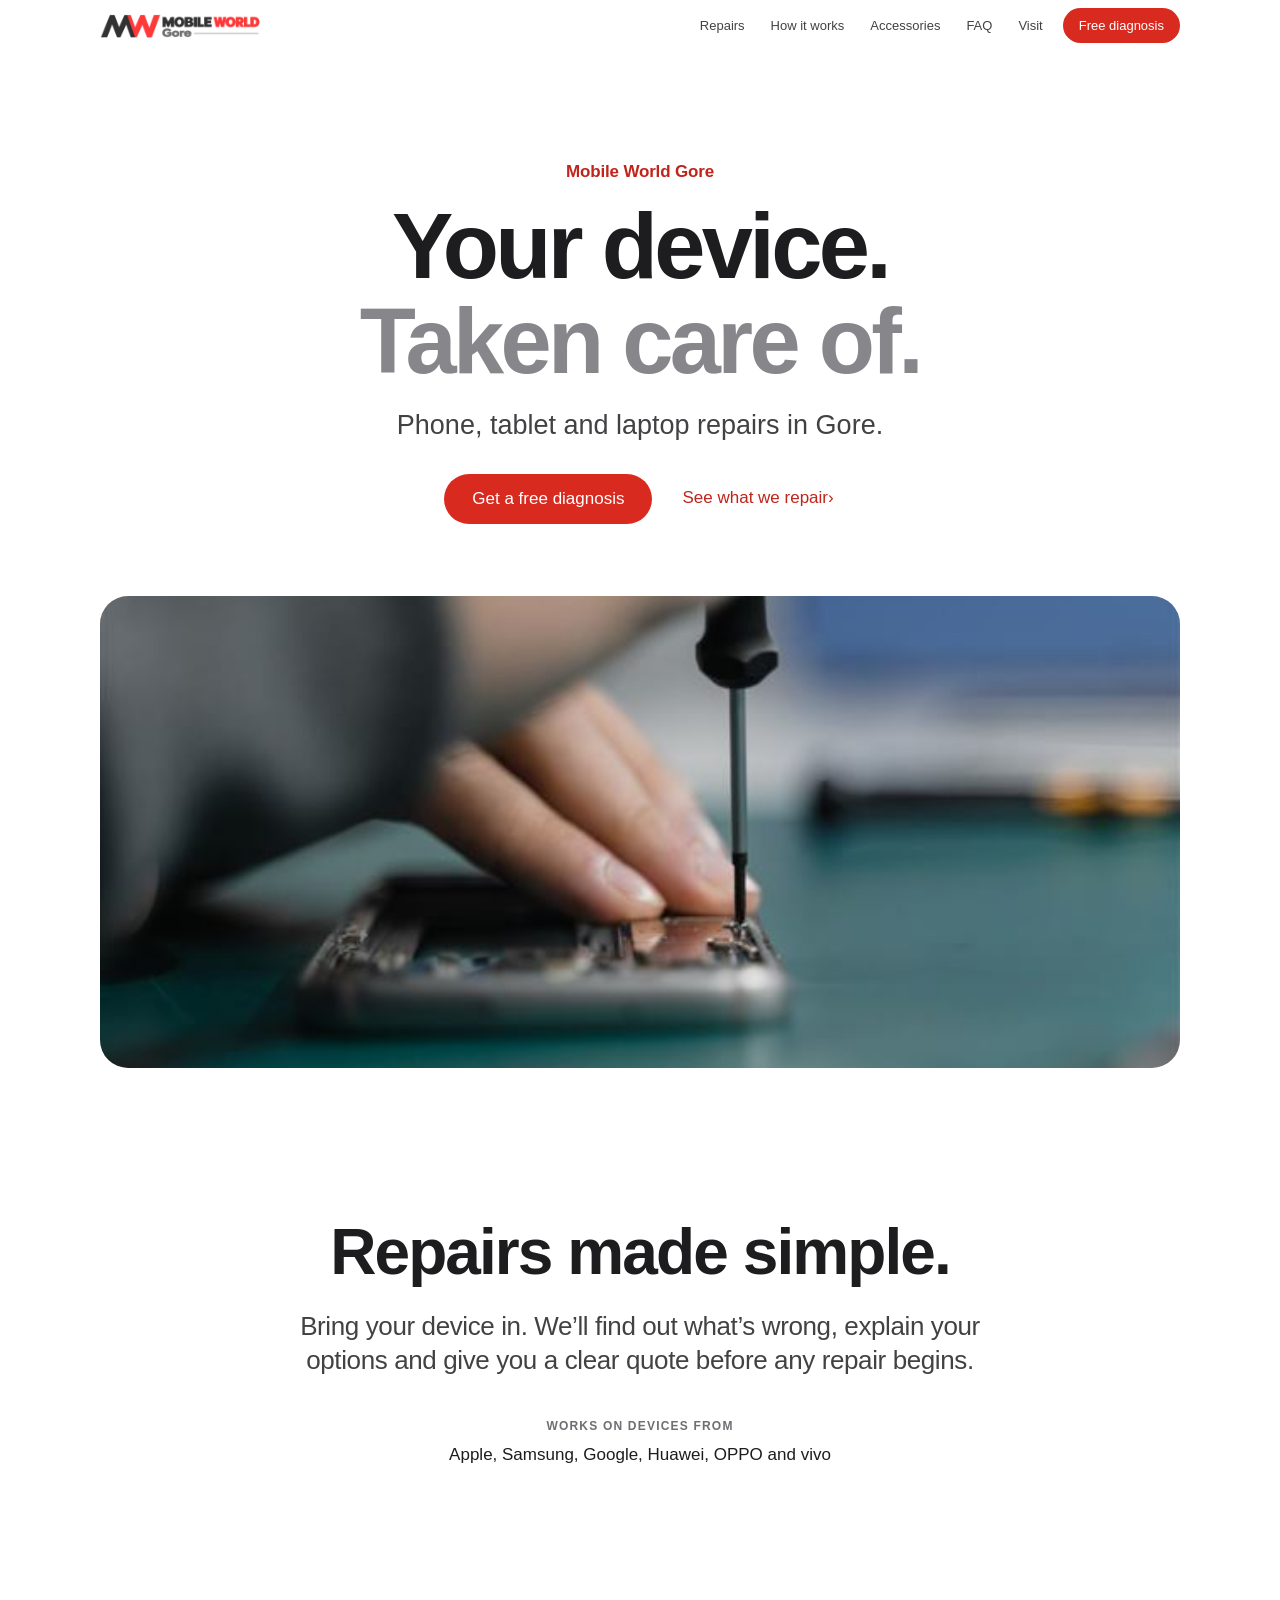
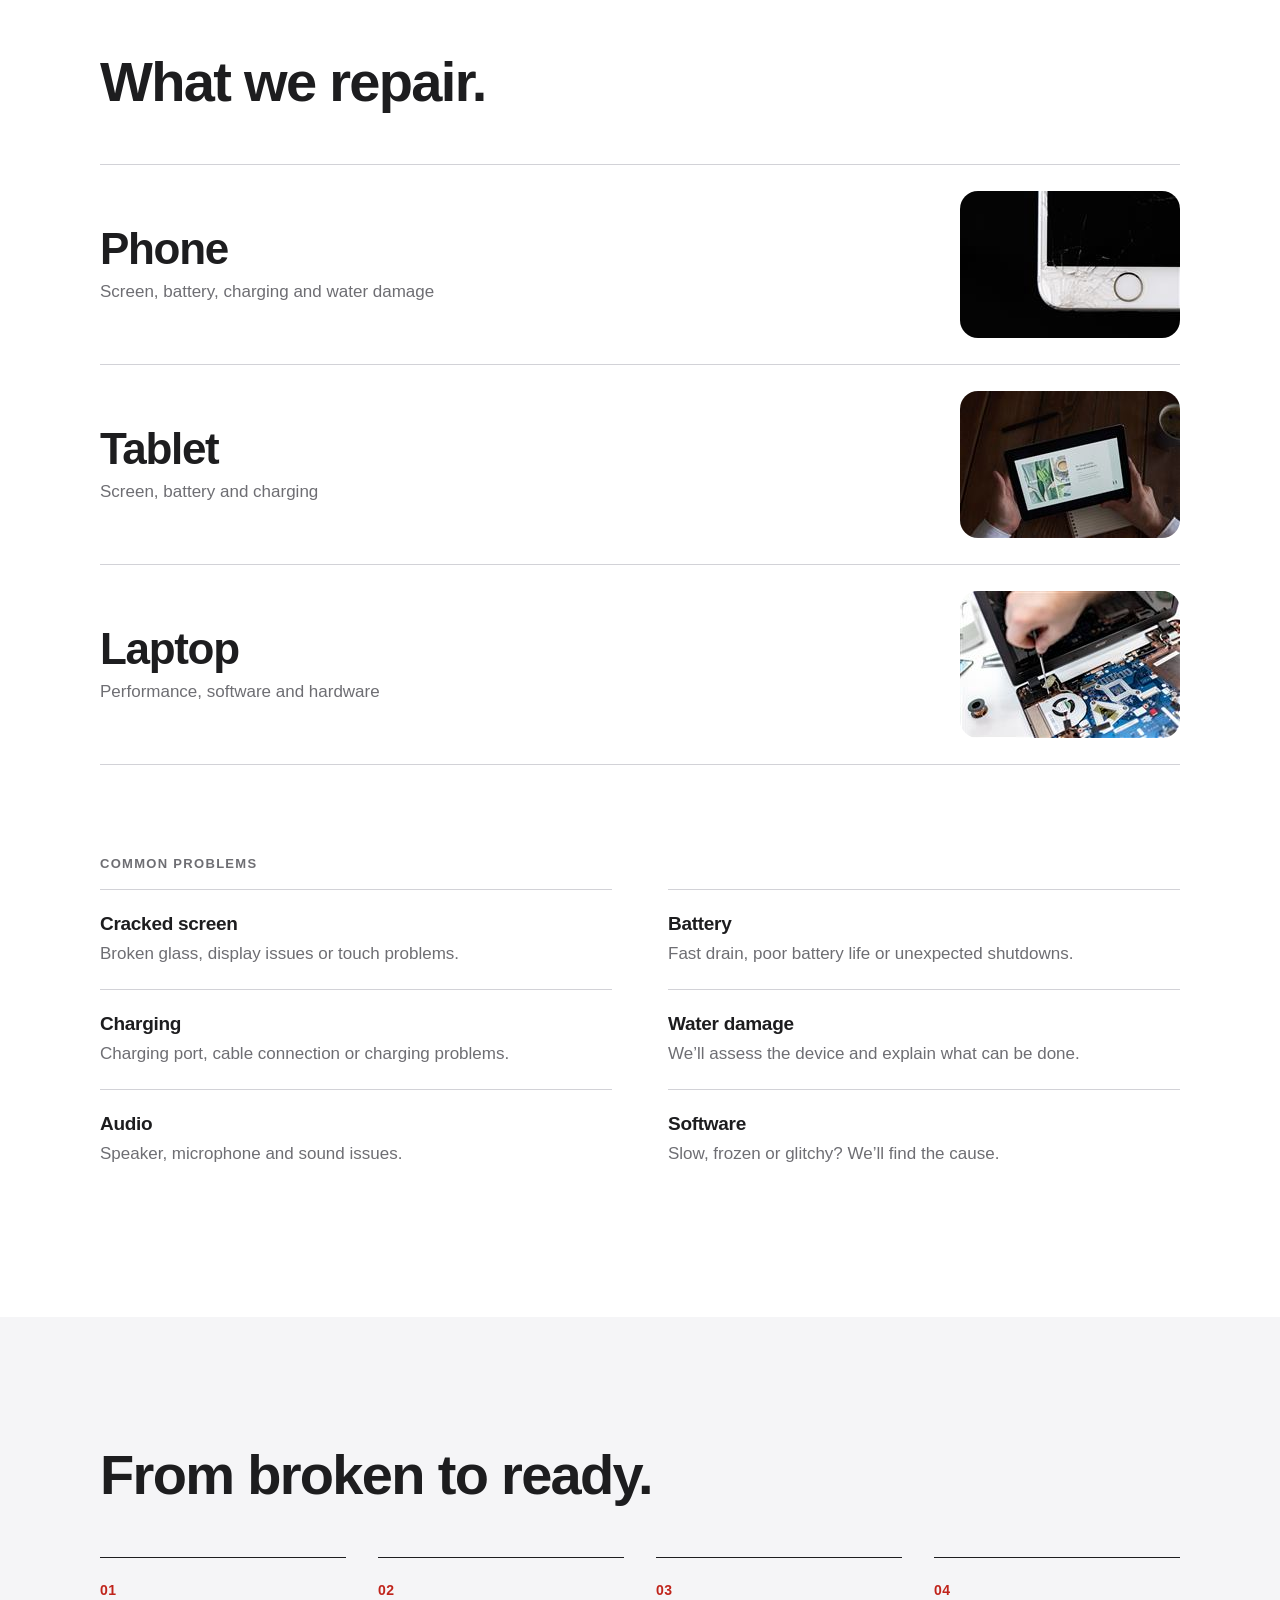
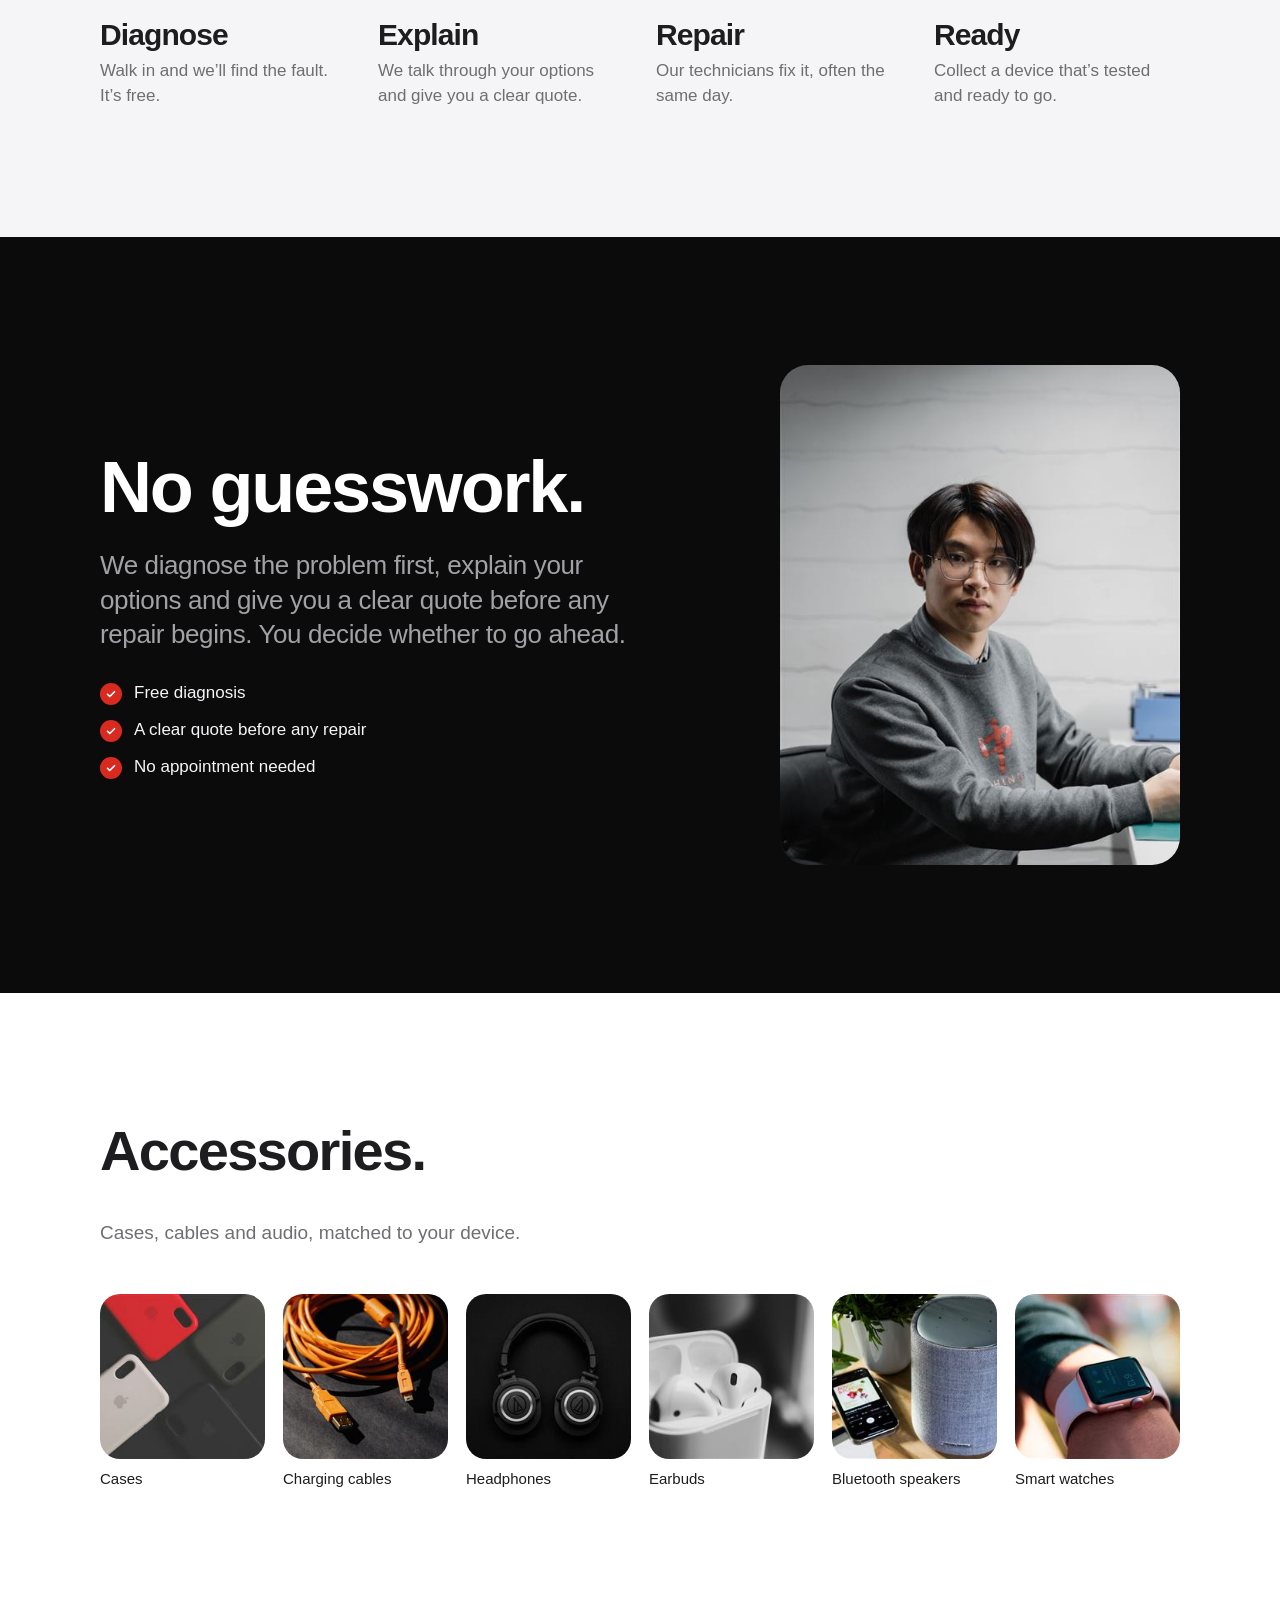
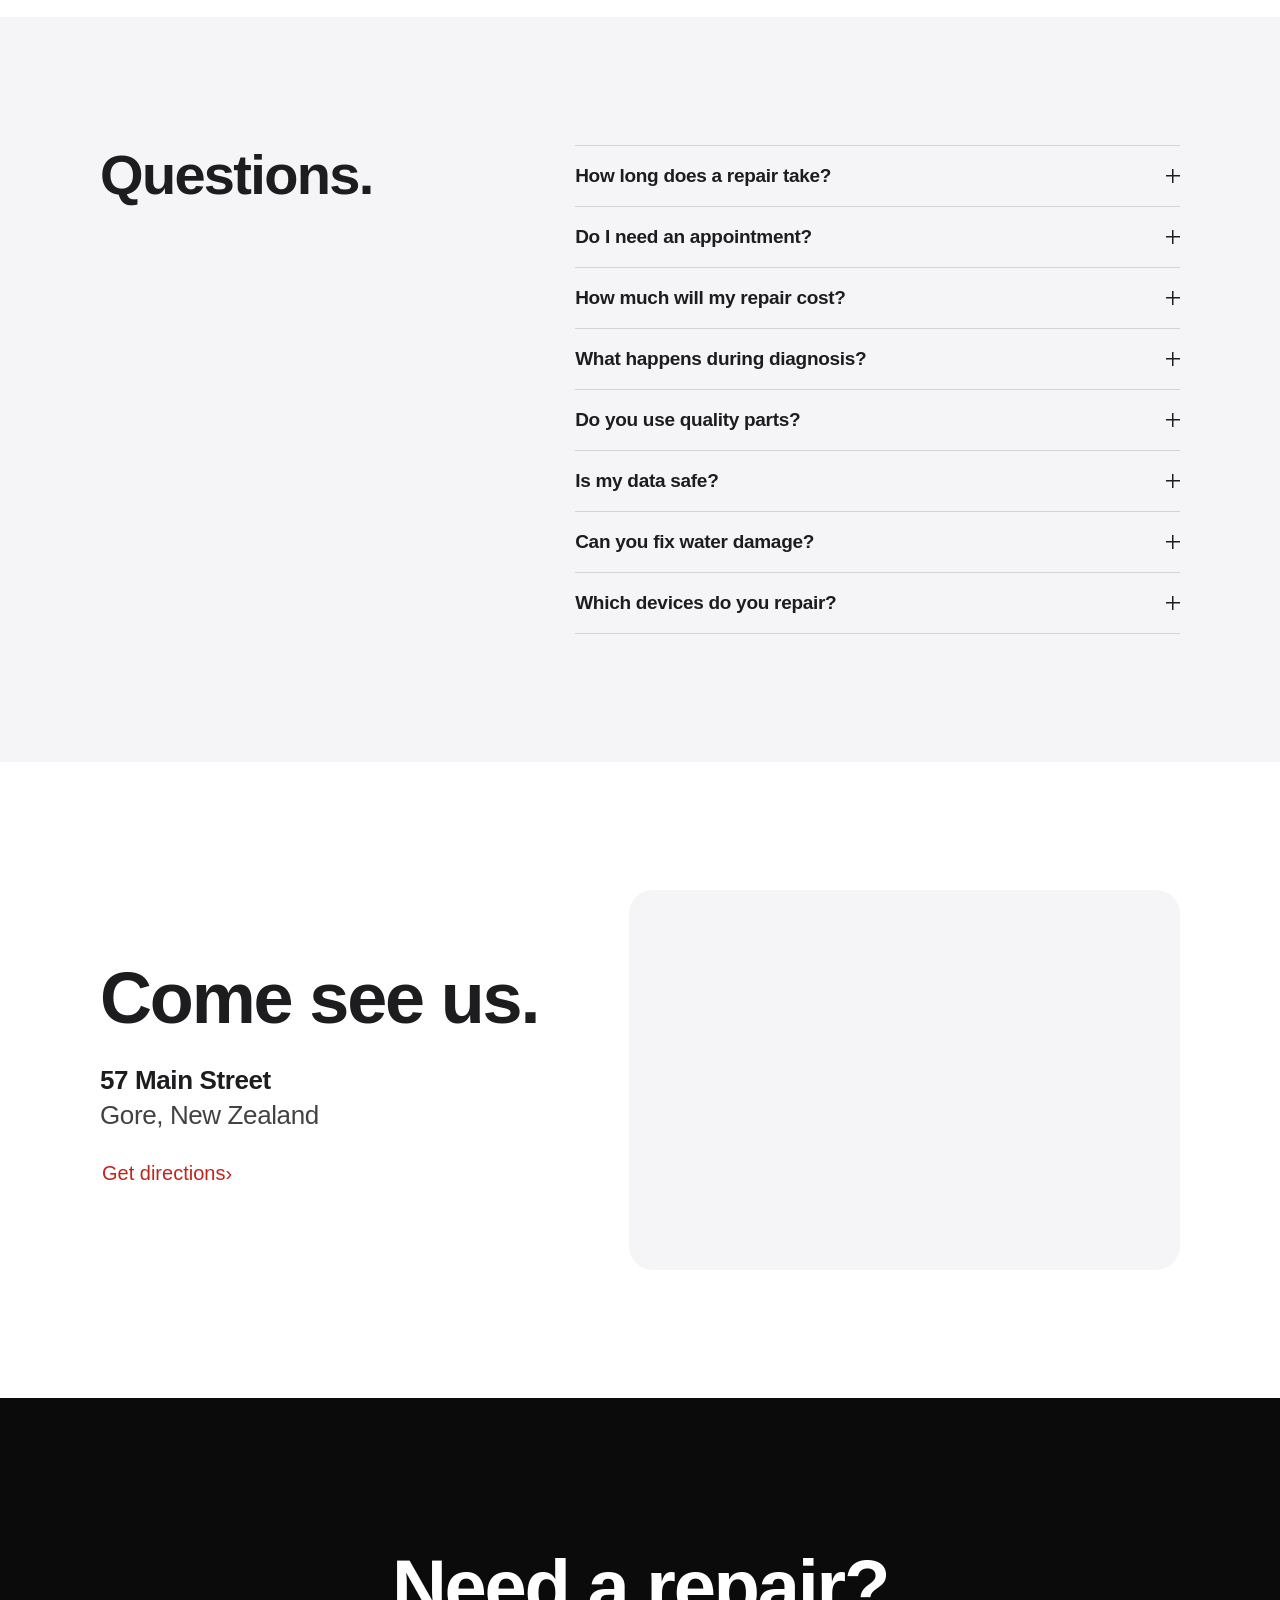
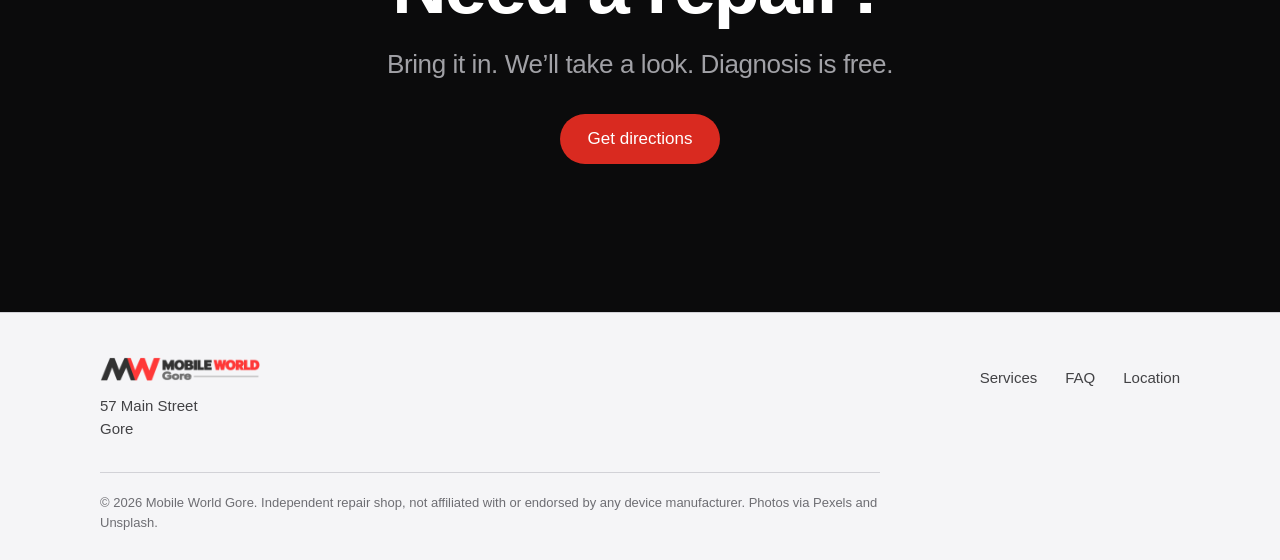
==== index.html @ 646cbafb "New design direction: Apple-inspired editorial layout, system typography, compact imagery, mobile-fi" ====
<!DOCTYPE html>
<html lang="en-NZ">
<head>
<meta charset="utf-8">
<meta name="viewport" content="width=device-width,initial-scale=1,viewport-fit=cover">
<title>Mobile World Gore | Phone, Tablet & Laptop Repairs – 57 Main Street, Gore</title>
<meta name="description" content="Phone, tablet and laptop repairs at 57 Main Street, Gore. Free diagnosis and a clear quote before any repair begins.">
<meta name="theme-color" content="#ffffff">
<meta property="og:title" content="Mobile World Gore – Your device. Taken care of.">
<meta property="og:description" content="Phone, tablet and laptop repairs in Gore. Free diagnosis and a clear quote before any repair begins.">
<link rel="icon" href="assets/icon-512.png" type="image/png">
<link rel="apple-touch-icon" href="assets/icon-512.png">
<link rel="preload" as="image" href="assets/img3/hero-1100.jpg" imagesrcset="assets/img3/hero-640.jpg 640w, assets/img3/hero-1100.jpg 1100w" imagesizes="(min-width: 1120px) 1080px, calc(100vw - 40px)" fetchpriority="high">
<link rel="stylesheet" href="style.css">
<script>document.documentElement.classList.add('js');setTimeout(function(){if(!window.__mw)document.documentElement.classList.remove('js')},3500)</script>
</head>
<body>
<a class="skip" href="#main">Skip to content</a>

<header class="bar" id="bar">
 <div class="bar-in">
  <a class="logo" href="#top" aria-label="Mobile World Gore – home"><img src="assets/logo-dark-s.png" alt="Mobile World Gore" width="360" height="54"></a>
  <nav id="nav" aria-label="Main">
   <a href="#repairs">Repairs</a>
   <a href="#process">How it works</a>
   <a href="#accessories">Accessories</a>
   <a href="#faq">FAQ</a>
   <a href="#visit">Visit</a>
  </nav>
  <a class="bar-cta" href="#visit">Free diagnosis</a>
  <button class="burger" id="burger" type="button" aria-label="Menu" aria-expanded="false" aria-controls="nav"><i></i><i></i></button>
 </div>
</header>

<main id="main">
<span id="top"></span>

<!-- HERO -->
<section class="hero">
 <div class="wrap">
  <p class="eyebrow rv">Mobile World Gore</p>
  <h1 class="rv d1">Your device.<br><span>Taken care of.</span></h1>
  <p class="lede rv d2">Phone, tablet and laptop repairs in Gore.</p>
  <p class="actions rv d3">
   <a class="btn" href="#visit">Get a free diagnosis</a>
   <a class="more" href="#repairs">See what we repair</a>
  </p>
 </div>
 <div class="wrap hero-media rv d4">
  <img src="assets/img3/hero-1100.jpg" srcset="assets/img3/hero-640.jpg 640w, assets/img3/hero-1100.jpg 1100w" sizes="(min-width: 1120px) 1080px, calc(100vw - 40px)" width="1100" height="733" alt="A technician repairing a phone with a precision screwdriver" fetchpriority="high">
 </div>
</section>

<!-- STATEMENT -->
<section class="statement">
 <div class="wrap narrow">
  <h2 class="rv">Repairs made simple.</h2>
  <p class="big rv d1">Bring your device in. We’ll find out what’s wrong, explain your options and give you a clear quote before any repair begins.</p>
  <p class="works rv d2"><span>Works on devices from</span> Apple, Samsung, Google, Huawei, OPPO and vivo</p>
 </div>
</section>

<!-- WHAT WE REPAIR -->
<section class="sec" id="repairs">
 <div class="wrap">
  <h2 class="sec-title rv">What we repair.</h2>

  <div class="rows">
   <article class="row rv">
    <div class="row-text"><h3>Phone</h3><p>Screen, battery, charging and water damage</p></div>
    <img src="assets/img3/phone-220.jpg" srcset="assets/img3/phone-220.jpg 220w, assets/img3/phone-440.jpg 440w" sizes="(min-width: 700px) 220px, 96px" width="220" height="147" alt="A phone with a cracked screen" loading="lazy">
   </article>
   <article class="row rv">
    <div class="row-text"><h3>Tablet</h3><p>Screen, battery and charging</p></div>
    <img src="assets/img3/tablet-220.jpg" srcset="assets/img3/tablet-220.jpg 220w, assets/img3/tablet-440.jpg 440w" sizes="(min-width: 700px) 220px, 96px" width="220" height="147" alt="Hands holding a tablet" loading="lazy">
   </article>
   <article class="row rv">
    <div class="row-text"><h3>Laptop</h3><p>Performance, software and hardware</p></div>
    <img src="assets/img3/laptop-220.jpg" srcset="assets/img3/laptop-220.jpg 220w, assets/img3/laptop-440.jpg 440w" sizes="(min-width: 700px) 220px, 96px" width="220" height="147" alt="A laptop opened up for repair" loading="lazy">
   </article>
  </div>

  <h3 class="sub-title rv">Common problems</h3>
  <dl class="problems">
   <div class="rv"><dt>Cracked screen</dt><dd>Broken glass, display issues or touch problems.</dd></div>
   <div class="rv d1"><dt>Battery</dt><dd>Fast drain, poor battery life or unexpected shutdowns.</dd></div>
   <div class="rv"><dt>Charging</dt><dd>Charging port, cable connection or charging problems.</dd></div>
   <div class="rv d1"><dt>Water damage</dt><dd>We’ll assess the device and explain what can be done.</dd></div>
   <div class="rv"><dt>Audio</dt><dd>Speaker, microphone and sound issues.</dd></div>
   <div class="rv d1"><dt>Software</dt><dd>Slow, frozen or glitchy? We’ll find the cause.</dd></div>
  </dl>
 </div>
</section>

<!-- PROCESS -->
<section class="sec sec-grey" id="process">
 <div class="wrap">
  <h2 class="sec-title rv">From broken to ready.</h2>
  <ol class="steps">
   <li class="rv"><span>01</span><h3>Diagnose</h3><p>Walk in and we’ll find the fault. It’s free.</p></li>
   <li class="rv d1"><span>02</span><h3>Explain</h3><p>We talk through your options and give you a clear quote.</p></li>
   <li class="rv d2"><span>03</span><h3>Repair</h3><p>Our technicians fix it, often the same day.</p></li>
   <li class="rv d3"><span>04</span><h3>Ready</h3><p>Collect a device that’s tested and ready to go.</p></li>
  </ol>
 </div>
</section>

<!-- TRUST -->
<section class="sec sec-dark" id="why">
 <div class="wrap trust">
  <div class="trust-text">
   <h2 class="rv">No guesswork.</h2>
   <p class="big rv d1">We diagnose the problem first, explain your options and give you a clear quote before any repair begins. You decide whether to go ahead.</p>
   <ul class="ticks rv d2">
    <li>Free diagnosis</li>
    <li>A clear quote before any repair</li>
    <li>No appointment needed</li>
   </ul>
  </div>
  <img class="trust-img rv d2" src="assets/img3/tech-480.jpg" srcset="assets/img3/tech-480.jpg 480w, assets/img3/tech-840.jpg 840w" sizes="(min-width: 860px) 400px, calc(100vw - 40px)" width="480" height="720" alt="A repair technician at his workbench" loading="lazy">
 </div>
</section>

<!-- ACCESSORIES -->
<section class="sec" id="accessories">
 <div class="wrap">
  <h2 class="sec-title rv">Accessories.</h2>
  <p class="sec-lede rv d1">Cases, cables and audio, matched to your device.</p>
 </div>
 <ul class="gear" id="gear">
  <li><img src="assets/img3/cases-320.jpg" width="320" height="213" alt="" loading="lazy"><span>Cases</span></li>
  <li><img src="assets/img3/cable-320.jpg" width="320" height="213" alt="" loading="lazy"><span>Charging cables</span></li>
  <li><img src="assets/img3/headphones-320.jpg" width="320" height="213" alt="" loading="lazy"><span>Headphones</span></li>
  <li><img src="assets/img3/earbuds-320.jpg" width="320" height="213" alt="" loading="lazy"><span>Earbuds</span></li>
  <li><img src="assets/img3/speaker-320.jpg" width="320" height="213" alt="" loading="lazy"><span>Bluetooth speakers</span></li>
  <li><img src="assets/img3/watch-320.jpg" width="320" height="213" alt="" loading="lazy"><span>Smart watches</span></li>
 </ul>
</section>

<!-- FAQ -->
<section class="sec sec-grey" id="faq">
 <div class="wrap faq-grid">
  <h2 class="sec-title rv">Questions.</h2>
  <div class="faq rv d1">
   <details><summary>How long does a repair take?</summary><div><p>Many repairs, like screens and batteries, can be done the same day. We’ll give you an estimate once we’ve looked at your device.</p></div></details>
   <details><summary>Do I need an appointment?</summary><div><p>No. Just walk in during opening hours and we’ll take a look.</p></div></details>
   <details><summary>How much will my repair cost?</summary><div><p>We’ll diagnose the issue and give you a clear quote before starting the repair. You decide whether you’d like us to go ahead. Diagnosis is free.</p></div></details>
   <details><summary>What happens during diagnosis?</summary><div><p>We check your device, find the fault and explain your options. You get a clear quote before we start.</p></div></details>
   <details><summary>Do you use quality parts?</summary><div><p>Yes. We use quality replacement parts for reliable, lasting repairs.</p></div></details>
   <details><summary>Is my data safe?</summary><div><p>We take care with your device and your data. Backing up before a repair is always a good idea.</p></div></details>
   <details><summary>Can you fix water damage?</summary><div><p>Often, yes, but it depends on the damage. Bring it in as soon as you can and don’t try to charge it. We’ll assess it for free.</p></div></details>
   <details><summary>Which devices do you repair?</summary><div><p>Smartphones, tablets, iPads, laptops and ultrabooks from all major brands.</p></div></details>
  </div>
 </div>
</section>

<!-- LOCATION -->
<section class="sec" id="visit">
 <div class="wrap visit">
  <div class="visit-text">
   <h2 class="rv">Come see us.</h2>
   <address class="rv d1">
    <strong>57 Main Street</strong><br>Gore, New Zealand
   </address>
   <p class="rv d2"><a class="more big-link" href="https://www.google.com/maps/dir/?api=1&destination=57+Main+Street,+Gore,+New+Zealand" target="_blank" rel="noopener">Get directions</a></p>
   <!-- CLIENT TO CONFIRM — add the real details here when supplied (styled and ready):
   <dl class="contact">
     <div><dt>Opening hours</dt><dd>Mon–Fri 0:00am–0:00pm<br>Sat 0:00am–0:00pm</dd></div>
     <div><dt>Phone</dt><dd><a href="tel:+64XXXXXXXXX">03 XXX XXXX</a></dd></div>
     <div><dt>Email</dt><dd><a href="mailto:name@example.co.nz">name@example.co.nz</a></dd></div>
   </dl>
   -->
  </div>
  <div class="map rv d2"><iframe title="Map showing Mobile World Gore at 57 Main Street, Gore" loading="lazy" referrerpolicy="no-referrer-when-downgrade" src="https://www.google.com/maps?q=57+Main+Street,+Gore,+New+Zealand&output=embed"></iframe></div>
 </div>
</section>

<!-- FINAL CTA -->
<section class="cta">
 <div class="wrap narrow">
  <h2 class="rv">Need a repair?</h2>
  <p class="big rv d1">Bring it in. We’ll take a look. Diagnosis is free.</p>
  <p class="rv d2"><a class="btn" href="https://www.google.com/maps/dir/?api=1&destination=57+Main+Street,+Gore,+New+Zealand" target="_blank" rel="noopener">Get directions</a></p>
 </div>
</section>
</main>

<footer class="foot">
 <div class="wrap">
  <div class="foot-top">
   <div>
    <img src="assets/logo-dark-s.png" alt="Mobile World Gore" width="360" height="54" loading="lazy">
    <address>57 Main Street<br>Gore</address>
   </div>
   <nav aria-label="Footer"><a href="#repairs">Services</a><a href="#faq">FAQ</a><a href="#visit">Location</a></nav>
  </div>
  <p class="legal">© <span id="year">2026</span> Mobile World Gore. Independent repair shop, not affiliated with or endorsed by any device manufacturer. Photos via Pexels and Unsplash.</p>
 </div>
</footer>

<script src="script.js"></script>
</body>
</html>
---- style.css ----
/* Mobile World Gore — Apple-inspired editorial design.
   System fonts only. One accent (Mobile World red). Mobile first. */
:root{
 --bg:#fff;--grey:#f5f5f7;--dark:#0b0b0c;
 --ink:#1d1d1f;--ink2:#424245;--mut:#6e6e73;--line:#d2d2d7;
 --red:#d92a20;--red-d:#b81f17;--red-ink:#c0241b;
 --wrap:1080px;--gut:20px;--ease:cubic-bezier(.22,.8,.3,1);
 --font:-apple-system,BlinkMacSystemFont,"SF Pro Display","SF Pro Text","Helvetica Neue","Segoe UI",Roboto,Arial,sans-serif;
}
*{box-sizing:border-box;margin:0;padding:0}
html{scroll-behavior:smooth;scroll-padding-top:72px;-webkit-text-size-adjust:100%;text-size-adjust:100%;overflow-x:clip}
body{font-family:var(--font);font-size:1.0625rem;line-height:1.47;color:var(--ink);background:var(--bg);-webkit-font-smoothing:antialiased;-moz-osx-font-smoothing:grayscale;overflow-x:clip}
img{display:block;max-width:100%;height:auto}
a{color:inherit;text-decoration:none}
ul,ol{list-style:none}
address{font-style:normal}
h1,h2,h3{font-weight:600;letter-spacing:-.03em;line-height:1.07}
.wrap{width:100%;max-width:calc(var(--wrap) + var(--gut)*2);margin-inline:auto;padding-inline:var(--gut)}
.wrap.narrow{max-width:calc(820px + var(--gut)*2)}
::selection{background:var(--red);color:#fff}

/* skip + focus */
.skip{position:fixed;left:12px;top:-64px;z-index:300;background:var(--ink);color:#fff;padding:12px 18px;border-radius:12px;font-weight:600;transition:top .2s}
.skip:focus{top:12px}
:focus-visible{outline:3px solid var(--red-ink);outline-offset:3px;border-radius:6px}
.sec-dark :focus-visible{outline-color:#ff9a92}

/* navigation bar */
.bar{position:fixed;inset:0 0 auto 0;z-index:100;height:52px;background:rgba(255,255,255,.82);-webkit-backdrop-filter:saturate(180%) blur(20px);backdrop-filter:saturate(180%) blur(20px);border-bottom:1px solid transparent;transition:border-color .3s}
.bar.line{border-bottom-color:rgba(0,0,0,.1)}
.bar-in{max-width:calc(var(--wrap) + var(--gut)*2);height:100%;margin-inline:auto;padding-inline:var(--gut);display:flex;align-items:center;gap:20px}
.logo{display:flex;align-items:center;min-height:44px;margin-right:auto}
.logo img{height:24px;width:auto}
.bar nav{display:flex;gap:26px}
.bar nav a{font-size:.8125rem;color:var(--ink2);transition:color .2s;padding:12px 0}
.bar nav a:hover,.bar nav a[aria-current]{color:var(--ink)}
.bar-cta{background:var(--red);color:#fff;font-size:.8125rem;font-weight:500;padding:8px 16px;border-radius:999px;transition:background .2s}
.bar-cta:hover{background:var(--red-d)}
.burger{display:none;width:44px;height:44px;margin-right:-10px;background:none;border:0;cursor:pointer;position:relative}
.burger i{position:absolute;left:12px;right:12px;height:1.5px;background:var(--ink);transition:transform .35s var(--ease),top .35s var(--ease)}
.burger i:nth-child(1){top:19px}.burger i:nth-child(2){top:25px}
.burger.open i:nth-child(1){top:22px;transform:rotate(45deg)}
.burger.open i:nth-child(2){top:22px;transform:rotate(-45deg)}

/* buttons + links */
.btn{display:inline-block;background:var(--red);color:#fff;font-size:1.0625rem;font-weight:500;line-height:1.2;padding:15px 28px;border-radius:999px;transition:background .25s,transform .25s var(--ease)}
.btn:hover{background:var(--red-d);transform:translateY(-1px)}
.more{display:inline-block;color:var(--red-ink);font-size:1.0625rem;padding:12px 2px}
.more::after{content:" ›";display:inline-block;transition:transform .25s var(--ease)}
.more:hover::after{transform:translateX(4px)}
.more:hover{text-decoration:underline;text-underline-offset:3px}

/* hero */
.hero{padding-top:calc(52px + clamp(52px,10vw,108px));text-align:center}
.eyebrow{font-size:1.0625rem;font-weight:600;color:var(--red-ink);letter-spacing:-.01em;margin-bottom:14px}
.hero h1{font-size:clamp(2.4rem,11.4vw,5.75rem);letter-spacing:-.04em;line-height:1.03}
.hero h1 span{color:#86868b}
.lede{font-size:clamp(1.1875rem,2.6vw,1.6875rem);line-height:1.3;color:var(--ink2);margin-top:20px}
.actions{display:flex;justify-content:center;align-items:center;flex-wrap:wrap;gap:6px 28px;margin-top:30px}
.hero-media{margin-top:clamp(36px,7vw,72px)}
.hero-media img{width:100%;aspect-ratio:16/7;object-fit:cover;object-position:50% 45%;border-radius:28px;background:var(--grey)}

/* statement */
.statement{padding:clamp(80px,13vw,150px) 0 clamp(24px,5vw,56px)}
.statement h2{font-size:clamp(2rem,8.6vw,4rem);margin-bottom:22px}
.big{font-size:clamp(1.1875rem,2.6vw,1.625rem);line-height:1.32;font-weight:500;color:var(--ink2);letter-spacing:-.015em;max-width:34em}
.works{margin-top:40px;font-size:1.0625rem;font-weight:500;color:var(--ink)}
.works span{display:block;margin-bottom:8px;font-size:.75rem;font-weight:600;letter-spacing:.1em;text-transform:uppercase;color:var(--mut)}
.works i,.row p i{font-style:normal;color:#b6b6bb;margin:0 .4em}

/* generic section */
.sec{padding:clamp(72px,11vw,128px) 0}
.sec-grey{background:var(--grey)}
.sec-dark{background:var(--dark);color:#f5f5f7}
.sec-title{font-size:clamp(2rem,6vw,3.5rem);margin-bottom:clamp(28px,5vw,52px)}
.sec-lede{margin-top:-14px;color:var(--mut);font-size:1.1875rem}
.sub-title{font-size:.8125rem;font-weight:600;letter-spacing:.1em;text-transform:uppercase;color:var(--mut);margin:clamp(52px,8vw,92px) 0 18px}

/* what we repair — rows, not cards */
.rows{border-top:1px solid var(--line)}
.row{display:grid;grid-template-columns:1fr auto;align-items:center;gap:20px 28px;padding:26px 0;border-bottom:1px solid var(--line)}
.row h3{font-size:clamp(1.75rem,5vw,2.75rem);letter-spacing:-.03em}
.row p{margin-top:8px;color:var(--mut);font-size:1.0625rem}
.row img{width:220px;height:147px;object-fit:cover;border-radius:18px;background:var(--grey);transition:transform .6s var(--ease)}
.row:hover img{transform:scale(1.03)}
.problems{display:grid;grid-template-columns:1fr 1fr;column-gap:56px}
.problems>div{border-top:1px solid var(--line);padding:20px 0 22px}
.problems dt{font-size:1.1875rem;font-weight:600;letter-spacing:-.015em}
.problems dd{margin-top:4px;color:var(--mut)}

/* process */
.steps{display:grid;grid-template-columns:repeat(4,1fr);gap:0 32px}
.steps li{border-top:1px solid var(--ink);padding-top:20px}
.steps span{font-size:.875rem;font-weight:600;color:var(--red-ink);letter-spacing:.04em}
.steps h3{font-size:clamp(1.5rem,3vw,1.875rem);margin:16px 0 8px}
.steps p{color:var(--mut);max-width:22em}

/* trust */
.trust{display:grid;grid-template-columns:1fr minmax(0,400px);gap:clamp(40px,8vw,96px);align-items:center}
.trust h2{font-size:clamp(2.4rem,8vw,4.5rem);color:#fff;margin-bottom:22px}
.sec-dark .big{color:#a1a1a6}
.ticks{margin-top:30px;display:grid;gap:12px}
.ticks li{position:relative;padding-left:34px;font-size:1.0625rem;color:#f5f5f7}
.ticks li::before{content:"";position:absolute;left:0;top:2px;width:22px;height:22px;border-radius:50%;background:var(--red) url("data:image/svg+xml,%3Csvg xmlns='http://www.w3.org/2000/svg' viewBox='0 0 24 24' fill='none' stroke='white' stroke-width='3.4' stroke-linecap='round' stroke-linejoin='round'%3E%3Cpath d='M5 12.5l4.5 4.5L19 7.5'/%3E%3C/svg%3E") center/12px no-repeat}
.trust-img{width:100%;aspect-ratio:4/5;object-fit:cover;object-position:50% 30%;border-radius:28px;background:#1c1c1e}

/* accessories */
.gear{max-width:calc(var(--wrap) + var(--gut)*2);margin:clamp(28px,5vw,48px) auto 0;padding-inline:var(--gut);display:grid;grid-template-columns:repeat(6,1fr);gap:18px}
.gear li{min-width:0}
.gear img{width:100%;aspect-ratio:1;object-fit:cover;border-radius:20px;background:var(--grey)}
.gear span{display:block;margin-top:10px;font-size:.9375rem;font-weight:500;color:var(--ink);line-height:1.3}

/* faq */
.faq-grid{display:grid;grid-template-columns:1fr 1.5fr;gap:clamp(28px,6vw,72px);align-items:start}
.faq-grid .sec-title{margin-bottom:0}
.faq details{border-top:1px solid var(--line)}
.faq details:last-child{border-bottom:1px solid var(--line)}
.faq summary{list-style:none;cursor:pointer;display:flex;justify-content:space-between;align-items:center;gap:20px;min-height:60px;padding:16px 0;font-size:1.1875rem;font-weight:600;letter-spacing:-.015em}
.faq summary::-webkit-details-marker{display:none}
.faq summary::after{content:"";flex:none;width:14px;height:14px;background:linear-gradient(var(--ink),var(--ink)) center/100% 1.5px no-repeat,linear-gradient(var(--ink),var(--ink)) center/1.5px 100% no-repeat;transition:transform .35s var(--ease)}
.faq details[open] summary::after{transform:rotate(45deg)}
.faq details>div{display:grid;grid-template-rows:0fr;transition:grid-template-rows .4s var(--ease)}
.faq details[open]>div{grid-template-rows:1fr}
.faq details p{overflow:hidden;color:var(--mut);max-width:34em}
.faq details[open] p{padding-bottom:22px}

/* location */
.visit{display:grid;grid-template-columns:1fr 1.25fr;gap:clamp(32px,7vw,88px);align-items:center}
.visit h2{font-size:clamp(2.4rem,8vw,4.5rem);margin-bottom:26px}
.visit address{font-size:clamp(1.25rem,3vw,1.625rem);line-height:1.35;letter-spacing:-.015em;color:var(--ink2)}
.visit address strong{font-weight:600;color:var(--ink)}
.big-link{margin-top:14px;font-size:1.25rem}
.map{border-radius:24px;overflow:hidden;background:var(--grey);height:380px}
.map iframe{width:100%;height:100%;border:0;display:block}
.contact{display:grid;gap:18px;margin-top:34px}
.contact dt{font-size:.75rem;font-weight:600;letter-spacing:.1em;text-transform:uppercase;color:var(--mut)}
.contact dd{margin-top:2px;font-size:1.0625rem}
.contact a{color:var(--red-ink)}

/* final CTA */
.cta{padding:clamp(80px,12vw,148px) 0;text-align:center;background:var(--grey)}
.cta h2{font-size:clamp(2.4rem,9vw,4.75rem);margin-bottom:20px}
.cta .big{margin:0 auto 32px;max-width:24em}

/* footer */
.foot{background:var(--grey);color:var(--mut);font-size:.8125rem;line-height:1.5;padding:0 0 28px;border-top:1px solid var(--line)}
.foot-top{display:flex;justify-content:space-between;align-items:flex-start;gap:28px;flex-wrap:wrap;padding:44px 0 32px}
.foot img{height:24px;width:auto;margin-bottom:14px}
.foot address{font-size:.9375rem;color:var(--ink2)}
.foot nav{display:flex;gap:6px 28px;flex-wrap:wrap}
.foot nav a{color:var(--ink2);font-size:.9375rem;padding:10px 0}
.foot nav a:hover{color:var(--ink);text-decoration:underline}
.legal{border-top:1px solid var(--line);padding-top:20px;max-width:60em}

/* reveal */
.js .rv{opacity:0;transform:translateY(22px);transition:opacity .9s var(--ease),transform .9s var(--ease)}
.js .rv.in{opacity:1;transform:none}
.js .hero-media.rv img{transform:scale(1.05);transition:transform 1.6s var(--ease)}
.js .hero-media.rv.in img{transform:none}
.d1{transition-delay:.08s!important}.d2{transition-delay:.16s!important}.d3{transition-delay:.24s!important}.d4{transition-delay:.32s!important}

/* tablet */
@media(max-width:900px){
 .burger{display:block}
 .bar nav{position:fixed;top:52px;left:0;right:0;flex-direction:column;gap:0;padding:6px var(--gut) 22px;background:#fff;border-bottom:1px solid var(--line);opacity:0;visibility:hidden;transform:translateY(-8px);transition:opacity .3s,transform .3s var(--ease),visibility .3s}
 .bar nav.open{opacity:1;visibility:visible;transform:none}
 .bar nav a{font-size:1.375rem;font-weight:600;letter-spacing:-.02em;color:var(--ink);padding:0;min-height:56px;display:flex;align-items:center;border-bottom:1px solid var(--line)}
 .bar nav a:last-child{border-bottom:0}
 .steps{grid-template-columns:1fr 1fr;row-gap:40px}
 .trust,.visit,.faq-grid{grid-template-columns:1fr}
 .trust-img{aspect-ratio:4/3;max-width:none;object-position:50% 22%}
 .gear{display:flex;overflow-x:auto;scroll-snap-type:x mandatory;scroll-padding-inline:var(--gut);gap:14px;padding-bottom:6px;-webkit-overflow-scrolling:touch;scrollbar-width:none}
 .gear::-webkit-scrollbar{display:none}
 .gear li{flex:0 0 138px;scroll-snap-align:start}
 .map{height:320px}
}
/* phone */
@media(max-width:700px){
 :root{--gut:20px}
 .hero-media img{aspect-ratio:3/2;border-radius:20px}
 .row{grid-template-columns:1fr 96px;gap:16px;padding:22px 0}
 .row img{width:96px;height:96px;border-radius:14px}
 .problems{grid-template-columns:1fr}
 .steps{grid-template-columns:1fr;row-gap:0}
 .steps li{padding:20px 0 24px}
 .btn{padding:16px 26px}
 .actions{flex-direction:column;gap:4px}
 .map{height:260px;border-radius:20px}
 .trust-img{border-radius:20px}
 .foot-top{padding-top:36px}
}
@media(max-width:480px){
 .bar-cta{display:none}
}
@media(prefers-reduced-motion:reduce){
 *,*::before,*::after{animation:none!important;transition-duration:.01ms!important;transition-delay:0s!important}
 html{scroll-behavior:auto}
 .js .rv{opacity:1;transform:none}
 .js .hero-media.rv img{transform:none}
}

/* refinements */
.statement{text-align:center}
.statement .big{margin-inline:auto}
.cta{background:var(--dark);color:#f5f5f7}
.cta h2{color:#fff}
.cta .big{color:#a1a1a6}
.cta :focus-visible{outline-color:#ff9a92}

h1,h2,h3,.lede,.big,.sec-lede{text-wrap:balance}
.row p,.problems dd,.steps p,.faq details p{text-wrap:pretty}
@media(max-width:900px){.bar-cta{padding:11px 18px}}
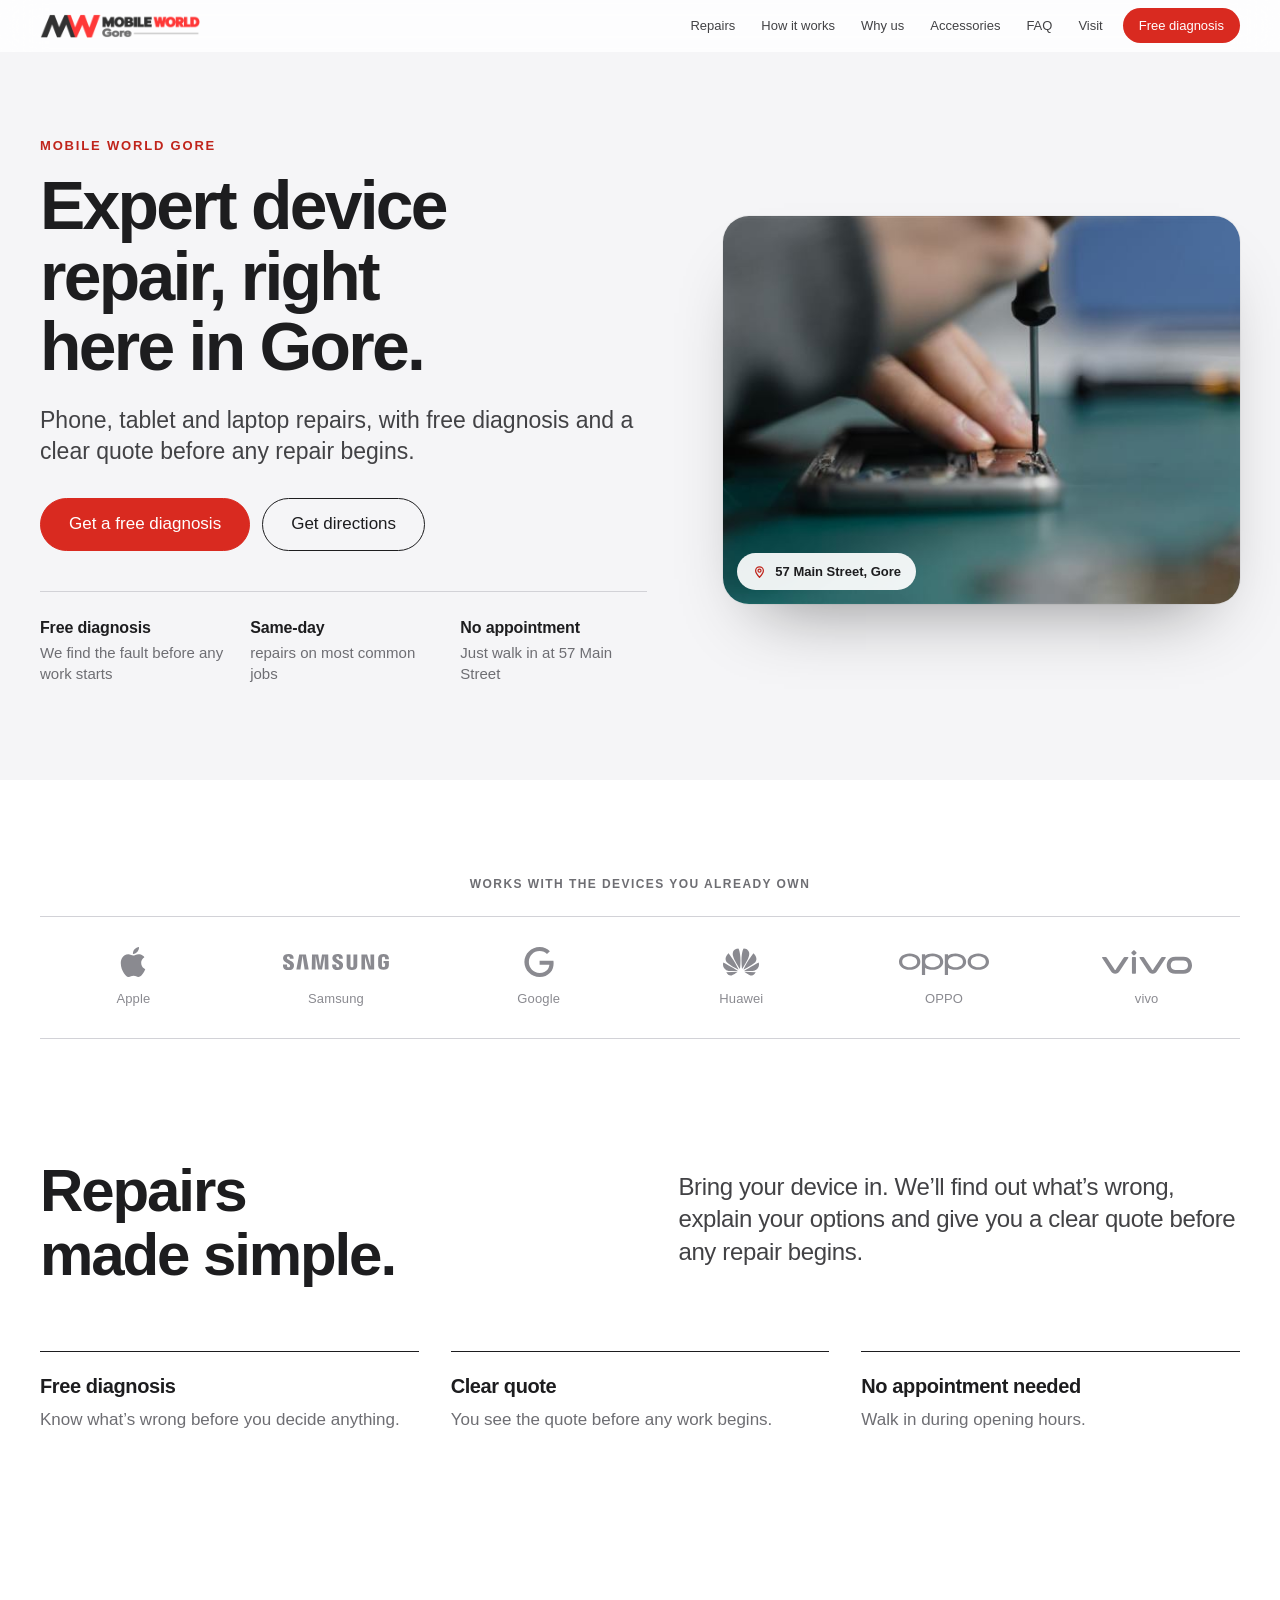
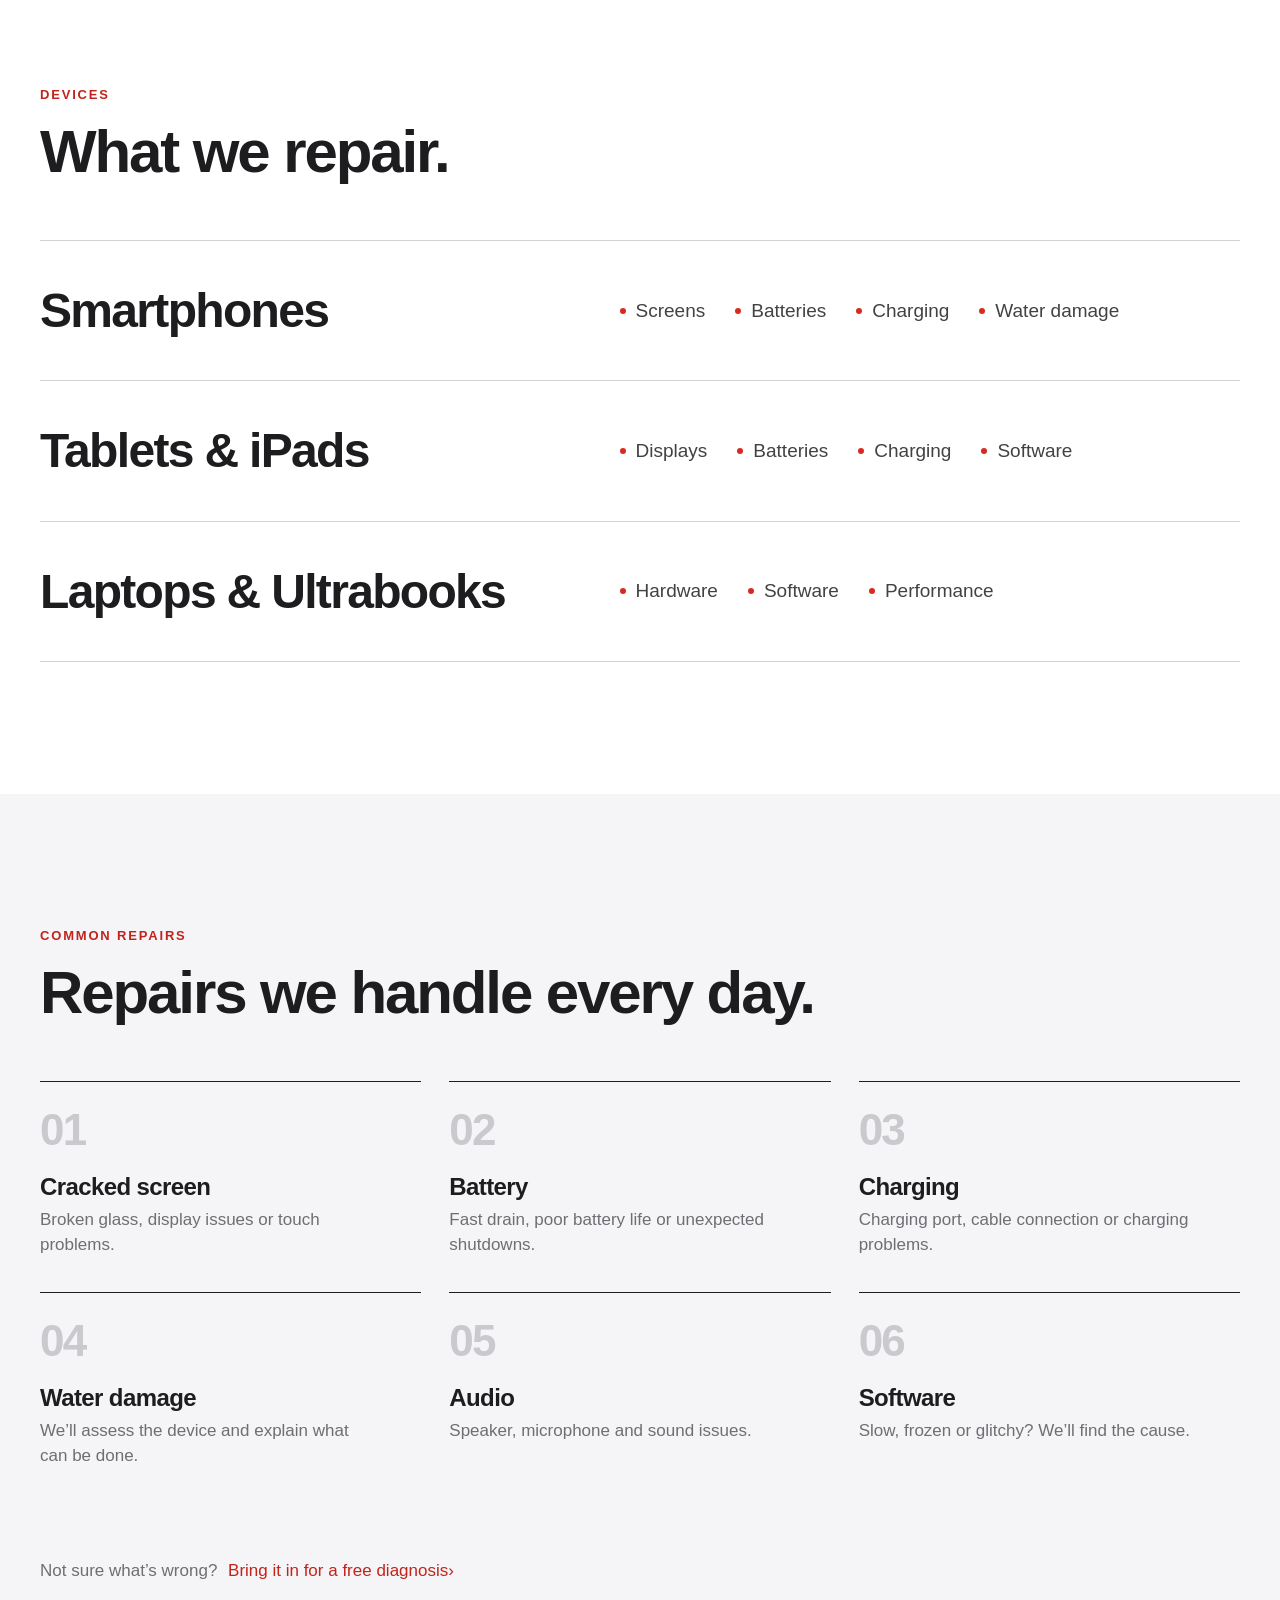
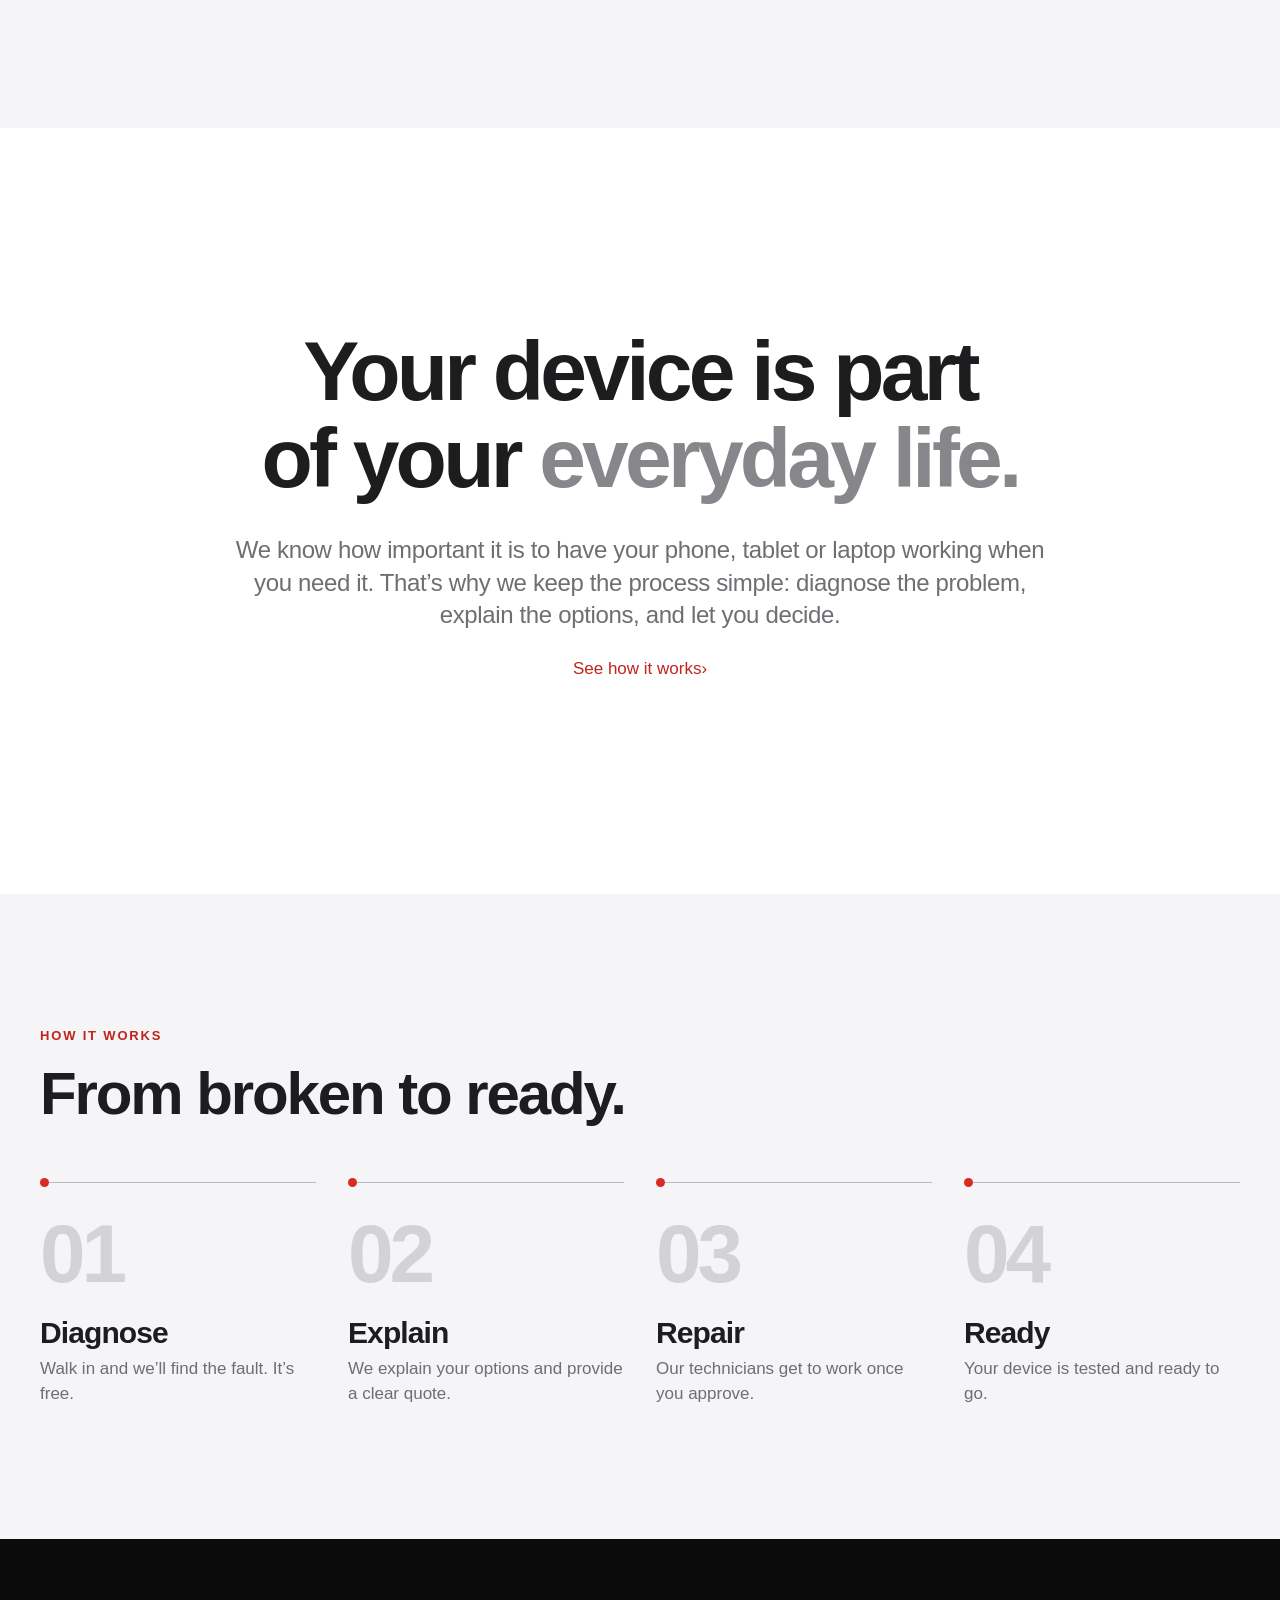
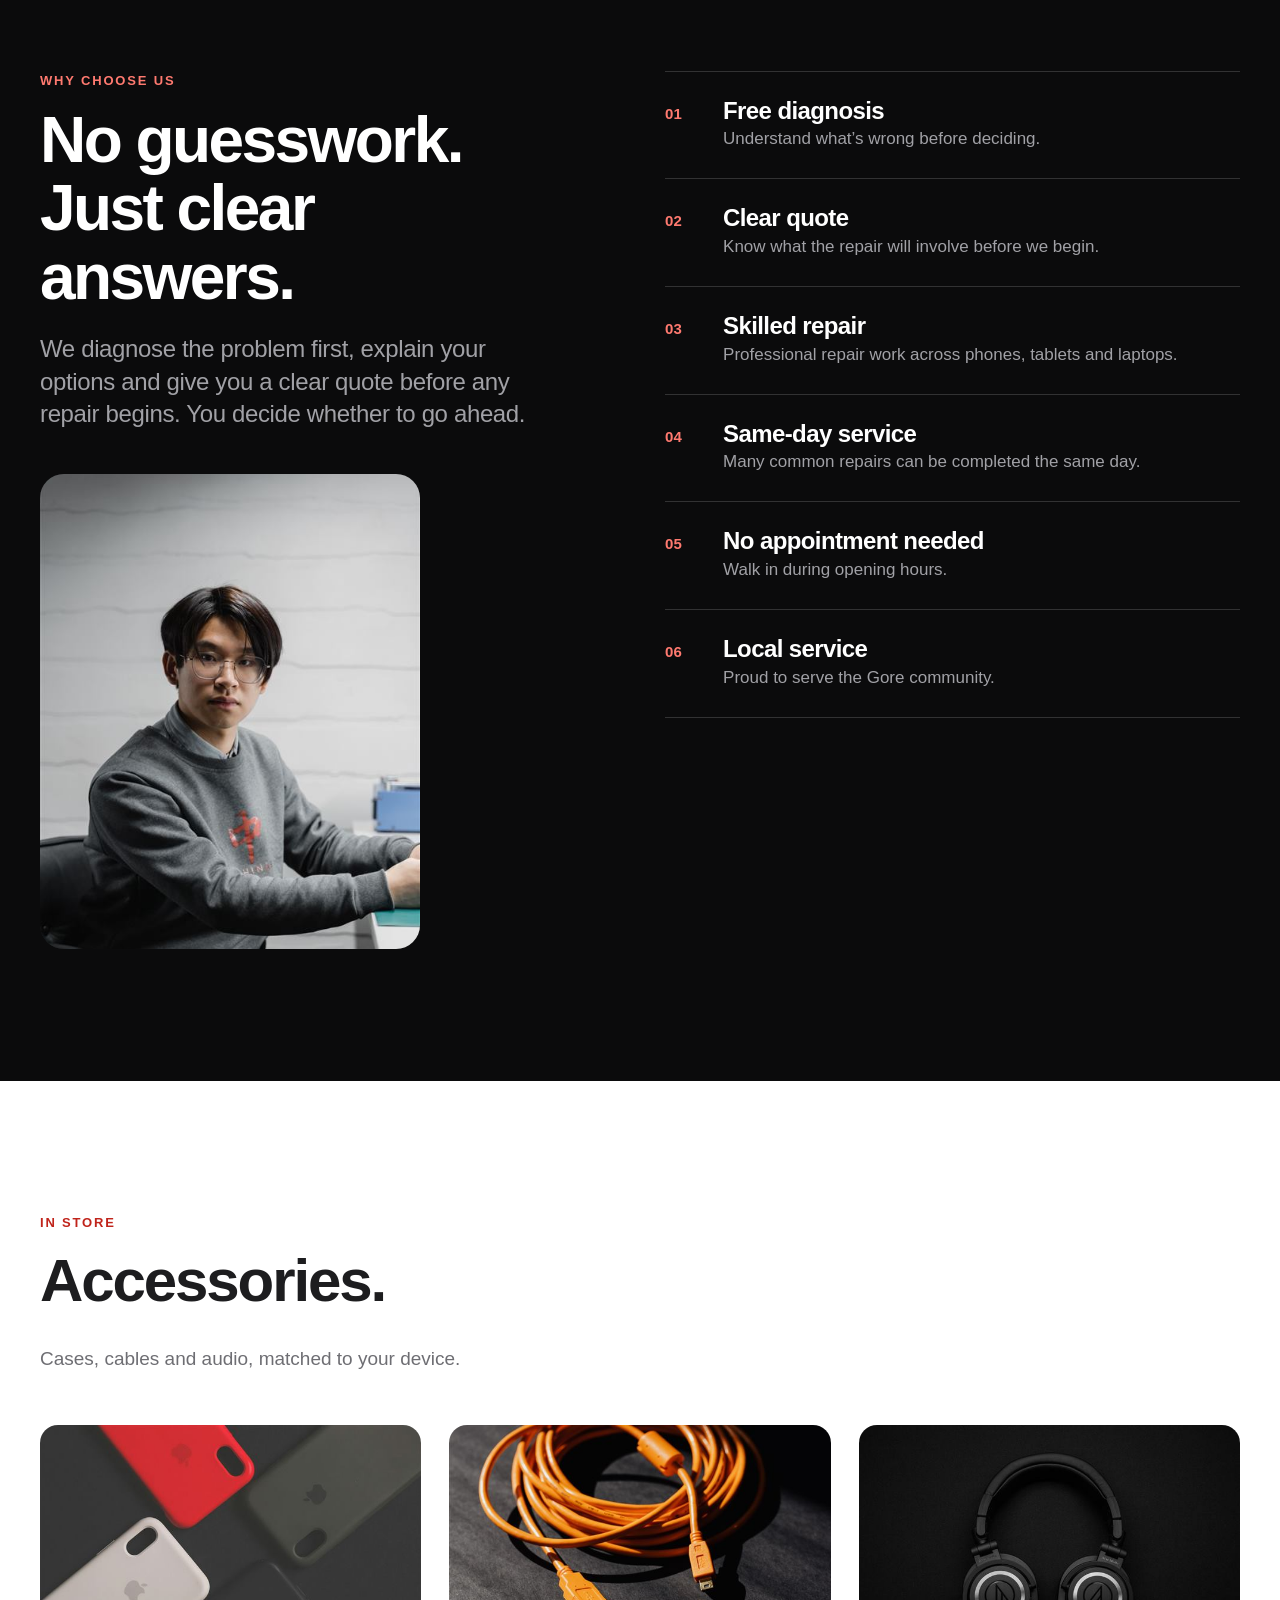
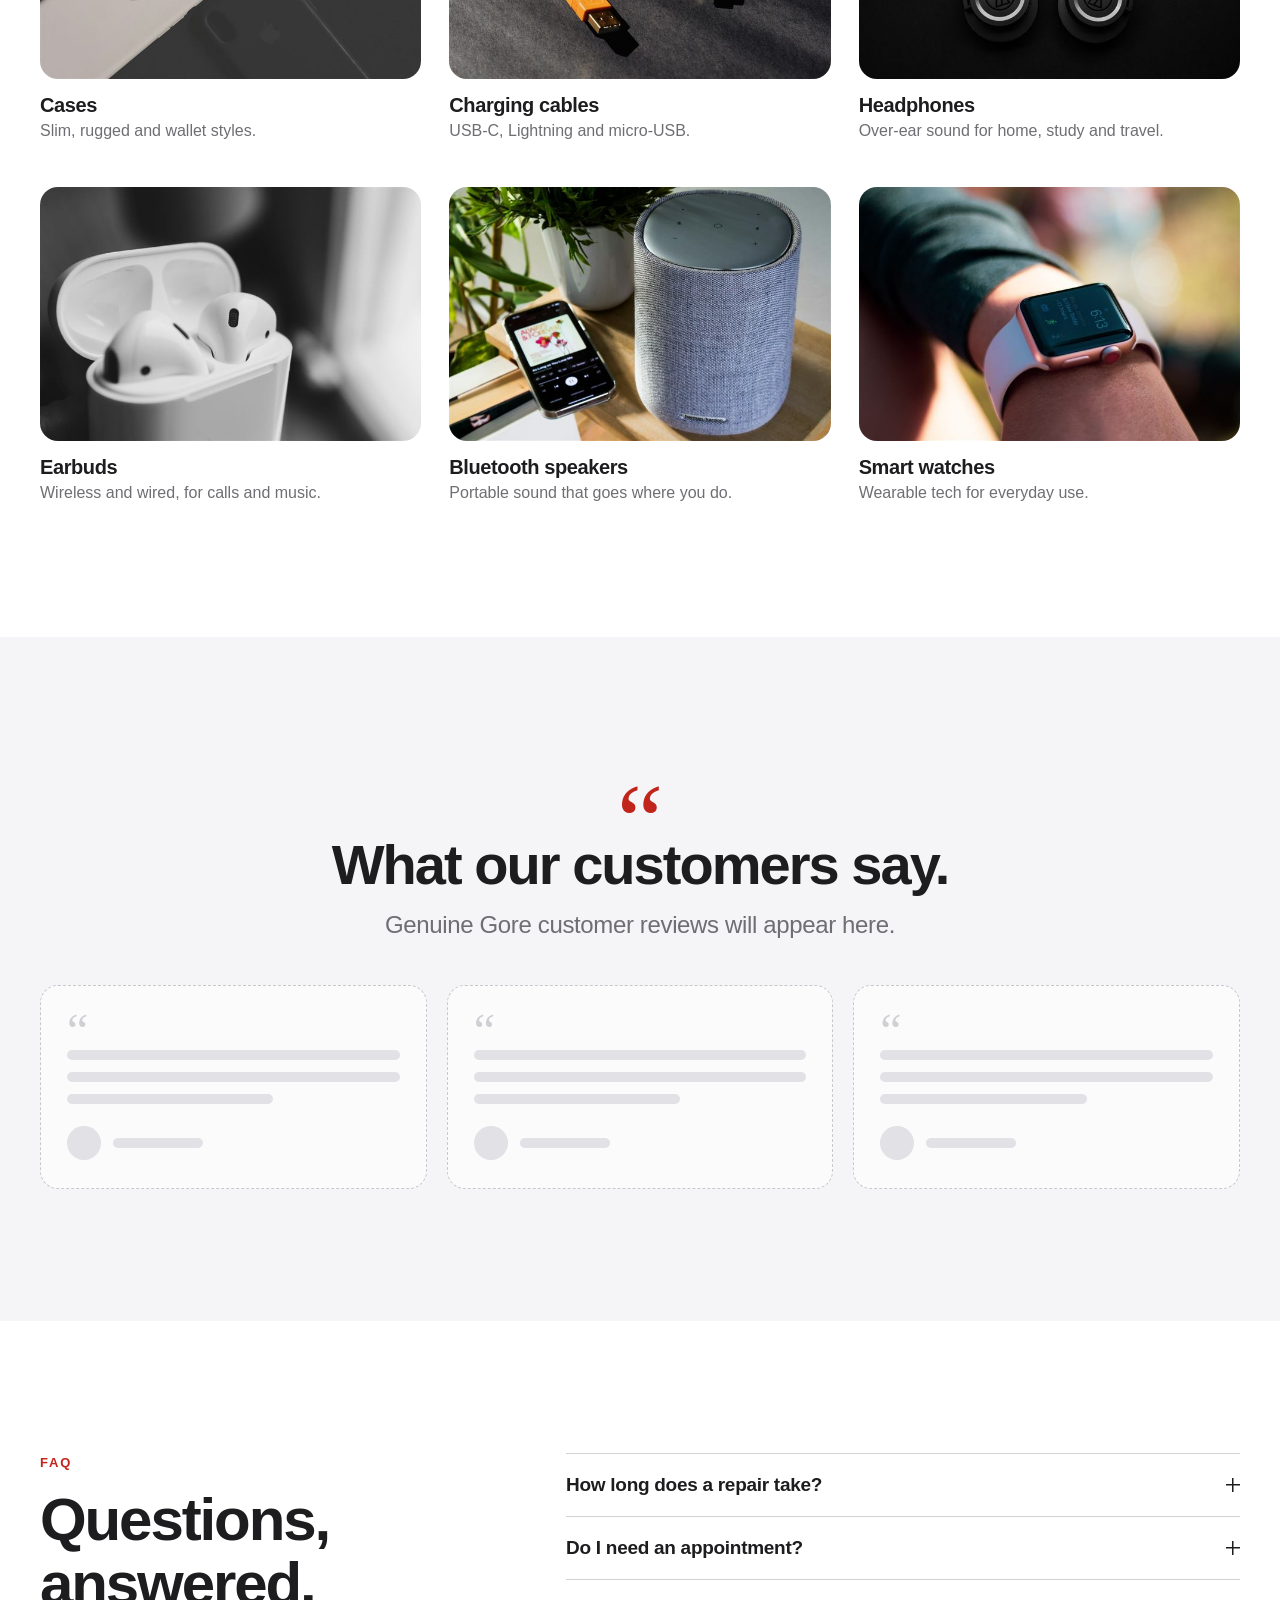
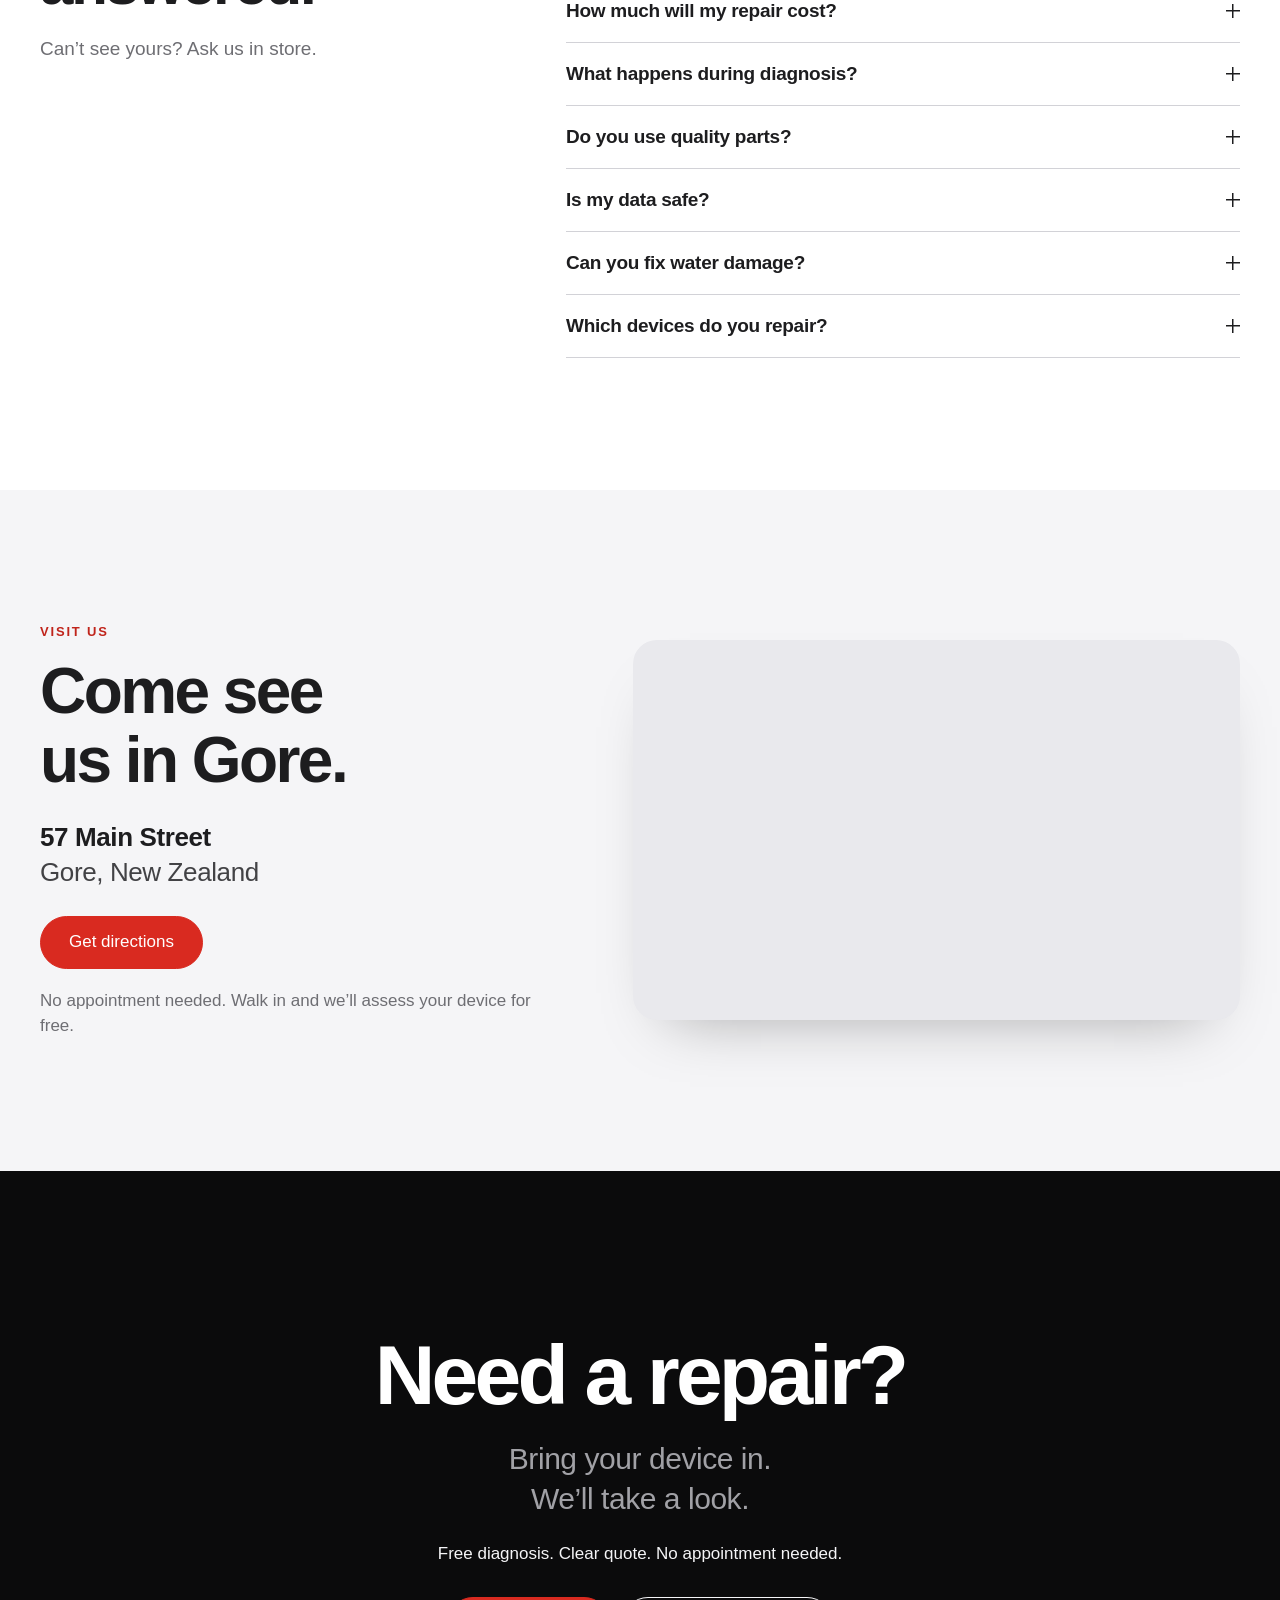
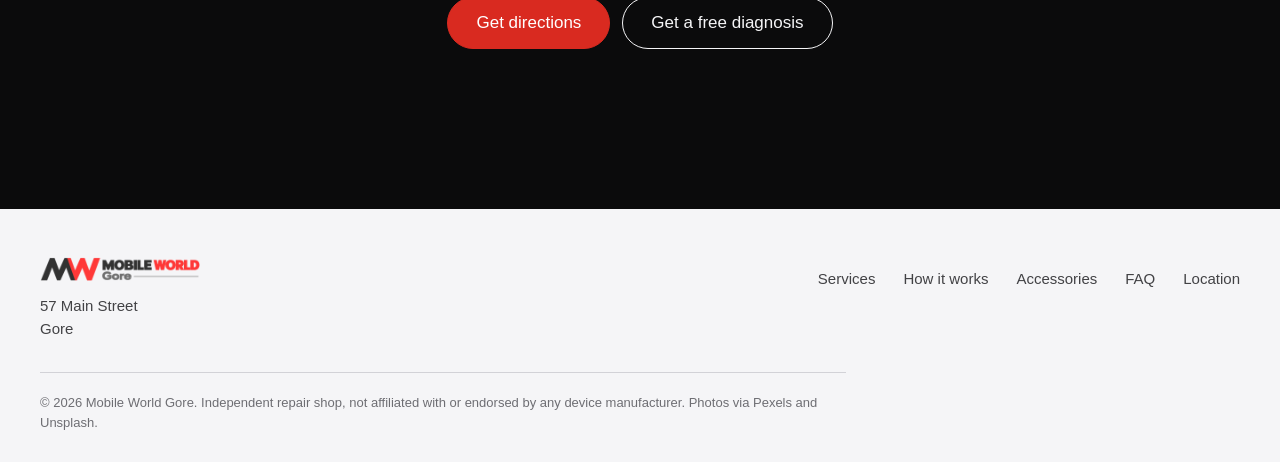
==== commit 3885315a: "Long-form premium redesign: new two-column hero, typography-led repair sections, process timeline, r" ====
--- a/index.html
+++ b/index.html
@@ -4,13 +4,13 @@
 <meta charset="utf-8">
 <meta name="viewport" content="width=device-width,initial-scale=1,viewport-fit=cover">
 <title>Mobile World Gore | Phone, Tablet & Laptop Repairs – 57 Main Street, Gore</title>
-<meta name="description" content="Phone, tablet and laptop repairs at 57 Main Street, Gore. Free diagnosis and a clear quote before any repair begins.">
+<meta name="description" content="Expert phone, tablet and laptop repairs at 57 Main Street, Gore. Free diagnosis and a clear quote before any repair begins.">
 <meta name="theme-color" content="#ffffff">
-<meta property="og:title" content="Mobile World Gore – Your device. Taken care of.">
+<meta property="og:title" content="Mobile World Gore – Expert device repair, right here in Gore">
 <meta property="og:description" content="Phone, tablet and laptop repairs in Gore. Free diagnosis and a clear quote before any repair begins.">
 <link rel="icon" href="assets/icon-512.png" type="image/png">
 <link rel="apple-touch-icon" href="assets/icon-512.png">
-<link rel="preload" as="image" href="assets/img3/hero-1100.jpg" imagesrcset="assets/img3/hero-640.jpg 640w, assets/img3/hero-1100.jpg 1100w" imagesizes="(min-width: 1120px) 1080px, calc(100vw - 40px)" fetchpriority="high">
+<link rel="preload" as="image" href="assets/img3/hero-640.jpg" imagesrcset="assets/img3/hero-640.jpg 640w, assets/img3/hero-1100.jpg 1100w" imagesizes="(min-width: 900px) 540px, calc(100vw - 40px)" fetchpriority="high">
 <link rel="stylesheet" href="style.css">
 <script>document.documentElement.classList.add('js');setTimeout(function(){if(!window.__mw)document.documentElement.classList.remove('js')},3500)</script>
 </head>
@@ -23,6 +23,7 @@
   <nav id="nav" aria-label="Main">
    <a href="#repairs">Repairs</a>
    <a href="#process">How it works</a>
+   <a href="#why">Why us</a>
    <a href="#accessories">Accessories</a>
    <a href="#faq">FAQ</a>
    <a href="#visit">Visit</a>
@@ -35,112 +36,184 @@
 <main id="main">
 <span id="top"></span>
 
-<!-- HERO -->
+<!-- 1. HERO -->
 <section class="hero">
- <div class="wrap">
-  <p class="eyebrow rv">Mobile World Gore</p>
-  <h1 class="rv d1">Your device.<br><span>Taken care of.</span></h1>
-  <p class="lede rv d2">Phone, tablet and laptop repairs in Gore.</p>
-  <p class="actions rv d3">
-   <a class="btn" href="#visit">Get a free diagnosis</a>
-   <a class="more" href="#repairs">See what we repair</a>
-  </p>
- </div>
- <div class="wrap hero-media rv d4">
-  <img src="assets/img3/hero-1100.jpg" srcset="assets/img3/hero-640.jpg 640w, assets/img3/hero-1100.jpg 1100w" sizes="(min-width: 1120px) 1080px, calc(100vw - 40px)" width="1100" height="733" alt="A technician repairing a phone with a precision screwdriver" fetchpriority="high">
- </div>
-</section>
-
-<!-- STATEMENT -->
+ <div class="wrap hero-grid">
+  <div class="hero-text">
+   <p class="eyebrow rv">Mobile World Gore</p>
+   <h1 class="rv d1">Expert device repair, right here in&nbsp;Gore.</h1>
+   <p class="lede rv d2">Phone, tablet and laptop repairs, with free diagnosis and a clear quote before any repair begins.</p>
+   <p class="actions rv d3">
+    <a class="btn" href="#visit">Get a free diagnosis</a>
+    <a class="btn btn-line" href="https://www.google.com/maps/dir/?api=1&destination=57+Main+Street,+Gore,+New+Zealand" target="_blank" rel="noopener">Get directions</a>
+   </p>
+   <ul class="facts rv d4">
+    <li><strong>Free diagnosis</strong><span>We find the fault before any work starts</span></li>
+    <li><strong>Same-day</strong><span>repairs on most common jobs</span></li>
+    <li><strong>No appointment</strong><span>Just walk in at 57 Main Street</span></li>
+   </ul>
+  </div>
+  <figure class="hero-fig rv d2">
+   <img src="assets/img3/hero-1100.jpg" srcset="assets/img3/hero-640.jpg 640w, assets/img3/hero-1100.jpg 1100w" sizes="(min-width: 900px) 540px, calc(100vw - 40px)" width="1100" height="733" alt="A technician repairing a phone with a precision screwdriver" fetchpriority="high">
+   <figcaption><svg viewBox="0 0 24 24" aria-hidden="true"><path d="M12 21.2c3.7-3.9 6.2-7.3 6.2-10.4a6.2 6.2 0 0 0-12.4 0c0 3.1 2.5 6.5 6.2 10.4Z"/><circle cx="12" cy="10.6" r="2.4"/></svg>57 Main Street, Gore</figcaption>
+  </figure>
+ </div>
+</section>
+
+<!-- 2. BRANDS + REPAIRS MADE SIMPLE -->
+<section class="intro">
+ <div class="wrap">
+  <p class="label rv">Works with the devices you already own</p>
+  <ul class="brands rv d1" aria-label="Brands we repair">
+   <li><svg class="lg lg-g" viewBox="0 0 24 24" fill="currentColor" aria-hidden="true" focusable="false"><path d="M12.152 6.896c-.948 0-2.415-1.078-3.96-1.04-2.04.027-3.91 1.183-4.961 3.014-2.117 3.675-.546 9.103 1.519 12.09 1.013 1.454 2.208 3.09 3.792 3.039 1.52-.065 2.09-.987 3.935-.987 1.831 0 2.35.987 3.96.948 1.637-.026 2.676-1.48 3.676-2.948 1.156-1.688 1.636-3.325 1.662-3.415-.039-.013-3.182-1.221-3.22-4.857-.026-3.04 2.48-4.494 2.597-4.559-1.429-2.09-3.623-2.324-4.39-2.376-2-.156-3.675 1.09-4.61 1.09zM15.53 3.83c.843-1.012 1.4-2.427 1.245-3.83-1.207.052-2.662.805-3.532 1.818-.78.896-1.454 2.338-1.273 3.714 1.338.104 2.715-.688 3.559-1.701"/></svg><span>Apple</span></li>
+   <li><svg class="lg lg-w" viewBox="0 8.6 24 6.8" fill="currentColor" aria-hidden="true" focusable="false"><path d="M19.8166 10.2808l.0459 2.6934h-.023l-.7793-2.6934h-1.2837v3.3925h.8481l-.0458-2.785h.023l.8366 2.785h1.2264v-3.3925zm-16.149 0l-.6418 3.427h.9284l.4699-3.1175h.0229l.4585 3.1174h.9169l-.6304-3.4269zm5.1805 0l-.424 2.6132h-.023l-.424-2.6132H6.5788l-.0688 3.427h.8596l.023-3.0832h.0114l.573 3.0831h.8711l.5731-3.083h.023l.0228 3.083h.8596l-.0802-3.4269zm-7.2664 2.4527c.0343.0802.0229.1949.0114.2522-.0229.1146-.1031.2292-.3324.2292-.2177 0-.3438-.126-.3438-.3095v-.3323H0v.2636c0 .7679.6074.9971 1.2493.9971.6189 0 1.1346-.2178 1.2149-.7794.0458-.298.0114-.4928 0-.5616-.1605-.722-1.467-.9283-1.5588-1.3295-.0114-.0688-.0114-.1375 0-.1834.023-.1146.1032-.2292.3095-.2292.2063 0 .321.126.321.3095v.2063h.8595v-.2407c0-.745-.6762-.8596-1.1576-.8596-.6074 0-1.1117.2063-1.2034.7564-.023.149-.0344.2866.0114.4585.1376.7106 1.364.9169 1.5358 1.3524m11.152 0c.0343.0803.0228.1834.0114.2522-.023.1146-.1032.2292-.3324.2292-.2178 0-.3438-.126-.3438-.3095v-.3323h-.917v.2636c0 .7564.596.9857 1.2379.9857.6189 0 1.1232-.2063 1.2034-.7794.0459-.298.0115-.4814 0-.5616-.1375-.7106-1.4327-.9284-1.5243-1.318-.0115-.0688-.0115-.1376 0-.1835.0229-.1146.1031-.2292.3094-.2292.1948 0 .321.126.321.3095v.2063h.848v-.2407c0-.745-.6647-.8596-1.146-.8596-.6075 0-1.1004.1948-1.192.7564-.023.149-.023.2866.0114.4585.1376.7106 1.341.9054 1.513 1.3524m2.8882.4585c.2407 0 .3094-.1605.3323-.2522.0115-.0343.0115-.0917.0115-.126v-2.533h.871v2.4642c0 .0688 0 .1948-.0114.2292-.0573.6419-.5616.8482-1.192.8482-.6303 0-1.1346-.2063-1.192-.8482 0-.0344-.0114-.1604-.0114-.2292v-2.4642h.871v2.533c0 .0458 0 .0916.0115.126 0 .0917.0688.2522.3095.2522m7.1518-.0344c.2522 0 .3324-.1605.3553-.2522.0115-.0343.0115-.0917.0115-.126v-.4929h-.3553v-.5043H24v.917c0 .0687 0 .1145-.0115.2292-.0573.6303-.596.8481-1.2034.8481-.6075 0-1.1461-.2178-1.2034-.8481-.0115-.1147-.0115-.1605-.0115-.2293v-1.444c0-.0574.0115-.172.0115-.2293.0802-.6419.596-.8482 1.2034-.8482s1.1347.2063 1.2034.8482c.0115.1031.0115.2292.0115.2292v.1146h-.8596v-.1948s0-.0803-.0115-.1261c-.0114-.0802-.0802-.2521-.3438-.2521-.2521 0-.321.1604-.3438.2521-.0115.0458-.0115.1032-.0115.1605v1.5702c0 .0458 0 .0916.0115.126 0 .0917.0917.2522.3323.2522"/></svg><span>Samsung</span></li>
+   <li><svg class="lg lg-g" viewBox="0 0 24 24" fill="currentColor" aria-hidden="true" focusable="false"><path d="M12.48 10.92v3.28h7.84c-.24 1.84-.853 3.187-1.787 4.133-1.147 1.147-2.933 2.4-6.053 2.4-4.827 0-8.6-3.893-8.6-8.72s3.773-8.72 8.6-8.72c2.6 0 4.507 1.027 5.907 2.347l2.307-2.307C18.747 1.44 16.133 0 12.48 0 5.867 0 .307 5.387.307 12s5.56 12 12.173 12c3.573 0 6.267-1.173 8.373-3.36 2.16-2.16 2.84-5.213 2.84-7.667 0-.76-.053-1.467-.173-2.053H12.48z"/></svg><span>Google</span></li>
+   <li><svg class="lg lg-g" viewBox="0 2 24 20" fill="currentColor" aria-hidden="true" focusable="false"><path d="M3.67 6.14S1.82 7.91 1.72 9.78v.35c.08 1.51 1.22 2.4 1.22 2.4 1.83 1.79 6.26 4.04 7.3 4.55 0 0 .06.03.1-.01l.02-.04v-.04C7.52 10.8 3.67 6.14 3.67 6.14zM9.65 18.6c-.02-.08-.1-.08-.1-.08l-7.38.26c.8 1.43 2.15 2.53 3.56 2.2.96-.25 3.16-1.78 3.88-2.3.06-.05.04-.09.04-.09zm.08-.78C6.49 15.63.21 12.28.21 12.28c-.15.46-.2.9-.21 1.3v.07c0 1.07.4 1.82.4 1.82.8 1.69 2.34 2.2 2.34 2.2.7.3 1.4.31 1.4.31.12.02 4.4 0 5.54 0 .05 0 .08-.05.08-.05v-.06c0-.03-.03-.05-.03-.05zM9.06 3.19a3.42 3.42 0 00-2.57 3.15v.41c.03.6.16 1.05.16 1.05.66 2.9 3.86 7.65 4.55 8.65.05.05.1.03.1.03a.1.1 0 00.06-.1c1.06-10.6-1.11-13.42-1.11-13.42-.32.02-1.19.23-1.19.23zm8.299 2.27s-.49-1.8-2.44-2.28c0 0-.57-.14-1.17-.22 0 0-2.18 2.81-1.12 13.43.01.07.06.08.06.08.07.03.1-.03.1-.03.72-1.03 3.9-5.76 4.55-8.64 0 0 .36-1.4.02-2.34zm-2.92 13.07s-.07 0-.09.05c0 0-.01.07.03.1.7.51 2.85 2 3.88 2.3 0 0 .16.05.43.06h.14c.69-.02 1.9-.37 3-2.26l-7.4-.25zm7.83-8.41c.14-2.06-1.94-3.97-1.94-3.98 0 0-3.85 4.66-6.67 10.8 0 0-.03.08.02.13l.04.01h.06c1.06-.53 5.46-2.77 7.28-4.54 0 0 1.15-.93 1.21-2.42zm1.52 2.14s-6.28 3.37-9.52 5.55c0 0-.05.04-.03.11 0 0 .03.06.07.06 1.16 0 5.56 0 5.67-.02 0 0 .57-.02 1.27-.29 0 0 1.56-.5 2.37-2.27 0 0 .73-1.45.17-3.14z"/></svg><span>Huawei</span></li>
+   <li><svg class="lg lg-w" viewBox="0 7.4 24 8" fill="currentColor" aria-hidden="true" focusable="false"><path d="M2.85 12.786h-.001C1.639 12.774.858 12.2.858 11.321s.781-1.452 1.99-1.465c1.21.013 1.992.588 1.992 1.465s-.782 1.453-1.99 1.465zm.034-3.638h-.073C1.156 9.175 0 10.068 0 11.32s1.156 2.147 2.811 2.174h.073c1.655-.027 2.811-.921 2.811-2.174S4.54 9.175 2.885 9.148zm18.27 3.638c-1.21-.012-1.992-.587-1.992-1.465s.782-1.452 1.991-1.465c1.21.013 1.991.588 1.991 1.465s-.781 1.453-1.99 1.465zm.035-3.638h-.073c-1.655.027-2.811.92-2.811 2.173s1.156 2.147 2.81 2.174h.074C22.844 13.468 24 12.574 24 11.32s-1.156-2.146-2.811-2.173zm-6.126 3.638c-1.21-.012-1.99-.587-1.99-1.465s.78-1.452 1.99-1.465c1.21.013 1.991.588 1.991 1.465s-.781 1.453-1.99 1.465zm.036-3.638h-.073c-.789.013-1.464.222-1.955.574v-.37h-.857v5.5h.857v-1.931c.49.351 1.166.56 1.954.574h.074c1.655-.027 2.81-.921 2.81-2.174s-1.155-2.146-2.81-2.173zm-6.144 3.638c-1.21-.012-1.99-.587-1.99-1.465s.78-1.452 1.99-1.465c1.21.013 1.991.588 1.991 1.465s-.781 1.453-1.99 1.465zm.037-3.638H8.92c-.789.013-1.464.222-1.955.574v-.37h-.856v5.5h.856v-1.931c.491.351 1.166.56 1.955.574a3.728 3.728 0 0 0 .073 0c1.655-.027 2.811-.921 2.811-2.174s-1.156-2.146-2.81-2.173z"/></svg><span>OPPO</span></li>
+   <li><svg class="lg lg-w" viewBox="0 8 24 8" fill="currentColor" aria-hidden="true" focusable="false"><path d="M19.604 14.101c-1.159 0-1.262-.95-1.262-1.24 0-.29.103-1.242 1.262-1.242h2.062c1.16 0 1.263.951 1.263 1.242 0 .29-.104 1.24-1.263 1.24m-2.062-3.527c-2.142 0-2.333 1.752-2.333 2.287 0 .535.19 2.286 2.333 2.286h2.062c2.143 0 2.334-1.751 2.334-2.286 0-.535-.19-2.287-2.334-2.287m-5.477.107c-.286 0-.345.05-.456.213-.11.164-2.022 3.082-2.022 3.082-.06.09-.126.126-.206.126-.08 0-.145-.036-.206-.126 0 0-1.912-2.918-2.022-3.082-.11-.164-.17-.213-.456-.213h-.668c-.154 0-.224.12-.127.267l2.283 3.467c.354.521.614.732 1.196.732s.842-.21 1.196-.732l2.284-3.467c.096-.146.026-.267-.128-.267m-8.876.284c0-.203.08-.284.283-.284h.505c.203 0 .283.08.283.283v3.9c0 .202-.08.283-.283.283h-.505c-.203 0-.283-.08-.283-.283zm-1.769-.285c-.287 0-.346.05-.456.213-.11.164-2.022 3.082-2.022 3.082-.061.09-.126.126-.206.126-.08 0-.145-.036-.206-.126 0 0-1.912-2.918-2.023-3.082-.11-.164-.169-.213-.455-.213H.175c-.171 0-.224.12-.127.267l2.283 3.467c.355.521.615.732 1.197.732.582 0 .842-.21 1.196-.732l2.283-3.467c.097-.146.044-.267-.127-.267m1.055-.893c-.165-.164-.165-.295 0-.46l.351-.351c.165-.165.296-.165.46 0l.352.351c.165.165.165.296 0 .46l-.352.352c-.164.165-.295.165-.46 0z"/></svg><span>vivo</span></li>
+  </ul>
+
+  <div class="simple">
+   <div class="simple-head">
+    <h2 class="rv">Repairs made simple.</h2>
+    <p class="big rv d1">Bring your device in. We’ll find out what’s wrong, explain your options and give you a clear quote before any repair begins.</p>
+   </div>
+   <ul class="simple-points">
+    <li class="rv"><strong>Free diagnosis</strong><span>Know what’s wrong before you decide anything.</span></li>
+    <li class="rv d1"><strong>Clear quote</strong><span>You see the quote before any work begins.</span></li>
+    <li class="rv d2"><strong>No appointment needed</strong><span>Walk in during opening hours.</span></li>
+   </ul>
+  </div>
+ </div>
+</section>
+
+<!-- 3. WHAT WE REPAIR (typography only) -->
+<section class="sec" id="repairs">
+ <div class="wrap">
+  <p class="eyebrow rv">Devices</p>
+  <h2 class="sec-title rv d1">What we repair.</h2>
+  <div class="devices">
+   <article class="device rv">
+    <h3>Smartphones</h3>
+    <ul><li>Screens</li><li>Batteries</li><li>Charging</li><li>Water damage</li></ul>
+   </article>
+   <article class="device rv">
+    <h3>Tablets &amp; iPads</h3>
+    <ul><li>Displays</li><li>Batteries</li><li>Charging</li><li>Software</li></ul>
+   </article>
+   <article class="device rv">
+    <h3>Laptops &amp; Ultrabooks</h3>
+    <ul><li>Hardware</li><li>Software</li><li>Performance</li></ul>
+   </article>
+  </div>
+ </div>
+</section>
+
+<!-- 4. REPAIRS WE HANDLE EVERY DAY (typography only) -->
+<section class="sec sec-grey" id="problems">
+ <div class="wrap">
+  <p class="eyebrow rv">Common repairs</p>
+  <h2 class="sec-title rv d1">Repairs we handle every day.</h2>
+  <ol class="problems">
+   <li class="rv"><span class="no">01</span><h3>Cracked screen</h3><p>Broken glass, display issues or touch problems.</p></li>
+   <li class="rv d1"><span class="no">02</span><h3>Battery</h3><p>Fast drain, poor battery life or unexpected shutdowns.</p></li>
+   <li class="rv d2"><span class="no">03</span><h3>Charging</h3><p>Charging port, cable connection or charging problems.</p></li>
+   <li class="rv"><span class="no">04</span><h3>Water damage</h3><p>We’ll assess the device and explain what can be done.</p></li>
+   <li class="rv d1"><span class="no">05</span><h3>Audio</h3><p>Speaker, microphone and sound issues.</p></li>
+   <li class="rv d2"><span class="no">06</span><h3>Software</h3><p>Slow, frozen or glitchy? We’ll find the cause.</p></li>
+  </ol>
+  <p class="note rv">Not sure what’s wrong? <a class="more" href="#visit">Bring it in for a free diagnosis</a></p>
+ </div>
+</section>
+
+<!-- 5. BRAND STATEMENT -->
 <section class="statement">
  <div class="wrap narrow">
-  <h2 class="rv">Repairs made simple.</h2>
-  <p class="big rv d1">Bring your device in. We’ll find out what’s wrong, explain your options and give you a clear quote before any repair begins.</p>
-  <p class="works rv d2"><span>Works on devices from</span> Apple, Samsung, Google, Huawei, OPPO and vivo</p>
- </div>
-</section>
-
-<!-- WHAT WE REPAIR -->
-<section class="sec" id="repairs">
- <div class="wrap">
-  <h2 class="sec-title rv">What we repair.</h2>
-
-  <div class="rows">
-   <article class="row rv">
-    <div class="row-text"><h3>Phone</h3><p>Screen, battery, charging and water damage</p></div>
-    <img src="assets/img3/phone-220.jpg" srcset="assets/img3/phone-220.jpg 220w, assets/img3/phone-440.jpg 440w" sizes="(min-width: 700px) 220px, 96px" width="220" height="147" alt="A phone with a cracked screen" loading="lazy">
-   </article>
-   <article class="row rv">
-    <div class="row-text"><h3>Tablet</h3><p>Screen, battery and charging</p></div>
-    <img src="assets/img3/tablet-220.jpg" srcset="assets/img3/tablet-220.jpg 220w, assets/img3/tablet-440.jpg 440w" sizes="(min-width: 700px) 220px, 96px" width="220" height="147" alt="Hands holding a tablet" loading="lazy">
-   </article>
-   <article class="row rv">
-    <div class="row-text"><h3>Laptop</h3><p>Performance, software and hardware</p></div>
-    <img src="assets/img3/laptop-220.jpg" srcset="assets/img3/laptop-220.jpg 220w, assets/img3/laptop-440.jpg 440w" sizes="(min-width: 700px) 220px, 96px" width="220" height="147" alt="A laptop opened up for repair" loading="lazy">
-   </article>
-  </div>
-
-  <h3 class="sub-title rv">Common problems</h3>
-  <dl class="problems">
-   <div class="rv"><dt>Cracked screen</dt><dd>Broken glass, display issues or touch problems.</dd></div>
-   <div class="rv d1"><dt>Battery</dt><dd>Fast drain, poor battery life or unexpected shutdowns.</dd></div>
-   <div class="rv"><dt>Charging</dt><dd>Charging port, cable connection or charging problems.</dd></div>
-   <div class="rv d1"><dt>Water damage</dt><dd>We’ll assess the device and explain what can be done.</dd></div>
-   <div class="rv"><dt>Audio</dt><dd>Speaker, microphone and sound issues.</dd></div>
-   <div class="rv d1"><dt>Software</dt><dd>Slow, frozen or glitchy? We’ll find the cause.</dd></div>
-  </dl>
- </div>
-</section>
-
-<!-- PROCESS -->
+  <h2 class="rv">Your device is part of your <span>everyday life.</span></h2>
+  <p class="big rv d1">We know how important it is to have your phone, tablet or laptop working when you need it. That’s why we keep the process simple: diagnose the problem, explain the options, and let you decide.</p>
+  <p class="rv d2"><a class="more" href="#process">See how it works</a></p>
+ </div>
+</section>
+
+<!-- 6. HOW IT WORKS -->
 <section class="sec sec-grey" id="process">
  <div class="wrap">
-  <h2 class="sec-title rv">From broken to ready.</h2>
+  <p class="eyebrow rv">How it works</p>
+  <h2 class="sec-title rv d1">From broken to ready.</h2>
   <ol class="steps">
-   <li class="rv"><span>01</span><h3>Diagnose</h3><p>Walk in and we’ll find the fault. It’s free.</p></li>
-   <li class="rv d1"><span>02</span><h3>Explain</h3><p>We talk through your options and give you a clear quote.</p></li>
-   <li class="rv d2"><span>03</span><h3>Repair</h3><p>Our technicians fix it, often the same day.</p></li>
-   <li class="rv d3"><span>04</span><h3>Ready</h3><p>Collect a device that’s tested and ready to go.</p></li>
+   <li class="rv"><span class="n">01</span><h3>Diagnose</h3><p>Walk in and we’ll find the fault. It’s free.</p></li>
+   <li class="rv d1"><span class="n">02</span><h3>Explain</h3><p>We explain your options and provide a clear quote.</p></li>
+   <li class="rv d2"><span class="n">03</span><h3>Repair</h3><p>Our technicians get to work once you approve.</p></li>
+   <li class="rv d3"><span class="n">04</span><h3>Ready</h3><p>Your device is tested and ready to go.</p></li>
   </ol>
  </div>
 </section>
 
-<!-- TRUST -->
+<!-- 7. WHY CHOOSE US -->
 <section class="sec sec-dark" id="why">
- <div class="wrap trust">
-  <div class="trust-text">
-   <h2 class="rv">No guesswork.</h2>
-   <p class="big rv d1">We diagnose the problem first, explain your options and give you a clear quote before any repair begins. You decide whether to go ahead.</p>
-   <ul class="ticks rv d2">
-    <li>Free diagnosis</li>
-    <li>A clear quote before any repair</li>
-    <li>No appointment needed</li>
-   </ul>
-  </div>
-  <img class="trust-img rv d2" src="assets/img3/tech-480.jpg" srcset="assets/img3/tech-480.jpg 480w, assets/img3/tech-840.jpg 840w" sizes="(min-width: 860px) 400px, calc(100vw - 40px)" width="480" height="720" alt="A repair technician at his workbench" loading="lazy">
- </div>
-</section>
-
-<!-- ACCESSORIES -->
+ <div class="wrap why">
+  <div class="why-lead">
+   <p class="eyebrow rv">Why choose us</p>
+   <h2 class="rv d1">No guesswork. Just clear answers.</h2>
+   <p class="big rv d2">We diagnose the problem first, explain your options and give you a clear quote before any repair begins. You decide whether to go ahead.</p>
+   <img class="why-img rv d2" src="assets/img3/tech-480.jpg" srcset="assets/img3/tech-480.jpg 480w, assets/img3/tech-840.jpg 840w" sizes="(min-width: 900px) 380px, calc(100vw - 40px)" width="480" height="720" alt="A repair technician at his workbench" loading="lazy">
+  </div>
+  <ul class="why-list">
+   <li class="rv"><span class="no">01</span><div><h3>Free diagnosis</h3><p>Understand what’s wrong before deciding.</p></div></li>
+   <li class="rv"><span class="no">02</span><div><h3>Clear quote</h3><p>Know what the repair will involve before we begin.</p></div></li>
+   <li class="rv"><span class="no">03</span><div><h3>Skilled repair</h3><p>Professional repair work across phones, tablets and laptops.</p></div></li>
+   <li class="rv"><span class="no">04</span><div><h3>Same-day service</h3><p>Many common repairs can be completed the same day.</p></div></li>
+   <li class="rv"><span class="no">05</span><div><h3>No appointment needed</h3><p>Walk in during opening hours.</p></div></li>
+   <li class="rv"><span class="no">06</span><div><h3>Local service</h3><p>Proud to serve the Gore community.</p></div></li>
+  </ul>
+ </div>
+</section>
+
+<!-- 8. ACCESSORIES -->
 <section class="sec" id="accessories">
  <div class="wrap">
-  <h2 class="sec-title rv">Accessories.</h2>
+  <p class="eyebrow rv">In store</p>
+  <h2 class="sec-title rv d1">Accessories.</h2>
   <p class="sec-lede rv d1">Cases, cables and audio, matched to your device.</p>
- </div>
- <ul class="gear" id="gear">
-  <li><img src="assets/img3/cases-320.jpg" width="320" height="213" alt="" loading="lazy"><span>Cases</span></li>
-  <li><img src="assets/img3/cable-320.jpg" width="320" height="213" alt="" loading="lazy"><span>Charging cables</span></li>
-  <li><img src="assets/img3/headphones-320.jpg" width="320" height="213" alt="" loading="lazy"><span>Headphones</span></li>
-  <li><img src="assets/img3/earbuds-320.jpg" width="320" height="213" alt="" loading="lazy"><span>Earbuds</span></li>
-  <li><img src="assets/img3/speaker-320.jpg" width="320" height="213" alt="" loading="lazy"><span>Bluetooth speakers</span></li>
-  <li><img src="assets/img3/watch-320.jpg" width="320" height="213" alt="" loading="lazy"><span>Smart watches</span></li>
- </ul>
-</section>
-
-<!-- FAQ -->
-<section class="sec sec-grey" id="faq">
+  <ul class="gear">
+   <li class="rv"><img src="assets/img3/cases-320.jpg" srcset="assets/img3/cases-320.jpg 320w, assets/img3/cases-640.jpg 640w" sizes="(min-width: 900px) 360px, 45vw" width="640" height="427" alt="Phone cases" loading="lazy"><h3>Cases</h3><p>Slim, rugged and wallet styles.</p></li>
+   <li class="rv d1"><img src="assets/img3/cable-320.jpg" srcset="assets/img3/cable-320.jpg 320w, assets/img3/cable-640.jpg 640w" sizes="(min-width: 900px) 360px, 45vw" width="640" height="427" alt="Charging cable" loading="lazy"><h3>Charging cables</h3><p>USB-C, Lightning and micro-USB.</p></li>
+   <li class="rv d2"><img src="assets/img3/headphones-320.jpg" srcset="assets/img3/headphones-320.jpg 320w, assets/img3/headphones-640.jpg 640w" sizes="(min-width: 900px) 360px, 45vw" width="640" height="427" alt="Over-ear headphones" loading="lazy"><h3>Headphones</h3><p>Over-ear sound for home, study and travel.</p></li>
+   <li class="rv"><img src="assets/img3/earbuds-320.jpg" srcset="assets/img3/earbuds-320.jpg 320w, assets/img3/earbuds-640.jpg 640w" sizes="(min-width: 900px) 360px, 45vw" width="640" height="427" alt="Wireless earbuds in a case" loading="lazy"><h3>Earbuds</h3><p>Wireless and wired, for calls and music.</p></li>
+   <li class="rv d1"><img src="assets/img3/speaker-320.jpg" srcset="assets/img3/speaker-320.jpg 320w, assets/img3/speaker-640.jpg 640w" sizes="(min-width: 900px) 360px, 45vw" width="640" height="427" alt="Bluetooth speaker" loading="lazy"><h3>Bluetooth speakers</h3><p>Portable sound that goes where you do.</p></li>
+   <li class="rv d2"><img src="assets/img3/watch-320.jpg" srcset="assets/img3/watch-320.jpg 320w, assets/img3/watch-640.jpg 640w" sizes="(min-width: 900px) 360px, 45vw" width="640" height="427" alt="Smart watch on a wrist" loading="lazy"><h3>Smart watches</h3><p>Wearable tech for everyday use.</p></li>
+  </ul>
+ </div>
+</section>
+
+<!-- 9. REVIEWS (ready for genuine Gore reviews) -->
+<section class="sec sec-grey reviews-sec" id="reviews">
+ <div class="wrap reviews-empty">
+  <span class="quote-mark" aria-hidden="true">“</span>
+  <h2 class="rv">What our customers say.</h2>
+  <p class="big rv d1">Genuine Gore customer reviews will appear here.</p>
+  <div class="skel" aria-hidden="true">
+   <div><span class="q">“</span><i></i><i></i><i class="s"></i><b><u></u><em></em></b></div>
+   <div><span class="q">“</span><i></i><i></i><i class="s"></i><b><u></u><em></em></b></div>
+   <div><span class="q">“</span><i></i><i></i><i class="s"></i><b><u></u><em></em></b></div>
+  </div>
+  <!-- REVIEWS: when real Gore reviews are available, replace the line above with markup like this
+       (use only genuine Gore reviews; never reuse another branch's):
+  <div class="reviews">
+    <figure><blockquote>“Review text.”</blockquote><figcaption>Customer name</figcaption></figure>
+  </div>
+  -->
+ </div>
+</section>
+
+<!-- 10. FAQ -->
+<section class="sec" id="faq">
  <div class="wrap faq-grid">
-  <h2 class="sec-title rv">Questions.</h2>
+  <div class="faq-lead">
+   <p class="eyebrow rv">FAQ</p>
+   <h2 class="sec-title rv d1">Questions, answered.</h2>
+   <p class="sec-lede rv d1">Can’t see yours? Ask us in store.</p>
+  </div>
   <div class="faq rv d1">
    <details><summary>How long does a repair take?</summary><div><p>Many repairs, like screens and batteries, can be done the same day. We’ll give you an estimate once we’ve looked at your device.</p></div></details>
    <details><summary>Do I need an appointment?</summary><div><p>No. Just walk in during opening hours and we’ll take a look.</p></div></details>
@@ -154,15 +227,15 @@
  </div>
 </section>
 
-<!-- LOCATION -->
-<section class="sec" id="visit">
+<!-- 11. LOCATION -->
+<section class="sec sec-grey" id="visit">
  <div class="wrap visit">
   <div class="visit-text">
-   <h2 class="rv">Come see us.</h2>
-   <address class="rv d1">
-    <strong>57 Main Street</strong><br>Gore, New Zealand
-   </address>
-   <p class="rv d2"><a class="more big-link" href="https://www.google.com/maps/dir/?api=1&destination=57+Main+Street,+Gore,+New+Zealand" target="_blank" rel="noopener">Get directions</a></p>
+   <p class="eyebrow rv">Visit us</p>
+   <h2 class="rv d1">Come see us in Gore.</h2>
+   <address class="rv d2"><strong>57 Main Street</strong><br>Gore, New Zealand</address>
+   <p class="rv d2"><a class="btn" href="https://www.google.com/maps/dir/?api=1&destination=57+Main+Street,+Gore,+New+Zealand" target="_blank" rel="noopener">Get directions</a></p>
+   <p class="visit-note rv d3">No appointment needed. Walk in and we’ll assess your device for free.</p>
    <!-- CLIENT TO CONFIRM — add the real details here when supplied (styled and ready):
    <dl class="contact">
      <div><dt>Opening hours</dt><dd>Mon–Fri 0:00am–0:00pm<br>Sat 0:00am–0:00pm</dd></div>
@@ -175,12 +248,16 @@
  </div>
 </section>
 
-<!-- FINAL CTA -->
+<!-- 12. FINAL CTA -->
 <section class="cta">
  <div class="wrap narrow">
   <h2 class="rv">Need a repair?</h2>
-  <p class="big rv d1">Bring it in. We’ll take a look. Diagnosis is free.</p>
-  <p class="rv d2"><a class="btn" href="https://www.google.com/maps/dir/?api=1&destination=57+Main+Street,+Gore,+New+Zealand" target="_blank" rel="noopener">Get directions</a></p>
+  <p class="big rv d1">Bring your device in.<br>We’ll take a look.</p>
+  <p class="cta-points rv d2">Free diagnosis. Clear quote. No appointment needed.</p>
+  <p class="actions rv d3">
+   <a class="btn" href="https://www.google.com/maps/dir/?api=1&destination=57+Main+Street,+Gore,+New+Zealand" target="_blank" rel="noopener">Get directions</a>
+   <a class="btn btn-line btn-line-light" href="#visit">Get a free diagnosis</a>
+  </p>
  </div>
 </section>
 </main>
@@ -192,7 +269,7 @@
     <img src="assets/logo-dark-s.png" alt="Mobile World Gore" width="360" height="54" loading="lazy">
     <address>57 Main Street<br>Gore</address>
    </div>
-   <nav aria-label="Footer"><a href="#repairs">Services</a><a href="#faq">FAQ</a><a href="#visit">Location</a></nav>
+   <nav aria-label="Footer"><a href="#repairs">Services</a><a href="#process">How it works</a><a href="#accessories">Accessories</a><a href="#faq">FAQ</a><a href="#visit">Location</a></nav>
   </div>
   <p class="legal">© <span id="year">2026</span> Mobile World Gore. Independent repair shop, not affiliated with or endorsed by any device manufacturer. Photos via Pexels and Unsplash.</p>
  </div>
--- a/style.css
+++ b/style.css
@@ -1,10 +1,10 @@
-/* Mobile World Gore — Apple-inspired editorial design.
-   System fonts only. One accent (Mobile World red). Mobile first. */
+/* Mobile World Gore — premium long-form design.
+   System fonts only, one accent (Mobile World red), mobile first. */
 :root{
  --bg:#fff;--grey:#f5f5f7;--dark:#0b0b0c;
  --ink:#1d1d1f;--ink2:#424245;--mut:#6e6e73;--line:#d2d2d7;
- --red:#d92a20;--red-d:#b81f17;--red-ink:#c0241b;
- --wrap:1080px;--gut:20px;--ease:cubic-bezier(.22,.8,.3,1);
+ --red:#d92a20;--red-d:#b81f17;--red-ink:#c0241b;--red-soft:#ff7a70;
+ --wrap:1200px;--gut:20px;--ease:cubic-bezier(.22,.8,.3,1);
  --font:-apple-system,BlinkMacSystemFont,"SF Pro Display","SF Pro Text","Helvetica Neue","Segoe UI",Roboto,Arial,sans-serif;
 }
 *{box-sizing:border-box;margin:0;padding:0}
@@ -14,16 +14,16 @@
 a{color:inherit;text-decoration:none}
 ul,ol{list-style:none}
 address{font-style:normal}
-h1,h2,h3{font-weight:600;letter-spacing:-.03em;line-height:1.07}
+h1,h2,h3{font-weight:600;letter-spacing:-.03em;line-height:1.07;text-wrap:balance}
 .wrap{width:100%;max-width:calc(var(--wrap) + var(--gut)*2);margin-inline:auto;padding-inline:var(--gut)}
-.wrap.narrow{max-width:calc(820px + var(--gut)*2)}
+.wrap.narrow{max-width:calc(840px + var(--gut)*2)}
 ::selection{background:var(--red);color:#fff}
 
-/* skip + focus */
+/* skip link + focus */
 .skip{position:fixed;left:12px;top:-64px;z-index:300;background:var(--ink);color:#fff;padding:12px 18px;border-radius:12px;font-weight:600;transition:top .2s}
 .skip:focus{top:12px}
 :focus-visible{outline:3px solid var(--red-ink);outline-offset:3px;border-radius:6px}
-.sec-dark :focus-visible{outline-color:#ff9a92}
+.sec-dark :focus-visible,.cta :focus-visible{outline-color:#ff9a92}
 
 /* navigation bar */
 .bar{position:fixed;inset:0 0 auto 0;z-index:100;height:52px;background:rgba(255,255,255,.82);-webkit-backdrop-filter:saturate(180%) blur(20px);backdrop-filter:saturate(180%) blur(20px);border-bottom:1px solid transparent;transition:border-color .3s}
@@ -43,79 +43,132 @@
 .burger.open i:nth-child(2){top:22px;transform:rotate(-45deg)}
 
 /* buttons + links */
-.btn{display:inline-block;background:var(--red);color:#fff;font-size:1.0625rem;font-weight:500;line-height:1.2;padding:15px 28px;border-radius:999px;transition:background .25s,transform .25s var(--ease)}
-.btn:hover{background:var(--red-d);transform:translateY(-1px)}
+.btn{display:inline-block;background:var(--red);color:#fff;font-size:1.0625rem;font-weight:500;line-height:1.2;text-align:center;padding:15px 28px;border:1.5px solid var(--red);border-radius:999px;transition:background .25s,border-color .25s,color .25s,transform .25s var(--ease)}
+.btn:hover{background:var(--red-d);border-color:var(--red-d);transform:translateY(-1px)}
+.btn-line{background:transparent;color:var(--ink);border-color:var(--ink)}
+.btn-line:hover{background:var(--ink);border-color:var(--ink);color:#fff}
+.btn-line-light{color:#f5f5f7;border-color:#f5f5f7}
+.btn-line-light:hover{background:#fff;border-color:#fff;color:var(--ink)}
 .more{display:inline-block;color:var(--red-ink);font-size:1.0625rem;padding:12px 2px}
 .more::after{content:" ›";display:inline-block;transition:transform .25s var(--ease)}
 .more:hover::after{transform:translateX(4px)}
 .more:hover{text-decoration:underline;text-underline-offset:3px}
-
-/* hero */
-.hero{padding-top:calc(52px + clamp(52px,10vw,108px));text-align:center}
-.eyebrow{font-size:1.0625rem;font-weight:600;color:var(--red-ink);letter-spacing:-.01em;margin-bottom:14px}
-.hero h1{font-size:clamp(2.4rem,11.4vw,5.75rem);letter-spacing:-.04em;line-height:1.03}
-.hero h1 span{color:#86868b}
-.lede{font-size:clamp(1.1875rem,2.6vw,1.6875rem);line-height:1.3;color:var(--ink2);margin-top:20px}
-.actions{display:flex;justify-content:center;align-items:center;flex-wrap:wrap;gap:6px 28px;margin-top:30px}
-.hero-media{margin-top:clamp(36px,7vw,72px)}
-.hero-media img{width:100%;aspect-ratio:16/7;object-fit:cover;object-position:50% 45%;border-radius:28px;background:var(--grey)}
-
-/* statement */
-.statement{padding:clamp(80px,13vw,150px) 0 clamp(24px,5vw,56px)}
-.statement h2{font-size:clamp(2rem,8.6vw,4rem);margin-bottom:22px}
-.big{font-size:clamp(1.1875rem,2.6vw,1.625rem);line-height:1.32;font-weight:500;color:var(--ink2);letter-spacing:-.015em;max-width:34em}
-.works{margin-top:40px;font-size:1.0625rem;font-weight:500;color:var(--ink)}
-.works span{display:block;margin-bottom:8px;font-size:.75rem;font-weight:600;letter-spacing:.1em;text-transform:uppercase;color:var(--mut)}
-.works i,.row p i{font-style:normal;color:#b6b6bb;margin:0 .4em}
-
-/* generic section */
-.sec{padding:clamp(72px,11vw,128px) 0}
+.eyebrow{font-size:.8125rem;font-weight:600;letter-spacing:.14em;text-transform:uppercase;color:var(--red-ink);margin-bottom:16px}
+.sec-dark .eyebrow{color:var(--red-soft)}
+.label{font-size:.75rem;font-weight:600;letter-spacing:.12em;text-transform:uppercase;color:var(--mut);text-align:center;margin-bottom:22px}
+.big{font-size:clamp(1.1875rem,2.4vw,1.5rem);line-height:1.35;font-weight:500;color:var(--ink2);letter-spacing:-.015em;text-wrap:pretty}
+
+/* 1. hero */
+.hero{background:var(--grey);padding:calc(52px + clamp(36px,7vw,84px)) 0 clamp(48px,8vw,96px)}
+.hero-grid{display:grid;grid-template-columns:minmax(0,1.08fr) minmax(0,.92fr);gap:clamp(36px,6vw,80px);align-items:center}
+.hero h1{font-size:clamp(2.4rem,5.3vw,4.5rem);letter-spacing:-.04em;line-height:1.04;margin-bottom:22px}
+.lede{font-size:clamp(1.1875rem,2vw,1.4375rem);line-height:1.38;color:var(--ink2);max-width:30em;text-wrap:pretty}
+.actions{display:flex;flex-wrap:wrap;gap:12px;margin-top:30px}
+.facts{display:grid;grid-template-columns:repeat(3,1fr);gap:24px;margin-top:40px;padding-top:24px;border-top:1px solid var(--line)}
+.facts strong{display:block;font-size:1rem;font-weight:600;letter-spacing:-.01em}
+.facts span{display:block;margin-top:3px;font-size:.9375rem;line-height:1.4;color:var(--mut)}
+.hero-fig{position:relative;border-radius:26px;overflow:hidden;box-shadow:0 36px 70px -36px rgba(0,0,0,.45),0 0 0 1px rgba(0,0,0,.04);background:#fff}
+.hero-fig img{width:100%;aspect-ratio:4/3;object-fit:cover;object-position:50% 45%}
+.hero-fig figcaption{position:absolute;left:14px;bottom:14px;display:flex;align-items:center;gap:8px;padding:9px 15px;border-radius:999px;background:rgba(255,255,255,.92);-webkit-backdrop-filter:blur(10px);backdrop-filter:blur(10px);font-size:.8125rem;font-weight:600;color:var(--ink)}
+.hero-fig svg{width:15px;height:15px;fill:none;stroke:var(--red-ink);stroke-width:2;stroke-linecap:round;stroke-linejoin:round}
+
+/* 2. brands + repairs made simple */
+.intro{padding:clamp(52px,8vw,96px) 0 clamp(64px,10vw,120px)}
+.brands{display:grid;grid-template-columns:repeat(6,1fr);gap:28px 16px;padding:30px 0;border-block:1px solid var(--line)}
+.brands li{display:flex;flex-direction:column;align-items:center;gap:12px;color:#8a8a90;transition:color .25s}
+.brands li:hover{color:var(--ink)}
+.brands span{font-size:.8125rem;font-weight:500;letter-spacing:.01em}
+.lg{display:block;height:30px;width:auto}
+.simple{margin-top:clamp(64px,10vw,120px)}
+.simple-head{display:grid;grid-template-columns:1fr 1fr;gap:20px clamp(32px,6vw,80px);align-items:start}
+.simple h2{font-size:clamp(2.2rem,5vw,3.75rem);letter-spacing:-.035em}
+.simple .big{padding-top:.5em}
+.simple-points{display:grid;grid-template-columns:repeat(3,1fr);gap:0 32px;margin-top:clamp(40px,6vw,64px)}
+.simple-points li{border-top:1px solid var(--ink);padding-top:20px}
+.simple-points strong{display:block;font-size:1.25rem;font-weight:600;letter-spacing:-.02em}
+.simple-points span{display:block;margin-top:6px;color:var(--mut)}
+
+/* sections */
+.sec{padding:clamp(72px,11vw,132px) 0}
 .sec-grey{background:var(--grey)}
 .sec-dark{background:var(--dark);color:#f5f5f7}
-.sec-title{font-size:clamp(2rem,6vw,3.5rem);margin-bottom:clamp(28px,5vw,52px)}
-.sec-lede{margin-top:-14px;color:var(--mut);font-size:1.1875rem}
-.sub-title{font-size:.8125rem;font-weight:600;letter-spacing:.1em;text-transform:uppercase;color:var(--mut);margin:clamp(52px,8vw,92px) 0 18px}
-
-/* what we repair — rows, not cards */
-.rows{border-top:1px solid var(--line)}
-.row{display:grid;grid-template-columns:1fr auto;align-items:center;gap:20px 28px;padding:26px 0;border-bottom:1px solid var(--line)}
-.row h3{font-size:clamp(1.75rem,5vw,2.75rem);letter-spacing:-.03em}
-.row p{margin-top:8px;color:var(--mut);font-size:1.0625rem}
-.row img{width:220px;height:147px;object-fit:cover;border-radius:18px;background:var(--grey);transition:transform .6s var(--ease)}
-.row:hover img{transform:scale(1.03)}
-.problems{display:grid;grid-template-columns:1fr 1fr;column-gap:56px}
-.problems>div{border-top:1px solid var(--line);padding:20px 0 22px}
-.problems dt{font-size:1.1875rem;font-weight:600;letter-spacing:-.015em}
-.problems dd{margin-top:4px;color:var(--mut)}
-
-/* process */
+.sec-title{font-size:clamp(2.1rem,5.4vw,3.75rem);letter-spacing:-.035em;margin-bottom:clamp(30px,5vw,56px)}
+.sec-lede{margin-top:-24px;margin-bottom:clamp(30px,5vw,52px);color:var(--mut);font-size:1.1875rem}
+
+/* 3. what we repair — typography only */
+.devices{border-top:1px solid var(--line)}
+.device{display:grid;grid-template-columns:minmax(0,1fr) minmax(0,1.15fr);gap:14px 40px;align-items:center;padding:clamp(28px,4vw,44px) 0;border-bottom:1px solid var(--line);transition:background .5s var(--ease)}
+.device:hover{background:linear-gradient(90deg,var(--grey),rgba(245,245,247,0))}
+.device h3{font-size:clamp(1.9rem,4.4vw,3rem);letter-spacing:-.035em;transition:transform .5s var(--ease)}
+.device:hover h3{transform:translateX(10px)}
+.device ul{display:flex;flex-wrap:wrap;gap:8px 30px}
+.device li{display:flex;align-items:center;gap:10px;font-size:1.1875rem;color:var(--ink2)}
+.device li::before{content:"";width:6px;height:6px;border-radius:50%;background:var(--red);transition:transform .4s var(--ease)}
+.device:hover li::before{transform:scale(1.5)}
+
+/* 4. repairs we handle every day — typography only */
+.problems{display:grid;grid-template-columns:repeat(3,1fr);gap:0 28px}
+.problems li{border-top:1px solid var(--ink);padding:26px 0 34px;border-radius:0 0 18px 18px;transition:background .35s,box-shadow .35s}
+.problems li:hover{background:#fff;box-shadow:-20px 0 0 #fff,20px 0 0 #fff}
+.problems .no{display:block;font-size:2.75rem;font-weight:600;letter-spacing:-.04em;line-height:1;color:#c9c9ce;margin-bottom:22px;transition:color .35s}
+.problems li:hover .no{color:var(--red)}
+.problems h3{font-size:1.5rem;letter-spacing:-.025em;margin-bottom:8px}
+.problems p{color:var(--mut);max-width:20em}
+.note{margin-top:clamp(28px,4vw,44px);color:var(--mut)}
+.note .more{padding:12px 0 12px 6px}
+
+/* 5. brand statement */
+.statement{padding:clamp(96px,16vw,200px) 0;text-align:center}
+.statement h2{font-size:clamp(2.2rem,7vw,5.25rem);letter-spacing:-.045em;line-height:1.04}
+.statement h2 span{color:#86868b}
+.statement .big{margin:32px auto 14px;max-width:34em;color:var(--mut)}
+
+/* 6. how it works */
 .steps{display:grid;grid-template-columns:repeat(4,1fr);gap:0 32px}
-.steps li{border-top:1px solid var(--ink);padding-top:20px}
-.steps span{font-size:.875rem;font-weight:600;color:var(--red-ink);letter-spacing:.04em}
-.steps h3{font-size:clamp(1.5rem,3vw,1.875rem);margin:16px 0 8px}
-.steps p{color:var(--mut);max-width:22em}
-
-/* trust */
-.trust{display:grid;grid-template-columns:1fr minmax(0,400px);gap:clamp(40px,8vw,96px);align-items:center}
-.trust h2{font-size:clamp(2.4rem,8vw,4.5rem);color:#fff;margin-bottom:22px}
+.steps li{position:relative;border-top:1px solid #b9b9bf;padding-top:30px}
+.steps li::before{content:"";position:absolute;left:0;top:-5px;width:9px;height:9px;border-radius:50%;background:var(--red)}
+.steps .n{display:block;font-size:clamp(3.25rem,6.4vw,5.5rem);font-weight:600;letter-spacing:-.05em;line-height:1;color:#d2d2d7;margin-bottom:22px;transition:color .4s}
+.steps li:hover .n{color:var(--red)}
+.steps h3{font-size:clamp(1.5rem,2.6vw,1.875rem);margin-bottom:8px}
+.steps p{color:var(--mut);max-width:19em}
+
+/* 7. why choose us */
+.why{display:grid;grid-template-columns:1fr 1.1fr;gap:clamp(40px,8vw,112px);align-items:start}
+.why h2{font-size:clamp(2.3rem,5vw,4rem);letter-spacing:-.04em;color:#fff;margin-bottom:22px}
 .sec-dark .big{color:#a1a1a6}
-.ticks{margin-top:30px;display:grid;gap:12px}
-.ticks li{position:relative;padding-left:34px;font-size:1.0625rem;color:#f5f5f7}
-.ticks li::before{content:"";position:absolute;left:0;top:2px;width:22px;height:22px;border-radius:50%;background:var(--red) url("data:image/svg+xml,%3Csvg xmlns='http://www.w3.org/2000/svg' viewBox='0 0 24 24' fill='none' stroke='white' stroke-width='3.4' stroke-linecap='round' stroke-linejoin='round'%3E%3Cpath d='M5 12.5l4.5 4.5L19 7.5'/%3E%3C/svg%3E") center/12px no-repeat}
-.trust-img{width:100%;aspect-ratio:4/5;object-fit:cover;object-position:50% 30%;border-radius:28px;background:#1c1c1e}
-
-/* accessories */
-.gear{max-width:calc(var(--wrap) + var(--gut)*2);margin:clamp(28px,5vw,48px) auto 0;padding-inline:var(--gut);display:grid;grid-template-columns:repeat(6,1fr);gap:18px}
-.gear li{min-width:0}
-.gear img{width:100%;aspect-ratio:1;object-fit:cover;border-radius:20px;background:var(--grey)}
-.gear span{display:block;margin-top:10px;font-size:.9375rem;font-weight:500;color:var(--ink);line-height:1.3}
-
-/* faq */
-.faq-grid{display:grid;grid-template-columns:1fr 1.5fr;gap:clamp(28px,6vw,72px);align-items:start}
-.faq-grid .sec-title{margin-bottom:0}
+.why-img{width:100%;max-width:380px;aspect-ratio:4/5;object-fit:cover;object-position:50% 30%;border-radius:24px;margin-top:44px;background:#1c1c1e}
+.why-list{border-bottom:1px solid rgba(255,255,255,.16)}
+.why-list li{display:grid;grid-template-columns:52px 1fr;gap:6px;align-items:baseline;padding:26px 0;border-top:1px solid rgba(255,255,255,.16)}
+.why-list .no{font-size:.9375rem;font-weight:600;color:var(--red-soft)}
+.why-list h3{font-size:1.5rem;letter-spacing:-.025em;color:#fff;margin-bottom:4px}
+.why-list p{color:#a1a1a6}
+
+/* 8. accessories */
+.gear{display:grid;grid-template-columns:repeat(3,1fr);gap:44px 28px}
+.gear img{width:100%;aspect-ratio:3/2;object-fit:cover;border-radius:18px;background:var(--grey);transition:transform .6s var(--ease)}
+.gear li{overflow:hidden}
+.gear li:hover img{transform:scale(1.025)}
+.gear h3{font-size:1.25rem;letter-spacing:-.02em;margin-top:16px}
+.gear p{color:var(--mut);margin-top:3px;font-size:1rem}
+
+/* 9. reviews (ready for genuine Gore reviews) */
+.reviews-empty{text-align:center}
+.quote-mark{display:block;font-family:Georgia,"Times New Roman",serif;font-size:6.5rem;line-height:1;height:56px;color:var(--red-ink);margin-bottom:10px}
+.reviews-empty h2{font-size:clamp(2.1rem,5.4vw,3.5rem);letter-spacing:-.035em;margin-bottom:14px}
+.reviews-empty .big{color:var(--mut)}
+.reviews{display:grid;grid-template-columns:repeat(3,1fr);gap:20px;margin-top:40px;text-align:left}
+.reviews figure{background:#fff;border-radius:18px;padding:28px}
+.reviews blockquote{font-size:1.1875rem;line-height:1.4;letter-spacing:-.01em}
+.reviews figcaption{margin-top:16px;color:var(--mut);font-size:.9375rem}
+
+/* 10. faq */
+.faq-grid{display:grid;grid-template-columns:1fr 1.5fr;gap:clamp(28px,6vw,80px);align-items:start}
+.faq-lead .sec-title{margin-bottom:0}
+.faq-lead .sec-lede{margin-top:18px;margin-bottom:0}
 .faq details{border-top:1px solid var(--line)}
 .faq details:last-child{border-bottom:1px solid var(--line)}
-.faq summary{list-style:none;cursor:pointer;display:flex;justify-content:space-between;align-items:center;gap:20px;min-height:60px;padding:16px 0;font-size:1.1875rem;font-weight:600;letter-spacing:-.015em}
+.faq summary{list-style:none;cursor:pointer;display:flex;justify-content:space-between;align-items:center;gap:20px;min-height:62px;padding:16px 0;font-size:1.1875rem;font-weight:600;letter-spacing:-.015em;transition:color .2s}
+.faq summary:hover{color:var(--red-ink)}
 .faq summary::-webkit-details-marker{display:none}
 .faq summary::after{content:"";flex:none;width:14px;height:14px;background:linear-gradient(var(--ink),var(--ink)) center/100% 1.5px no-repeat,linear-gradient(var(--ink),var(--ink)) center/1.5px 100% no-repeat;transition:transform .35s var(--ease)}
 .faq details[open] summary::after{transform:rotate(45deg)}
@@ -124,89 +177,123 @@
 .faq details p{overflow:hidden;color:var(--mut);max-width:34em}
 .faq details[open] p{padding-bottom:22px}
 
-/* location */
-.visit{display:grid;grid-template-columns:1fr 1.25fr;gap:clamp(32px,7vw,88px);align-items:center}
-.visit h2{font-size:clamp(2.4rem,8vw,4.5rem);margin-bottom:26px}
-.visit address{font-size:clamp(1.25rem,3vw,1.625rem);line-height:1.35;letter-spacing:-.015em;color:var(--ink2)}
+/* 11. location */
+.visit{display:grid;grid-template-columns:1fr 1.2fr;gap:clamp(32px,7vw,88px);align-items:center}
+.visit h2{font-size:clamp(2.3rem,5.4vw,4rem);letter-spacing:-.04em;margin-bottom:26px}
+.visit address{font-size:clamp(1.25rem,2.6vw,1.625rem);line-height:1.35;letter-spacing:-.015em;color:var(--ink2);margin-bottom:26px}
 .visit address strong{font-weight:600;color:var(--ink)}
-.big-link{margin-top:14px;font-size:1.25rem}
-.map{border-radius:24px;overflow:hidden;background:var(--grey);height:380px}
+.visit-note{margin-top:20px;color:var(--mut)}
+.map{border-radius:24px;overflow:hidden;background:#e9e9ed;height:380px;box-shadow:0 30px 60px -36px rgba(0,0,0,.35)}
 .map iframe{width:100%;height:100%;border:0;display:block}
 .contact{display:grid;gap:18px;margin-top:34px}
 .contact dt{font-size:.75rem;font-weight:600;letter-spacing:.1em;text-transform:uppercase;color:var(--mut)}
 .contact dd{margin-top:2px;font-size:1.0625rem}
 .contact a{color:var(--red-ink)}
 
-/* final CTA */
-.cta{padding:clamp(80px,12vw,148px) 0;text-align:center;background:var(--grey)}
-.cta h2{font-size:clamp(2.4rem,9vw,4.75rem);margin-bottom:20px}
-.cta .big{margin:0 auto 32px;max-width:24em}
+/* 12. final CTA */
+.cta{padding:clamp(88px,13vw,160px) 0;text-align:center;background:var(--dark);color:#f5f5f7}
+.cta h2{font-size:clamp(2.6rem,8.4vw,5.25rem);letter-spacing:-.045em;color:#fff;margin-bottom:18px}
+.cta .big{color:#a1a1a6;font-size:clamp(1.3rem,3vw,1.875rem)}
+.cta-points{margin:22px 0 4px;font-size:1.0625rem;font-weight:500;color:#f5f5f7}
+.cta .actions{justify-content:center;margin-top:30px}
 
 /* footer */
-.foot{background:var(--grey);color:var(--mut);font-size:.8125rem;line-height:1.5;padding:0 0 28px;border-top:1px solid var(--line)}
-.foot-top{display:flex;justify-content:space-between;align-items:flex-start;gap:28px;flex-wrap:wrap;padding:44px 0 32px}
+.foot{background:var(--grey);color:var(--mut);font-size:.8125rem;line-height:1.5}
+.foot-top{display:flex;justify-content:space-between;align-items:flex-start;gap:28px;flex-wrap:wrap;padding:48px 0 32px}
 .foot img{height:24px;width:auto;margin-bottom:14px}
 .foot address{font-size:.9375rem;color:var(--ink2)}
-.foot nav{display:flex;gap:6px 28px;flex-wrap:wrap}
-.foot nav a{color:var(--ink2);font-size:.9375rem;padding:10px 0}
+.foot nav{display:flex;gap:4px 28px;flex-wrap:wrap}
+.foot nav a{color:var(--ink2);font-size:.9375rem;padding:11px 0}
 .foot nav a:hover{color:var(--ink);text-decoration:underline}
-.legal{border-top:1px solid var(--line);padding-top:20px;max-width:60em}
+.legal{border-top:1px solid var(--line);padding:20px 0 30px;max-width:62em}
 
 /* reveal */
 .js .rv{opacity:0;transform:translateY(22px);transition:opacity .9s var(--ease),transform .9s var(--ease)}
 .js .rv.in{opacity:1;transform:none}
-.js .hero-media.rv img{transform:scale(1.05);transition:transform 1.6s var(--ease)}
-.js .hero-media.rv.in img{transform:none}
 .d1{transition-delay:.08s!important}.d2{transition-delay:.16s!important}.d3{transition-delay:.24s!important}.d4{transition-delay:.32s!important}
 
-/* tablet */
+/* tablet and down */
 @media(max-width:900px){
  .burger{display:block}
+ .bar-cta{padding:11px 18px}
  .bar nav{position:fixed;top:52px;left:0;right:0;flex-direction:column;gap:0;padding:6px var(--gut) 22px;background:#fff;border-bottom:1px solid var(--line);opacity:0;visibility:hidden;transform:translateY(-8px);transition:opacity .3s,transform .3s var(--ease),visibility .3s}
  .bar nav.open{opacity:1;visibility:visible;transform:none}
  .bar nav a{font-size:1.375rem;font-weight:600;letter-spacing:-.02em;color:var(--ink);padding:0;min-height:56px;display:flex;align-items:center;border-bottom:1px solid var(--line)}
  .bar nav a:last-child{border-bottom:0}
- .steps{grid-template-columns:1fr 1fr;row-gap:40px}
- .trust,.visit,.faq-grid{grid-template-columns:1fr}
- .trust-img{aspect-ratio:4/3;max-width:none;object-position:50% 22%}
- .gear{display:flex;overflow-x:auto;scroll-snap-type:x mandatory;scroll-padding-inline:var(--gut);gap:14px;padding-bottom:6px;-webkit-overflow-scrolling:touch;scrollbar-width:none}
- .gear::-webkit-scrollbar{display:none}
- .gear li{flex:0 0 138px;scroll-snap-align:start}
+ .hero-grid,.faq-grid,.visit{grid-template-columns:1fr}
+ .hero-fig img{aspect-ratio:16/10}
+ .simple-head{grid-template-columns:1fr}
+ .simple .big{padding-top:0}
+ .brands{grid-template-columns:repeat(3,1fr)}
+ .device{grid-template-columns:1fr}
+ .problems{grid-template-columns:1fr 1fr}
+ .steps{grid-template-columns:1fr 1fr;row-gap:44px}
+ .why{grid-template-columns:1fr;gap:0}
+ .why-lead{display:contents}
+ .why-lead>*{order:1}
+ .why-list{order:2;margin-top:34px}
+ .why-img{order:3;max-width:none;aspect-ratio:4/3;margin-top:36px}
+ .gear{grid-template-columns:1fr 1fr;gap:34px 18px}
+ .reviews{grid-template-columns:1fr}
  .map{height:320px}
 }
 /* phone */
 @media(max-width:700px){
- :root{--gut:20px}
- .hero-media img{aspect-ratio:3/2;border-radius:20px}
- .row{grid-template-columns:1fr 96px;gap:16px;padding:22px 0}
- .row img{width:96px;height:96px;border-radius:14px}
+ .hero{padding-top:calc(52px + 30px)}
+ .hero h1{margin-bottom:16px}
+ .actions{flex-direction:column;gap:10px;margin-top:24px}
+ .actions .btn{width:100%;padding:16px 20px}
+ .facts{grid-template-columns:1fr;gap:14px;margin-top:28px;padding-top:20px}
+ .facts li{position:relative;padding-left:30px}
+ .facts li::before{content:"";position:absolute;left:0;top:3px;width:18px;height:18px;border-radius:50%;background:var(--red) url("data:image/svg+xml,%3Csvg xmlns='http://www.w3.org/2000/svg' viewBox='0 0 24 24' fill='none' stroke='white' stroke-width='3.6' stroke-linecap='round' stroke-linejoin='round'%3E%3Cpath d='M5 12.5l4.5 4.5L19 7.5'/%3E%3C/svg%3E") center/10px no-repeat}
+ .hero-fig{margin-top:6px;border-radius:20px}
+ .hero-fig img{aspect-ratio:16/9}
+ .simple-points{grid-template-columns:1fr;gap:28px}
  .problems{grid-template-columns:1fr}
- .steps{grid-template-columns:1fr;row-gap:0}
- .steps li{padding:20px 0 24px}
- .btn{padding:16px 26px}
- .actions{flex-direction:column;gap:4px}
+ .problems li{display:grid;grid-template-columns:52px 1fr;column-gap:8px;padding:22px 0 24px}
+ .problems .no{grid-row:span 2;font-size:1.75rem;margin:2px 0 0}
+ .problems h3{font-size:1.3125rem;margin-bottom:4px}
+ .device h3{font-size:2rem}
+ .device li{font-size:1.0625rem}
+ .device ul{gap:6px 22px}
+ /* process becomes a vertical timeline */
+ .steps{grid-template-columns:1fr;row-gap:0;padding-left:34px;position:relative}
+ .steps::before{content:"";position:absolute;left:4px;top:6px;bottom:6px;width:1px;background:#b9b9bf}
+ .steps li{border-top:0;padding:0 0 34px}
+ .steps li:last-child{padding-bottom:0}
+ .steps li::before{left:-34px;top:12px}
+ .steps .n{font-size:2.75rem;margin-bottom:10px}
+ .why-list li{grid-template-columns:40px 1fr;padding:22px 0}
+ .why-list h3{font-size:1.3125rem}
+ .gear{gap:28px 14px}
+ .gear h3{font-size:1.0625rem;margin-top:12px}
+ .gear p{font-size:.9375rem}
+ .quote-mark{font-size:5rem}
+ .faq summary{font-size:1.0625rem;min-height:60px}
  .map{height:260px;border-radius:20px}
- .trust-img{border-radius:20px}
- .foot-top{padding-top:36px}
-}
-@media(max-width:480px){
- .bar-cta{display:none}
+ .cta .actions .btn{width:100%}
+ .foot-top{padding-top:38px}
+}
+@media(max-width:380px){
+ .brands{gap:22px 8px}
+ .lg{height:26px}
 }
 @media(prefers-reduced-motion:reduce){
  *,*::before,*::after{animation:none!important;transition-duration:.01ms!important;transition-delay:0s!important}
  html{scroll-behavior:auto}
  .js .rv{opacity:1;transform:none}
- .js .hero-media.rv img{transform:none}
-}
-
-/* refinements */
-.statement{text-align:center}
-.statement .big{margin-inline:auto}
-.cta{background:var(--dark);color:#f5f5f7}
-.cta h2{color:#fff}
-.cta .big{color:#a1a1a6}
-.cta :focus-visible{outline-color:#ff9a92}
-
-h1,h2,h3,.lede,.big,.sec-lede{text-wrap:balance}
-.row p,.problems dd,.steps p,.faq details p{text-wrap:pretty}
-@media(max-width:900px){.bar-cta{padding:11px 18px}}
+}
+
+/* reviews empty state: a quiet, honest placeholder */
+.reviews-empty .big{max-width:none}
+.skel{display:grid;grid-template-columns:repeat(3,1fr);gap:20px;margin-top:44px;text-align:left}
+.skel>div{position:relative;border:1.5px dashed #c7c7cc;border-radius:18px;padding:26px 26px 28px;display:grid;gap:12px;background:rgba(255,255,255,.55)}
+.skel .q{font-family:Georgia,serif;font-size:3rem;line-height:.8;color:#cfcfd4;height:26px}
+.skel i{display:block;height:10px;border-radius:6px;background:#e1e1e6}
+.skel i.s{width:62%}
+.skel b{display:flex;align-items:center;gap:12px;margin-top:10px}
+.skel u{width:34px;height:34px;border-radius:50%;background:#e1e1e6}
+.skel em{width:90px;height:10px;border-radius:6px;background:#e1e1e6}
+@media(max-width:900px){.skel{grid-template-columns:1fr}.skel>div:nth-child(n+2){display:none}}
+.bar-cta{white-space:nowrap}
+@media(max-width:560px){.bar-cta{display:none}}
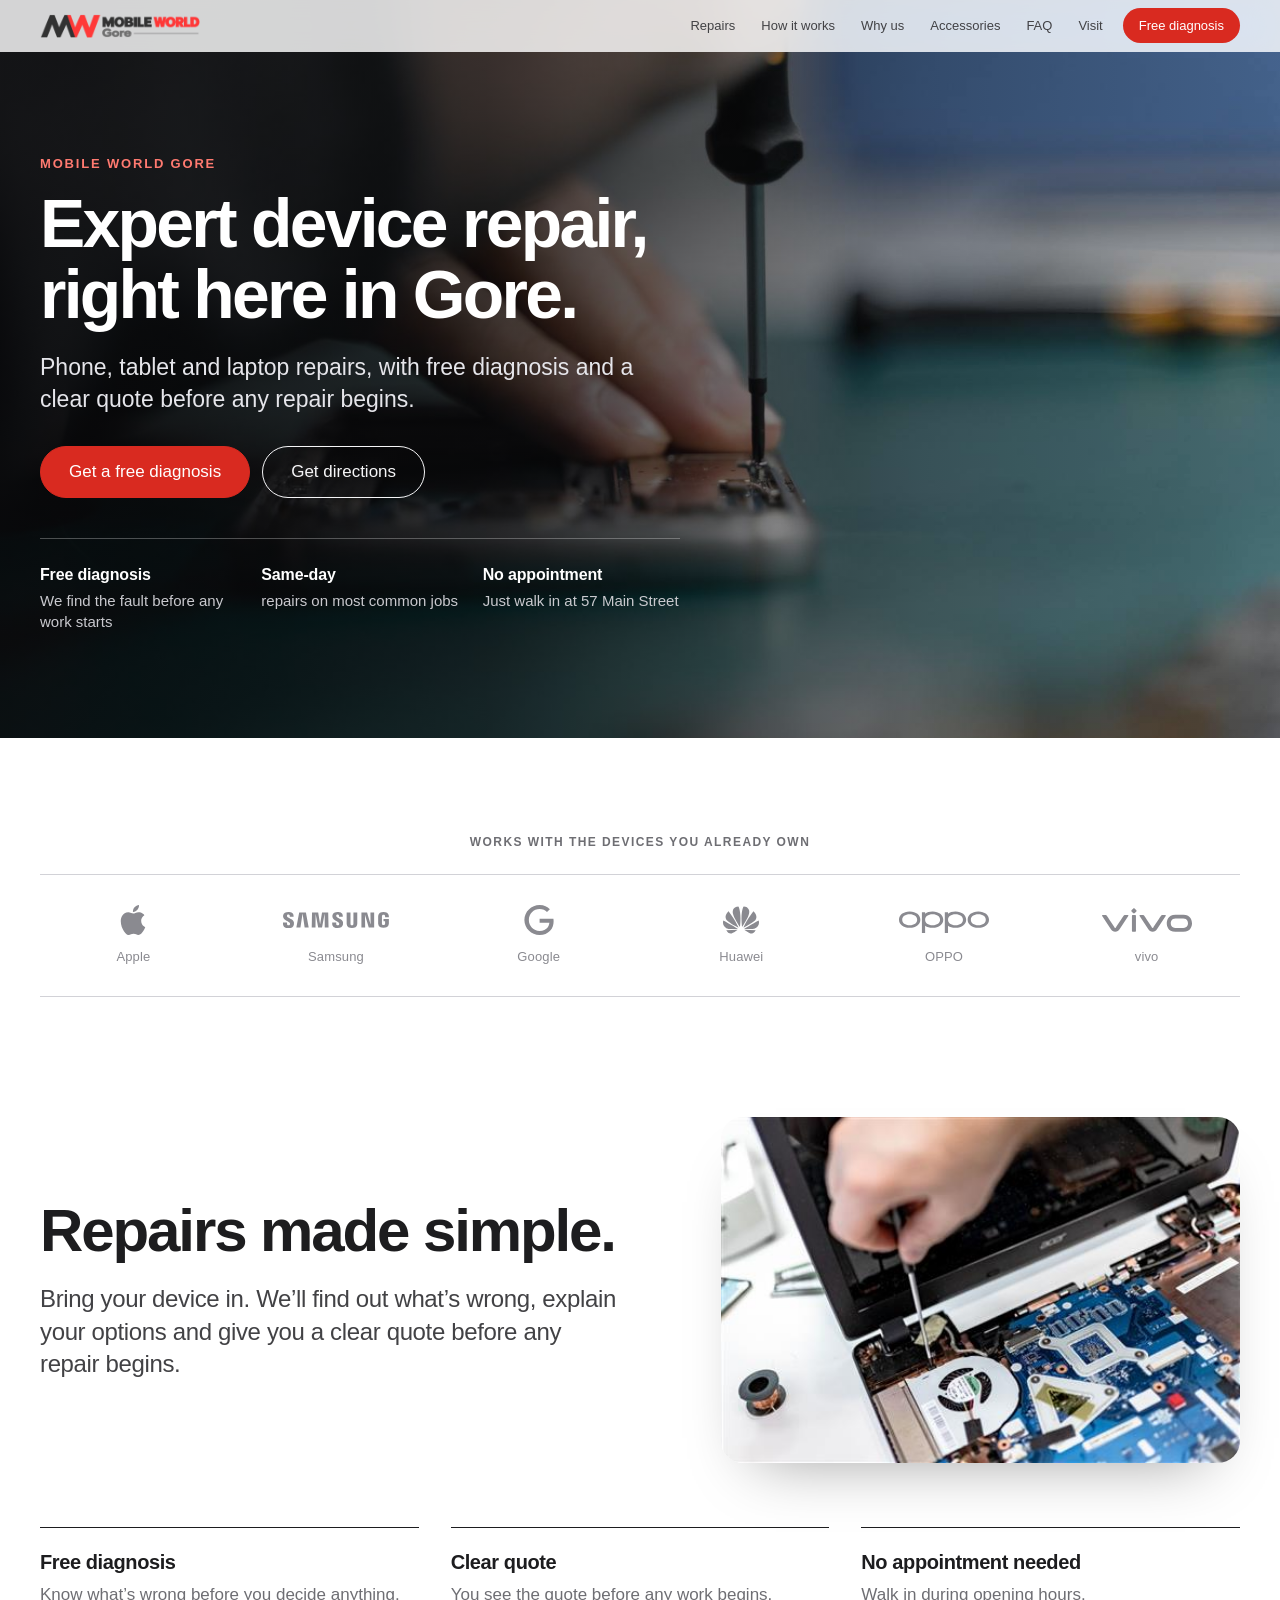
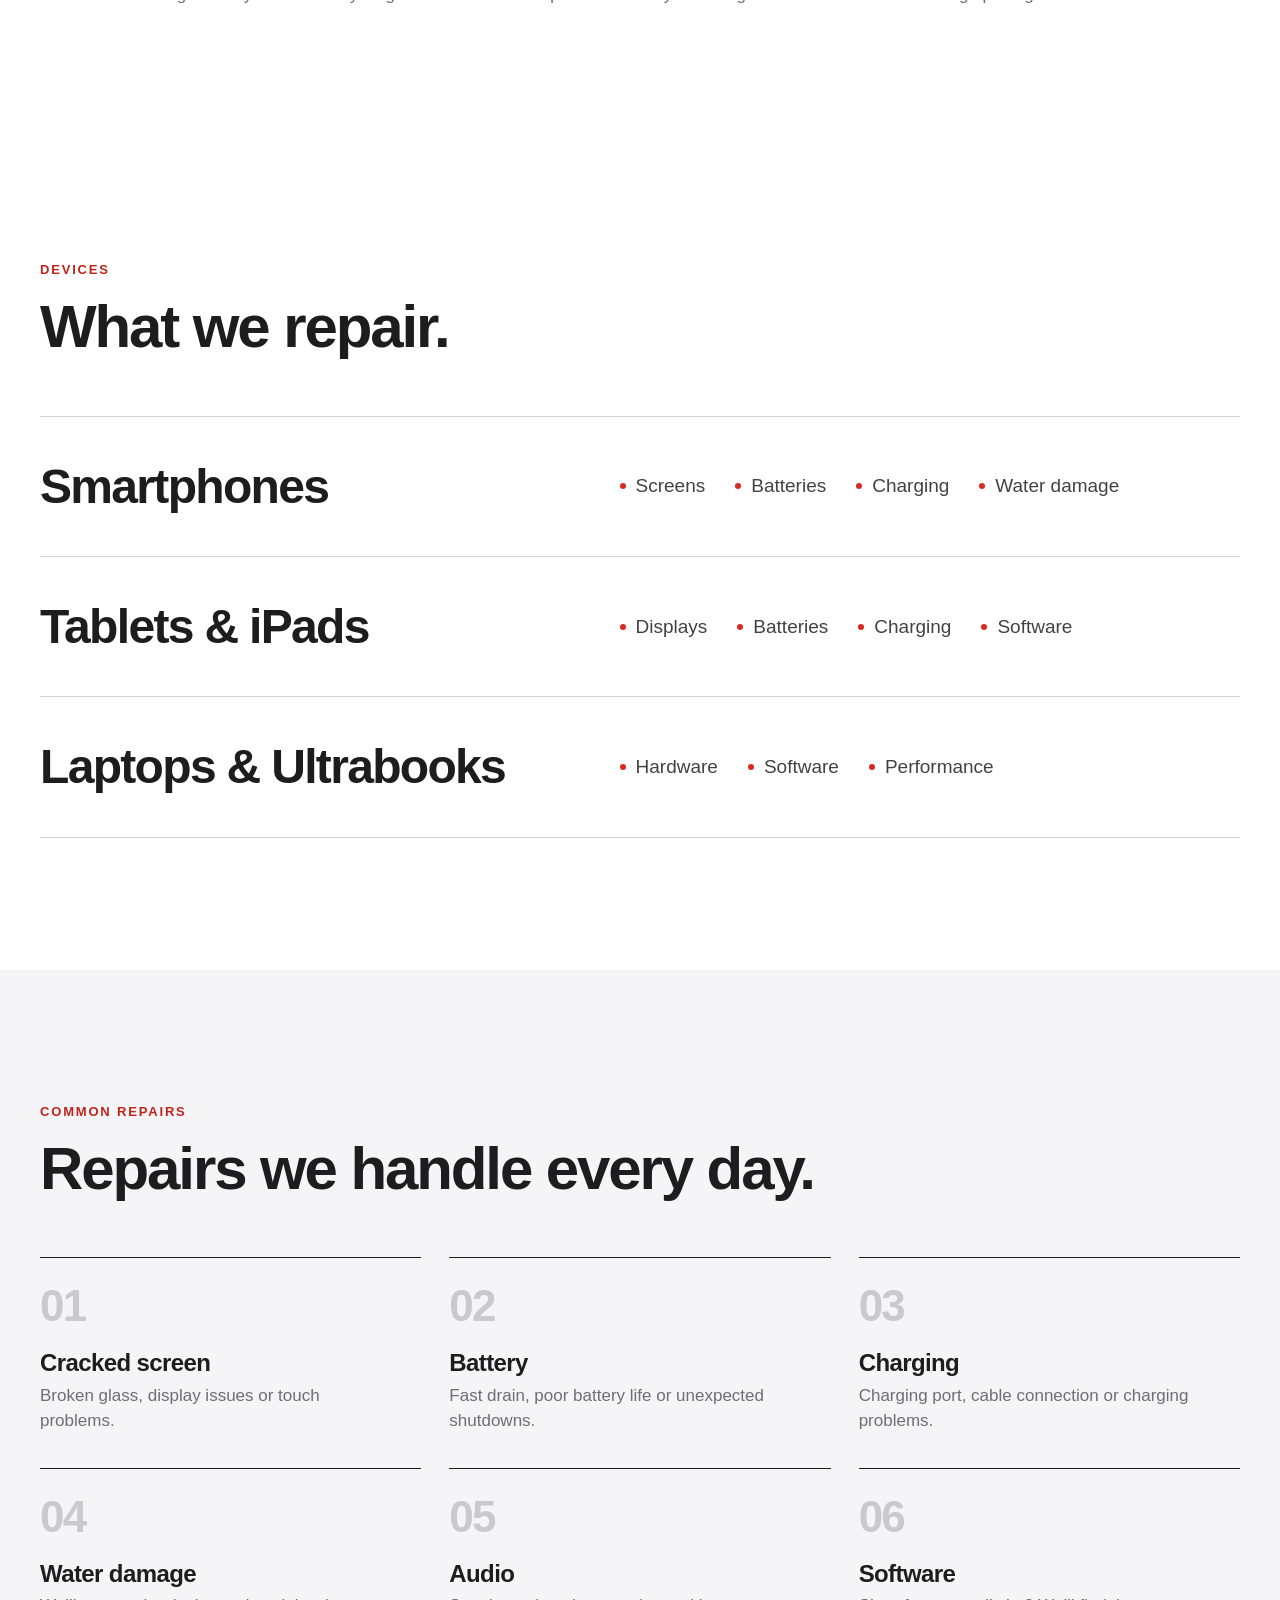
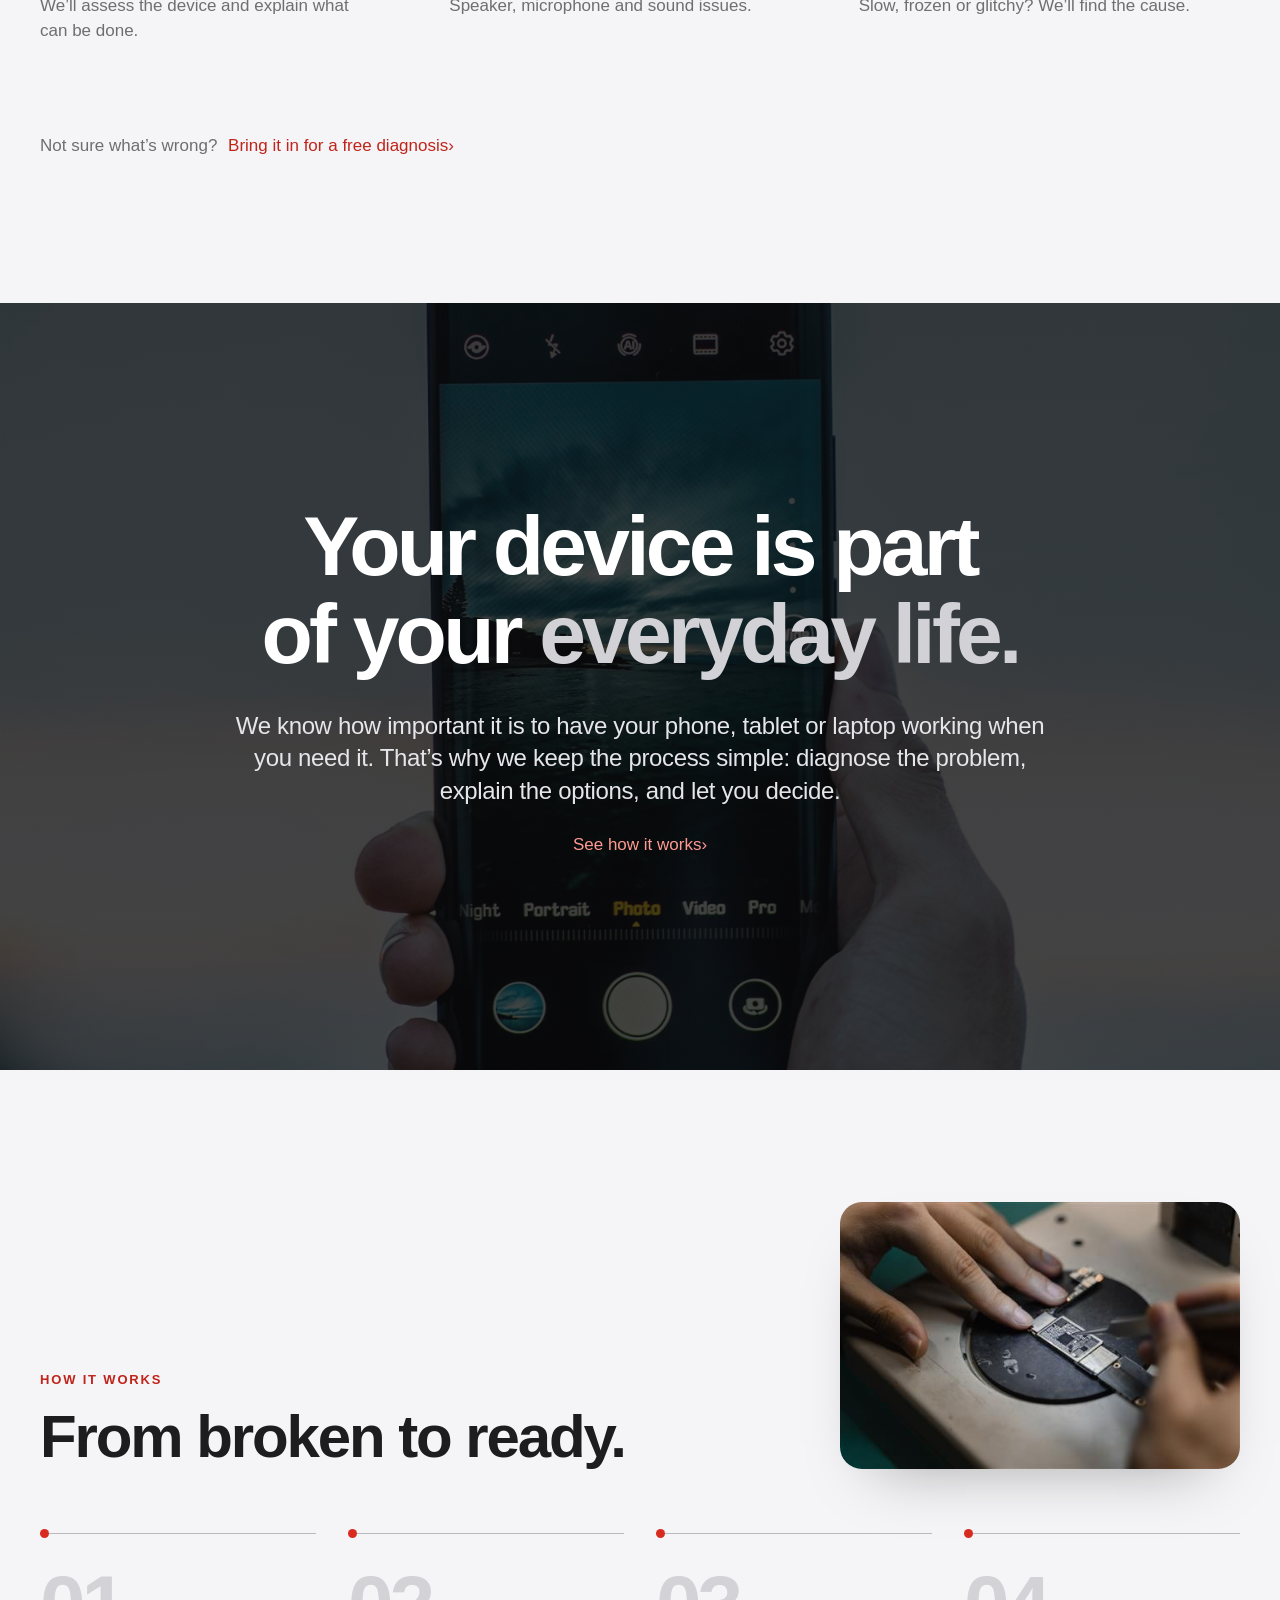
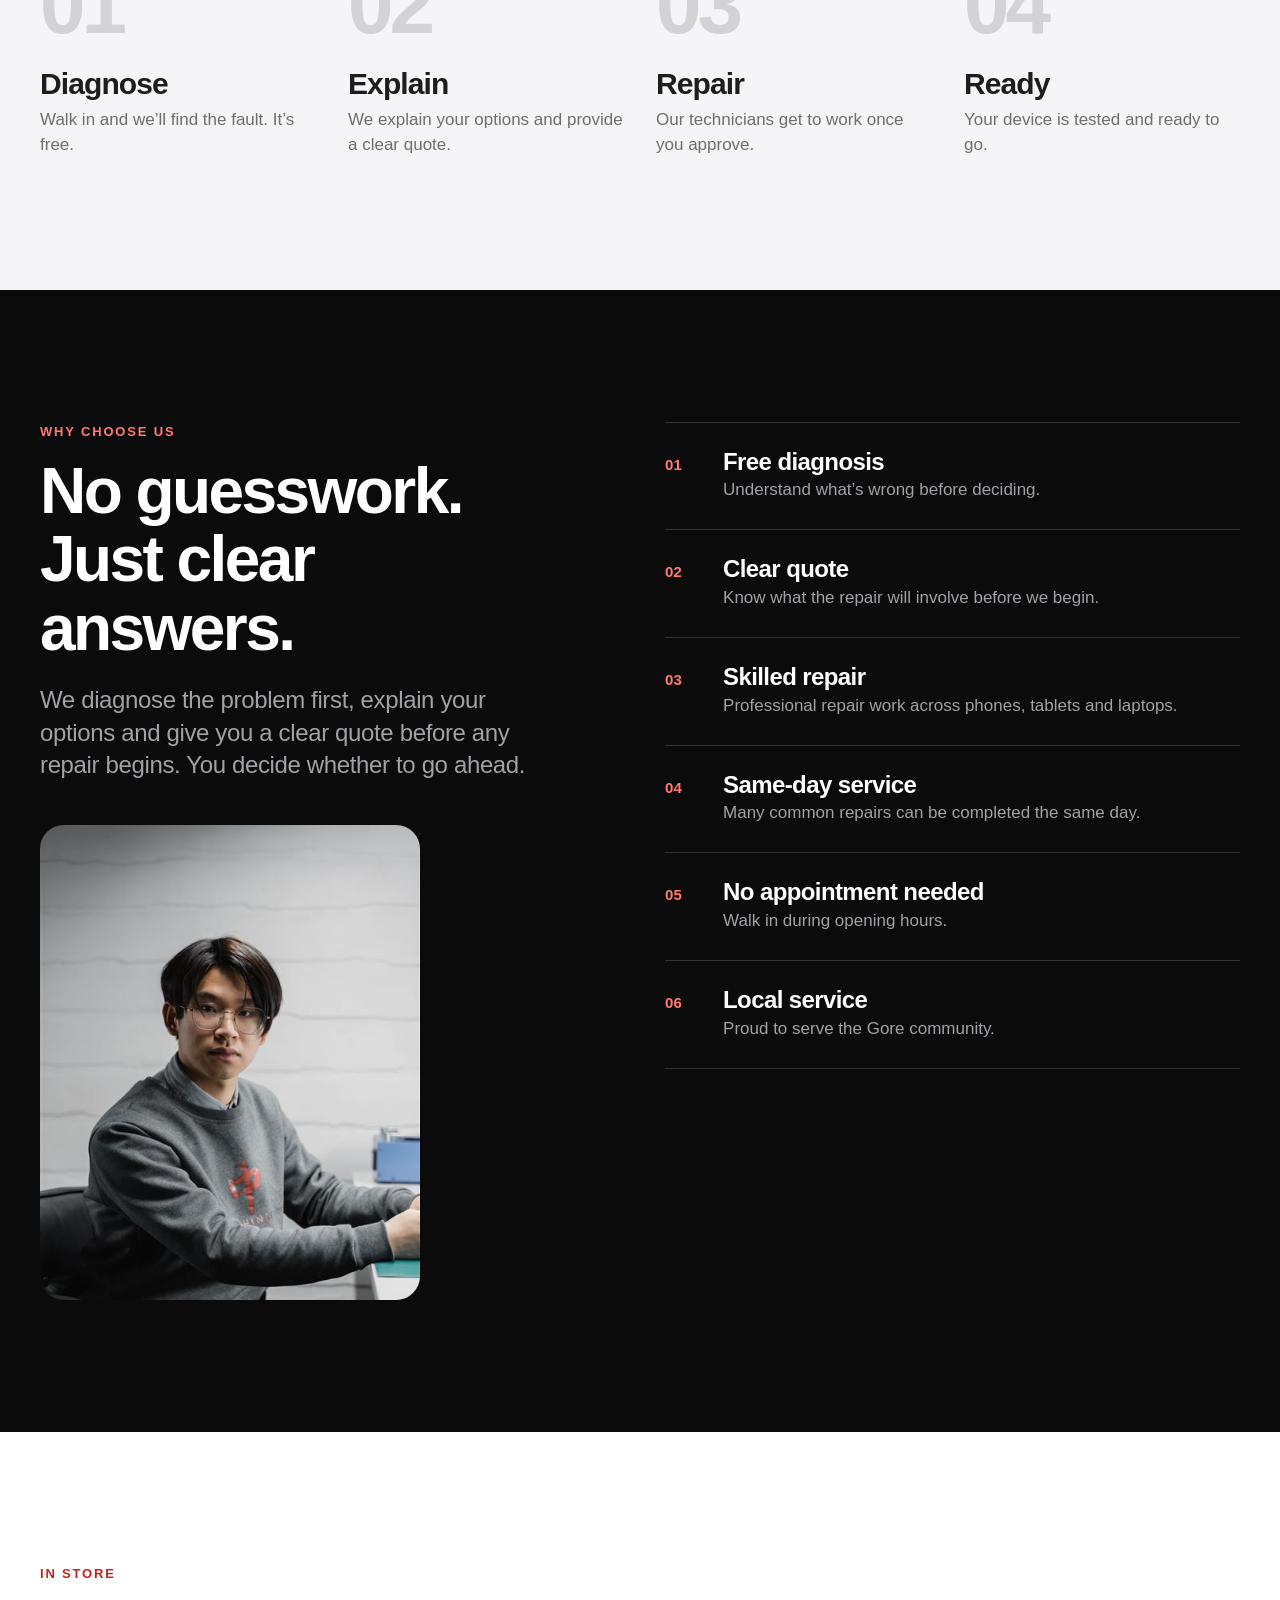
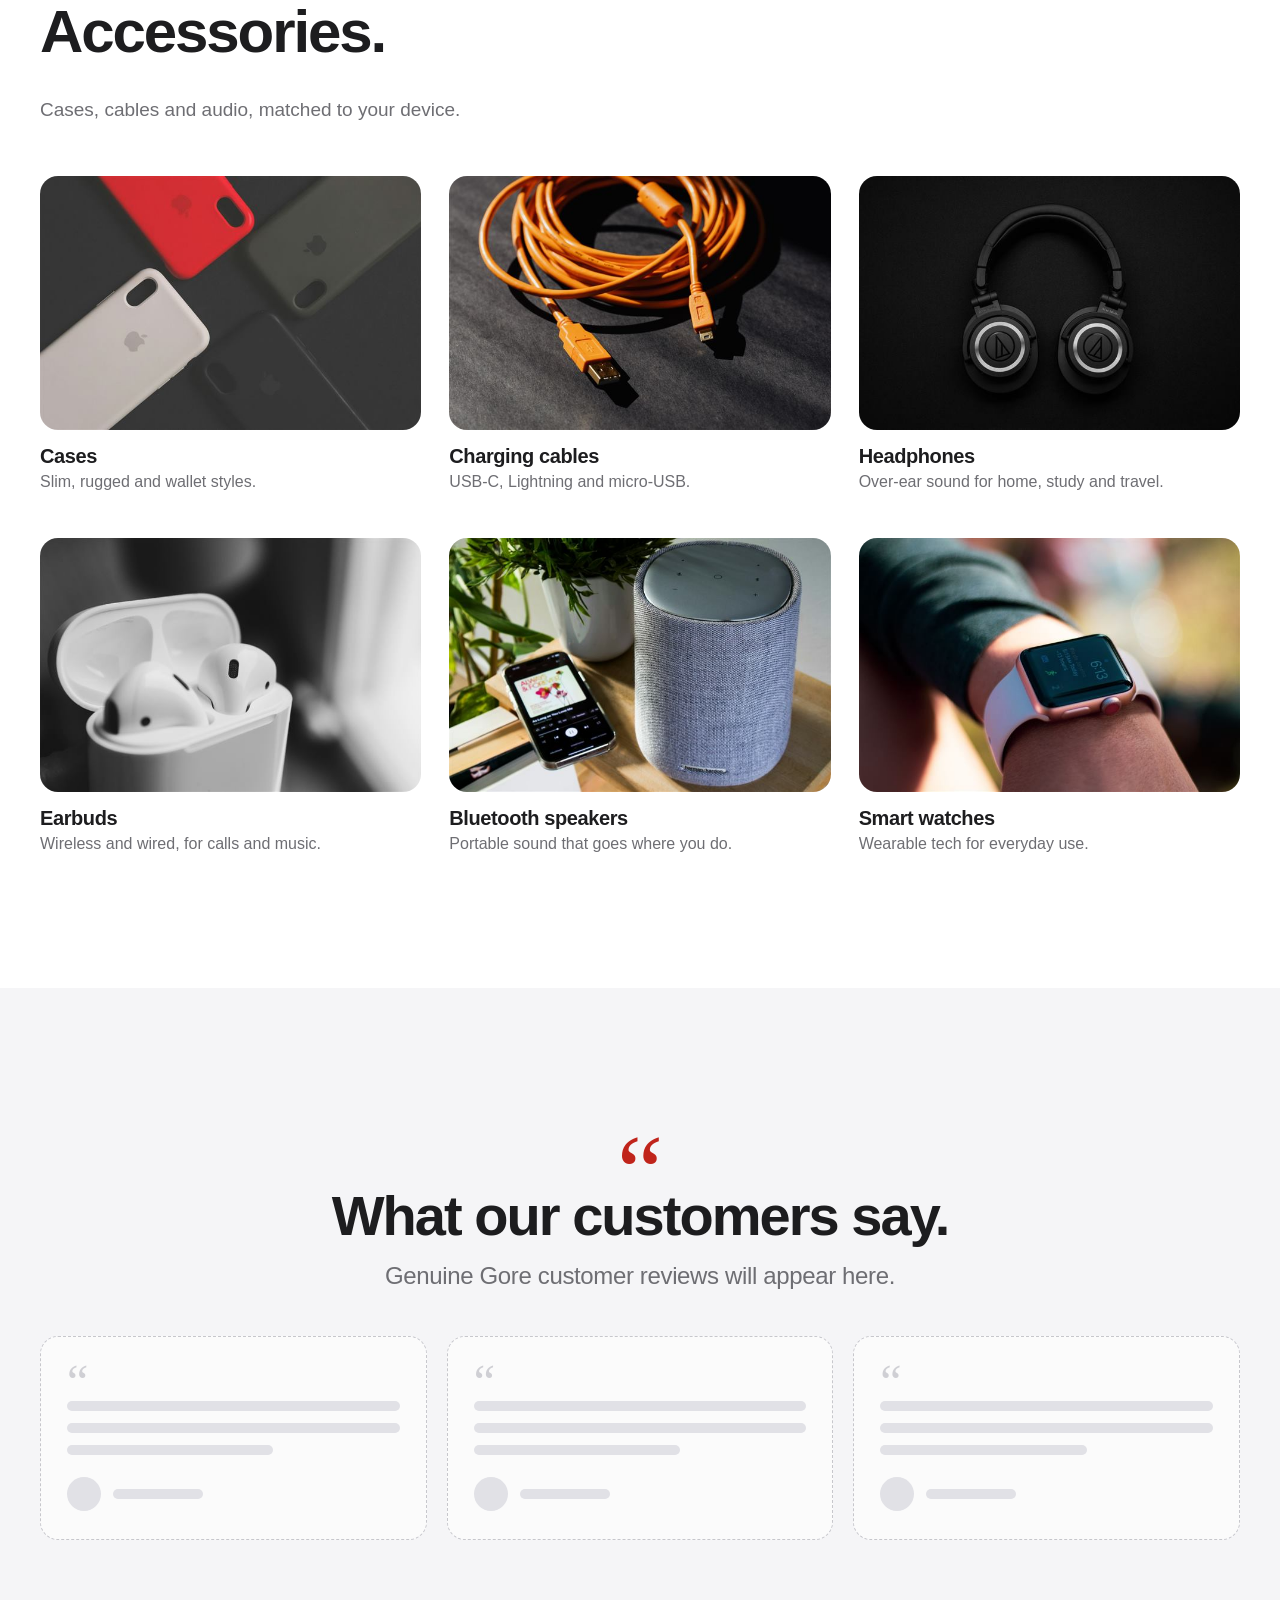
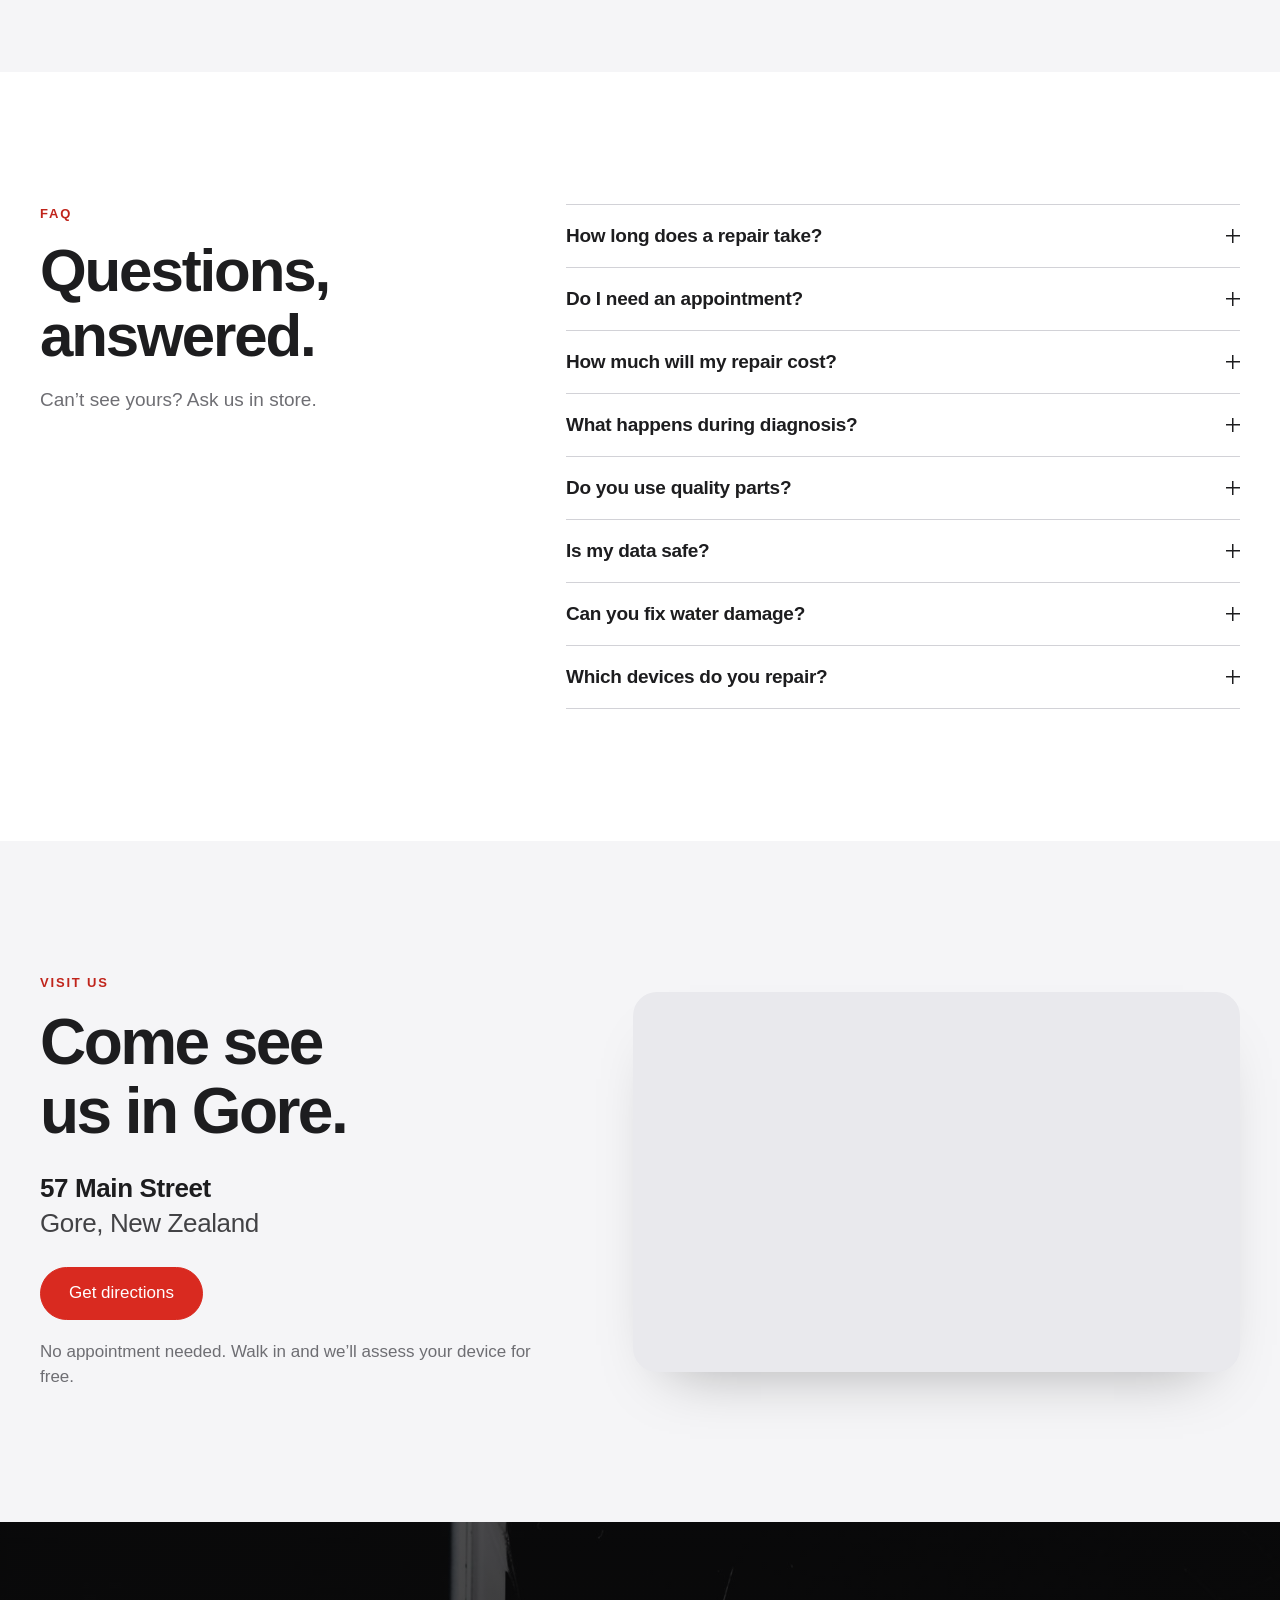
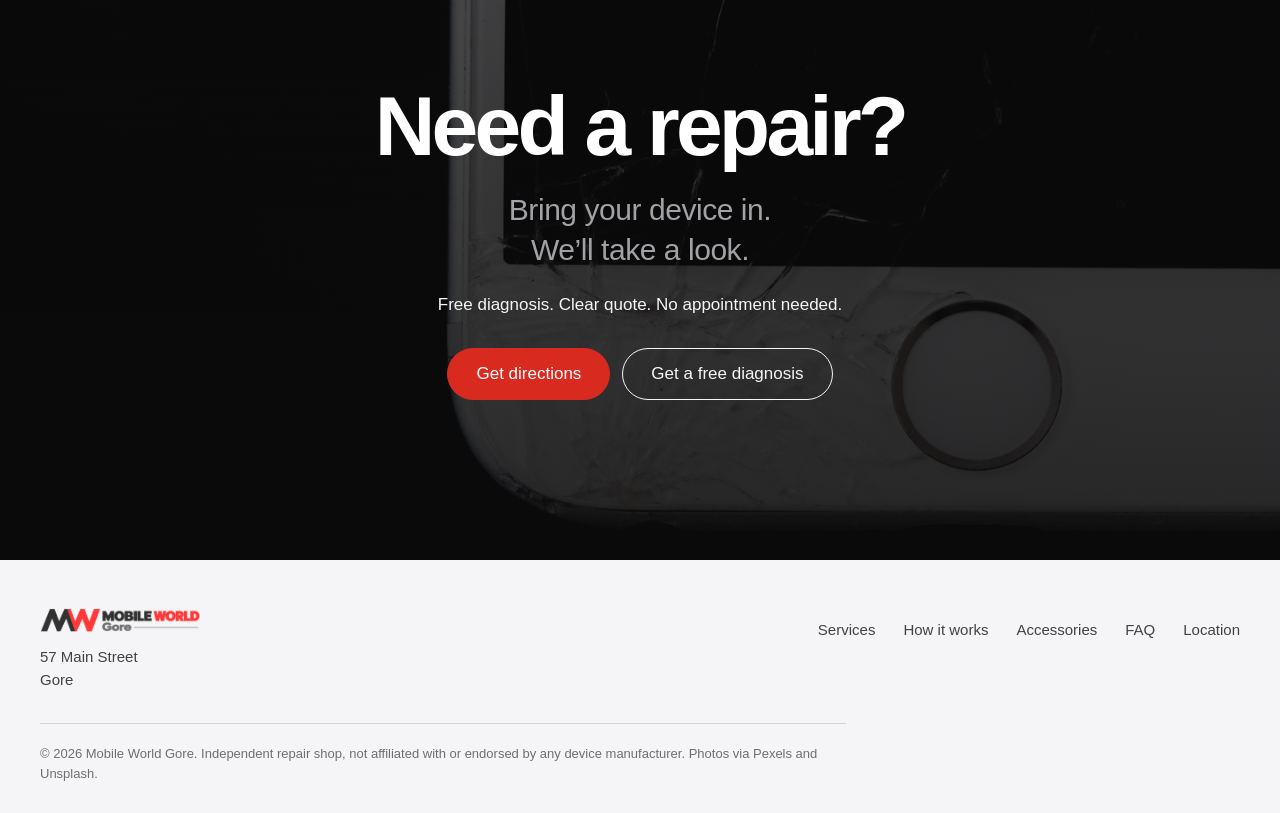
==== commit 3b1a195e: "Photo-led hero with text on image; add supporting photos to intro, statement, process and closing se" ====
--- a/index.html
+++ b/index.html
@@ -10,7 +10,7 @@
 <meta property="og:description" content="Phone, tablet and laptop repairs in Gore. Free diagnosis and a clear quote before any repair begins.">
 <link rel="icon" href="assets/icon-512.png" type="image/png">
 <link rel="apple-touch-icon" href="assets/icon-512.png">
-<link rel="preload" as="image" href="assets/img3/hero-640.jpg" imagesrcset="assets/img3/hero-640.jpg 640w, assets/img3/hero-1100.jpg 1100w" imagesizes="(min-width: 900px) 540px, calc(100vw - 40px)" fetchpriority="high">
+<link rel="preload" as="image" href="assets/img3/herobg-900.jpg" imagesrcset="assets/img3/herobg-900.jpg 900w, assets/img3/herobg-1600.jpg 1600w" imagesizes="100vw" fetchpriority="high">
 <link rel="stylesheet" href="style.css">
 <script>document.documentElement.classList.add('js');setTimeout(function(){if(!window.__mw)document.documentElement.classList.remove('js')},3500)</script>
 </head>
@@ -38,14 +38,15 @@
 
 <!-- 1. HERO -->
 <section class="hero">
- <div class="wrap hero-grid">
+ <img class="hero-bg" src="assets/img3/herobg-1600.jpg" srcset="assets/img3/herobg-900.jpg 900w, assets/img3/herobg-1600.jpg 1600w" sizes="100vw" width="1600" height="1066" alt="A technician repairing a phone with a precision screwdriver" fetchpriority="high">
+ <div class="wrap hero-in">
   <div class="hero-text">
    <p class="eyebrow rv">Mobile World Gore</p>
    <h1 class="rv d1">Expert device repair, right here in&nbsp;Gore.</h1>
    <p class="lede rv d2">Phone, tablet and laptop repairs, with free diagnosis and a clear quote before any repair begins.</p>
    <p class="actions rv d3">
     <a class="btn" href="#visit">Get a free diagnosis</a>
-    <a class="btn btn-line" href="https://www.google.com/maps/dir/?api=1&destination=57+Main+Street,+Gore,+New+Zealand" target="_blank" rel="noopener">Get directions</a>
+    <a class="btn btn-line btn-line-light" href="https://www.google.com/maps/dir/?api=1&destination=57+Main+Street,+Gore,+New+Zealand" target="_blank" rel="noopener">Get directions</a>
    </p>
    <ul class="facts rv d4">
     <li><strong>Free diagnosis</strong><span>We find the fault before any work starts</span></li>
@@ -53,10 +54,6 @@
     <li><strong>No appointment</strong><span>Just walk in at 57 Main Street</span></li>
    </ul>
   </div>
-  <figure class="hero-fig rv d2">
-   <img src="assets/img3/hero-1100.jpg" srcset="assets/img3/hero-640.jpg 640w, assets/img3/hero-1100.jpg 1100w" sizes="(min-width: 900px) 540px, calc(100vw - 40px)" width="1100" height="733" alt="A technician repairing a phone with a precision screwdriver" fetchpriority="high">
-   <figcaption><svg viewBox="0 0 24 24" aria-hidden="true"><path d="M12 21.2c3.7-3.9 6.2-7.3 6.2-10.4a6.2 6.2 0 0 0-12.4 0c0 3.1 2.5 6.5 6.2 10.4Z"/><circle cx="12" cy="10.6" r="2.4"/></svg>57 Main Street, Gore</figcaption>
-  </figure>
  </div>
 </section>
 
@@ -75,8 +72,11 @@
 
   <div class="simple">
    <div class="simple-head">
-    <h2 class="rv">Repairs made simple.</h2>
-    <p class="big rv d1">Bring your device in. We’ll find out what’s wrong, explain your options and give you a clear quote before any repair begins.</p>
+    <div class="simple-copy">
+     <h2 class="rv">Repairs made simple.</h2>
+     <p class="big rv d1">Bring your device in. We’ll find out what’s wrong, explain your options and give you a clear quote before any repair begins.</p>
+    </div>
+    <img class="simple-img rv d2" src="assets/img3/laptop-s-480.jpg" srcset="assets/img3/laptop-s-480.jpg 480w, assets/img3/laptop-s-800.jpg 800w" sizes="(min-width: 900px) 470px, calc(100vw - 40px)" width="800" height="533" alt="A technician repairing a laptop" loading="lazy">
    </div>
    <ul class="simple-points">
     <li class="rv"><strong>Free diagnosis</strong><span>Know what’s wrong before you decide anything.</span></li>
@@ -128,7 +128,8 @@
 
 <!-- 5. BRAND STATEMENT -->
 <section class="statement">
- <div class="wrap narrow">
+ <img class="bg-img" src="assets/img3/moodbg-1600.jpg" srcset="assets/img3/moodbg-900.jpg 900w, assets/img3/moodbg-1600.jpg 1600w" sizes="100vw" width="900" height="1350" alt="" loading="lazy">
+ <div class="wrap narrow st-in">
   <h2 class="rv">Your device is part of your <span>everyday life.</span></h2>
   <p class="big rv d1">We know how important it is to have your phone, tablet or laptop working when you need it. That’s why we keep the process simple: diagnose the problem, explain the options, and let you decide.</p>
   <p class="rv d2"><a class="more" href="#process">See how it works</a></p>
@@ -138,8 +139,13 @@
 <!-- 6. HOW IT WORKS -->
 <section class="sec sec-grey" id="process">
  <div class="wrap">
-  <p class="eyebrow rv">How it works</p>
-  <h2 class="sec-title rv d1">From broken to ready.</h2>
+  <div class="process-head">
+   <div>
+    <p class="eyebrow rv">How it works</p>
+    <h2 class="sec-title rv d1">From broken to ready.</h2>
+   </div>
+   <img class="process-img rv d2" src="assets/img3/battery-480.jpg" srcset="assets/img3/battery-480.jpg 480w, assets/img3/battery-800.jpg 800w" sizes="(min-width: 900px) 420px, calc(100vw - 40px)" width="800" height="533" alt="Hands working on a phone’s internal components" loading="lazy">
+  </div>
   <ol class="steps">
    <li class="rv"><span class="n">01</span><h3>Diagnose</h3><p>Walk in and we’ll find the fault. It’s free.</p></li>
    <li class="rv d1"><span class="n">02</span><h3>Explain</h3><p>We explain your options and provide a clear quote.</p></li>
@@ -250,7 +256,8 @@
 
 <!-- 12. FINAL CTA -->
 <section class="cta">
- <div class="wrap narrow">
+ <img class="bg-img" src="assets/img3/ctabg-1600.jpg" srcset="assets/img3/ctabg-900.jpg 900w, assets/img3/ctabg-1600.jpg 1600w" sizes="100vw" width="1600" height="1200" alt="" loading="lazy">
+ <div class="wrap narrow cta-in">
   <h2 class="rv">Need a repair?</h2>
   <p class="big rv d1">Bring your device in.<br>We’ll take a look.</p>
   <p class="cta-points rv d2">Free diagnosis. Clear quote. No appointment needed.</p>
--- a/style.css
+++ b/style.css
@@ -297,3 +297,53 @@
 @media(max-width:900px){.skel{grid-template-columns:1fr}.skel>div:nth-child(n+2){display:none}}
 .bar-cta{white-space:nowrap}
 @media(max-width:560px){.bar-cta{display:none}}
+
+/* ---- photo-led hero + supporting imagery ---- */
+.hero{position:relative;isolation:isolate;overflow:hidden;background:#111;color:#fff;min-height:clamp(560px,82vh,780px);display:flex;align-items:center;padding:calc(52px + clamp(44px,8vw,100px)) 0 clamp(56px,9vw,104px)}
+.hero-bg{position:absolute;inset:0;width:100%;height:100%;object-fit:cover;object-position:72% 50%;z-index:-2}
+.hero::before{content:"";position:absolute;inset:0;z-index:-1;background:linear-gradient(90deg,rgba(8,8,10,.88) 0%,rgba(8,8,10,.72) 38%,rgba(8,8,10,.3) 72%,rgba(8,8,10,.12) 100%)}
+.hero-in{width:100%}
+.hero-text{max-width:640px}
+.hero h1{color:#fff}
+.hero .eyebrow{color:var(--red-soft)}
+.hero .lede{color:#e5e5ea}
+.hero .facts{border-top-color:rgba(255,255,255,.28)}
+.hero .facts strong{color:#fff}
+.hero .facts span{color:#c9c9ce}
+.hero :focus-visible{outline-color:#ff9a92}
+
+.bg-img{position:absolute;inset:0;width:100%;height:100%;object-fit:cover;z-index:-2}
+.statement,.cta{position:relative;isolation:isolate;overflow:hidden;background:#111}
+.statement::before,.cta::before{content:"";position:absolute;inset:0;z-index:-1}
+.statement{color:#fff}
+.statement::before{background:rgba(10,10,12,.64)}
+.statement .bg-img{object-position:50% 36%}
+.statement h2{color:#fff}
+.statement h2 span{color:#c9c9ce}
+.statement .big{color:#e5e5ea}
+.statement .more{color:#ff9a92}
+.cta::before{background:linear-gradient(180deg,rgba(11,11,12,.74),rgba(11,11,12,.88))}
+.cta .bg-img{object-position:50% 45%}
+.statement :focus-visible{outline-color:#ff9a92}
+
+.simple-head{align-items:center;grid-template-columns:minmax(0,1fr) minmax(0,.86fr)}
+.simple .big{padding-top:0;margin-top:20px}
+.simple-img{width:100%;aspect-ratio:3/2;object-fit:cover;border-radius:22px;box-shadow:0 30px 60px -34px rgba(0,0,0,.4)}
+.process-head{display:grid;grid-template-columns:minmax(0,1fr) minmax(0,400px);gap:24px clamp(32px,6vw,80px);align-items:end;margin-bottom:clamp(36px,5vw,64px)}
+.process-head .sec-title{margin-bottom:0}
+.process-img{width:100%;aspect-ratio:3/2;object-fit:cover;border-radius:22px;box-shadow:0 30px 60px -34px rgba(0,0,0,.35)}
+
+@media(max-width:900px){
+ .simple-head{grid-template-columns:1fr}
+ .process-head{grid-template-columns:1fr}
+ .process-img,.simple-img{aspect-ratio:16/10}
+}
+@media(max-width:700px){
+ .hero{min-height:0;align-items:flex-start;padding:calc(52px + 34px) 0 44px}
+ .hero::before{background:linear-gradient(180deg,rgba(8,8,10,.66) 0%,rgba(8,8,10,.84) 55%,rgba(8,8,10,.93) 100%)}
+ .hero-bg{object-position:68% 30%}
+ .simple-img,.process-img{border-radius:18px}
+ .process-img{margin-top:6px}
+}
+.statement::before{background:linear-gradient(180deg,rgba(10,10,12,.8),rgba(10,10,12,.76))}
+.statement h2 span{color:#d1d1d6}
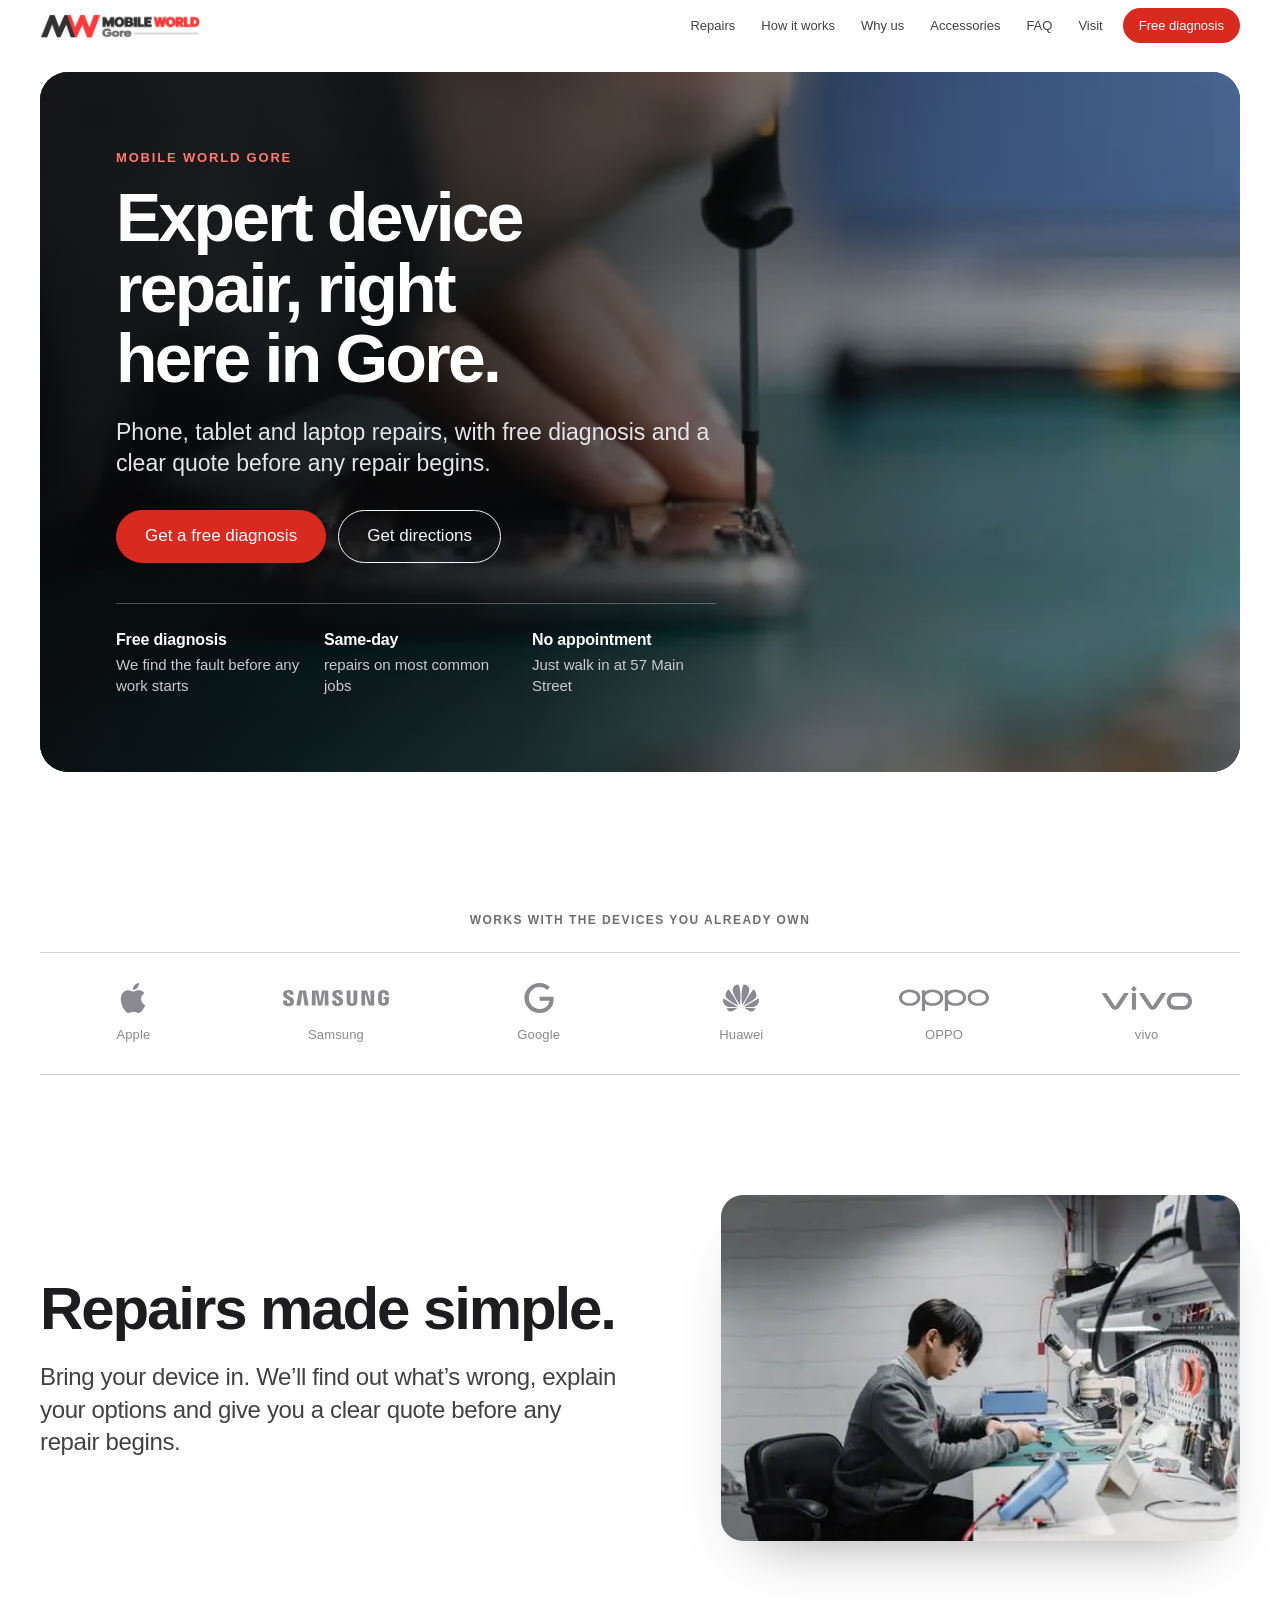
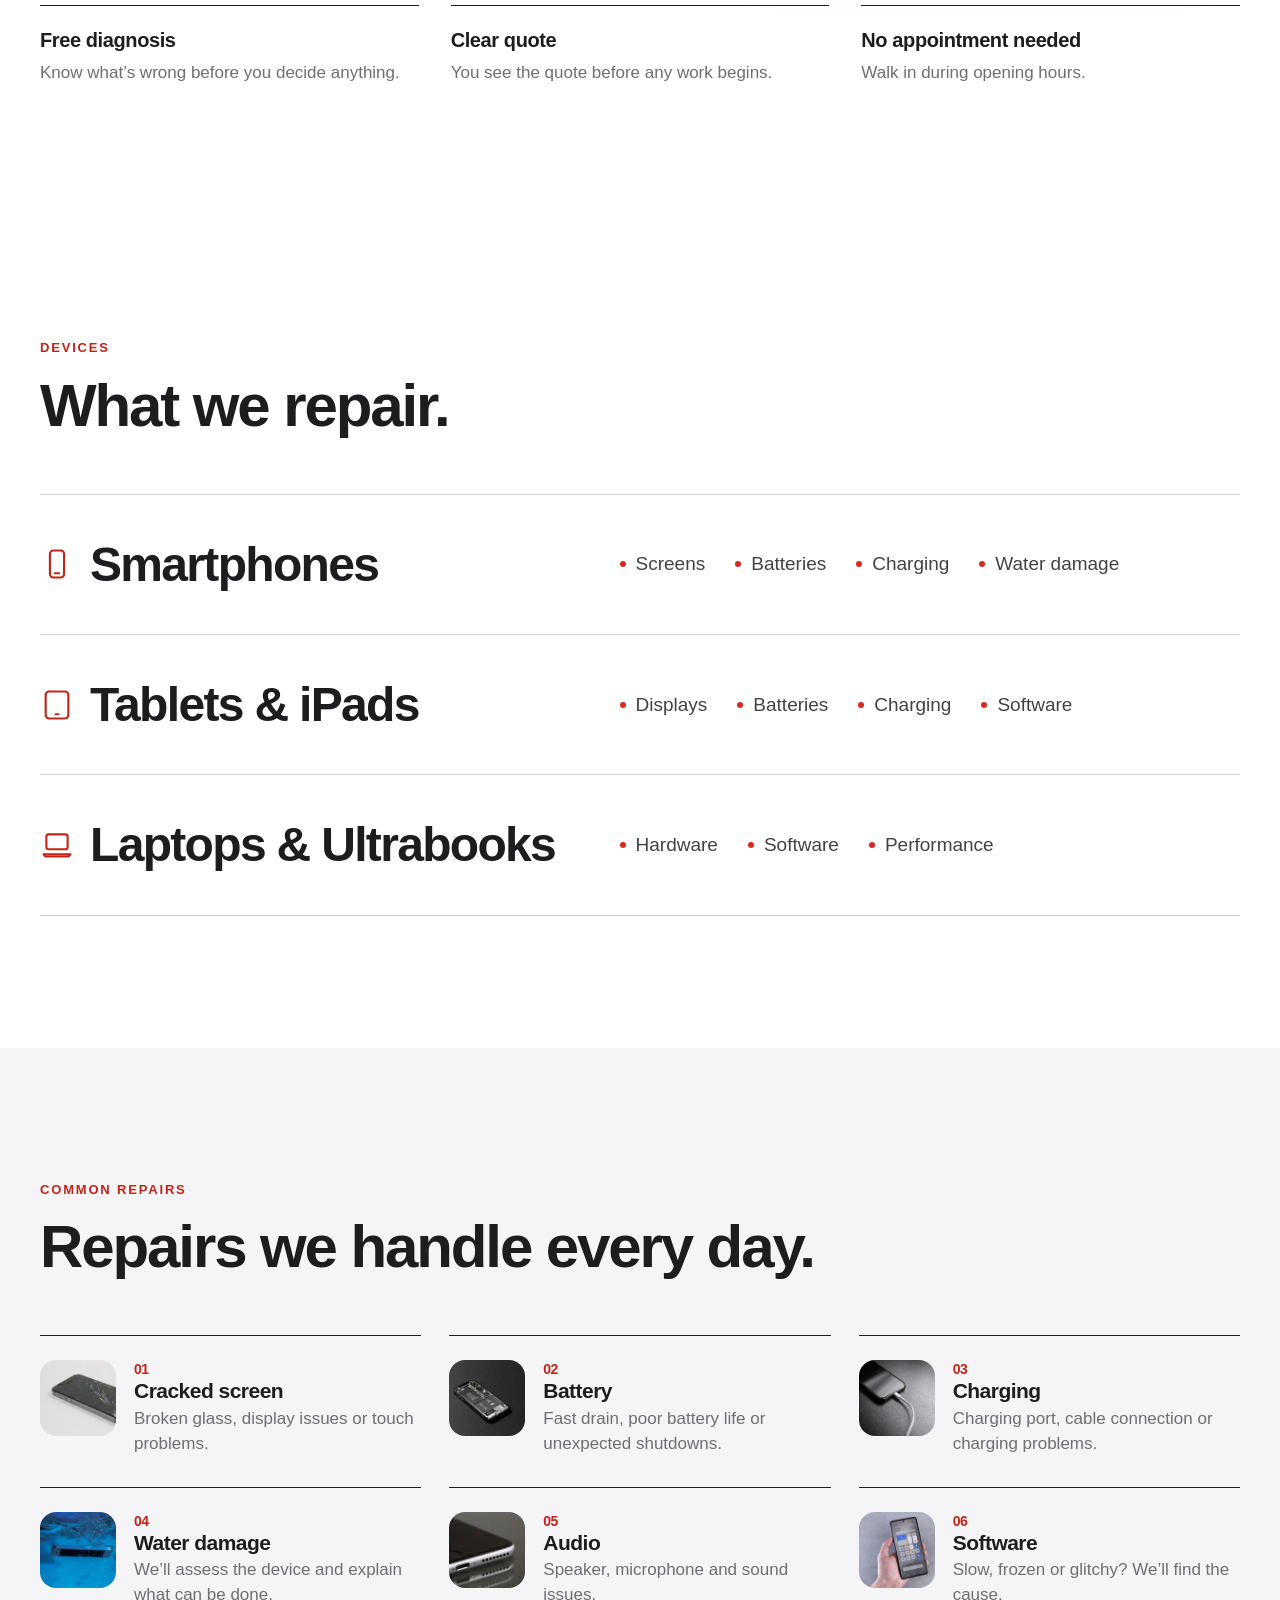
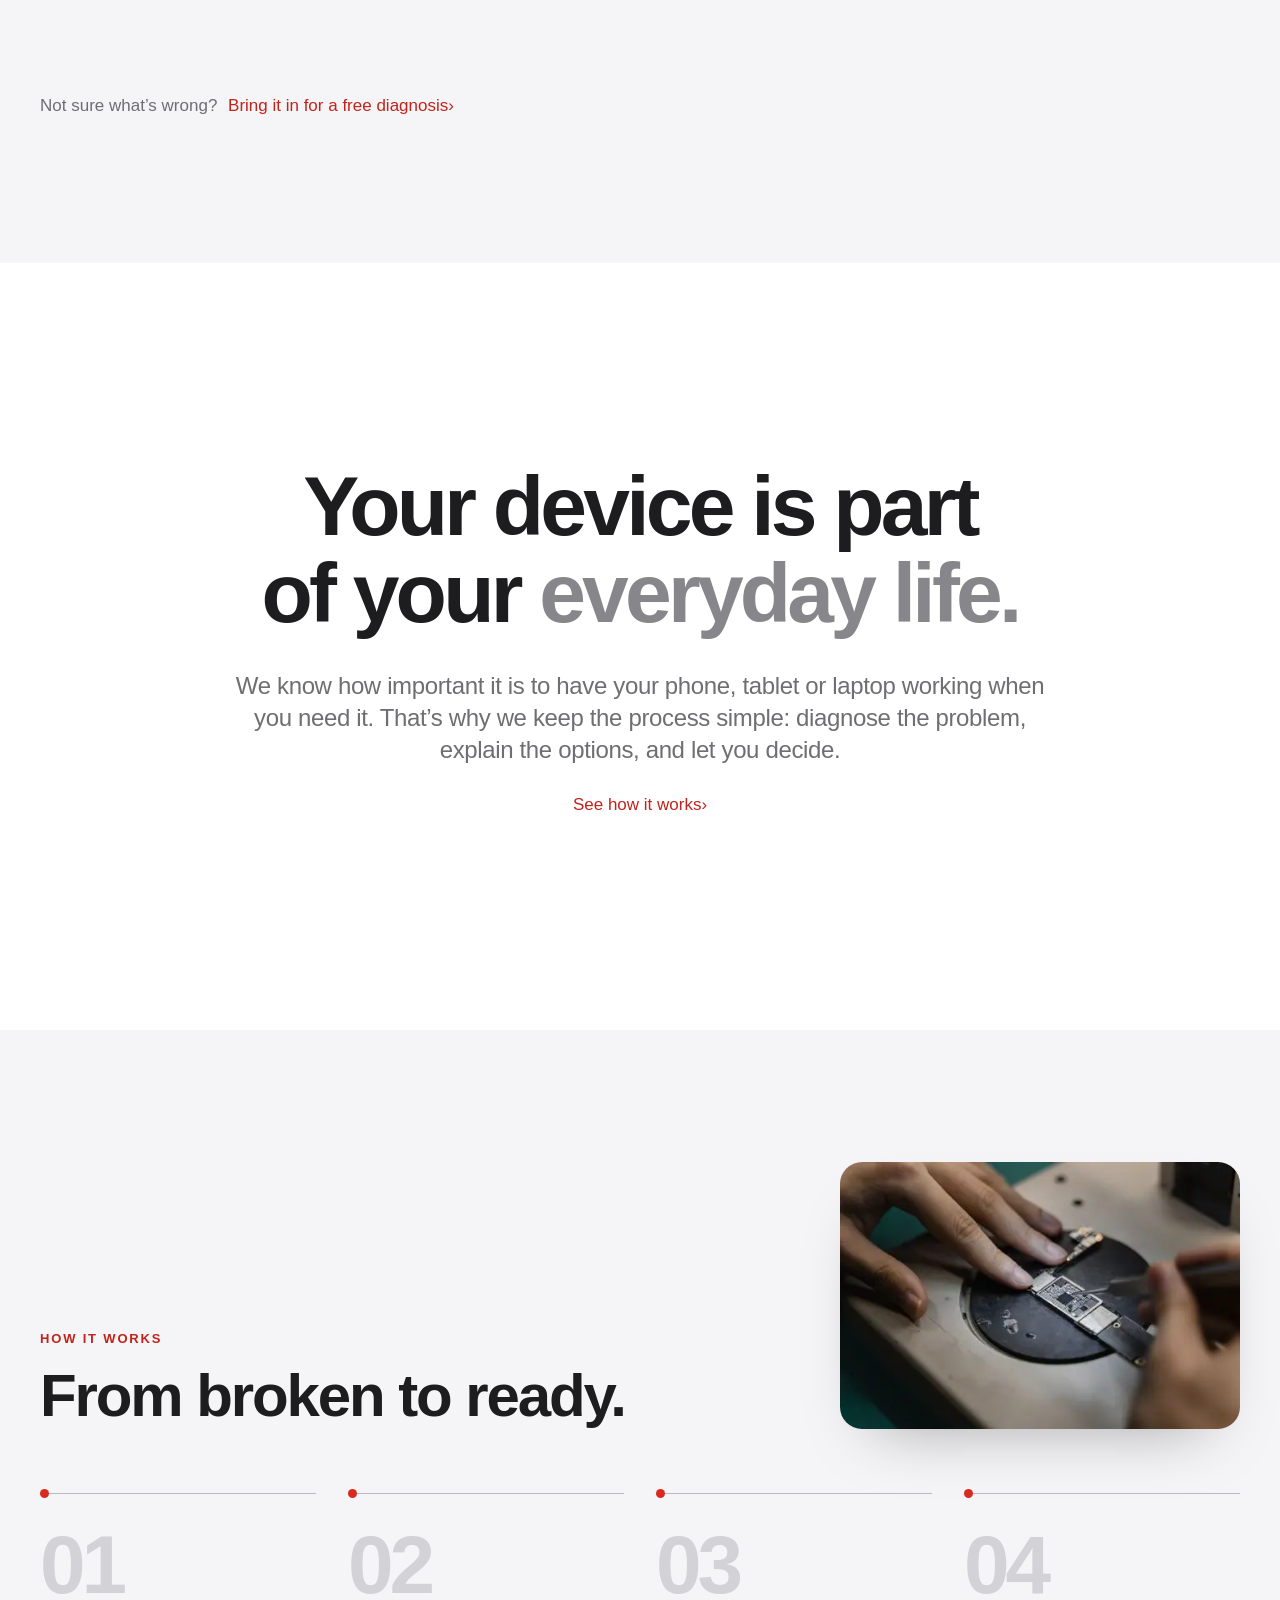
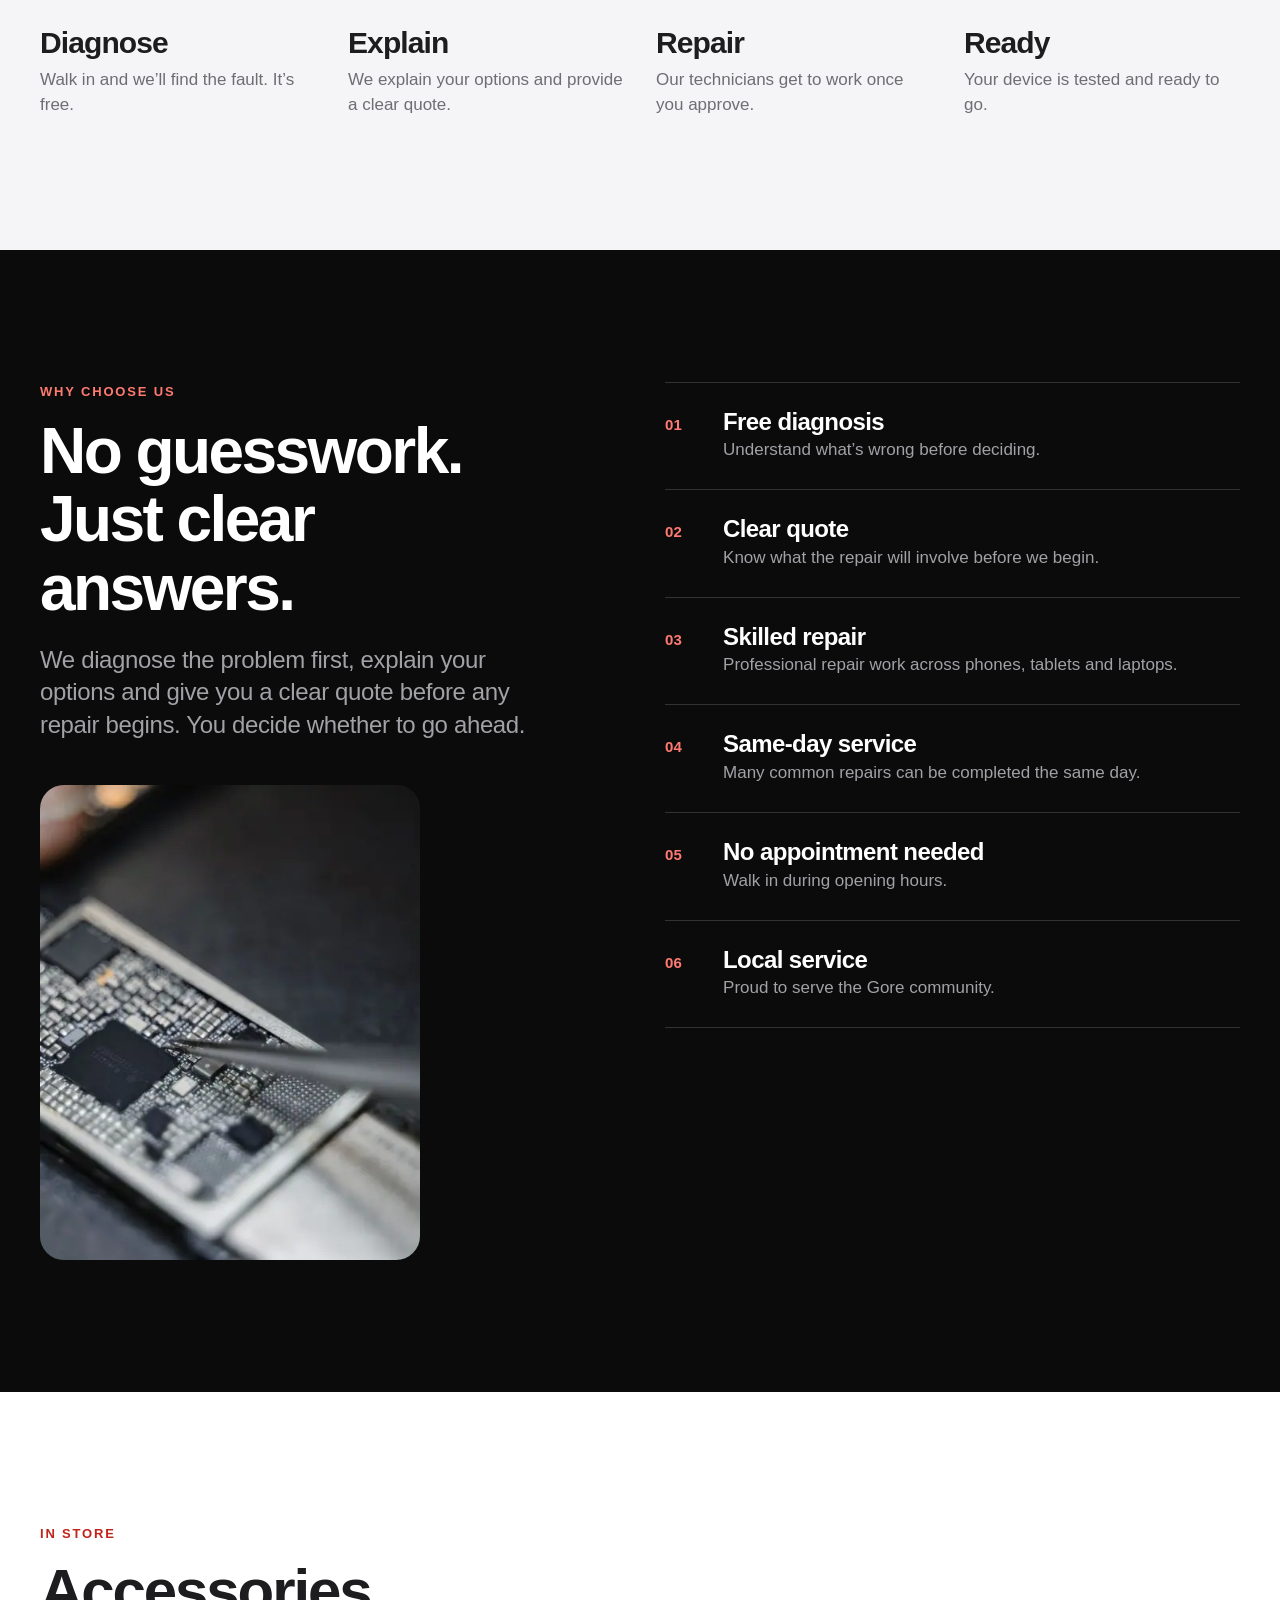
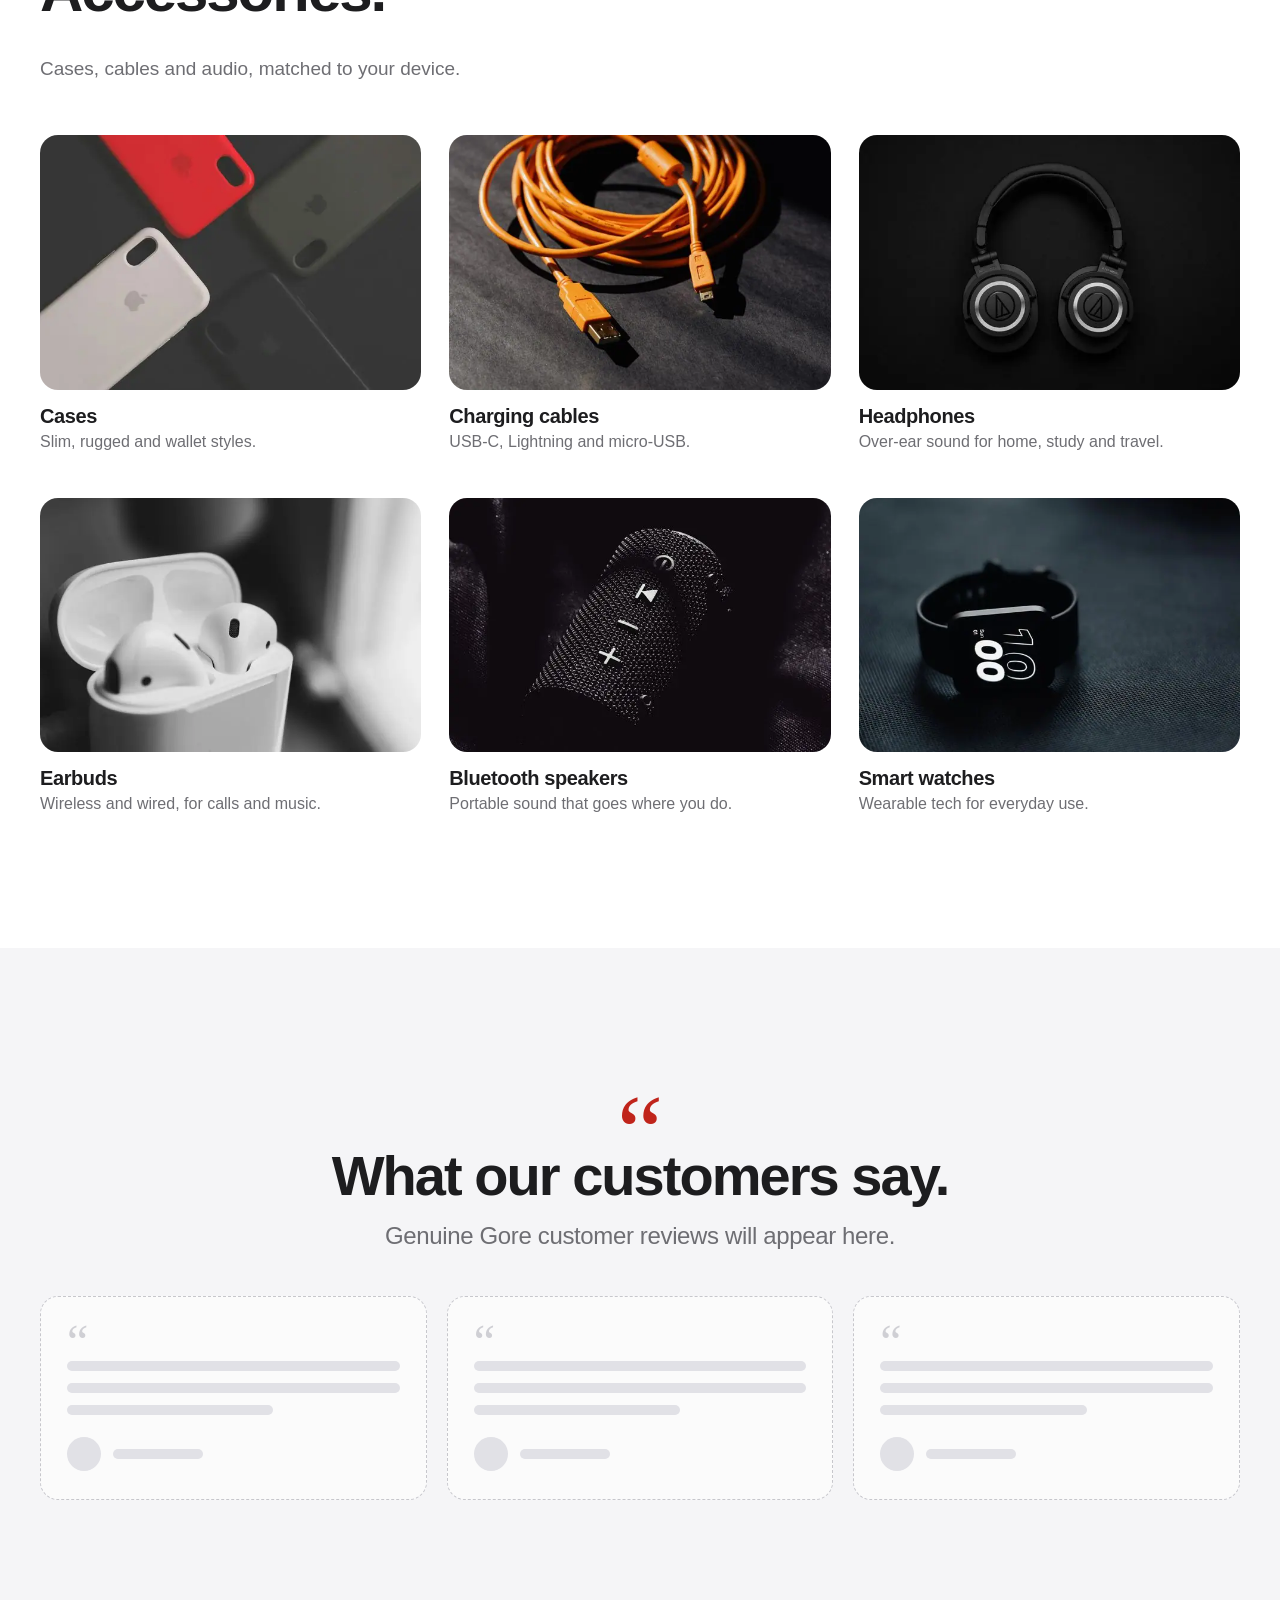
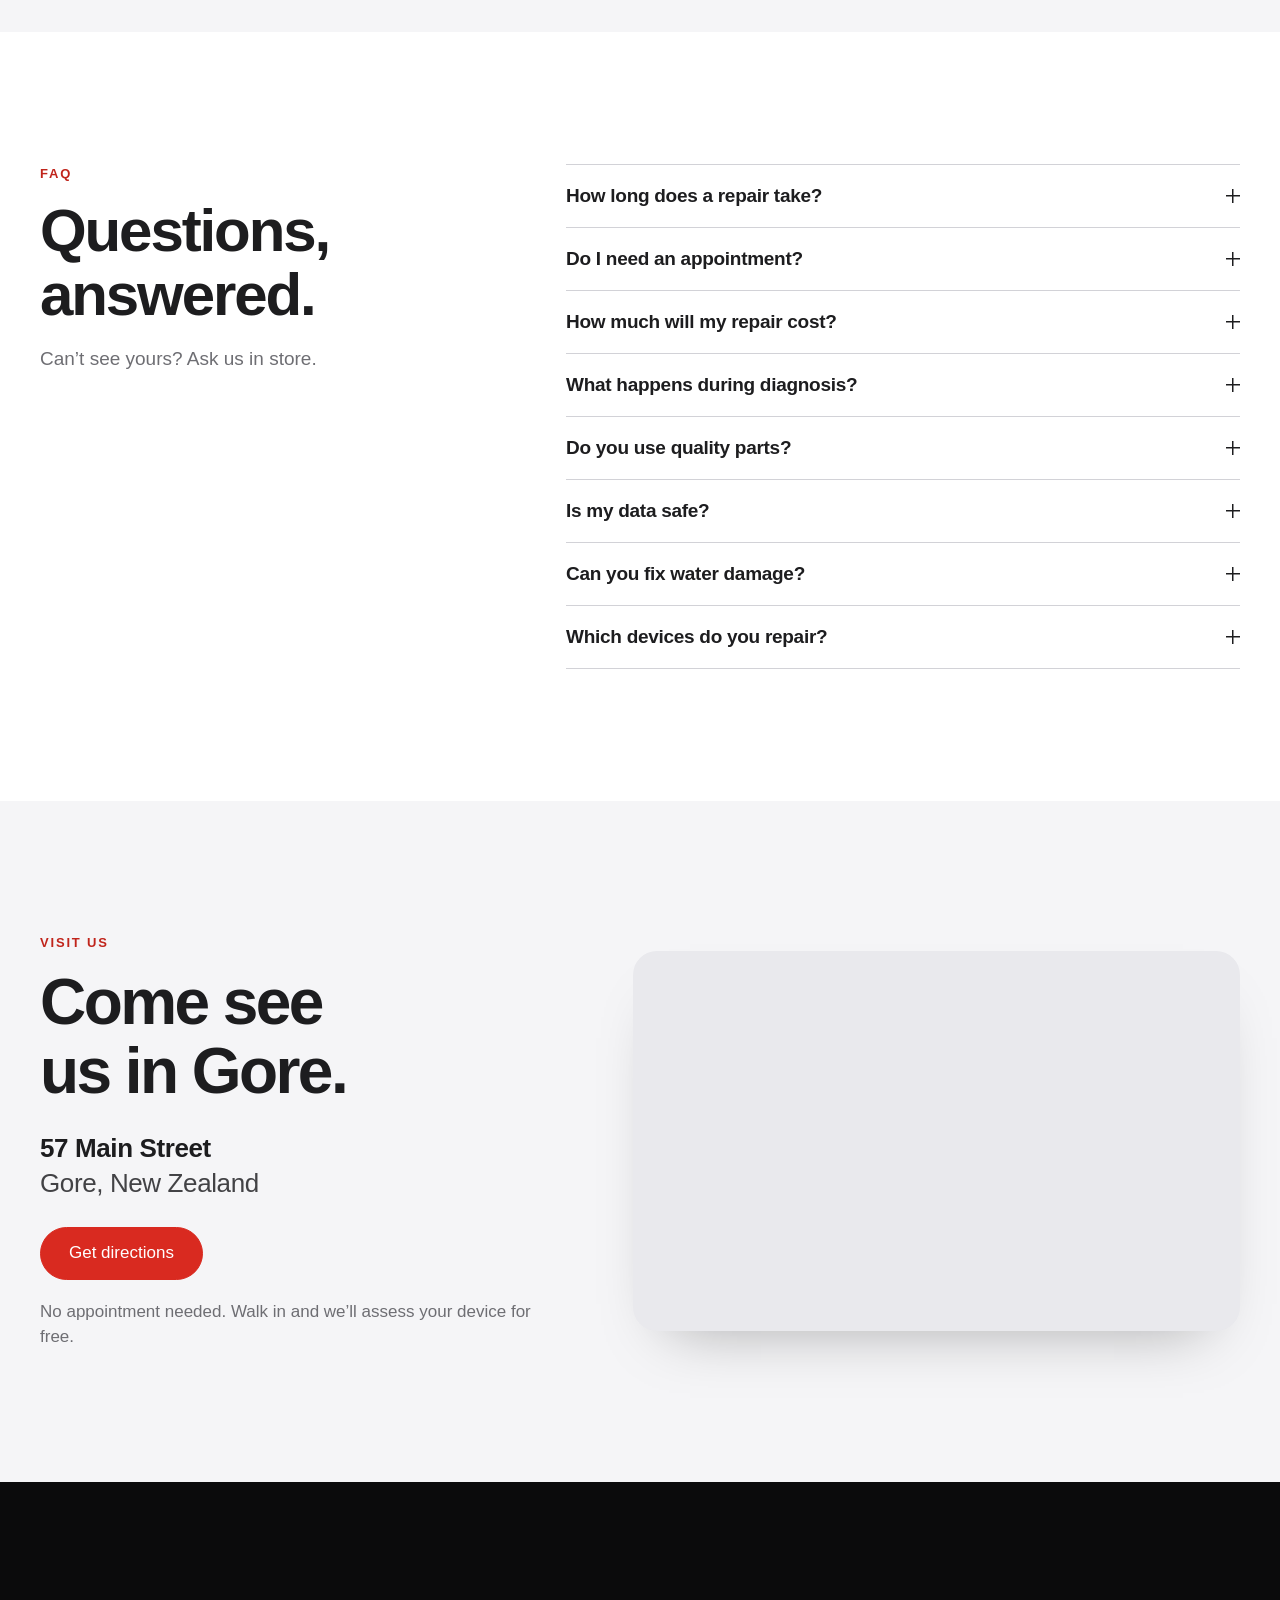
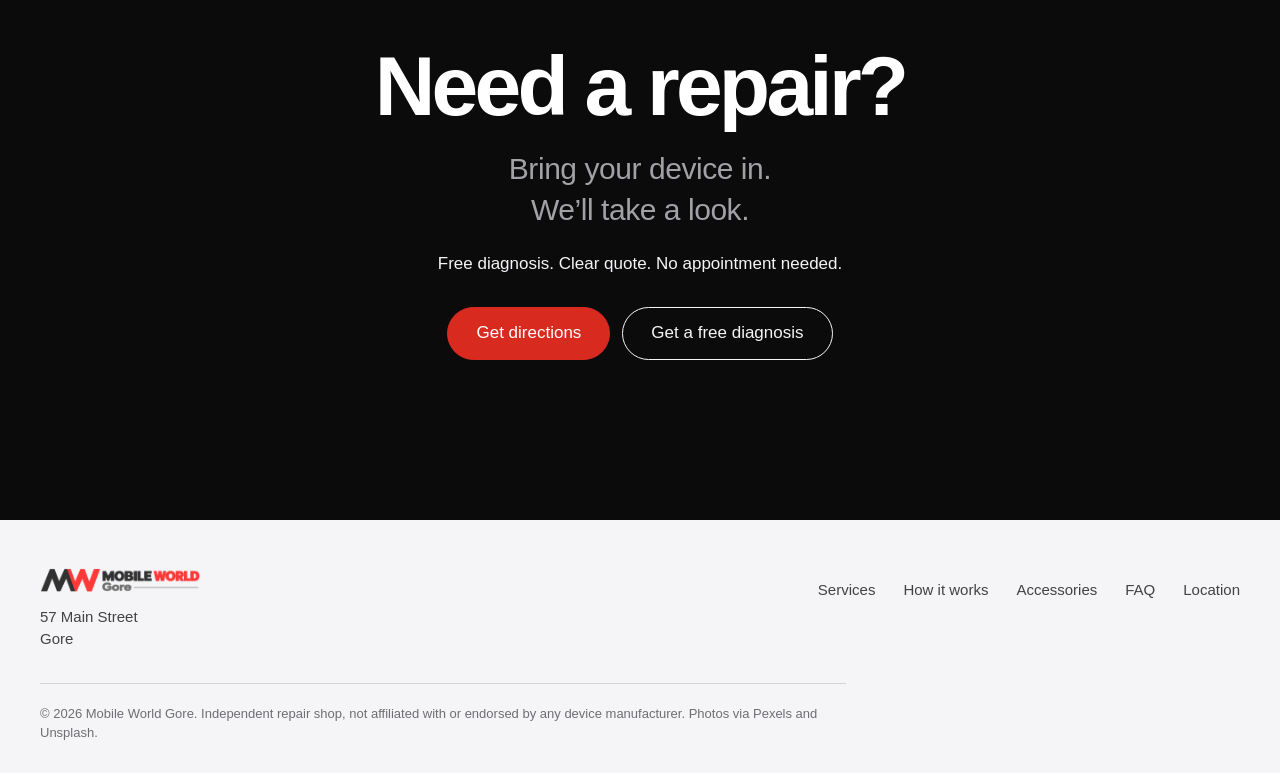
==== commit 9f04d957: "Phone-repair imagery per repair type, workshop photo, precision close-up, consistent product shots; " ====
--- a/index.html
+++ b/index.html
@@ -10,8 +10,8 @@
 <meta property="og:description" content="Phone, tablet and laptop repairs in Gore. Free diagnosis and a clear quote before any repair begins.">
 <link rel="icon" href="assets/icon-512.png" type="image/png">
 <link rel="apple-touch-icon" href="assets/icon-512.png">
-<link rel="preload" as="image" href="assets/img3/herobg-900.jpg" imagesrcset="assets/img3/herobg-900.jpg 900w, assets/img3/herobg-1600.jpg 1600w" imagesizes="100vw" fetchpriority="high">
-<link rel="stylesheet" href="style.css">
+<link rel="preload" as="image" type="image/webp" imagesrcset="assets/img3/hero-900.webp 900w, assets/img3/hero-1600.webp 1600w" imagesizes="(min-width: 1240px) 1200px, calc(100vw - 40px)" fetchpriority="high">
+<link rel="stylesheet" href="style.css?v=muz96r61">
 <script>document.documentElement.classList.add('js');setTimeout(function(){if(!window.__mw)document.documentElement.classList.remove('js')},3500)</script>
 </head>
 <body>
@@ -38,21 +38,23 @@
 
 <!-- 1. HERO -->
 <section class="hero">
- <img class="hero-bg" src="assets/img3/herobg-1600.jpg" srcset="assets/img3/herobg-900.jpg 900w, assets/img3/herobg-1600.jpg 1600w" sizes="100vw" width="1600" height="1066" alt="A technician repairing a phone with a precision screwdriver" fetchpriority="high">
- <div class="wrap hero-in">
-  <div class="hero-text">
-   <p class="eyebrow rv">Mobile World Gore</p>
-   <h1 class="rv d1">Expert device repair, right here in&nbsp;Gore.</h1>
-   <p class="lede rv d2">Phone, tablet and laptop repairs, with free diagnosis and a clear quote before any repair begins.</p>
-   <p class="actions rv d3">
-    <a class="btn" href="#visit">Get a free diagnosis</a>
-    <a class="btn btn-line btn-line-light" href="https://www.google.com/maps/dir/?api=1&destination=57+Main+Street,+Gore,+New+Zealand" target="_blank" rel="noopener">Get directions</a>
-   </p>
-   <ul class="facts rv d4">
-    <li><strong>Free diagnosis</strong><span>We find the fault before any work starts</span></li>
-    <li><strong>Same-day</strong><span>repairs on most common jobs</span></li>
-    <li><strong>No appointment</strong><span>Just walk in at 57 Main Street</span></li>
-   </ul>
+ <div class="wrap">
+  <div class="hero-panel">
+   <picture><source type="image/webp" srcset="assets/img3/hero-900.webp 900w, assets/img3/hero-1600.webp 1600w" sizes="(min-width: 1240px) 1200px, calc(100vw - 40px)"><img class="hero-bg" src="assets/img3/hero-1600.jpg" srcset="assets/img3/hero-900.jpg 900w, assets/img3/hero-1600.jpg 1600w" sizes="(min-width: 1240px) 1200px, calc(100vw - 40px)" width="1600" height="1067" alt="Technician repairing a smartphone with a precision screwdriver" fetchpriority="high"></picture>
+   <div class="hero-text">
+    <p class="eyebrow rv">Mobile World Gore</p>
+    <h1 class="rv d1">Expert device repair, right here in&nbsp;Gore.</h1>
+    <p class="lede rv d2">Phone, tablet and laptop repairs, with free diagnosis and a clear quote before any repair begins.</p>
+    <p class="actions rv d3">
+     <a class="btn" href="#visit">Get a free diagnosis</a>
+     <a class="btn btn-line btn-line-light" href="https://www.google.com/maps/dir/?api=1&destination=57+Main+Street,+Gore,+New+Zealand" target="_blank" rel="noopener">Get directions</a>
+    </p>
+    <ul class="facts rv d4">
+     <li><strong>Free diagnosis</strong><span>We find the fault before any work starts</span></li>
+     <li><strong>Same-day</strong><span>repairs on most common jobs</span></li>
+     <li><strong>No appointment</strong><span>Just walk in at 57 Main Street</span></li>
+    </ul>
+   </div>
   </div>
  </div>
 </section>
@@ -76,7 +78,7 @@
      <h2 class="rv">Repairs made simple.</h2>
      <p class="big rv d1">Bring your device in. We’ll find out what’s wrong, explain your options and give you a clear quote before any repair begins.</p>
     </div>
-    <img class="simple-img rv d2" src="assets/img3/laptop-s-480.jpg" srcset="assets/img3/laptop-s-480.jpg 480w, assets/img3/laptop-s-800.jpg 800w" sizes="(min-width: 900px) 470px, calc(100vw - 40px)" width="800" height="533" alt="A technician repairing a laptop" loading="lazy">
+    <picture><source type="image/webp" srcset="assets/img3/workshop-480.webp 480w, assets/img3/workshop-800.webp 800w" sizes="(min-width: 900px) 470px, calc(100vw - 40px)"><img class="simple-img rv d2" src="assets/img3/workshop-480.jpg" srcset="assets/img3/workshop-480.jpg 480w, assets/img3/workshop-800.jpg 800w" sizes="(min-width: 900px) 470px, calc(100vw - 40px)" width="800" height="533" alt="A technician repairing a smartphone at a workbench" loading="lazy"></picture>
    </div>
    <ul class="simple-points">
     <li class="rv"><strong>Free diagnosis</strong><span>Know what’s wrong before you decide anything.</span></li>
@@ -94,15 +96,15 @@
   <h2 class="sec-title rv d1">What we repair.</h2>
   <div class="devices">
    <article class="device rv">
-    <h3>Smartphones</h3>
+    <h3><svg class="dev-ic" viewBox="0 0 24 24" aria-hidden="true"><rect x="7" y="2.5" width="10" height="19" rx="2.4"/><path d="M10.5 18.5h3"/></svg><span>Smartphones</span></h3>
     <ul><li>Screens</li><li>Batteries</li><li>Charging</li><li>Water damage</li></ul>
    </article>
    <article class="device rv">
-    <h3>Tablets &amp; iPads</h3>
+    <h3><svg class="dev-ic" viewBox="0 0 24 24" aria-hidden="true"><rect x="4" y="2.5" width="16" height="19" rx="2.4"/><path d="M11 18.5h2"/></svg><span>Tablets &amp; iPads</span></h3>
     <ul><li>Displays</li><li>Batteries</li><li>Charging</li><li>Software</li></ul>
    </article>
    <article class="device rv">
-    <h3>Laptops &amp; Ultrabooks</h3>
+    <h3><svg class="dev-ic" viewBox="0 0 24 24" aria-hidden="true"><rect x="4.5" y="4.5" width="15" height="10.5" rx="1.6"/><path d="M2.5 18.5h19l-1.4 1.6H3.9z"/></svg><span>Laptops &amp; Ultrabooks</span></h3>
     <ul><li>Hardware</li><li>Software</li><li>Performance</li></ul>
    </article>
   </div>
@@ -114,13 +116,13 @@
  <div class="wrap">
   <p class="eyebrow rv">Common repairs</p>
   <h2 class="sec-title rv d1">Repairs we handle every day.</h2>
-  <ol class="problems">
-   <li class="rv"><span class="no">01</span><h3>Cracked screen</h3><p>Broken glass, display issues or touch problems.</p></li>
-   <li class="rv d1"><span class="no">02</span><h3>Battery</h3><p>Fast drain, poor battery life or unexpected shutdowns.</p></li>
-   <li class="rv d2"><span class="no">03</span><h3>Charging</h3><p>Charging port, cable connection or charging problems.</p></li>
-   <li class="rv"><span class="no">04</span><h3>Water damage</h3><p>We’ll assess the device and explain what can be done.</p></li>
-   <li class="rv d1"><span class="no">05</span><h3>Audio</h3><p>Speaker, microphone and sound issues.</p></li>
-   <li class="rv d2"><span class="no">06</span><h3>Software</h3><p>Slow, frozen or glitchy? We’ll find the cause.</p></li>
+  <ol class="problems problems-img">
+   <li class="rv "><picture><source type="image/webp" srcset="assets/img3/rep-screen-160.webp 160w, assets/img3/rep-screen-320.webp 320w" sizes="(min-width: 701px) 76px, 64px"><img src="assets/img3/rep-screen-160.jpg" srcset="assets/img3/rep-screen-160.jpg 160w, assets/img3/rep-screen-320.jpg 320w" sizes="(min-width: 701px) 76px, 64px" width="320" height="320" alt="A phone with a cracked screen" loading="lazy"></picture><div class="pb"><span class="no">01</span><h3>Cracked screen</h3><p>Broken glass, display issues or touch problems.</p></div></li>
+   <li class="rv d1"><picture><source type="image/webp" srcset="assets/img3/rep-battery-160.webp 160w, assets/img3/rep-battery-320.webp 320w" sizes="(min-width: 701px) 76px, 64px"><img src="assets/img3/rep-battery-160.jpg" srcset="assets/img3/rep-battery-160.jpg 160w, assets/img3/rep-battery-320.jpg 320w" sizes="(min-width: 701px) 76px, 64px" width="320" height="320" alt="A phone battery replacement" loading="lazy"></picture><div class="pb"><span class="no">02</span><h3>Battery</h3><p>Fast drain, poor battery life or unexpected shutdowns.</p></div></li>
+   <li class="rv d2"><picture><source type="image/webp" srcset="assets/img3/rep-charging-160.webp 160w, assets/img3/rep-charging-320.webp 320w" sizes="(min-width: 701px) 76px, 64px"><img src="assets/img3/rep-charging-160.jpg" srcset="assets/img3/rep-charging-160.jpg 160w, assets/img3/rep-charging-320.jpg 320w" sizes="(min-width: 701px) 76px, 64px" width="320" height="320" alt="A phone charging port and cable" loading="lazy"></picture><div class="pb"><span class="no">03</span><h3>Charging</h3><p>Charging port, cable connection or charging problems.</p></div></li>
+   <li class="rv "><picture><source type="image/webp" srcset="assets/img3/rep-water-160.webp 160w, assets/img3/rep-water-320.webp 320w" sizes="(min-width: 701px) 76px, 64px"><img src="assets/img3/rep-water-160.jpg" srcset="assets/img3/rep-water-160.jpg 160w, assets/img3/rep-water-320.jpg 320w" sizes="(min-width: 701px) 76px, 64px" width="320" height="320" alt="A wet, water-damaged phone" loading="lazy"></picture><div class="pb"><span class="no">04</span><h3>Water damage</h3><p>We’ll assess the device and explain what can be done.</p></div></li>
+   <li class="rv d1"><picture><source type="image/webp" srcset="assets/img3/rep-audio-160.webp 160w, assets/img3/rep-audio-320.webp 320w" sizes="(min-width: 701px) 76px, 64px"><img src="assets/img3/rep-audio-160.jpg" srcset="assets/img3/rep-audio-160.jpg 160w, assets/img3/rep-audio-320.jpg 320w" sizes="(min-width: 701px) 76px, 64px" width="320" height="320" alt="A phone speaker and microphone" loading="lazy"></picture><div class="pb"><span class="no">05</span><h3>Audio</h3><p>Speaker, microphone and sound issues.</p></div></li>
+   <li class="rv d2"><picture><source type="image/webp" srcset="assets/img3/rep-software-160.webp 160w, assets/img3/rep-software-320.webp 320w" sizes="(min-width: 701px) 76px, 64px"><img src="assets/img3/rep-software-160.jpg" srcset="assets/img3/rep-software-160.jpg 160w, assets/img3/rep-software-320.jpg 320w" sizes="(min-width: 701px) 76px, 64px" width="320" height="320" alt="A phone software update screen" loading="lazy"></picture><div class="pb"><span class="no">06</span><h3>Software</h3><p>Slow, frozen or glitchy? We’ll find the cause.</p></div></li>
   </ol>
   <p class="note rv">Not sure what’s wrong? <a class="more" href="#visit">Bring it in for a free diagnosis</a></p>
  </div>
@@ -128,7 +130,6 @@
 
 <!-- 5. BRAND STATEMENT -->
 <section class="statement">
- <img class="bg-img" src="assets/img3/moodbg-1600.jpg" srcset="assets/img3/moodbg-900.jpg 900w, assets/img3/moodbg-1600.jpg 1600w" sizes="100vw" width="900" height="1350" alt="" loading="lazy">
  <div class="wrap narrow st-in">
   <h2 class="rv">Your device is part of your <span>everyday life.</span></h2>
   <p class="big rv d1">We know how important it is to have your phone, tablet or laptop working when you need it. That’s why we keep the process simple: diagnose the problem, explain the options, and let you decide.</p>
@@ -144,7 +145,7 @@
     <p class="eyebrow rv">How it works</p>
     <h2 class="sec-title rv d1">From broken to ready.</h2>
    </div>
-   <img class="process-img rv d2" src="assets/img3/battery-480.jpg" srcset="assets/img3/battery-480.jpg 480w, assets/img3/battery-800.jpg 800w" sizes="(min-width: 900px) 420px, calc(100vw - 40px)" width="800" height="533" alt="Hands working on a phone’s internal components" loading="lazy">
+   <picture><source type="image/webp" srcset="assets/img3/process-480.webp 480w, assets/img3/process-800.webp 800w" sizes="(min-width: 900px) 420px, calc(100vw - 40px)"><img class="process-img rv d2" src="assets/img3/process-480.jpg" srcset="assets/img3/process-480.jpg 480w, assets/img3/process-800.jpg 800w" sizes="(min-width: 900px) 420px, calc(100vw - 40px)" width="800" height="533" alt="Hands repairing a smartphone logic board" loading="lazy"></picture>
   </div>
   <ol class="steps">
    <li class="rv"><span class="n">01</span><h3>Diagnose</h3><p>Walk in and we’ll find the fault. It’s free.</p></li>
@@ -162,7 +163,7 @@
    <p class="eyebrow rv">Why choose us</p>
    <h2 class="rv d1">No guesswork. Just clear answers.</h2>
    <p class="big rv d2">We diagnose the problem first, explain your options and give you a clear quote before any repair begins. You decide whether to go ahead.</p>
-   <img class="why-img rv d2" src="assets/img3/tech-480.jpg" srcset="assets/img3/tech-480.jpg 480w, assets/img3/tech-840.jpg 840w" sizes="(min-width: 900px) 380px, calc(100vw - 40px)" width="480" height="720" alt="A repair technician at his workbench" loading="lazy">
+   <picture><source type="image/webp" srcset="assets/img3/why-480.webp 480w, assets/img3/why-800.webp 800w" sizes="(min-width: 900px) 380px, calc(100vw - 40px)"><img class="why-img rv d2" src="assets/img3/why-480.jpg" srcset="assets/img3/why-480.jpg 480w, assets/img3/why-800.jpg 800w" sizes="(min-width: 900px) 380px, calc(100vw - 40px)" width="800" height="1000" alt="Tweezers placing a tiny component on a smartphone logic board" loading="lazy"></picture>
   </div>
   <ul class="why-list">
    <li class="rv"><span class="no">01</span><div><h3>Free diagnosis</h3><p>Understand what’s wrong before deciding.</p></div></li>
@@ -182,12 +183,12 @@
   <h2 class="sec-title rv d1">Accessories.</h2>
   <p class="sec-lede rv d1">Cases, cables and audio, matched to your device.</p>
   <ul class="gear">
-   <li class="rv"><img src="assets/img3/cases-320.jpg" srcset="assets/img3/cases-320.jpg 320w, assets/img3/cases-640.jpg 640w" sizes="(min-width: 900px) 360px, 45vw" width="640" height="427" alt="Phone cases" loading="lazy"><h3>Cases</h3><p>Slim, rugged and wallet styles.</p></li>
-   <li class="rv d1"><img src="assets/img3/cable-320.jpg" srcset="assets/img3/cable-320.jpg 320w, assets/img3/cable-640.jpg 640w" sizes="(min-width: 900px) 360px, 45vw" width="640" height="427" alt="Charging cable" loading="lazy"><h3>Charging cables</h3><p>USB-C, Lightning and micro-USB.</p></li>
-   <li class="rv d2"><img src="assets/img3/headphones-320.jpg" srcset="assets/img3/headphones-320.jpg 320w, assets/img3/headphones-640.jpg 640w" sizes="(min-width: 900px) 360px, 45vw" width="640" height="427" alt="Over-ear headphones" loading="lazy"><h3>Headphones</h3><p>Over-ear sound for home, study and travel.</p></li>
-   <li class="rv"><img src="assets/img3/earbuds-320.jpg" srcset="assets/img3/earbuds-320.jpg 320w, assets/img3/earbuds-640.jpg 640w" sizes="(min-width: 900px) 360px, 45vw" width="640" height="427" alt="Wireless earbuds in a case" loading="lazy"><h3>Earbuds</h3><p>Wireless and wired, for calls and music.</p></li>
-   <li class="rv d1"><img src="assets/img3/speaker-320.jpg" srcset="assets/img3/speaker-320.jpg 320w, assets/img3/speaker-640.jpg 640w" sizes="(min-width: 900px) 360px, 45vw" width="640" height="427" alt="Bluetooth speaker" loading="lazy"><h3>Bluetooth speakers</h3><p>Portable sound that goes where you do.</p></li>
-   <li class="rv d2"><img src="assets/img3/watch-320.jpg" srcset="assets/img3/watch-320.jpg 320w, assets/img3/watch-640.jpg 640w" sizes="(min-width: 900px) 360px, 45vw" width="640" height="427" alt="Smart watch on a wrist" loading="lazy"><h3>Smart watches</h3><p>Wearable tech for everyday use.</p></li>
+   <li class="rv"><picture><source type="image/webp" srcset="assets/img3/cases-320.webp 320w, assets/img3/cases-640.webp 640w" sizes="(min-width: 900px) 360px, 45vw"><img src="assets/img3/cases-320.jpg" srcset="assets/img3/cases-320.jpg 320w, assets/img3/cases-640.jpg 640w" sizes="(min-width: 900px) 360px, 45vw" width="640" height="427" alt="Phone cases" loading="lazy"></picture><h3>Cases</h3><p>Slim, rugged and wallet styles.</p></li>
+   <li class="rv d1"><picture><source type="image/webp" srcset="assets/img3/cable-320.webp 320w, assets/img3/cable-640.webp 640w" sizes="(min-width: 900px) 360px, 45vw"><img src="assets/img3/cable-320.jpg" srcset="assets/img3/cable-320.jpg 320w, assets/img3/cable-640.jpg 640w" sizes="(min-width: 900px) 360px, 45vw" width="640" height="427" alt="Charging cable" loading="lazy"></picture><h3>Charging cables</h3><p>USB-C, Lightning and micro-USB.</p></li>
+   <li class="rv d2"><picture><source type="image/webp" srcset="assets/img3/headphones-320.webp 320w, assets/img3/headphones-640.webp 640w" sizes="(min-width: 900px) 360px, 45vw"><img src="assets/img3/headphones-320.jpg" srcset="assets/img3/headphones-320.jpg 320w, assets/img3/headphones-640.jpg 640w" sizes="(min-width: 900px) 360px, 45vw" width="640" height="427" alt="Over-ear headphones" loading="lazy"></picture><h3>Headphones</h3><p>Over-ear sound for home, study and travel.</p></li>
+   <li class="rv"><picture><source type="image/webp" srcset="assets/img3/earbuds-320.webp 320w, assets/img3/earbuds-640.webp 640w" sizes="(min-width: 900px) 360px, 45vw"><img src="assets/img3/earbuds-320.jpg" srcset="assets/img3/earbuds-320.jpg 320w, assets/img3/earbuds-640.jpg 640w" sizes="(min-width: 900px) 360px, 45vw" width="640" height="427" alt="Wireless earbuds in a case" loading="lazy"></picture><h3>Earbuds</h3><p>Wireless and wired, for calls and music.</p></li>
+   <li class="rv d1"><picture><source type="image/webp" srcset="assets/img3/speaker-320.webp 320w, assets/img3/speaker-640.webp 640w" sizes="(min-width: 900px) 360px, 45vw"><img src="assets/img3/speaker-320.jpg" srcset="assets/img3/speaker-320.jpg 320w, assets/img3/speaker-640.jpg 640w" sizes="(min-width: 900px) 360px, 45vw" width="640" height="427" alt="A black portable Bluetooth speaker" loading="lazy"></picture><h3>Bluetooth speakers</h3><p>Portable sound that goes where you do.</p></li>
+   <li class="rv d2"><picture><source type="image/webp" srcset="assets/img3/watch-320.webp 320w, assets/img3/watch-640.webp 640w" sizes="(min-width: 900px) 360px, 45vw"><img src="assets/img3/watch-320.jpg" srcset="assets/img3/watch-320.jpg 320w, assets/img3/watch-640.jpg 640w" sizes="(min-width: 900px) 360px, 45vw" width="640" height="427" alt="A black smartwatch" loading="lazy"></picture><h3>Smart watches</h3><p>Wearable tech for everyday use.</p></li>
   </ul>
  </div>
 </section>
@@ -256,7 +257,6 @@
 
 <!-- 12. FINAL CTA -->
 <section class="cta">
- <img class="bg-img" src="assets/img3/ctabg-1600.jpg" srcset="assets/img3/ctabg-900.jpg 900w, assets/img3/ctabg-1600.jpg 1600w" sizes="100vw" width="1600" height="1200" alt="" loading="lazy">
  <div class="wrap narrow cta-in">
   <h2 class="rv">Need a repair?</h2>
   <p class="big rv d1">Bring your device in.<br>We’ll take a look.</p>
@@ -282,6 +282,6 @@
  </div>
 </footer>
 
-<script src="script.js"></script>
+<script src="script.js?v=muz96r61"></script>
 </body>
 </html>
--- a/style.css
+++ b/style.css
@@ -347,3 +347,76 @@
 }
 .statement::before{background:linear-gradient(180deg,rgba(10,10,12,.8),rgba(10,10,12,.76))}
 .statement h2 span{color:#d1d1d6}
+
+/* repairs we handle every day — with controlled photos */
+.problems-img li{padding:0 0 30px;border-top:0;border-radius:0}
+.problems-img li:hover{background:transparent;box-shadow:none}
+.problems-img{row-gap:44px}
+.problems-img img{width:100%;aspect-ratio:3/2;object-fit:cover;border-radius:18px;background:#e8e8ed;transition:transform .6s var(--ease)}
+.problems-img li{overflow:visible}
+.problems-img li:hover img{transform:scale(1.02)}
+.problems-img .pb{border-top:1px solid var(--ink);margin-top:22px;padding-top:18px;display:grid;grid-template-columns:auto 1fr;column-gap:16px;align-items:baseline}
+.problems-img .no{font-size:1rem;margin:0;color:var(--red-ink);grid-row:span 2}
+.problems-img li:hover .no{color:var(--red)}
+.problems-img h3{font-size:1.4375rem;margin-bottom:6px}
+@media(max-width:700px){
+ .problems-img{row-gap:0}
+ .problems-img li{display:grid;grid-template-columns:96px 1fr;column-gap:16px;align-items:center;padding:18px 0;border-top:1px solid var(--line)}
+ .problems-img li:last-child{border-bottom:1px solid var(--line)}
+ .problems-img img{width:96px;height:96px;aspect-ratio:1;border-radius:14px}
+ .problems-img .pb{border-top:0;margin:0;padding:0;grid-template-columns:1fr}
+ .problems-img .no{grid-row:auto;font-size:.8125rem;margin-bottom:2px}
+ .problems-img h3{font-size:1.1875rem;margin-bottom:2px}
+ .problems-img p{font-size:.9375rem}
+}
+
+/* ===== imagery pass ===== */
+picture{display:contents}
+
+/* hero: contained rounded panel, photo inside, text on the photo */
+.hero{background:#fff;color:#fff;min-height:0;display:block;overflow:visible;isolation:auto;padding:calc(52px + 20px) 0 clamp(24px,4vw,44px)}
+.hero::before{display:none}
+.hero-panel{position:relative;isolation:isolate;overflow:hidden;border-radius:28px;background:#111;min-height:clamp(520px,64vh,640px);display:flex;align-items:center;padding:clamp(40px,6vw,76px)}
+.hero-panel::before{content:"";position:absolute;inset:0;z-index:-1;background:linear-gradient(90deg,rgba(8,8,10,.86) 0%,rgba(8,8,10,.68) 40%,rgba(8,8,10,.24) 76%,rgba(8,8,10,.1) 100%)}
+.hero-bg{z-index:-2}
+.hero-text{max-width:600px}
+
+/* statement + closing CTA: typography only (no full-bleed photos) */
+.statement{background:#fff;color:var(--ink)}
+.statement::before{display:none}
+.statement h2{color:var(--ink)}
+.statement h2 span{color:#86868b}
+.statement .big{color:var(--mut)}
+.statement .more{color:var(--red-ink)}
+.statement :focus-visible{outline-color:var(--red-ink)}
+.cta{background:var(--dark)}
+.cta::before{display:none}
+
+/* what we repair: subtle device icons */
+.device h3{display:flex;align-items:center;gap:16px}
+.dev-ic{width:34px;height:34px;flex:none;fill:none;stroke:var(--red-ink);stroke-width:1.5;stroke-linecap:round;stroke-linejoin:round}
+
+/* common repairs: small square thumbnails, typography stays the focus */
+.problems-img{row-gap:0}
+.problems-img li{display:grid;grid-template-columns:76px 1fr;column-gap:18px;align-items:start;padding:24px 0 30px;border-top:1px solid var(--ink)}
+.problems-img li:last-child{border-bottom:0}
+.problems-img img{width:76px;height:76px;aspect-ratio:1;border-radius:16px;object-fit:cover}
+.problems-img li:hover img{transform:scale(1.04)}
+.problems-img .pb{border:0;margin:0;padding:0;display:block}
+.problems-img .no{display:block;font-size:.875rem;font-weight:600;margin:2px 0 4px;color:var(--red-ink)}
+.problems-img h3{font-size:1.3125rem;margin-bottom:4px}
+
+@media(max-width:700px){
+ .hero{padding:calc(52px + 12px) 0 20px}
+ .hero-panel{border-radius:22px;padding:30px 22px 26px;min-height:0;align-items:flex-start}
+ .hero-panel::before{background:linear-gradient(180deg,rgba(8,8,10,.66) 0%,rgba(8,8,10,.84) 55%,rgba(8,8,10,.93) 100%)}
+ .dev-ic{width:28px;height:28px}
+ .device h3{gap:12px}
+ .problems-img li{grid-template-columns:64px 1fr;column-gap:16px;align-items:center;padding:18px 0;border-top:1px solid var(--line)}
+ .problems-img li:first-child{border-top-color:var(--ink)}
+ .problems-img li:last-child{border-bottom:1px solid var(--line)}
+ .problems-img img{width:64px;height:64px;border-radius:14px}
+ .problems-img .no{font-size:.8125rem;margin:0 0 2px}
+ .problems-img h3{font-size:1.1875rem}
+}
+picture>source{display:none}
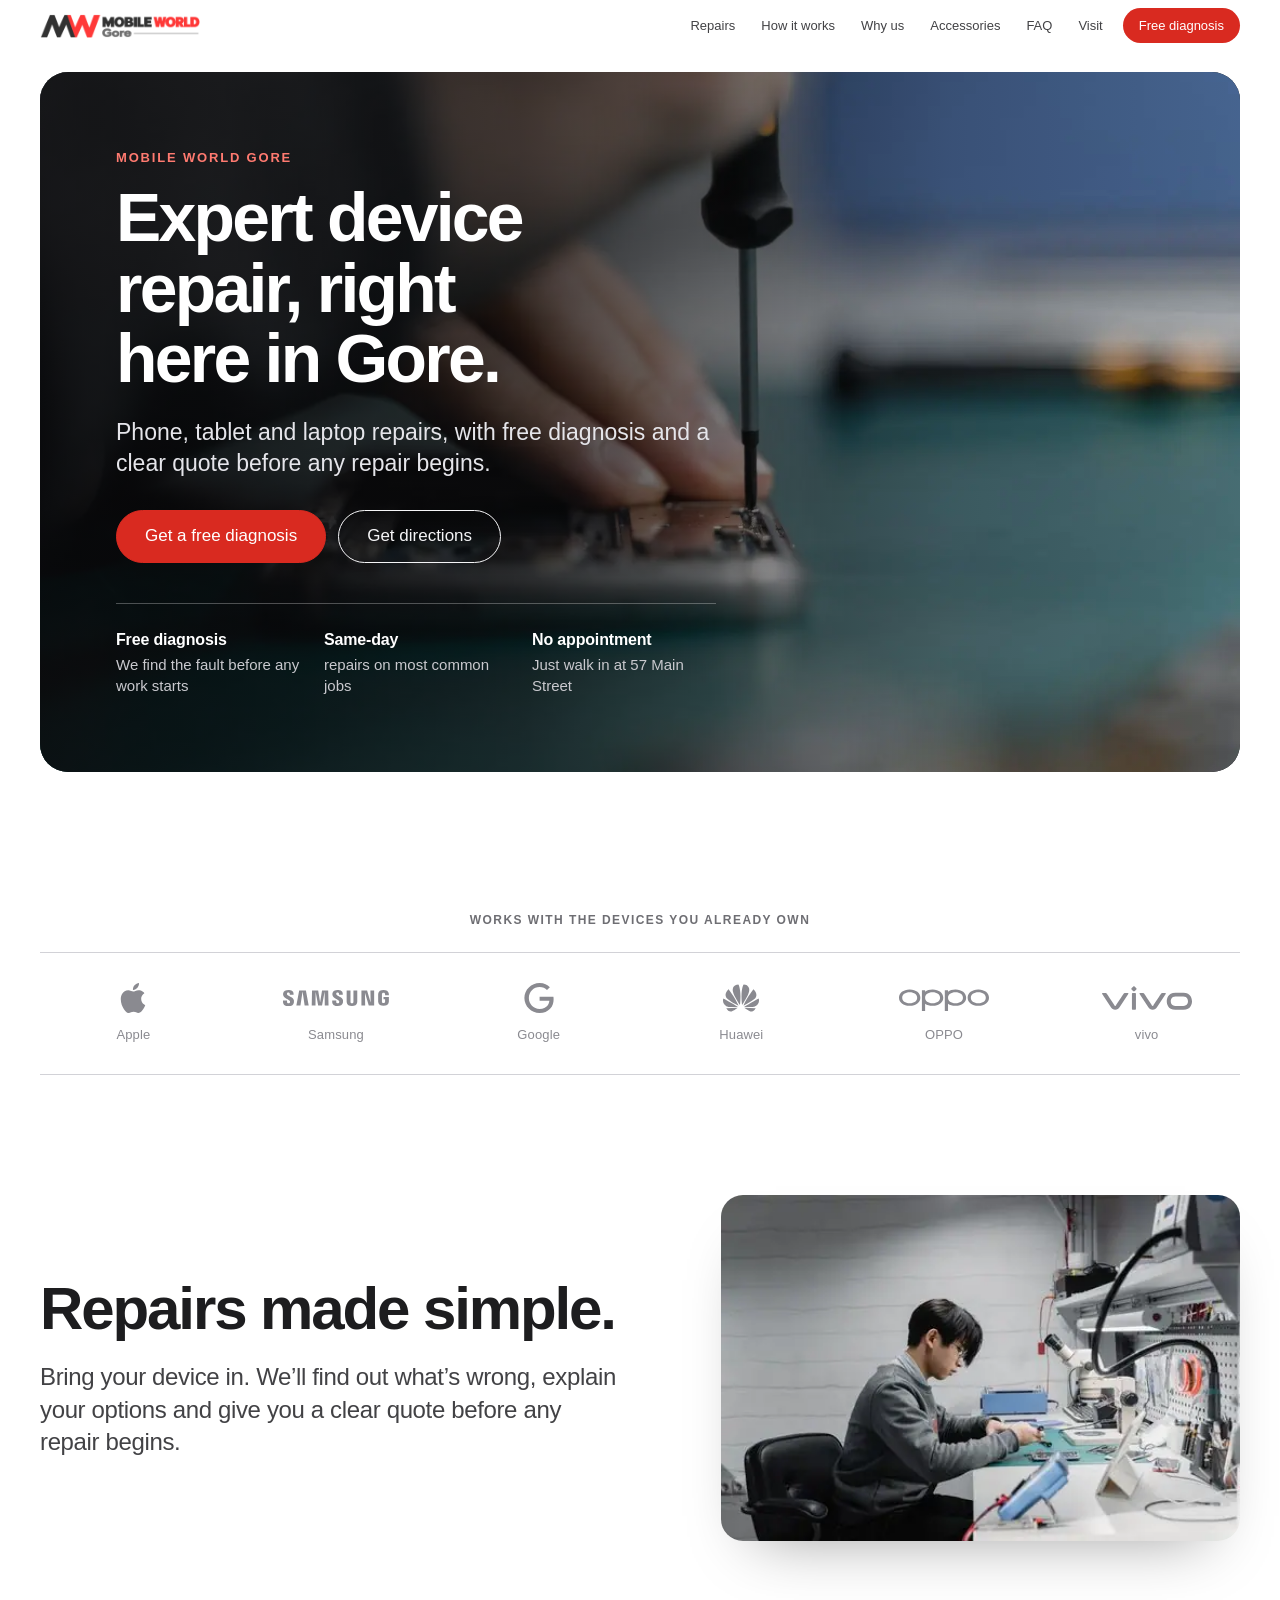
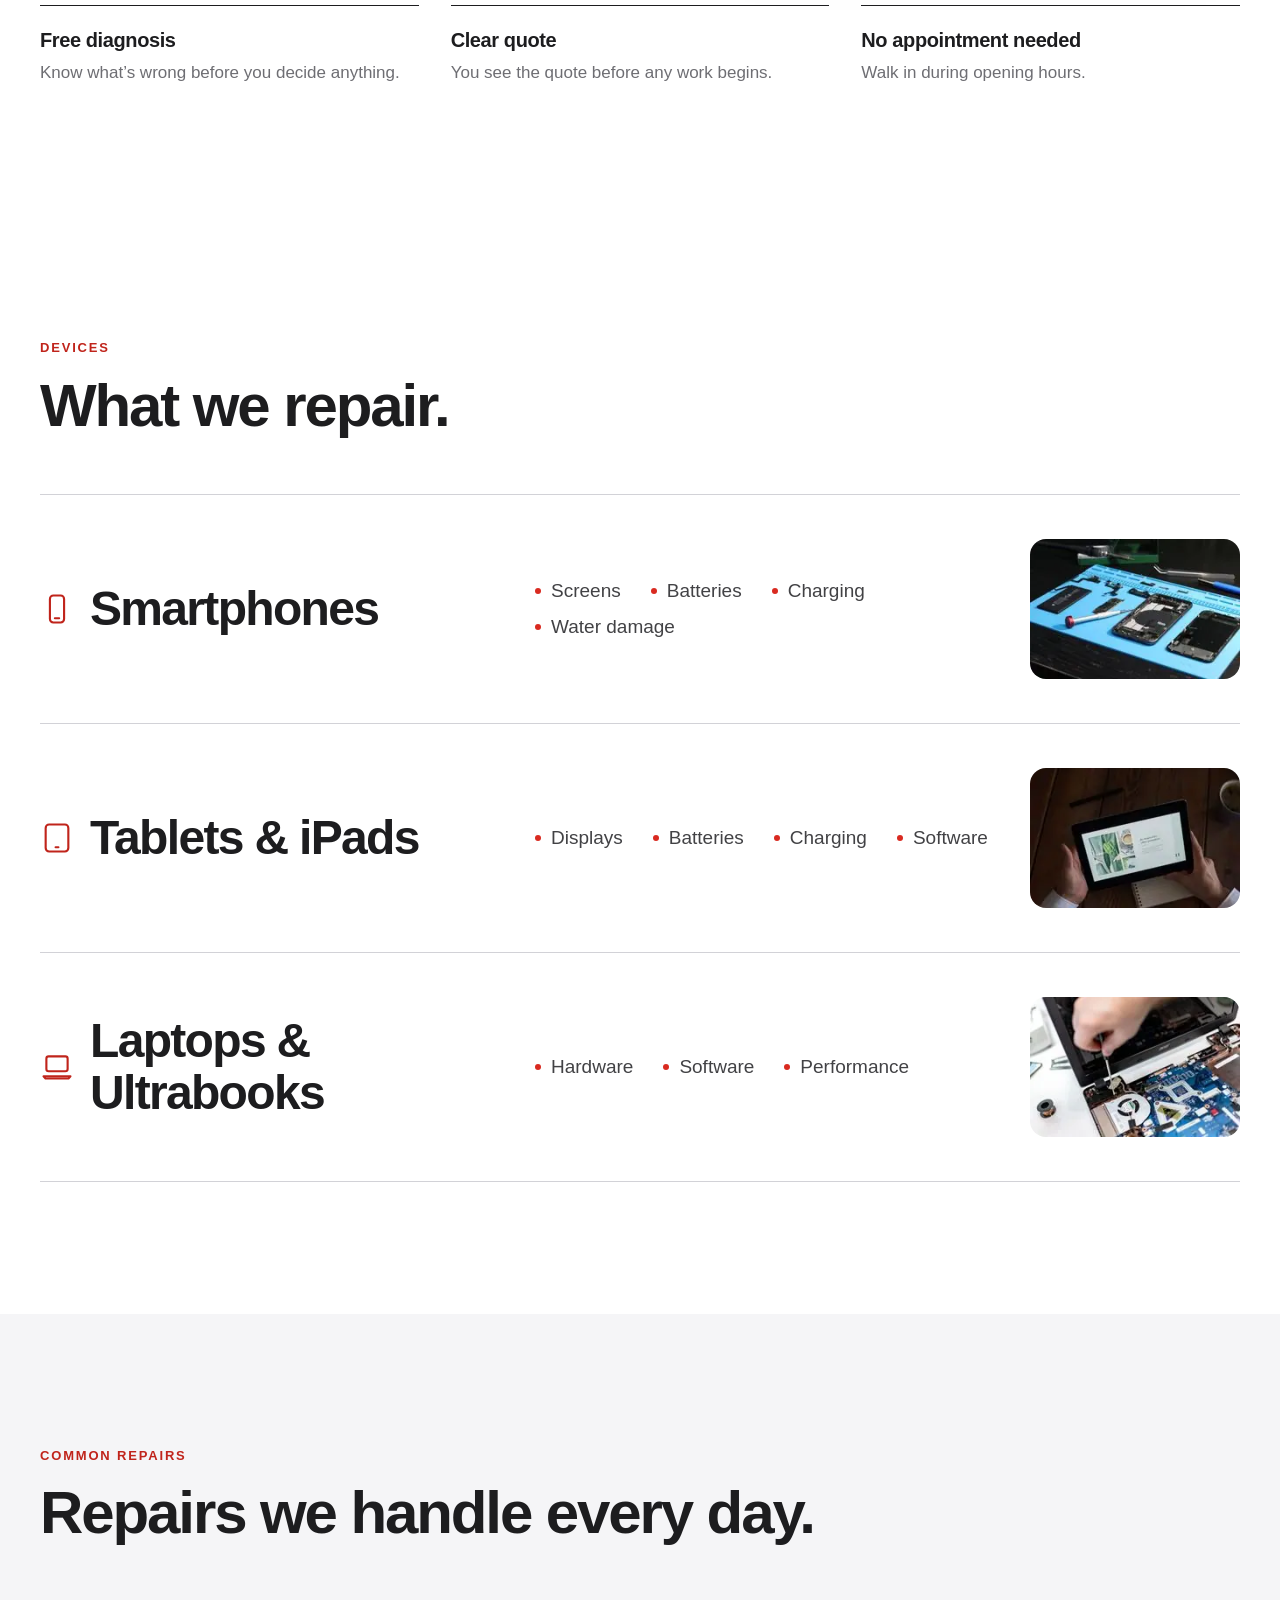
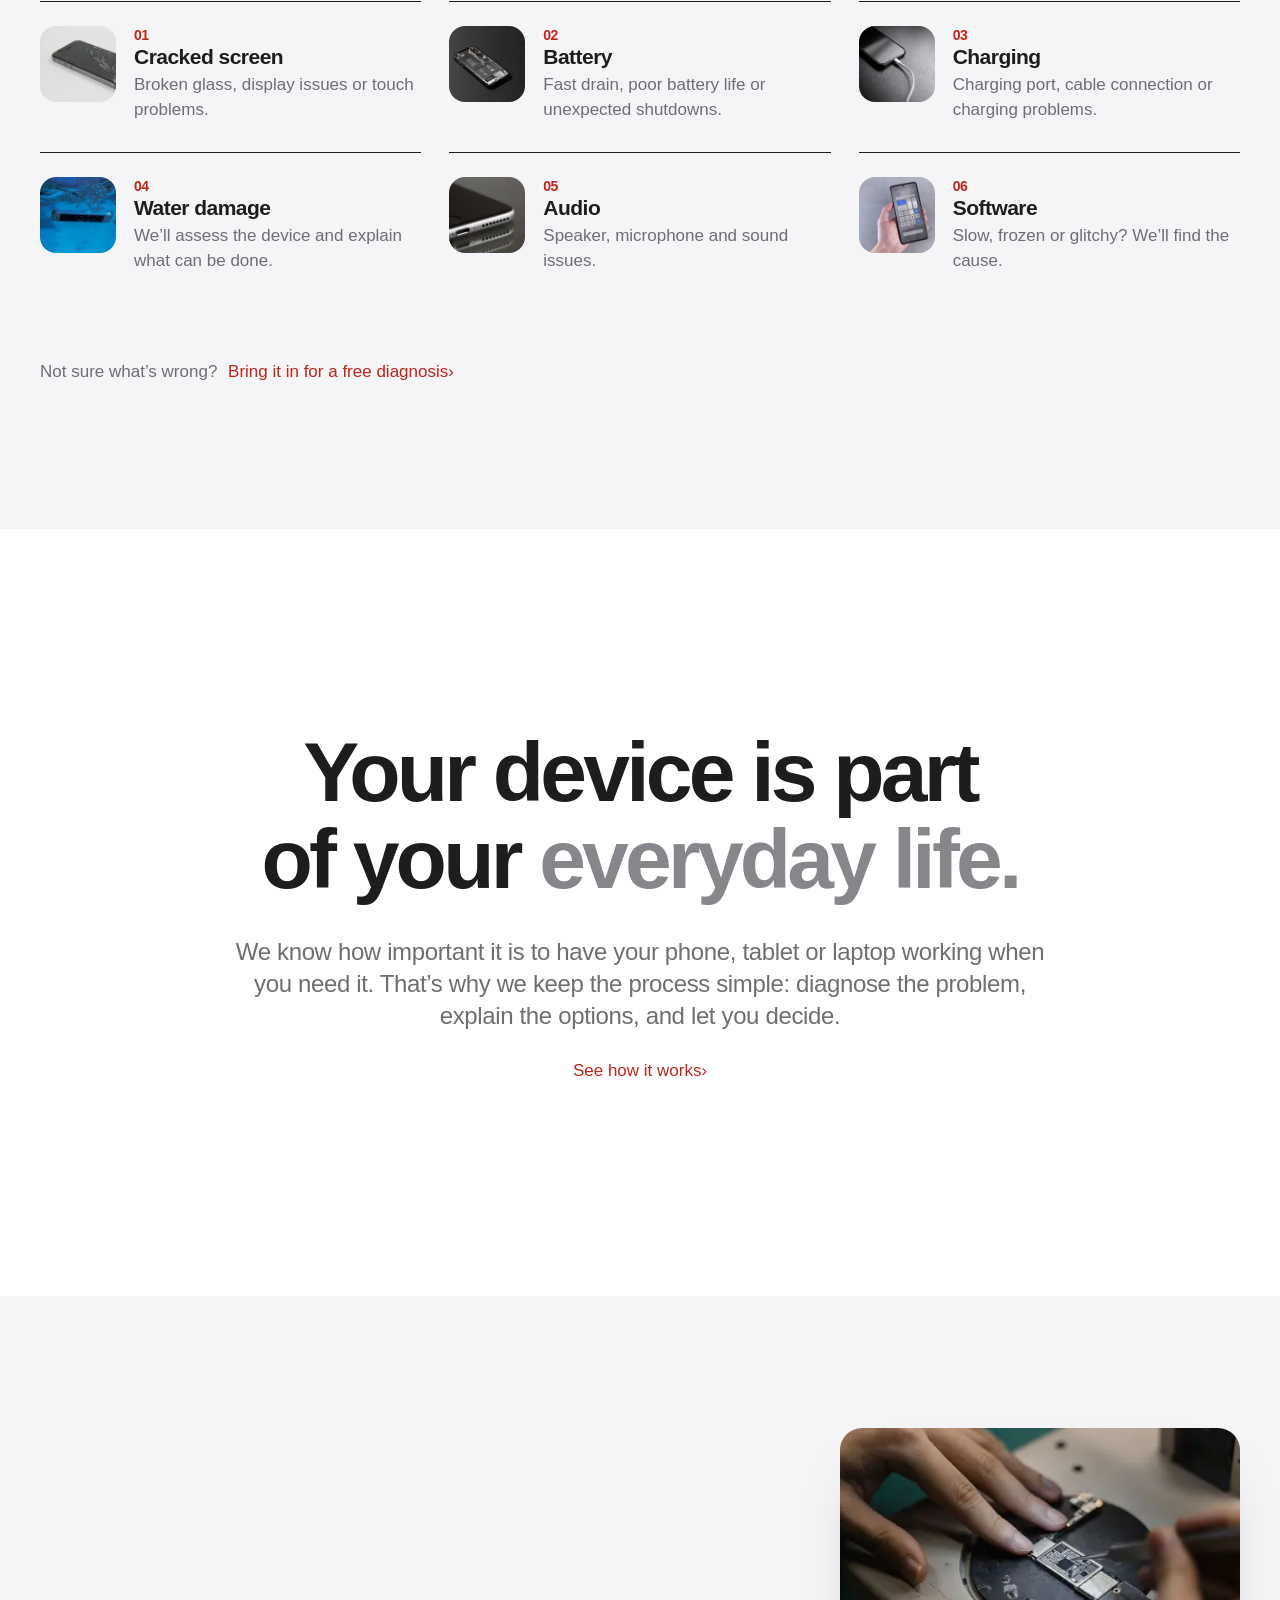
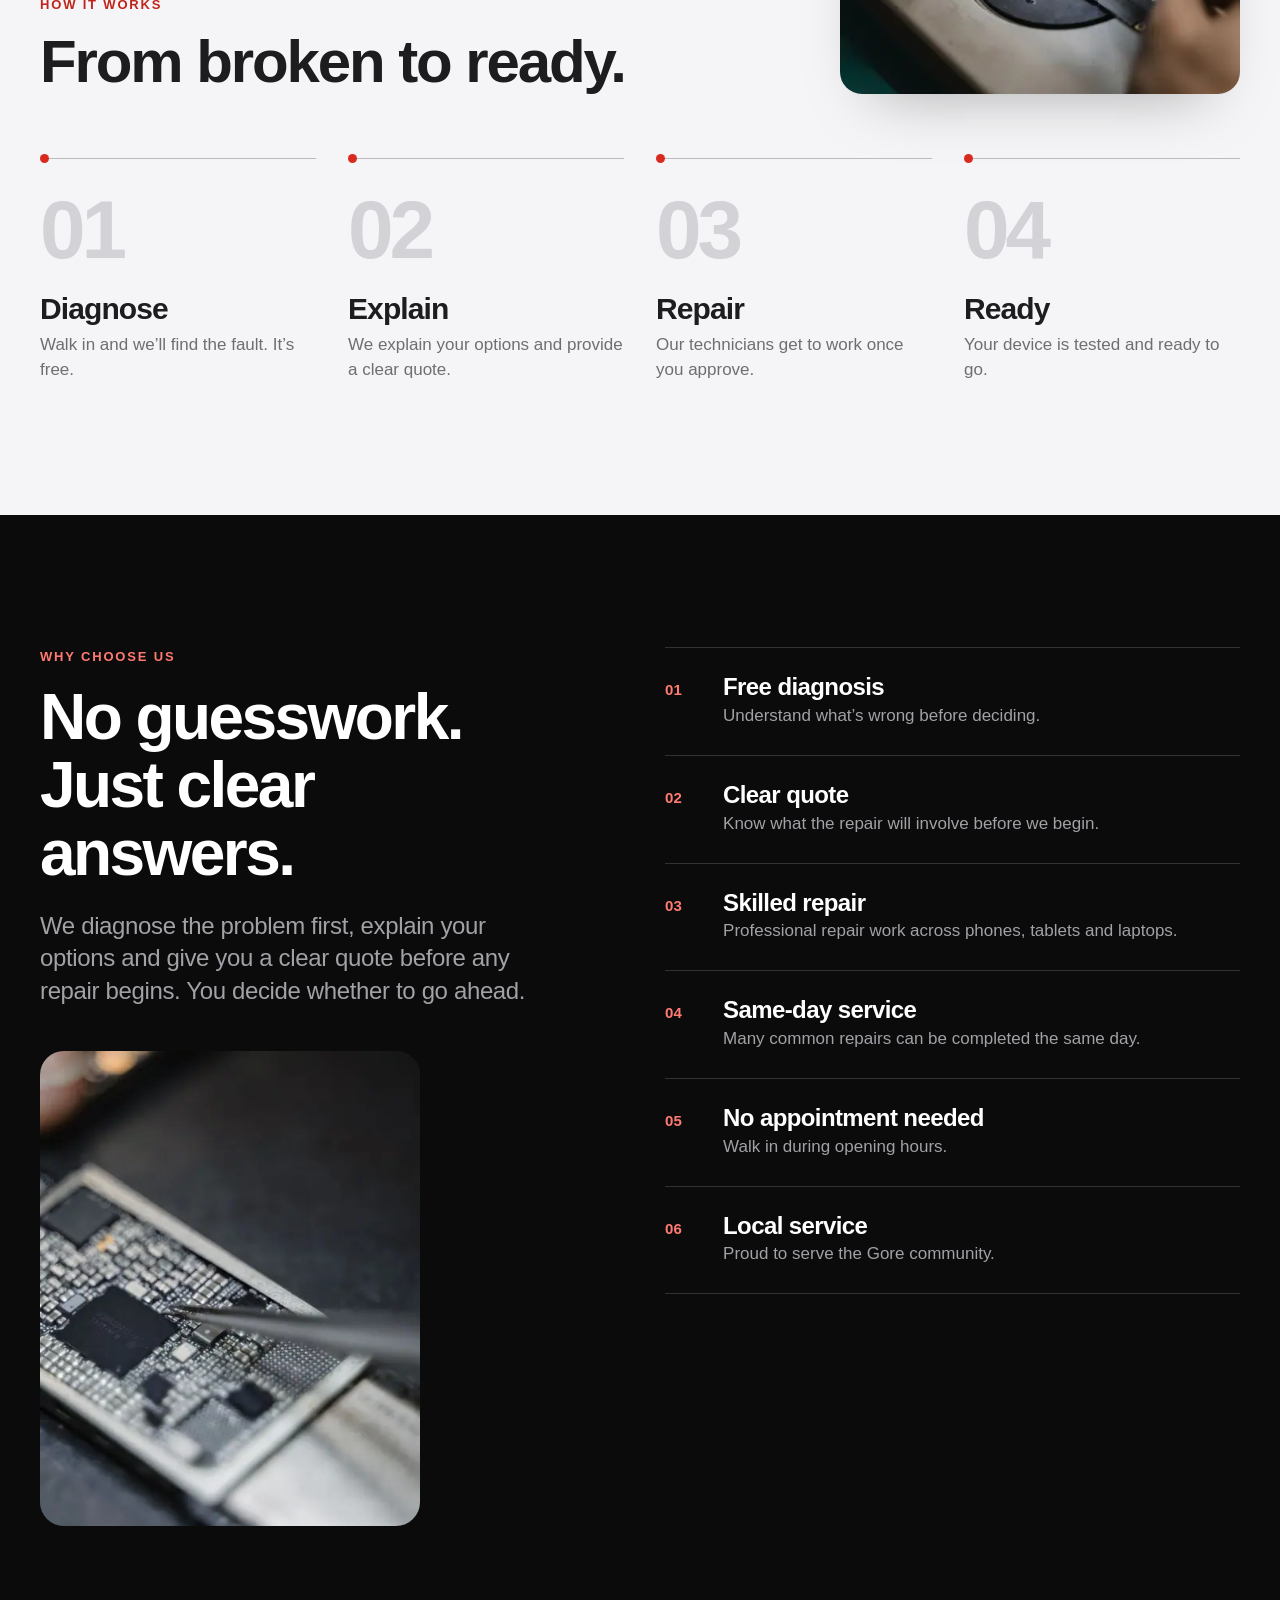
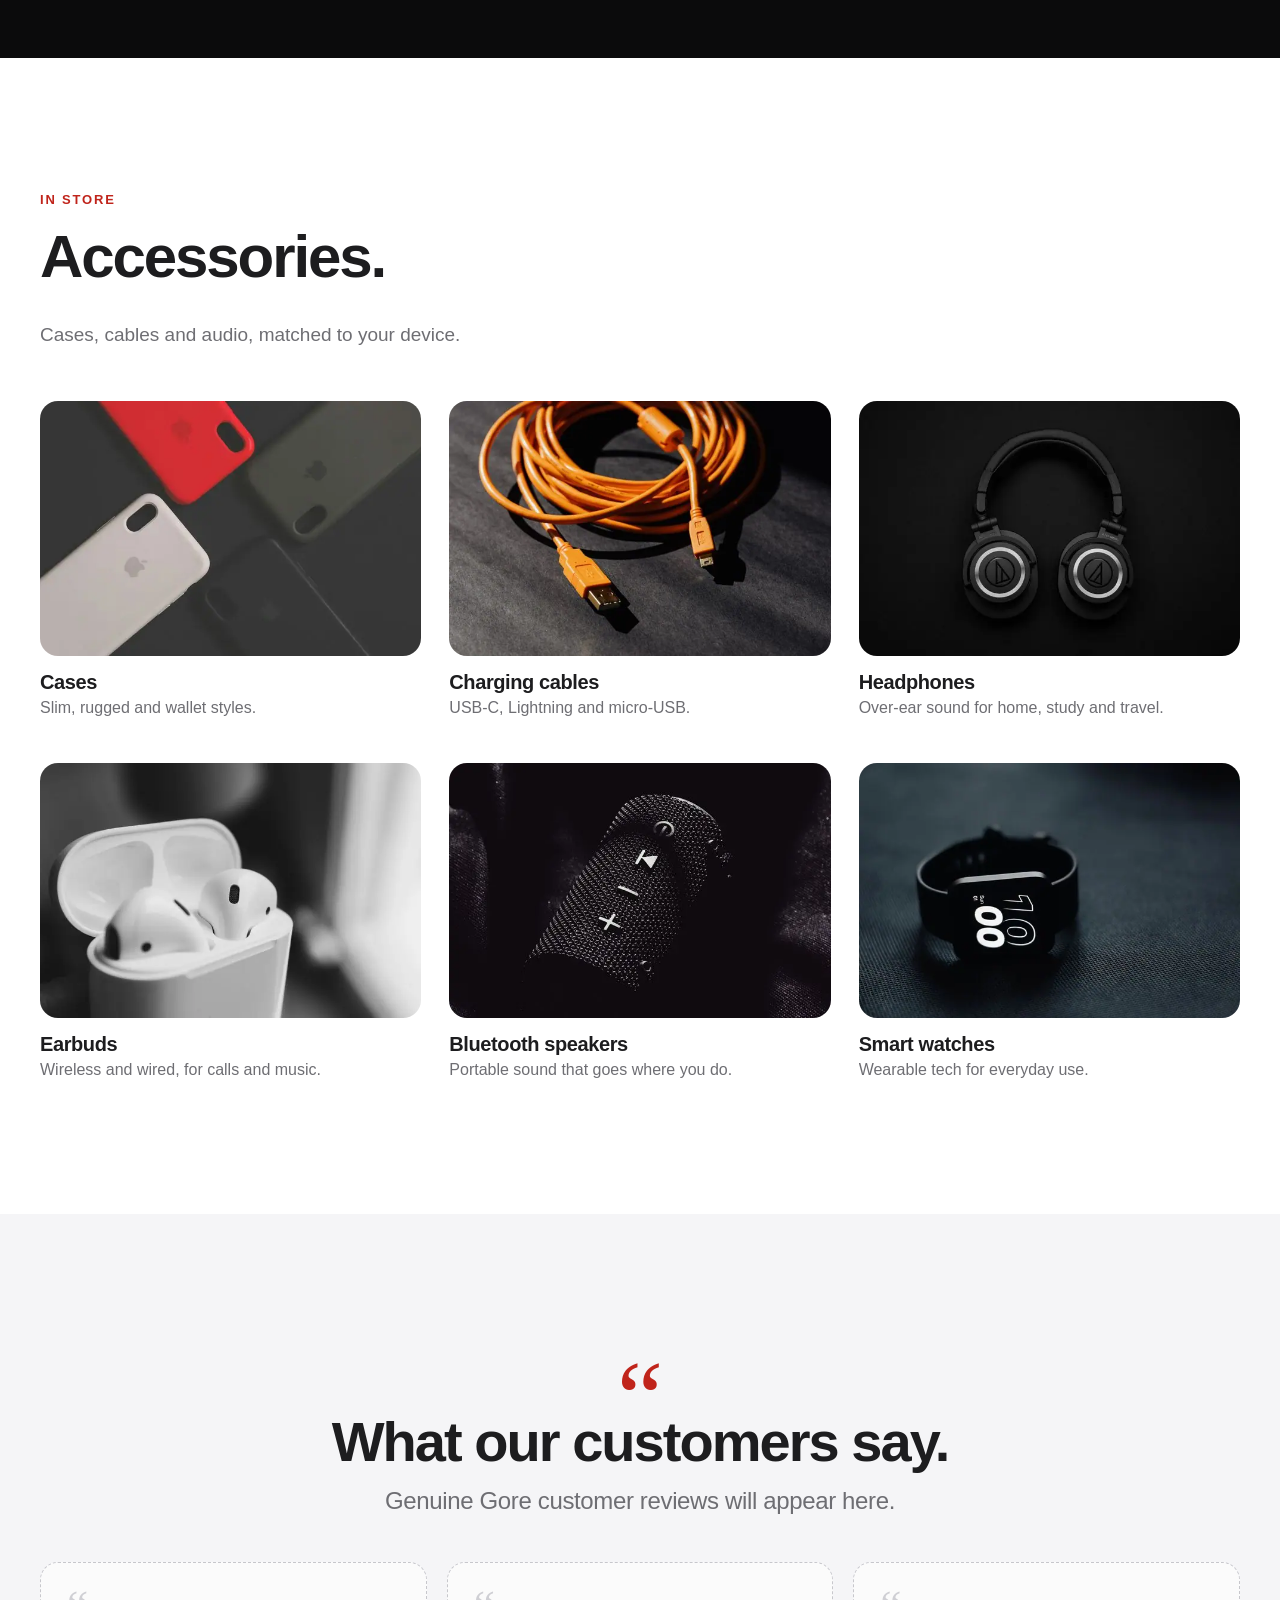
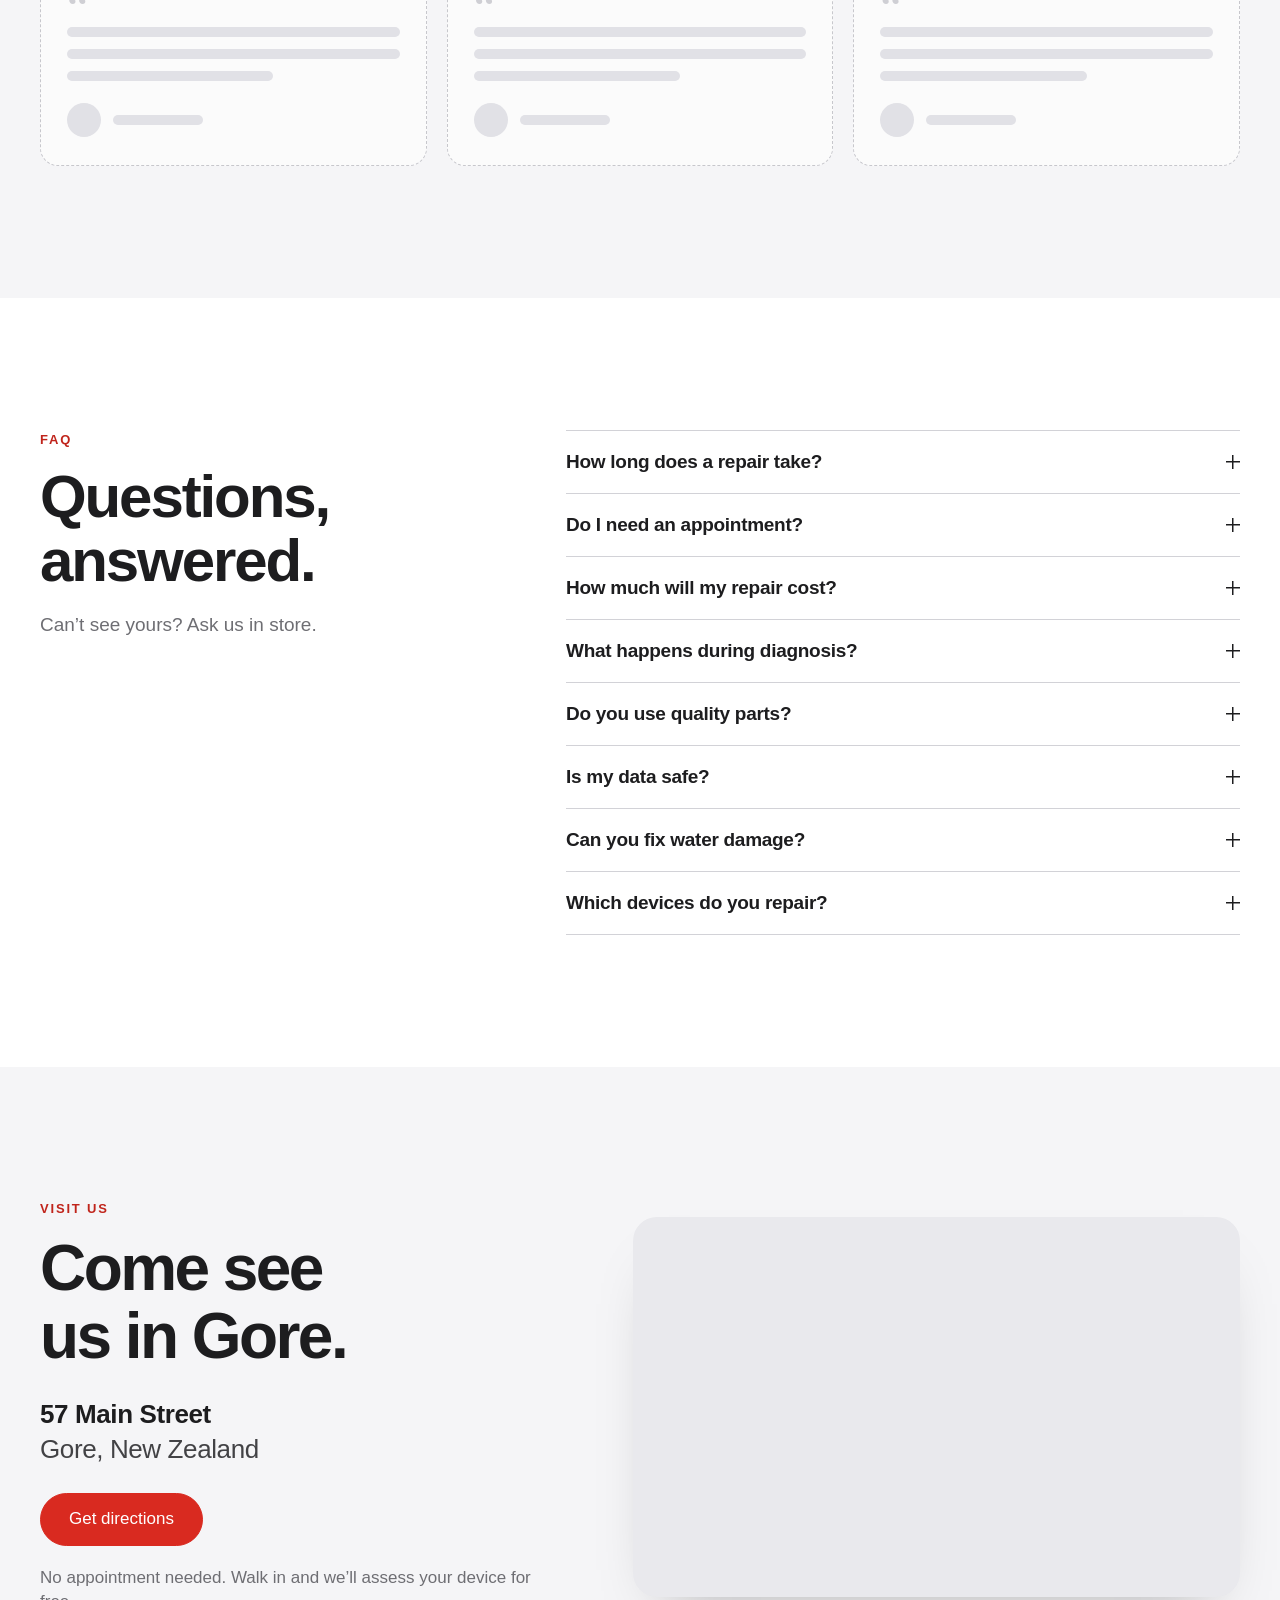
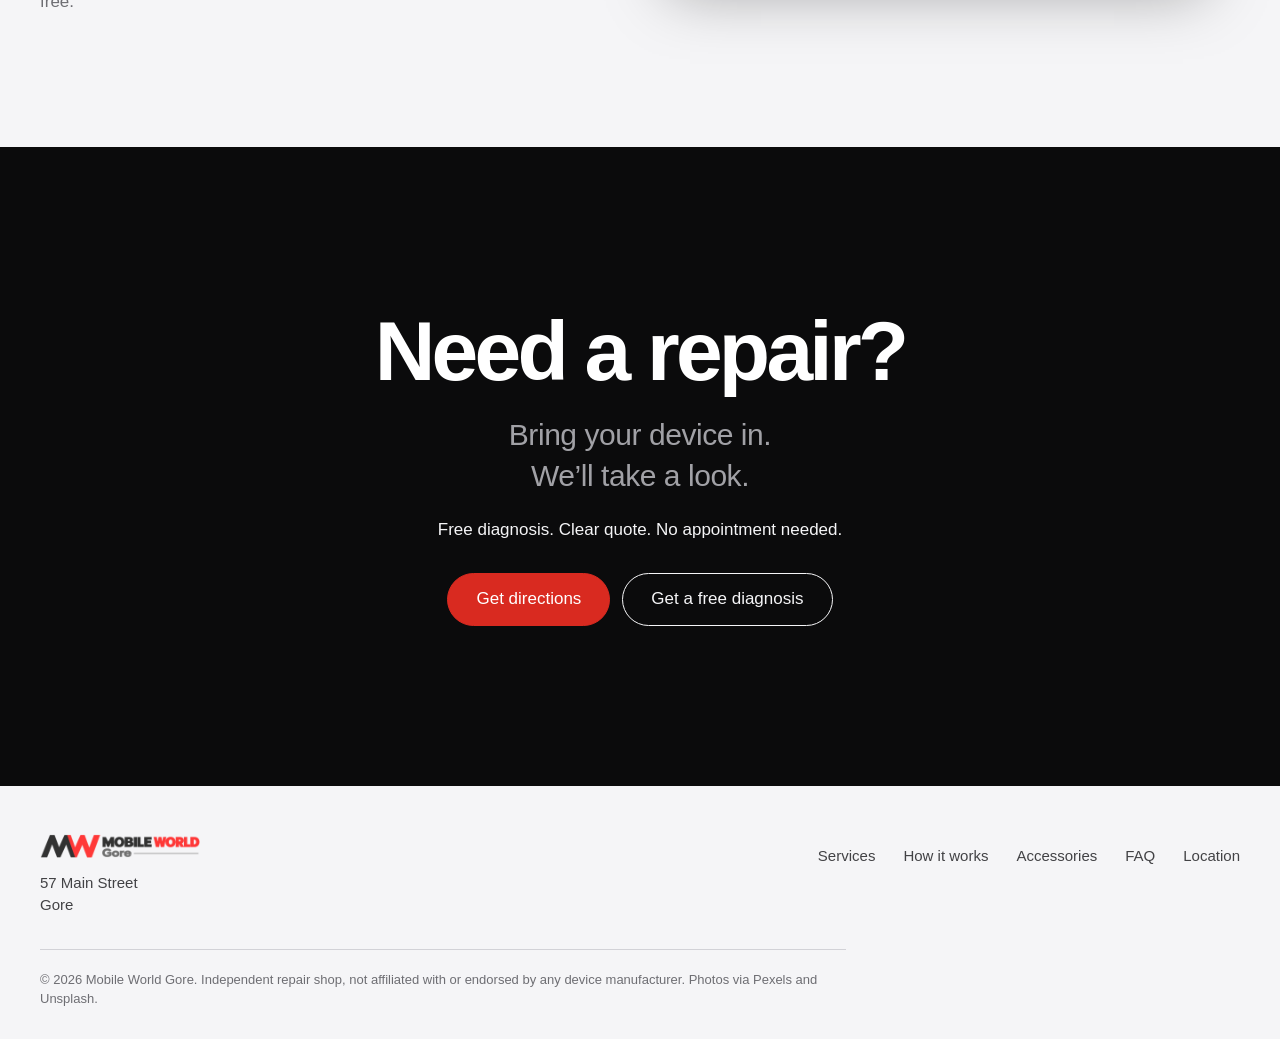
==== commit 71760f8a: "Add device photos to What we repair Co-Authored-By: Claude Opus 5.5 <noreply@anthropic.com>" ====
--- a/index.html
+++ b/index.html
@@ -11,7 +11,7 @@
 <link rel="icon" href="assets/icon-512.png" type="image/png">
 <link rel="apple-touch-icon" href="assets/icon-512.png">
 <link rel="preload" as="image" type="image/webp" imagesrcset="assets/img3/hero-900.webp 900w, assets/img3/hero-1600.webp 1600w" imagesizes="(min-width: 1240px) 1200px, calc(100vw - 40px)" fetchpriority="high">
-<link rel="stylesheet" href="style.css?v=muz96r61">
+<link rel="stylesheet" href="style.css?v=muz9fx9x">
 <script>document.documentElement.classList.add('js');setTimeout(function(){if(!window.__mw)document.documentElement.classList.remove('js')},3500)</script>
 </head>
 <body>
@@ -98,14 +98,17 @@
    <article class="device rv">
     <h3><svg class="dev-ic" viewBox="0 0 24 24" aria-hidden="true"><rect x="7" y="2.5" width="10" height="19" rx="2.4"/><path d="M10.5 18.5h3"/></svg><span>Smartphones</span></h3>
     <ul><li>Screens</li><li>Batteries</li><li>Charging</li><li>Water damage</li></ul>
+    <picture><source type="image/webp" srcset="assets/img3/dev-phone-240.webp 240w, assets/img3/dev-phone-480.webp 480w" sizes="(min-width: 701px) 210px, 88px"><img class="dev-img" src="assets/img3/dev-phone-240.jpg" srcset="assets/img3/dev-phone-240.jpg 240w, assets/img3/dev-phone-480.jpg 480w" sizes="(min-width: 701px) 210px, 88px" width="480" height="320" alt="A smartphone taken apart on a repair mat" loading="lazy"></picture>
    </article>
    <article class="device rv">
     <h3><svg class="dev-ic" viewBox="0 0 24 24" aria-hidden="true"><rect x="4" y="2.5" width="16" height="19" rx="2.4"/><path d="M11 18.5h2"/></svg><span>Tablets &amp; iPads</span></h3>
     <ul><li>Displays</li><li>Batteries</li><li>Charging</li><li>Software</li></ul>
+    <picture><source type="image/webp" srcset="assets/img3/dev-tablet-240.webp 240w, assets/img3/dev-tablet-480.webp 480w" sizes="(min-width: 701px) 210px, 88px"><img class="dev-img" src="assets/img3/dev-tablet-240.jpg" srcset="assets/img3/dev-tablet-240.jpg 240w, assets/img3/dev-tablet-480.jpg 480w" sizes="(min-width: 701px) 210px, 88px" width="480" height="320" alt="Hands holding a tablet" loading="lazy"></picture>
    </article>
    <article class="device rv">
     <h3><svg class="dev-ic" viewBox="0 0 24 24" aria-hidden="true"><rect x="4.5" y="4.5" width="15" height="10.5" rx="1.6"/><path d="M2.5 18.5h19l-1.4 1.6H3.9z"/></svg><span>Laptops &amp; Ultrabooks</span></h3>
     <ul><li>Hardware</li><li>Software</li><li>Performance</li></ul>
+    <picture><source type="image/webp" srcset="assets/img3/dev-laptop-240.webp 240w, assets/img3/dev-laptop-480.webp 480w" sizes="(min-width: 701px) 210px, 88px"><img class="dev-img" src="assets/img3/dev-laptop-240.jpg" srcset="assets/img3/dev-laptop-240.jpg 240w, assets/img3/dev-laptop-480.jpg 480w" sizes="(min-width: 701px) 210px, 88px" width="480" height="320" alt="A laptop opened up for repair" loading="lazy"></picture>
    </article>
   </div>
  </div>
@@ -282,6 +285,6 @@
  </div>
 </footer>
 
-<script src="script.js?v=muz96r61"></script>
+<script src="script.js?v=muz9fx9x"></script>
 </body>
 </html>
--- a/style.css
+++ b/style.css
@@ -420,3 +420,16 @@
  .problems-img h3{font-size:1.1875rem}
 }
 picture>source{display:none}
+
+/* what we repair: controlled device photos */
+.device{grid-template-columns:minmax(0,1fr) minmax(0,1fr) 210px;gap:14px 40px}
+.dev-img{width:210px;aspect-ratio:3/2;object-fit:cover;border-radius:16px;background:var(--grey);transition:transform .6s var(--ease)}
+.device:hover .dev-img{transform:scale(1.03)}
+@media(max-width:900px){
+ .device{grid-template-columns:minmax(0,1fr) 170px;grid-template-areas:"h img" "l img";align-items:center}
+ .device h3{grid-area:h}.device ul{grid-area:l}.dev-img{grid-area:img;width:170px}
+}
+@media(max-width:700px){
+ .device{grid-template-columns:minmax(0,1fr) 88px;column-gap:16px}
+ .dev-img{width:88px;height:88px;aspect-ratio:1;border-radius:14px}
+}
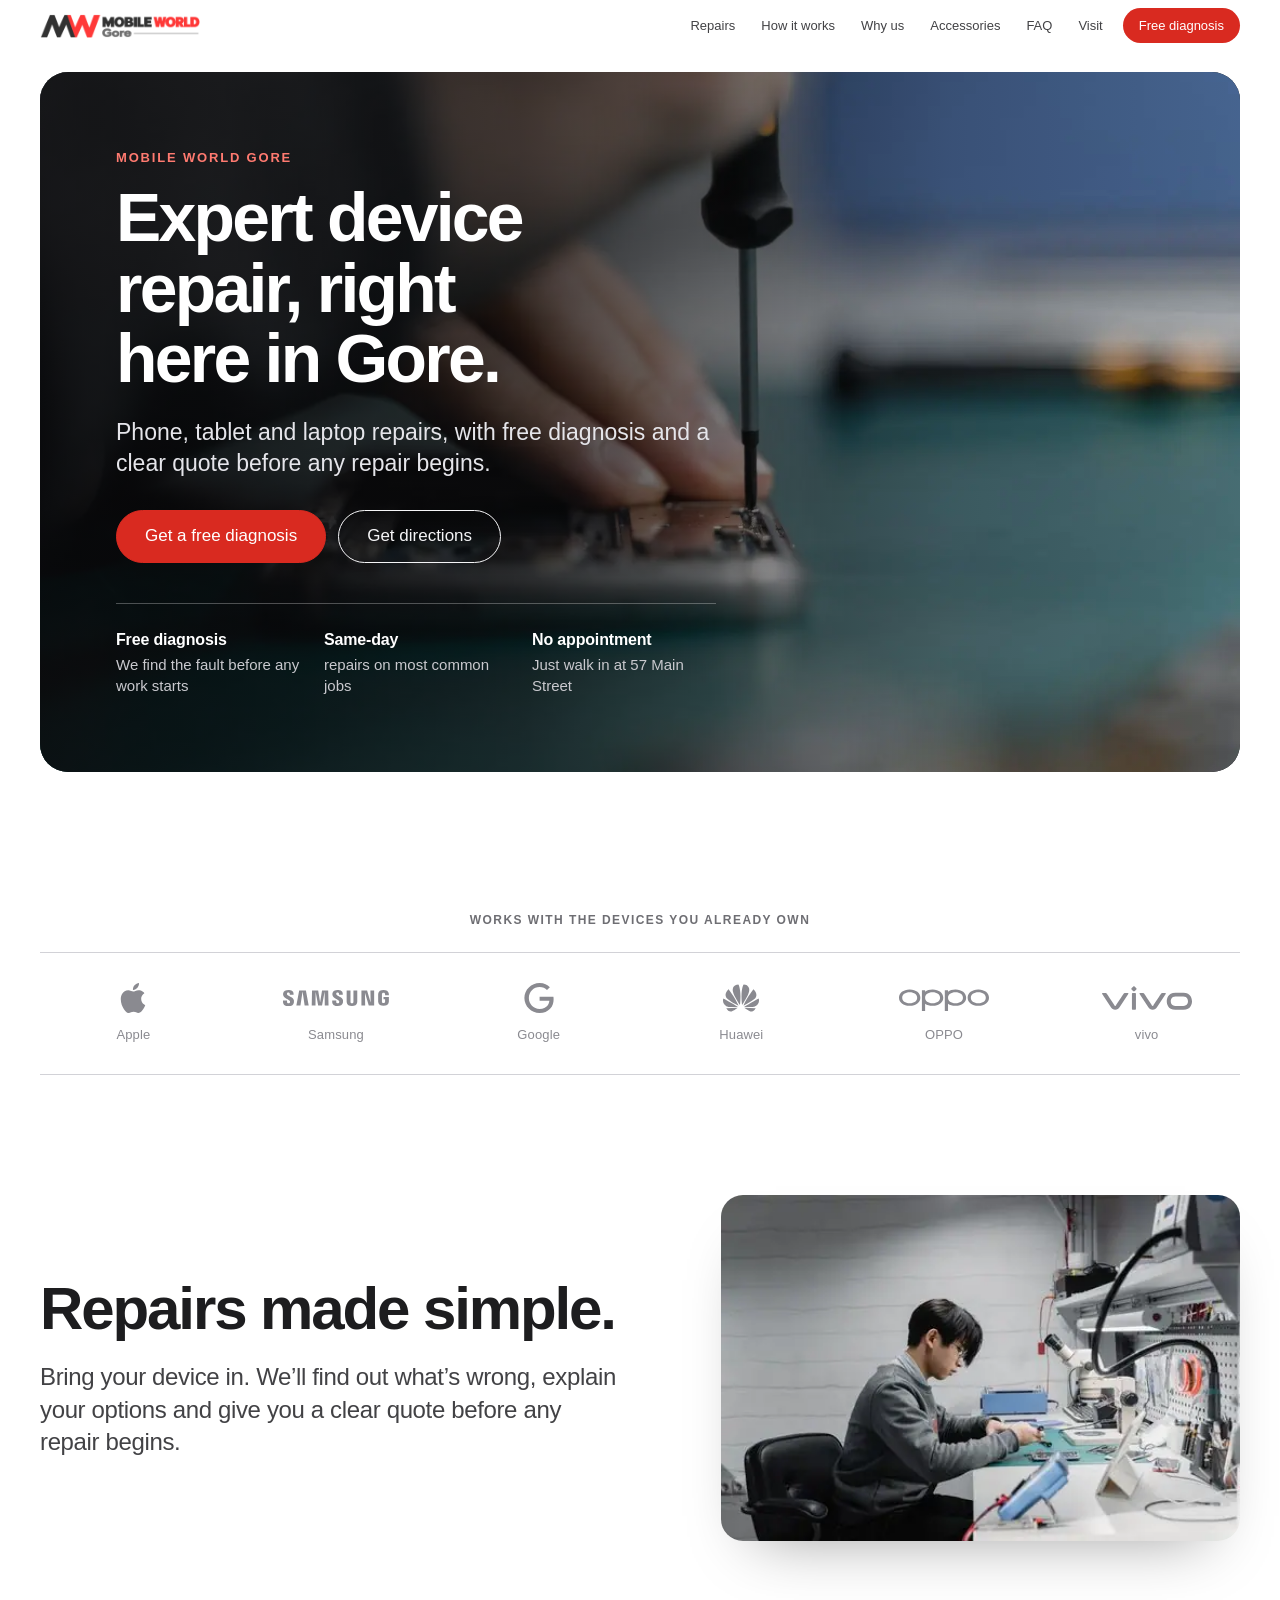
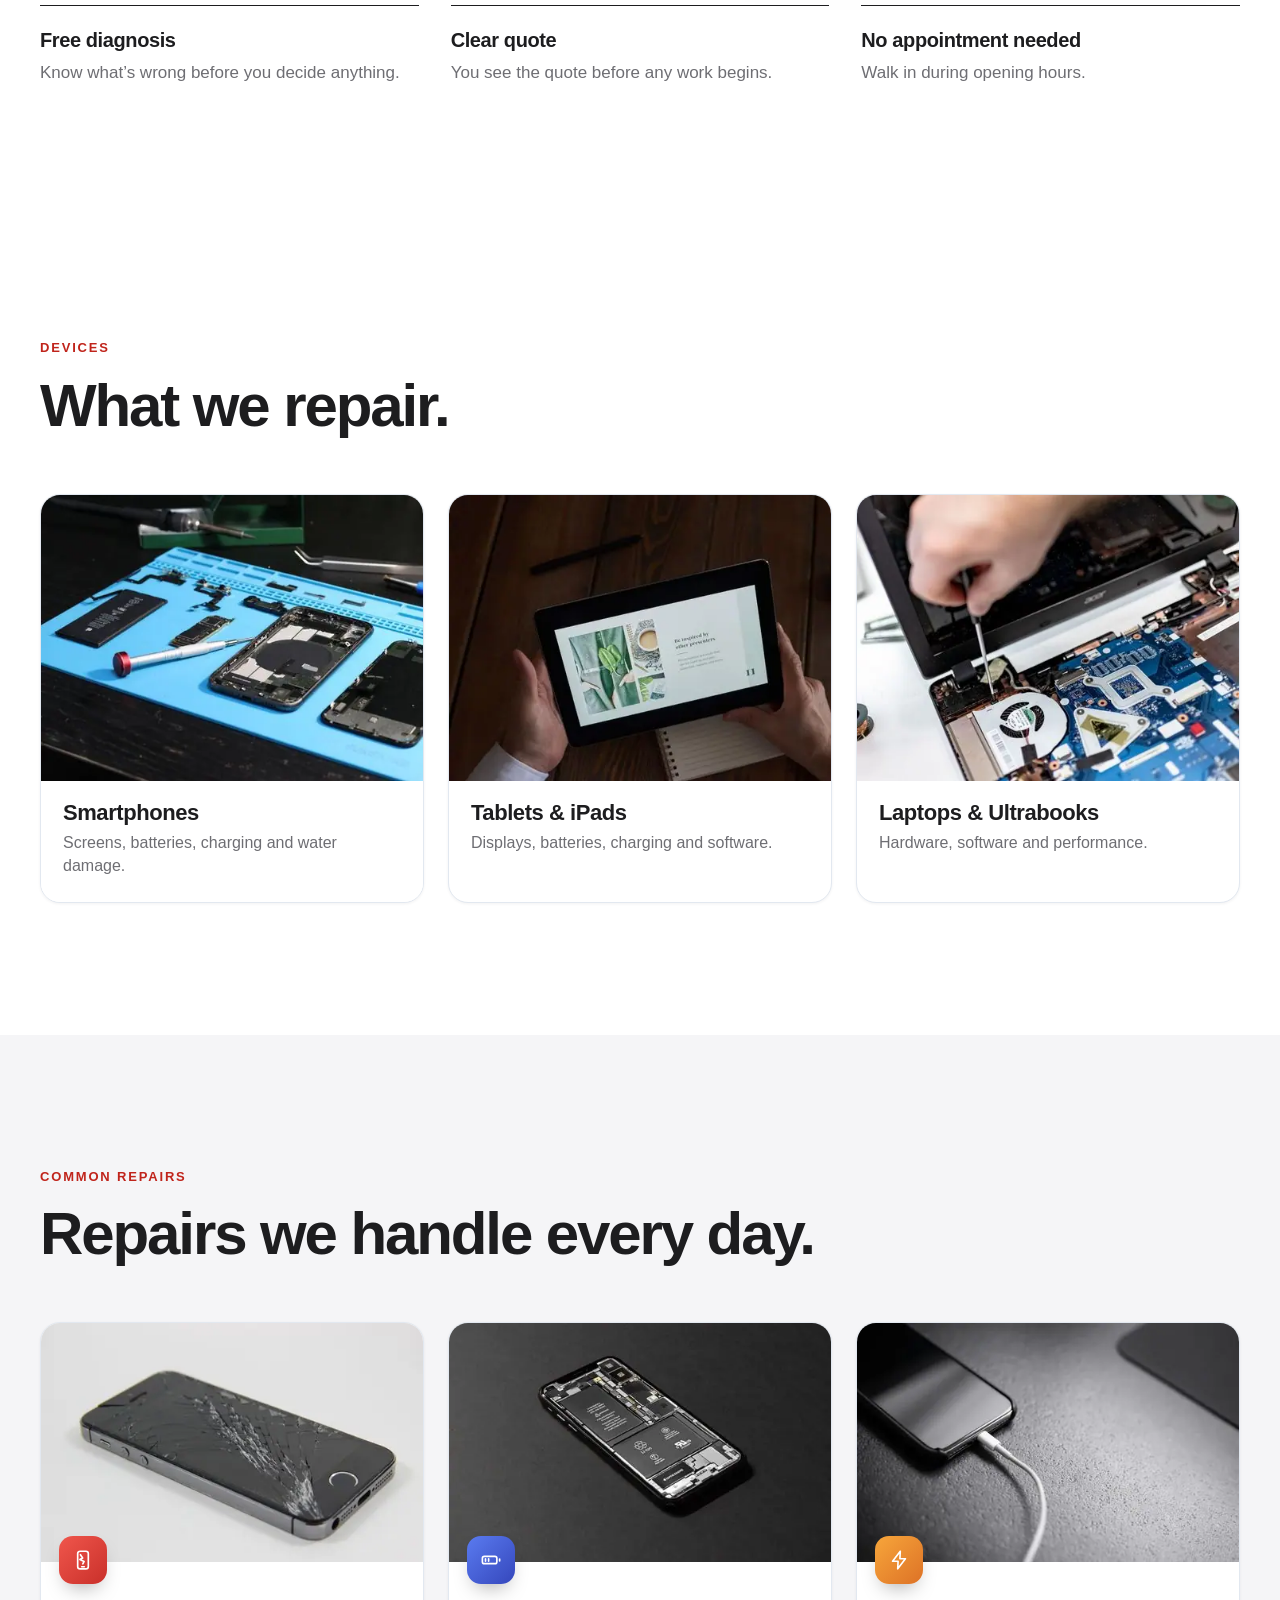
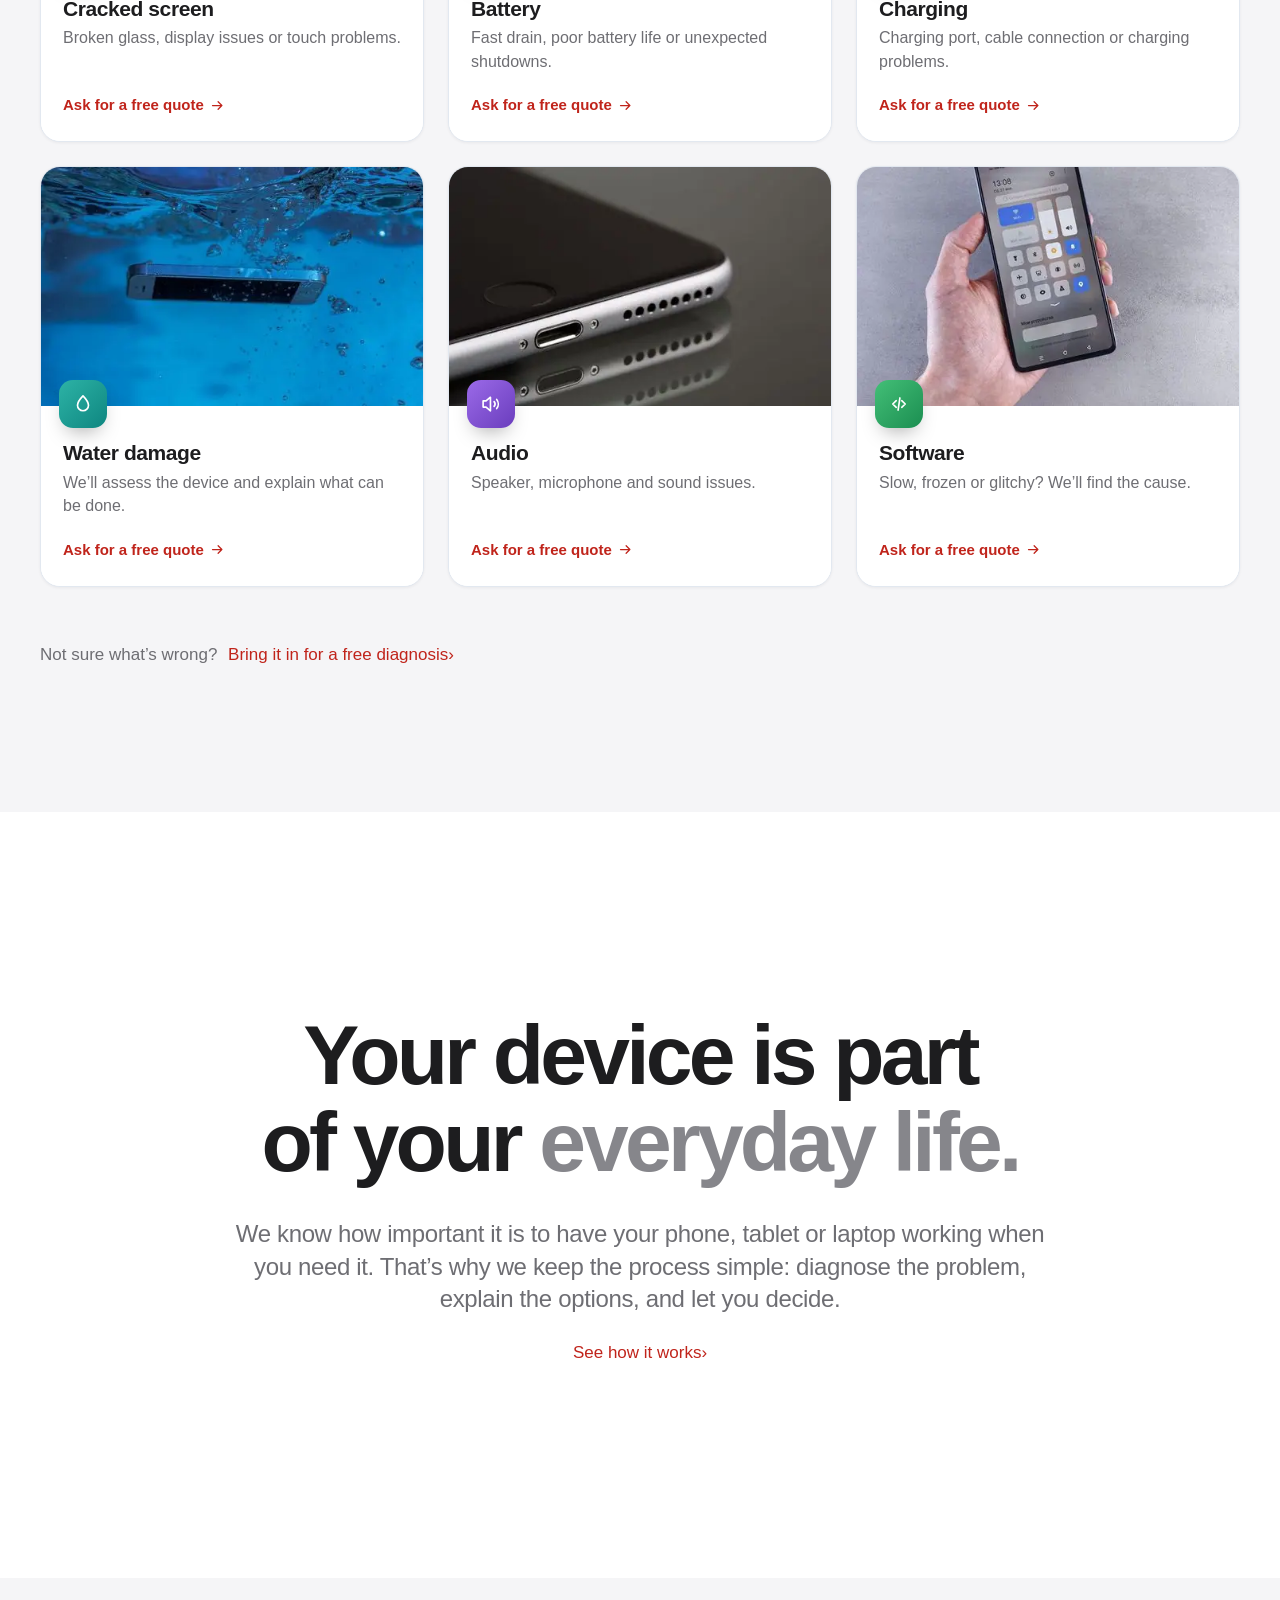
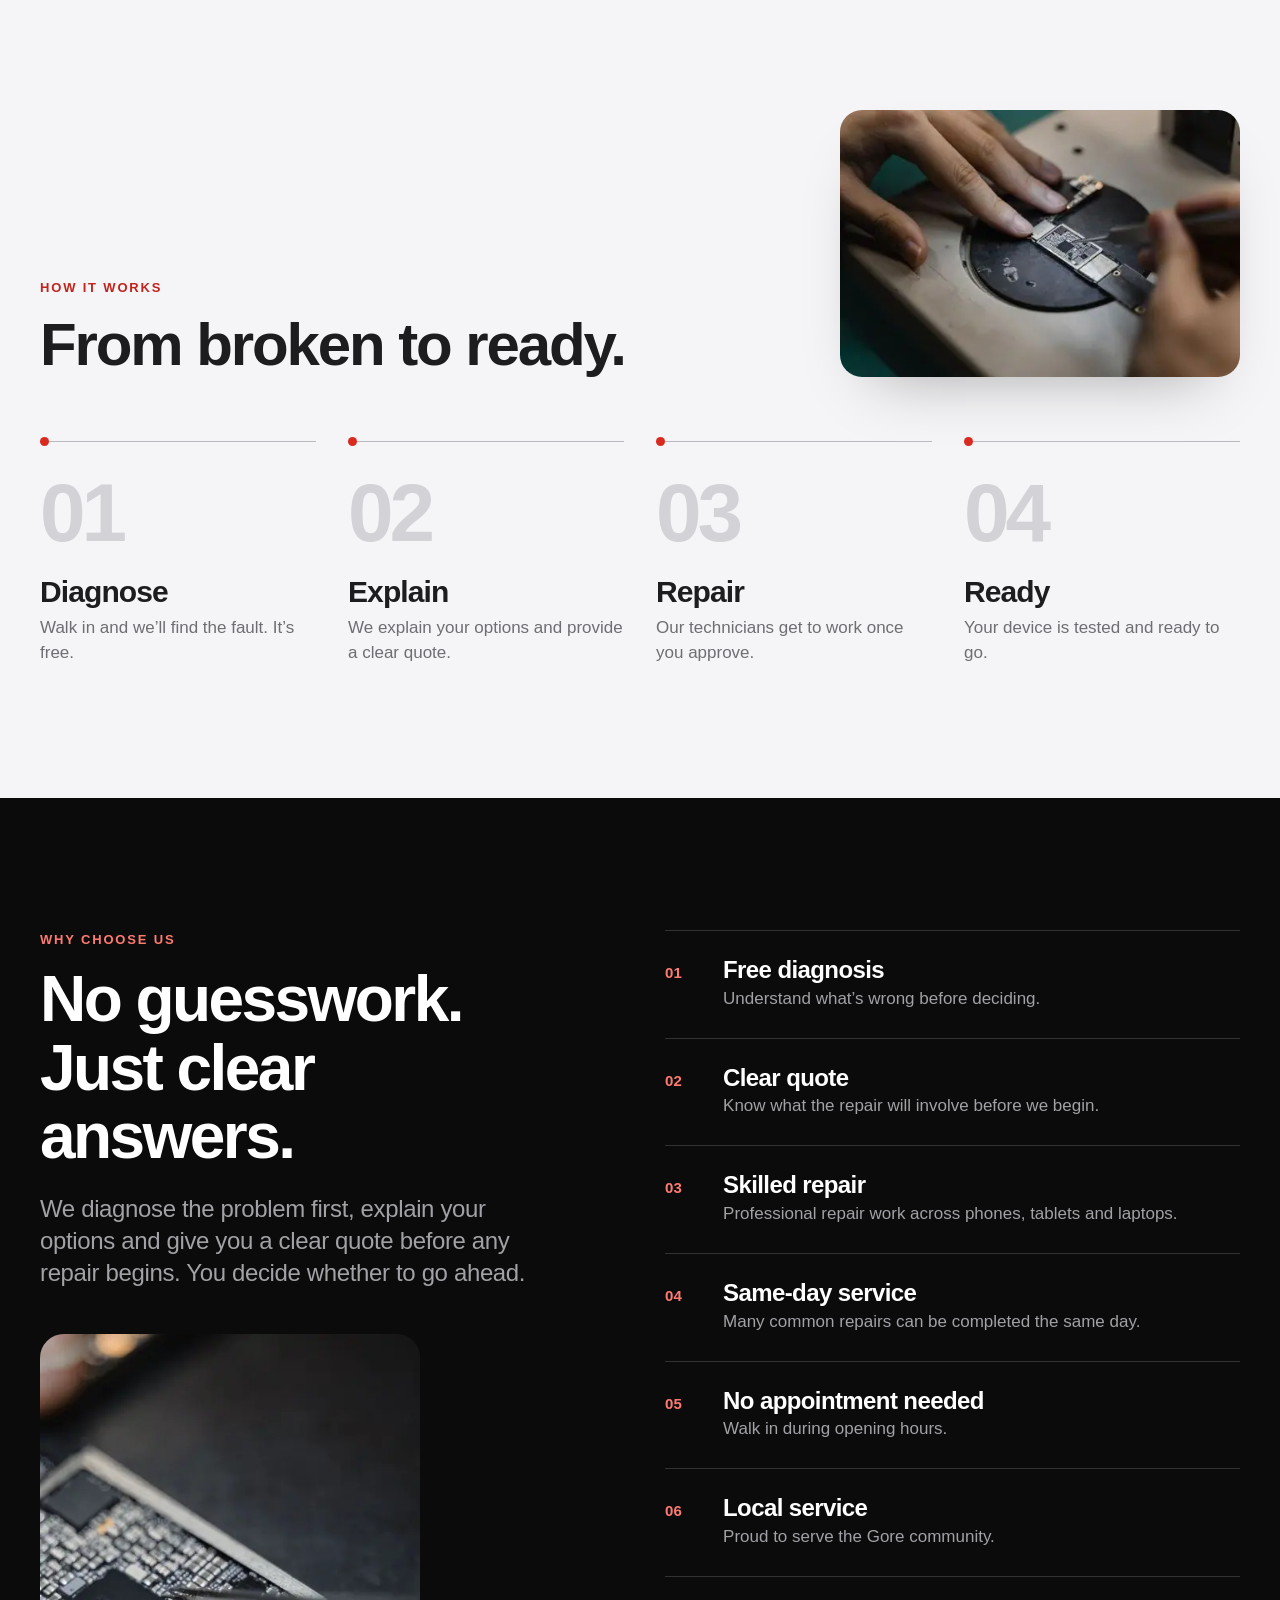
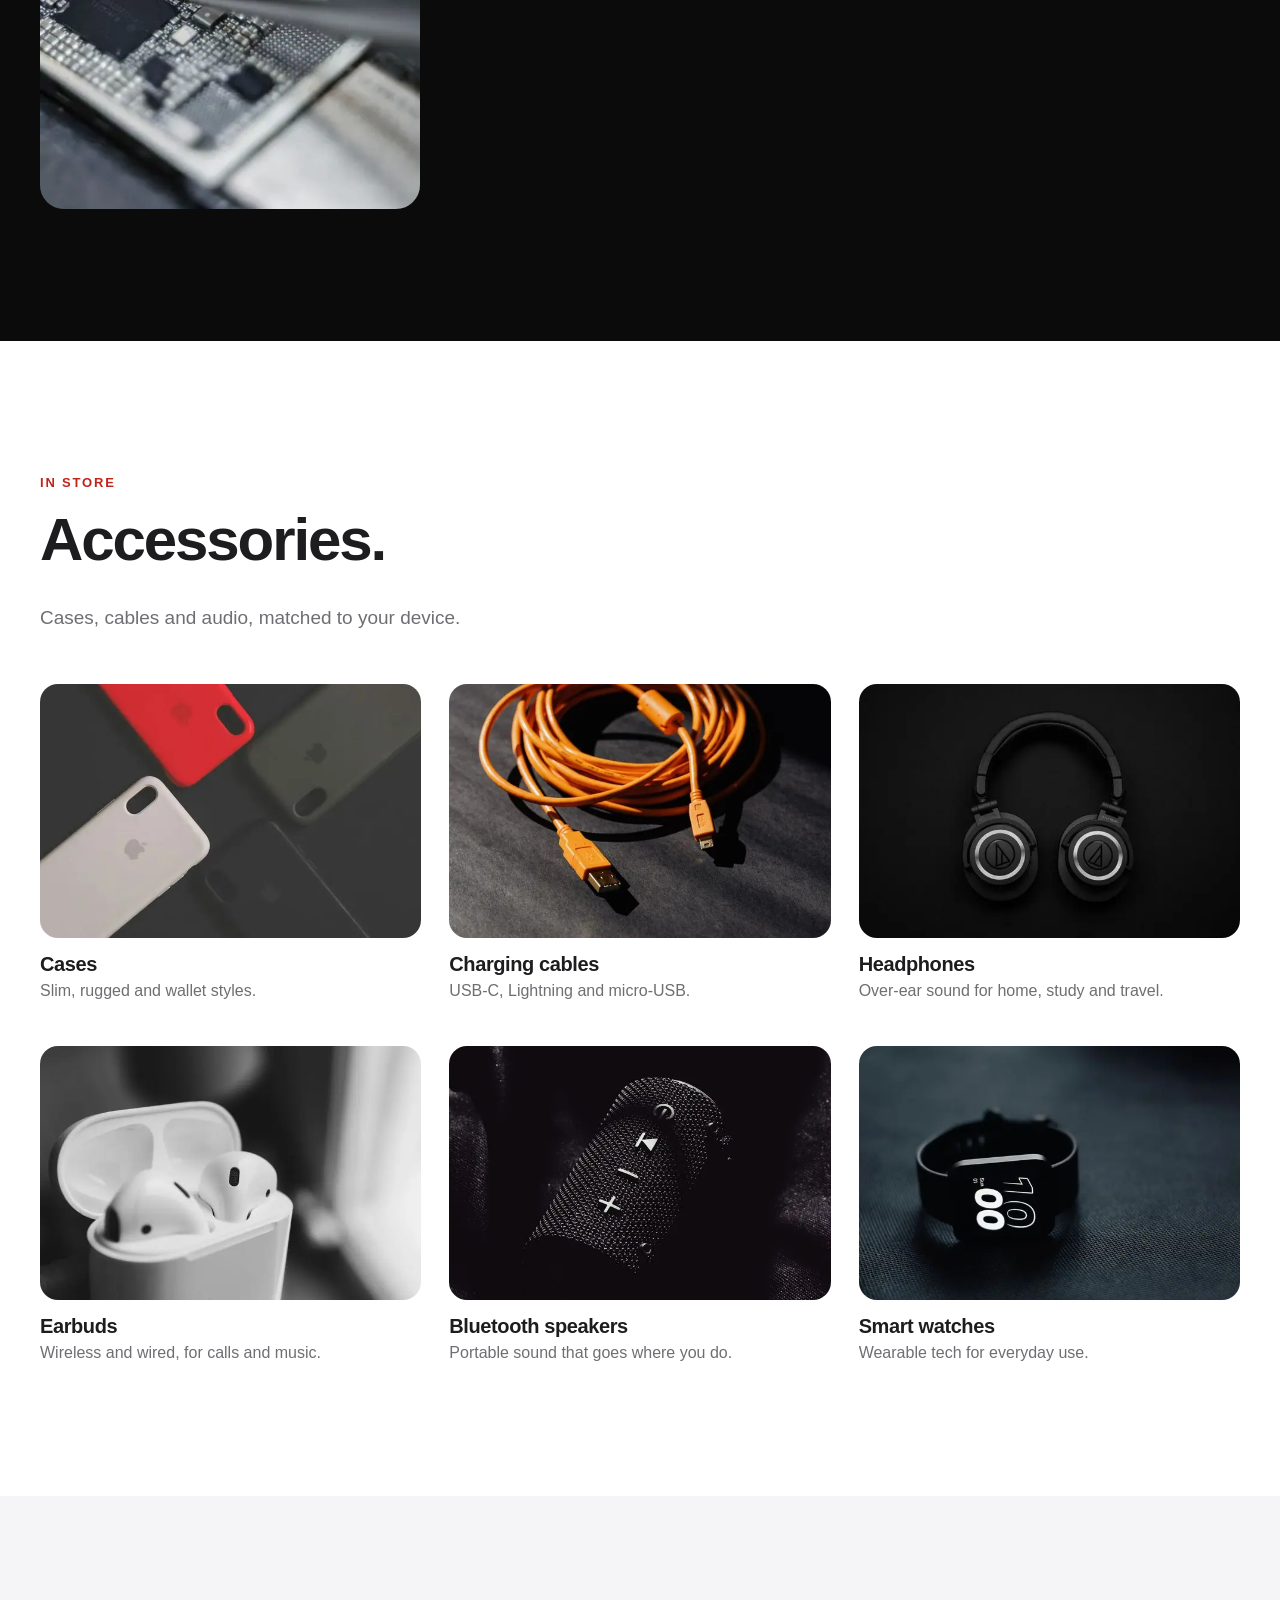
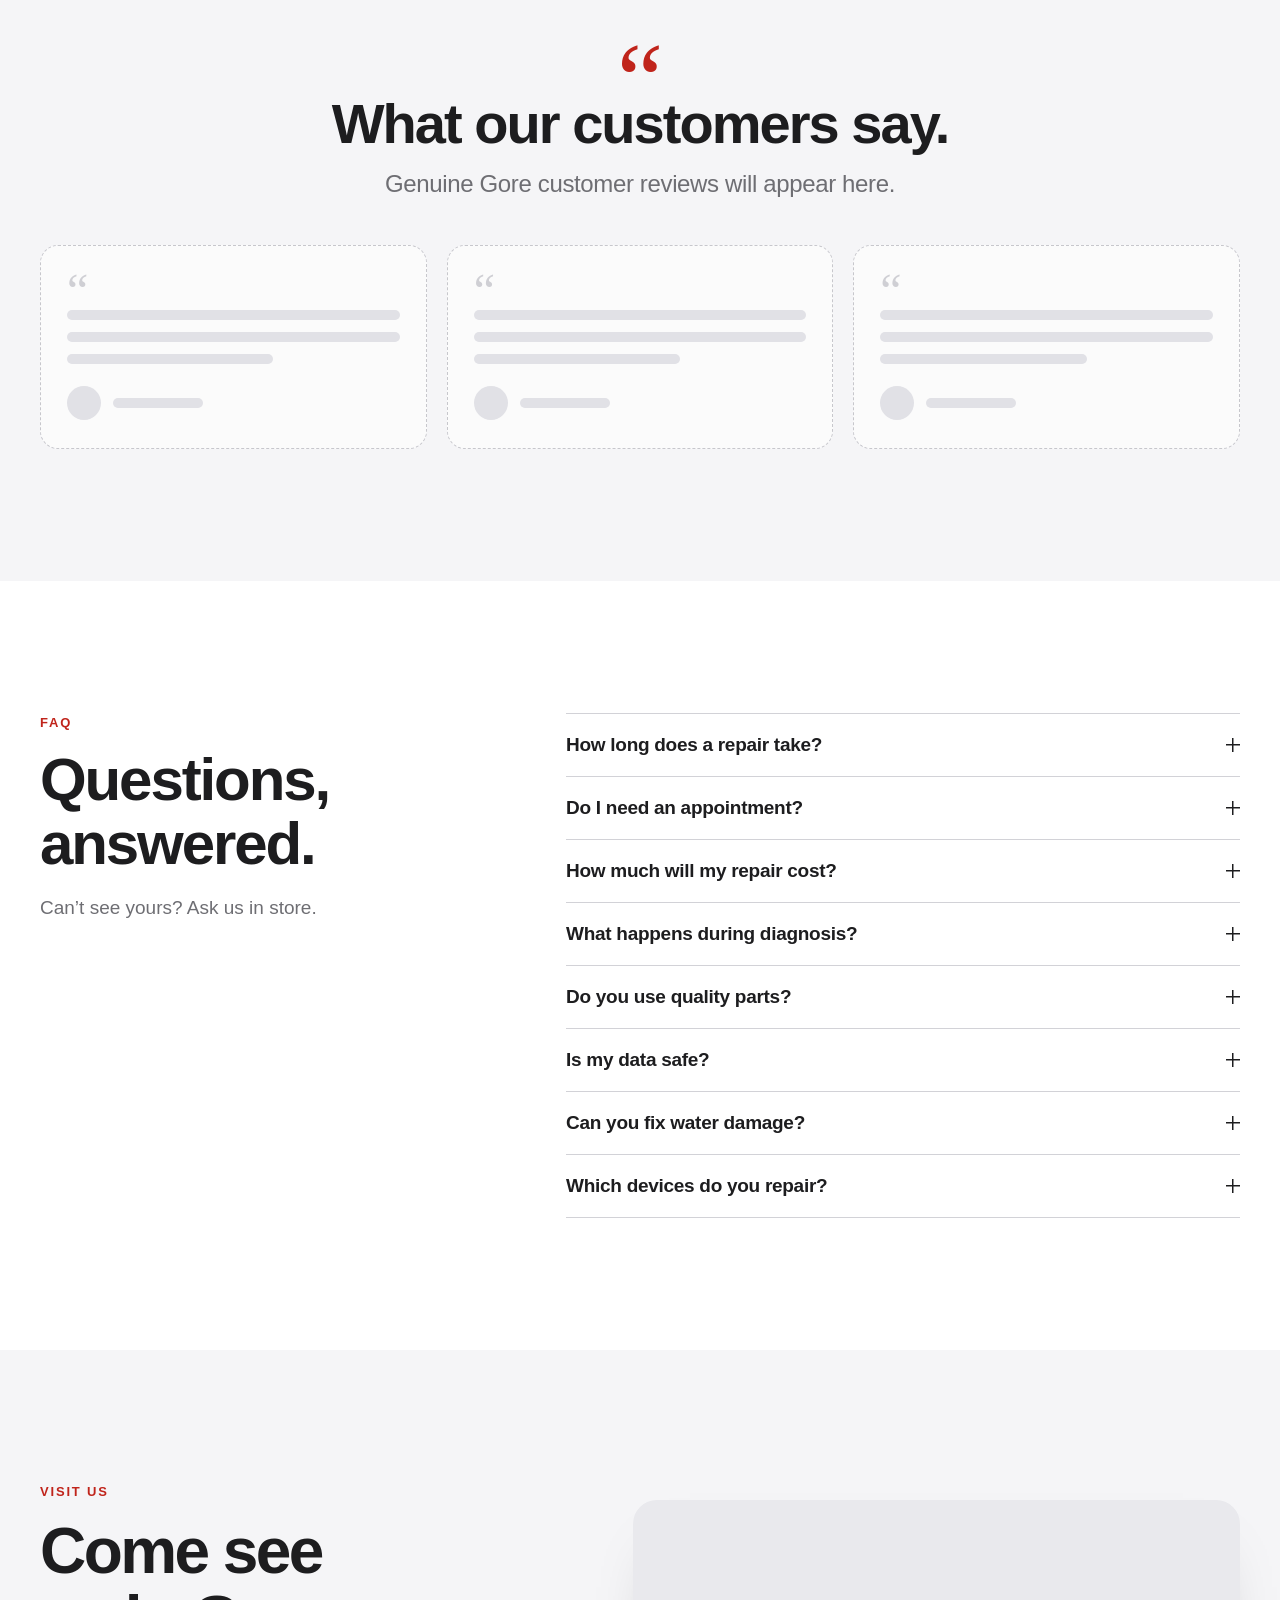
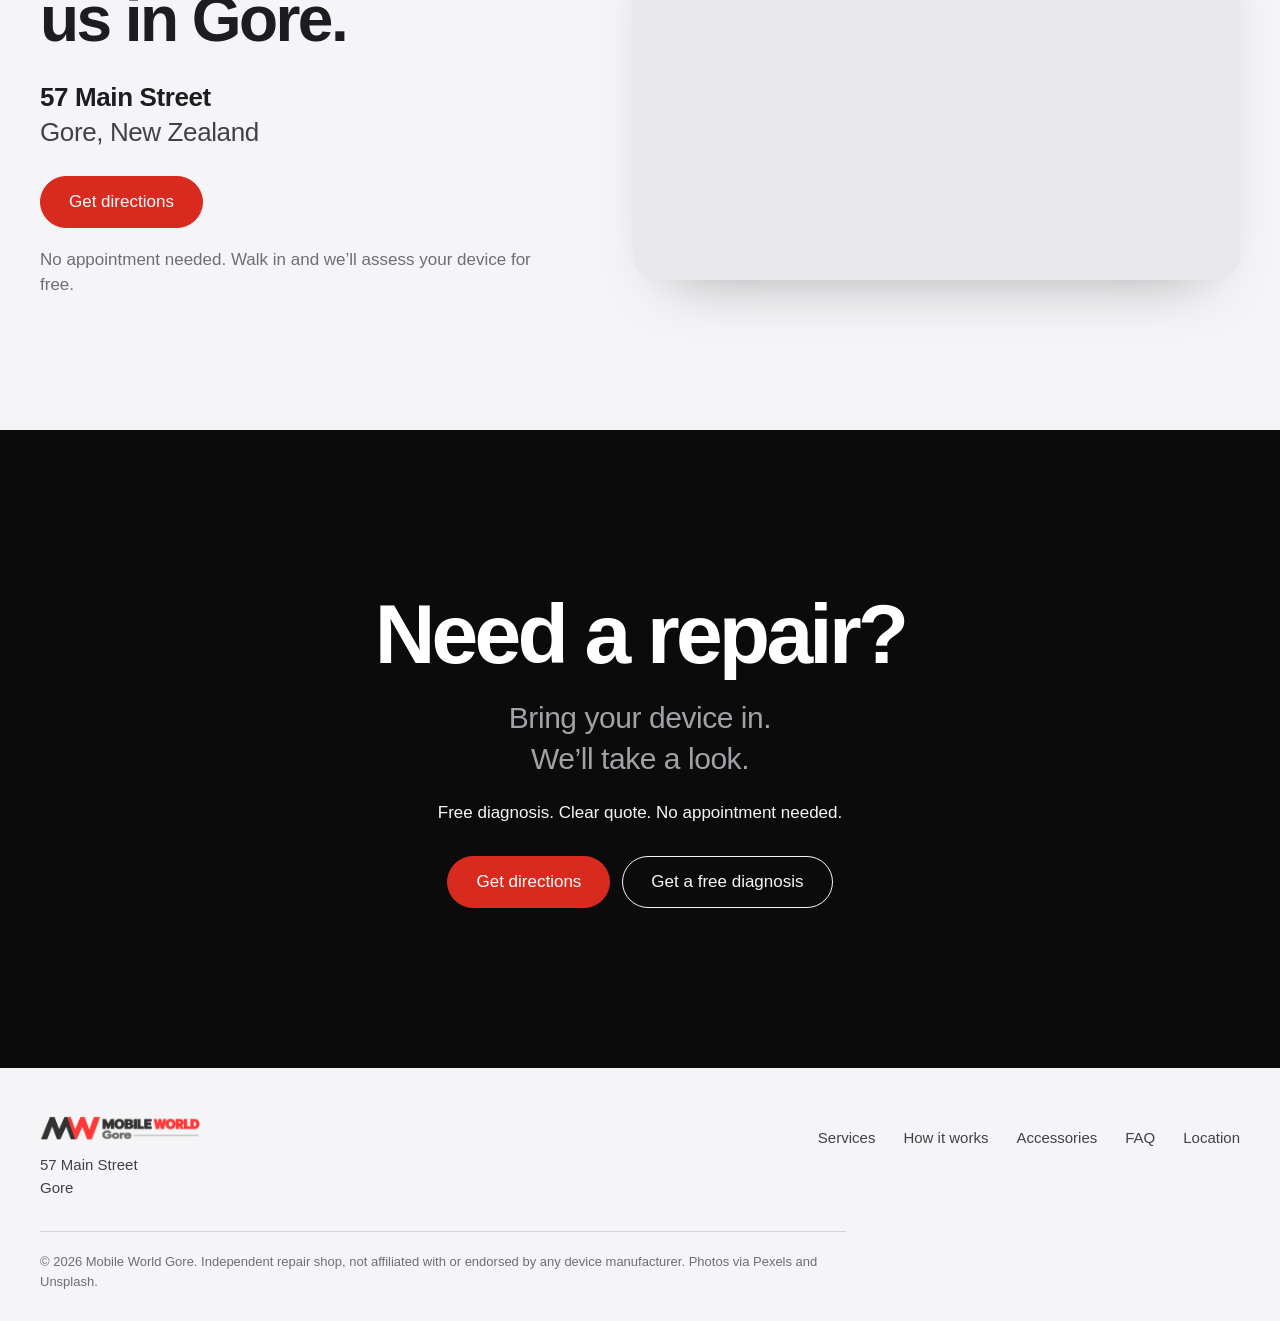
==== commit 04befd56: "Hawera-style card layout for What we repair and Repairs we handle every day Co-Authored-By: Claude O" ====
--- a/index.html
+++ b/index.html
@@ -11,7 +11,7 @@
 <link rel="icon" href="assets/icon-512.png" type="image/png">
 <link rel="apple-touch-icon" href="assets/icon-512.png">
 <link rel="preload" as="image" type="image/webp" imagesrcset="assets/img3/hero-900.webp 900w, assets/img3/hero-1600.webp 1600w" imagesizes="(min-width: 1240px) 1200px, calc(100vw - 40px)" fetchpriority="high">
-<link rel="stylesheet" href="style.css?v=muz9fx9x">
+<link rel="stylesheet" href="style.css?v=muz9pry0">
 <script>document.documentElement.classList.add('js');setTimeout(function(){if(!window.__mw)document.documentElement.classList.remove('js')},3500)</script>
 </head>
 <body>
@@ -89,44 +89,32 @@
  </div>
 </section>
 
-<!-- 3. WHAT WE REPAIR (typography only) -->
+<!-- 3. WHAT WE REPAIR -->
 <section class="sec" id="repairs">
  <div class="wrap">
   <p class="eyebrow rv">Devices</p>
   <h2 class="sec-title rv d1">What we repair.</h2>
-  <div class="devices">
-   <article class="device rv">
-    <h3><svg class="dev-ic" viewBox="0 0 24 24" aria-hidden="true"><rect x="7" y="2.5" width="10" height="19" rx="2.4"/><path d="M10.5 18.5h3"/></svg><span>Smartphones</span></h3>
-    <ul><li>Screens</li><li>Batteries</li><li>Charging</li><li>Water damage</li></ul>
-    <picture><source type="image/webp" srcset="assets/img3/dev-phone-240.webp 240w, assets/img3/dev-phone-480.webp 480w" sizes="(min-width: 701px) 210px, 88px"><img class="dev-img" src="assets/img3/dev-phone-240.jpg" srcset="assets/img3/dev-phone-240.jpg 240w, assets/img3/dev-phone-480.jpg 480w" sizes="(min-width: 701px) 210px, 88px" width="480" height="320" alt="A smartphone taken apart on a repair mat" loading="lazy"></picture>
-   </article>
-   <article class="device rv">
-    <h3><svg class="dev-ic" viewBox="0 0 24 24" aria-hidden="true"><rect x="4" y="2.5" width="16" height="19" rx="2.4"/><path d="M11 18.5h2"/></svg><span>Tablets &amp; iPads</span></h3>
-    <ul><li>Displays</li><li>Batteries</li><li>Charging</li><li>Software</li></ul>
-    <picture><source type="image/webp" srcset="assets/img3/dev-tablet-240.webp 240w, assets/img3/dev-tablet-480.webp 480w" sizes="(min-width: 701px) 210px, 88px"><img class="dev-img" src="assets/img3/dev-tablet-240.jpg" srcset="assets/img3/dev-tablet-240.jpg 240w, assets/img3/dev-tablet-480.jpg 480w" sizes="(min-width: 701px) 210px, 88px" width="480" height="320" alt="Hands holding a tablet" loading="lazy"></picture>
-   </article>
-   <article class="device rv">
-    <h3><svg class="dev-ic" viewBox="0 0 24 24" aria-hidden="true"><rect x="4.5" y="4.5" width="15" height="10.5" rx="1.6"/><path d="M2.5 18.5h19l-1.4 1.6H3.9z"/></svg><span>Laptops &amp; Ultrabooks</span></h3>
-    <ul><li>Hardware</li><li>Software</li><li>Performance</li></ul>
-    <picture><source type="image/webp" srcset="assets/img3/dev-laptop-240.webp 240w, assets/img3/dev-laptop-480.webp 480w" sizes="(min-width: 701px) 210px, 88px"><img class="dev-img" src="assets/img3/dev-laptop-240.jpg" srcset="assets/img3/dev-laptop-240.jpg 240w, assets/img3/dev-laptop-480.jpg 480w" sizes="(min-width: 701px) 210px, 88px" width="480" height="320" alt="A laptop opened up for repair" loading="lazy"></picture>
-   </article>
-  </div>
- </div>
-</section>
-
-<!-- 4. REPAIRS WE HANDLE EVERY DAY (typography only) -->
+  <ul class="dev-cards">
+   <li class="rv"><picture><source type="image/webp" srcset="assets/img3/card-phone-480.webp 480w, assets/img3/card-phone-800.webp 800w" sizes="(min-width: 900px) 380px, (min-width: 600px) 45vw, calc(100vw - 40px)"><img src="assets/img3/card-phone-480.jpg" srcset="assets/img3/card-phone-480.jpg 480w, assets/img3/card-phone-800.jpg 800w" sizes="(min-width: 900px) 380px, (min-width: 600px) 45vw, calc(100vw - 40px)" width="800" height="600" alt="A smartphone taken apart on a repair mat" loading="lazy"></picture><div class="dc-body"><h3>Smartphones</h3><p>Screens, batteries, charging and water damage.</p></div></li>
+   <li class="rv d1"><picture><source type="image/webp" srcset="assets/img3/card-tablet-480.webp 480w, assets/img3/card-tablet-800.webp 800w" sizes="(min-width: 900px) 380px, (min-width: 600px) 45vw, calc(100vw - 40px)"><img src="assets/img3/card-tablet-480.jpg" srcset="assets/img3/card-tablet-480.jpg 480w, assets/img3/card-tablet-800.jpg 800w" sizes="(min-width: 900px) 380px, (min-width: 600px) 45vw, calc(100vw - 40px)" width="800" height="600" alt="Hands holding a tablet" loading="lazy"></picture><div class="dc-body"><h3>Tablets &amp; iPads</h3><p>Displays, batteries, charging and software.</p></div></li>
+   <li class="rv d2"><picture><source type="image/webp" srcset="assets/img3/card-laptop-480.webp 480w, assets/img3/card-laptop-800.webp 800w" sizes="(min-width: 900px) 380px, (min-width: 600px) 45vw, calc(100vw - 40px)"><img src="assets/img3/card-laptop-480.jpg" srcset="assets/img3/card-laptop-480.jpg 480w, assets/img3/card-laptop-800.jpg 800w" sizes="(min-width: 900px) 380px, (min-width: 600px) 45vw, calc(100vw - 40px)" width="800" height="600" alt="A laptop opened up for repair" loading="lazy"></picture><div class="dc-body"><h3>Laptops &amp; Ultrabooks</h3><p>Hardware, software and performance.</p></div></li>
+  </ul>
+ </div>
+</section>
+
+<!-- 4. REPAIRS WE HANDLE EVERY DAY -->
 <section class="sec sec-grey" id="problems">
  <div class="wrap">
   <p class="eyebrow rv">Common repairs</p>
   <h2 class="sec-title rv d1">Repairs we handle every day.</h2>
-  <ol class="problems problems-img">
-   <li class="rv "><picture><source type="image/webp" srcset="assets/img3/rep-screen-160.webp 160w, assets/img3/rep-screen-320.webp 320w" sizes="(min-width: 701px) 76px, 64px"><img src="assets/img3/rep-screen-160.jpg" srcset="assets/img3/rep-screen-160.jpg 160w, assets/img3/rep-screen-320.jpg 320w" sizes="(min-width: 701px) 76px, 64px" width="320" height="320" alt="A phone with a cracked screen" loading="lazy"></picture><div class="pb"><span class="no">01</span><h3>Cracked screen</h3><p>Broken glass, display issues or touch problems.</p></div></li>
-   <li class="rv d1"><picture><source type="image/webp" srcset="assets/img3/rep-battery-160.webp 160w, assets/img3/rep-battery-320.webp 320w" sizes="(min-width: 701px) 76px, 64px"><img src="assets/img3/rep-battery-160.jpg" srcset="assets/img3/rep-battery-160.jpg 160w, assets/img3/rep-battery-320.jpg 320w" sizes="(min-width: 701px) 76px, 64px" width="320" height="320" alt="A phone battery replacement" loading="lazy"></picture><div class="pb"><span class="no">02</span><h3>Battery</h3><p>Fast drain, poor battery life or unexpected shutdowns.</p></div></li>
-   <li class="rv d2"><picture><source type="image/webp" srcset="assets/img3/rep-charging-160.webp 160w, assets/img3/rep-charging-320.webp 320w" sizes="(min-width: 701px) 76px, 64px"><img src="assets/img3/rep-charging-160.jpg" srcset="assets/img3/rep-charging-160.jpg 160w, assets/img3/rep-charging-320.jpg 320w" sizes="(min-width: 701px) 76px, 64px" width="320" height="320" alt="A phone charging port and cable" loading="lazy"></picture><div class="pb"><span class="no">03</span><h3>Charging</h3><p>Charging port, cable connection or charging problems.</p></div></li>
-   <li class="rv "><picture><source type="image/webp" srcset="assets/img3/rep-water-160.webp 160w, assets/img3/rep-water-320.webp 320w" sizes="(min-width: 701px) 76px, 64px"><img src="assets/img3/rep-water-160.jpg" srcset="assets/img3/rep-water-160.jpg 160w, assets/img3/rep-water-320.jpg 320w" sizes="(min-width: 701px) 76px, 64px" width="320" height="320" alt="A wet, water-damaged phone" loading="lazy"></picture><div class="pb"><span class="no">04</span><h3>Water damage</h3><p>We’ll assess the device and explain what can be done.</p></div></li>
-   <li class="rv d1"><picture><source type="image/webp" srcset="assets/img3/rep-audio-160.webp 160w, assets/img3/rep-audio-320.webp 320w" sizes="(min-width: 701px) 76px, 64px"><img src="assets/img3/rep-audio-160.jpg" srcset="assets/img3/rep-audio-160.jpg 160w, assets/img3/rep-audio-320.jpg 320w" sizes="(min-width: 701px) 76px, 64px" width="320" height="320" alt="A phone speaker and microphone" loading="lazy"></picture><div class="pb"><span class="no">05</span><h3>Audio</h3><p>Speaker, microphone and sound issues.</p></div></li>
-   <li class="rv d2"><picture><source type="image/webp" srcset="assets/img3/rep-software-160.webp 160w, assets/img3/rep-software-320.webp 320w" sizes="(min-width: 701px) 76px, 64px"><img src="assets/img3/rep-software-160.jpg" srcset="assets/img3/rep-software-160.jpg 160w, assets/img3/rep-software-320.jpg 320w" sizes="(min-width: 701px) 76px, 64px" width="320" height="320" alt="A phone software update screen" loading="lazy"></picture><div class="pb"><span class="no">06</span><h3>Software</h3><p>Slow, frozen or glitchy? We’ll find the cause.</p></div></li>
-  </ol>
+  <ul class="rep-grid">
+   <li class="rep-card rv"><div class="rep-shot"><picture><source type="image/webp" srcset="assets/img3/card-screen-480.webp 480w, assets/img3/card-screen-800.webp 800w" sizes="(min-width: 1080px) 380px, (min-width: 600px) 45vw, calc(100vw - 40px)"><img src="assets/img3/card-screen-480.jpg" srcset="assets/img3/card-screen-480.jpg 480w, assets/img3/card-screen-800.jpg 800w" sizes="(min-width: 1080px) 380px, (min-width: 600px) 45vw, calc(100vw - 40px)" width="800" height="500" alt="A phone with a cracked screen" loading="lazy"></picture><span class="rep-tile"><svg viewBox="0 0 24 24" aria-hidden="true"><rect x="6.2" y="2.4" width="11.6" height="19.2" rx="2.6"/><path d="m9.2 6.2 2.4 3.6-3 1.6 4.6 2.2-1.4 2.6"/><path d="M10.6 19.4h2.8"/></svg></span></div><div class="rep-body"><h3>Cracked screen</h3><p>Broken glass, display issues or touch problems.</p><a class="rep-link" href="#visit" aria-label="Ask about cracked screen repair">Ask for a free quote <svg viewBox="0 0 24 24" aria-hidden="true"><path d="M4 12h15M13 6l6 6-6 6"/></svg></a></div></li>
+   <li class="rep-card rv d1"><div class="rep-shot"><picture><source type="image/webp" srcset="assets/img3/card-battery-480.webp 480w, assets/img3/card-battery-800.webp 800w" sizes="(min-width: 1080px) 380px, (min-width: 600px) 45vw, calc(100vw - 40px)"><img src="assets/img3/card-battery-480.jpg" srcset="assets/img3/card-battery-480.jpg 480w, assets/img3/card-battery-800.jpg 800w" sizes="(min-width: 1080px) 380px, (min-width: 600px) 45vw, calc(100vw - 40px)" width="800" height="500" alt="Inside a phone, showing its battery" loading="lazy"></picture><span class="rep-tile"><svg viewBox="0 0 24 24" aria-hidden="true"><rect x="2.6" y="8" width="15.8" height="8" rx="2.2"/><path d="M21.4 11v2"/><path d="M6 10.6v2.8M9.4 10.6v2.8"/></svg></span></div><div class="rep-body"><h3>Battery</h3><p>Fast drain, poor battery life or unexpected shutdowns.</p><a class="rep-link" href="#visit" aria-label="Ask about battery repair">Ask for a free quote <svg viewBox="0 0 24 24" aria-hidden="true"><path d="M4 12h15M13 6l6 6-6 6"/></svg></a></div></li>
+   <li class="rep-card rv d2"><div class="rep-shot"><picture><source type="image/webp" srcset="assets/img3/card-charging-480.webp 480w, assets/img3/card-charging-800.webp 800w" sizes="(min-width: 1080px) 380px, (min-width: 600px) 45vw, calc(100vw - 40px)"><img src="assets/img3/card-charging-480.jpg" srcset="assets/img3/card-charging-480.jpg 480w, assets/img3/card-charging-800.jpg 800w" sizes="(min-width: 1080px) 380px, (min-width: 600px) 45vw, calc(100vw - 40px)" width="800" height="500" alt="A charging cable plugged into a phone" loading="lazy"></picture><span class="rep-tile"><svg viewBox="0 0 24 24" aria-hidden="true"><path d="M13.4 2.4 5 13.4h6L10.6 21.6 19 10.6h-6Z"/></svg></span></div><div class="rep-body"><h3>Charging</h3><p>Charging port, cable connection or charging problems.</p><a class="rep-link" href="#visit" aria-label="Ask about charging repair">Ask for a free quote <svg viewBox="0 0 24 24" aria-hidden="true"><path d="M4 12h15M13 6l6 6-6 6"/></svg></a></div></li>
+   <li class="rep-card rv"><div class="rep-shot"><picture><source type="image/webp" srcset="assets/img3/card-water-480.webp 480w, assets/img3/card-water-800.webp 800w" sizes="(min-width: 1080px) 380px, (min-width: 600px) 45vw, calc(100vw - 40px)"><img src="assets/img3/card-water-480.jpg" srcset="assets/img3/card-water-480.jpg 480w, assets/img3/card-water-800.jpg 800w" sizes="(min-width: 1080px) 380px, (min-width: 600px) 45vw, calc(100vw - 40px)" width="800" height="500" alt="A phone sinking in water" loading="lazy"></picture><span class="rep-tile"><svg viewBox="0 0 24 24" aria-hidden="true"><path d="M12 3.2s6 6.2 6 10.2a6 6 0 0 1-12 0c0-4 6-10.2 6-10.2Z"/></svg></span></div><div class="rep-body"><h3>Water damage</h3><p>We’ll assess the device and explain what can be done.</p><a class="rep-link" href="#visit" aria-label="Ask about water damage repair">Ask for a free quote <svg viewBox="0 0 24 24" aria-hidden="true"><path d="M4 12h15M13 6l6 6-6 6"/></svg></a></div></li>
+   <li class="rep-card rv d1"><div class="rep-shot"><picture><source type="image/webp" srcset="assets/img3/card-audio-480.webp 480w, assets/img3/card-audio-800.webp 800w" sizes="(min-width: 1080px) 380px, (min-width: 600px) 45vw, calc(100vw - 40px)"><img src="assets/img3/card-audio-480.jpg" srcset="assets/img3/card-audio-480.jpg 480w, assets/img3/card-audio-800.jpg 800w" sizes="(min-width: 1080px) 380px, (min-width: 600px) 45vw, calc(100vw - 40px)" width="800" height="500" alt="Close-up of a phone’s speaker and port" loading="lazy"></picture><span class="rep-tile"><svg viewBox="0 0 24 24" aria-hidden="true"><path d="M11.4 4.6 6.6 8.6H3.4v6.8h3.2l4.8 4Z"/><path d="M15.4 9.4a4 4 0 0 1 0 5.2M18.2 7a8 8 0 0 1 0 10"/></svg></span></div><div class="rep-body"><h3>Audio</h3><p>Speaker, microphone and sound issues.</p><a class="rep-link" href="#visit" aria-label="Ask about audio repair">Ask for a free quote <svg viewBox="0 0 24 24" aria-hidden="true"><path d="M4 12h15M13 6l6 6-6 6"/></svg></a></div></li>
+   <li class="rep-card rv d2"><div class="rep-shot"><picture><source type="image/webp" srcset="assets/img3/card-software-480.webp 480w, assets/img3/card-software-800.webp 800w" sizes="(min-width: 1080px) 380px, (min-width: 600px) 45vw, calc(100vw - 40px)"><img src="assets/img3/card-software-480.jpg" srcset="assets/img3/card-software-480.jpg 480w, assets/img3/card-software-800.jpg 800w" sizes="(min-width: 1080px) 380px, (min-width: 600px) 45vw, calc(100vw - 40px)" width="800" height="500" alt="A hand holding a phone on its settings screen" loading="lazy"></picture><span class="rep-tile"><svg viewBox="0 0 24 24" aria-hidden="true"><path d="m9 8.4-3.8 3.6L9 15.6M15 8.4l3.8 3.6L15 15.6"/><path d="M13 5.4l-2 13.2"/></svg></span></div><div class="rep-body"><h3>Software</h3><p>Slow, frozen or glitchy? We’ll find the cause.</p><a class="rep-link" href="#visit" aria-label="Ask about software repair">Ask for a free quote <svg viewBox="0 0 24 24" aria-hidden="true"><path d="M4 12h15M13 6l6 6-6 6"/></svg></a></div></li>
+  </ul>
   <p class="note rv">Not sure what’s wrong? <a class="more" href="#visit">Bring it in for a free diagnosis</a></p>
  </div>
 </section>
@@ -285,6 +273,6 @@
  </div>
 </footer>
 
-<script src="script.js?v=muz9fx9x"></script>
+<script src="script.js?v=muz9pry0"></script>
 </body>
 </html>
--- a/style.css
+++ b/style.css
@@ -433,3 +433,53 @@
  .device{grid-template-columns:minmax(0,1fr) 88px;column-gap:16px}
  .dev-img{width:88px;height:88px;aspect-ratio:1;border-radius:14px}
 }
+
+/* ===== Hawera-style cards for "What we repair" + "Repairs we handle every day" ===== */
+:root{--card-line:#e2e8f0;
+ --g-red:linear-gradient(135deg,#f0564c,#c9302a);--g-indigo:linear-gradient(135deg,#5a7bf0,#3547bc);
+ --g-amber:linear-gradient(135deg,#f7a63b,#dd7226);--g-teal:linear-gradient(135deg,#2db3a6,#0e8680);
+ --g-violet:linear-gradient(135deg,#9b6ae8,#6a3dbd);--g-green:linear-gradient(135deg,#43bf77,#1b8e51)}
+
+/* device cards */
+.dev-cards{display:grid;grid-template-columns:repeat(3,1fr);gap:24px}
+.dev-cards li{display:flex;flex-direction:column;background:#fff;border:1px solid var(--card-line);border-radius:20px;overflow:hidden;box-shadow:0 1px 3px rgba(26,34,56,.06);transition:transform .25s var(--ease),box-shadow .25s}
+.dev-cards li:hover{transform:translateY(-4px);box-shadow:0 14px 30px -12px rgba(26,34,56,.2)}
+.dev-cards img{width:100%;aspect-ratio:4/3;object-fit:cover;transition:transform .6s var(--ease)}
+.dev-cards li:hover img{transform:scale(1.04)}
+.dc-body{padding:20px 22px 24px;background:#fff;position:relative}
+.dc-body h3{font-size:1.375rem;letter-spacing:-.02em;margin-bottom:6px}
+.dc-body p{color:var(--mut);font-size:1rem}
+
+/* repair cards */
+.rep-grid{display:grid;grid-template-columns:repeat(3,1fr);gap:24px}
+.rep-card{display:flex;flex-direction:column;background:#fff;border:1px solid var(--card-line);border-radius:20px;box-shadow:0 1px 3px rgba(26,34,56,.06);overflow:hidden;transition:transform .25s var(--ease),box-shadow .25s}
+.rep-card:hover{transform:translateY(-4px);box-shadow:0 14px 30px -12px rgba(26,34,56,.2)}
+.rep-shot{position:relative}
+.rep-shot img{width:100%;aspect-ratio:16/10;object-fit:cover;transition:transform .6s var(--ease)}
+.rep-card:hover .rep-shot img{transform:scale(1.04)}
+.rep-tile{position:absolute;left:18px;bottom:-22px;z-index:1;display:grid;place-items:center;width:48px;height:48px;border-radius:14px;color:#fff;box-shadow:0 10px 20px -8px rgba(0,0,0,.35)}
+.rep-tile svg{width:22px;height:22px;fill:none;stroke:currentColor;stroke-width:1.8;stroke-linecap:round;stroke-linejoin:round}
+.rep-body{padding:36px 22px 14px;display:flex;flex-direction:column;flex:1;background:#fff;position:relative}
+.rep-body h3{font-size:1.3125rem;letter-spacing:-.02em;margin-bottom:6px}
+.rep-body p{color:var(--mut);font-size:1rem;margin-bottom:10px;flex:1}
+.rep-link{display:inline-flex;align-items:center;gap:6px;min-height:44px;font-size:.9375rem;font-weight:600;color:var(--red-ink)}
+.rep-link svg{width:15px;height:15px;fill:none;stroke:currentColor;stroke-width:2;stroke-linecap:round;stroke-linejoin:round;transition:transform .25s var(--ease)}
+.rep-link:hover{text-decoration:underline;text-underline-offset:3px}
+.rep-link:hover svg{transform:translateX(3px)}
+.rep-card:nth-child(6n+1) .rep-tile{background:var(--g-red)}
+.rep-card:nth-child(6n+2) .rep-tile{background:var(--g-indigo)}
+.rep-card:nth-child(6n+3) .rep-tile{background:var(--g-amber)}
+.rep-card:nth-child(6n+4) .rep-tile{background:var(--g-teal)}
+.rep-card:nth-child(6n+5) .rep-tile{background:var(--g-violet)}
+.rep-card:nth-child(6n+6) .rep-tile{background:var(--g-green)}
+
+@media(max-width:1000px){
+ .rep-grid,.dev-cards{grid-template-columns:repeat(2,1fr);gap:20px}
+}
+@media(max-width:600px){
+ .rep-grid,.dev-cards{grid-template-columns:1fr;gap:18px}
+ .dev-cards img{aspect-ratio:16/9}
+ .rep-shot img{aspect-ratio:16/9}
+ .dc-body{padding:18px 20px 20px}
+ .rep-body{padding:34px 20px 10px}
+}
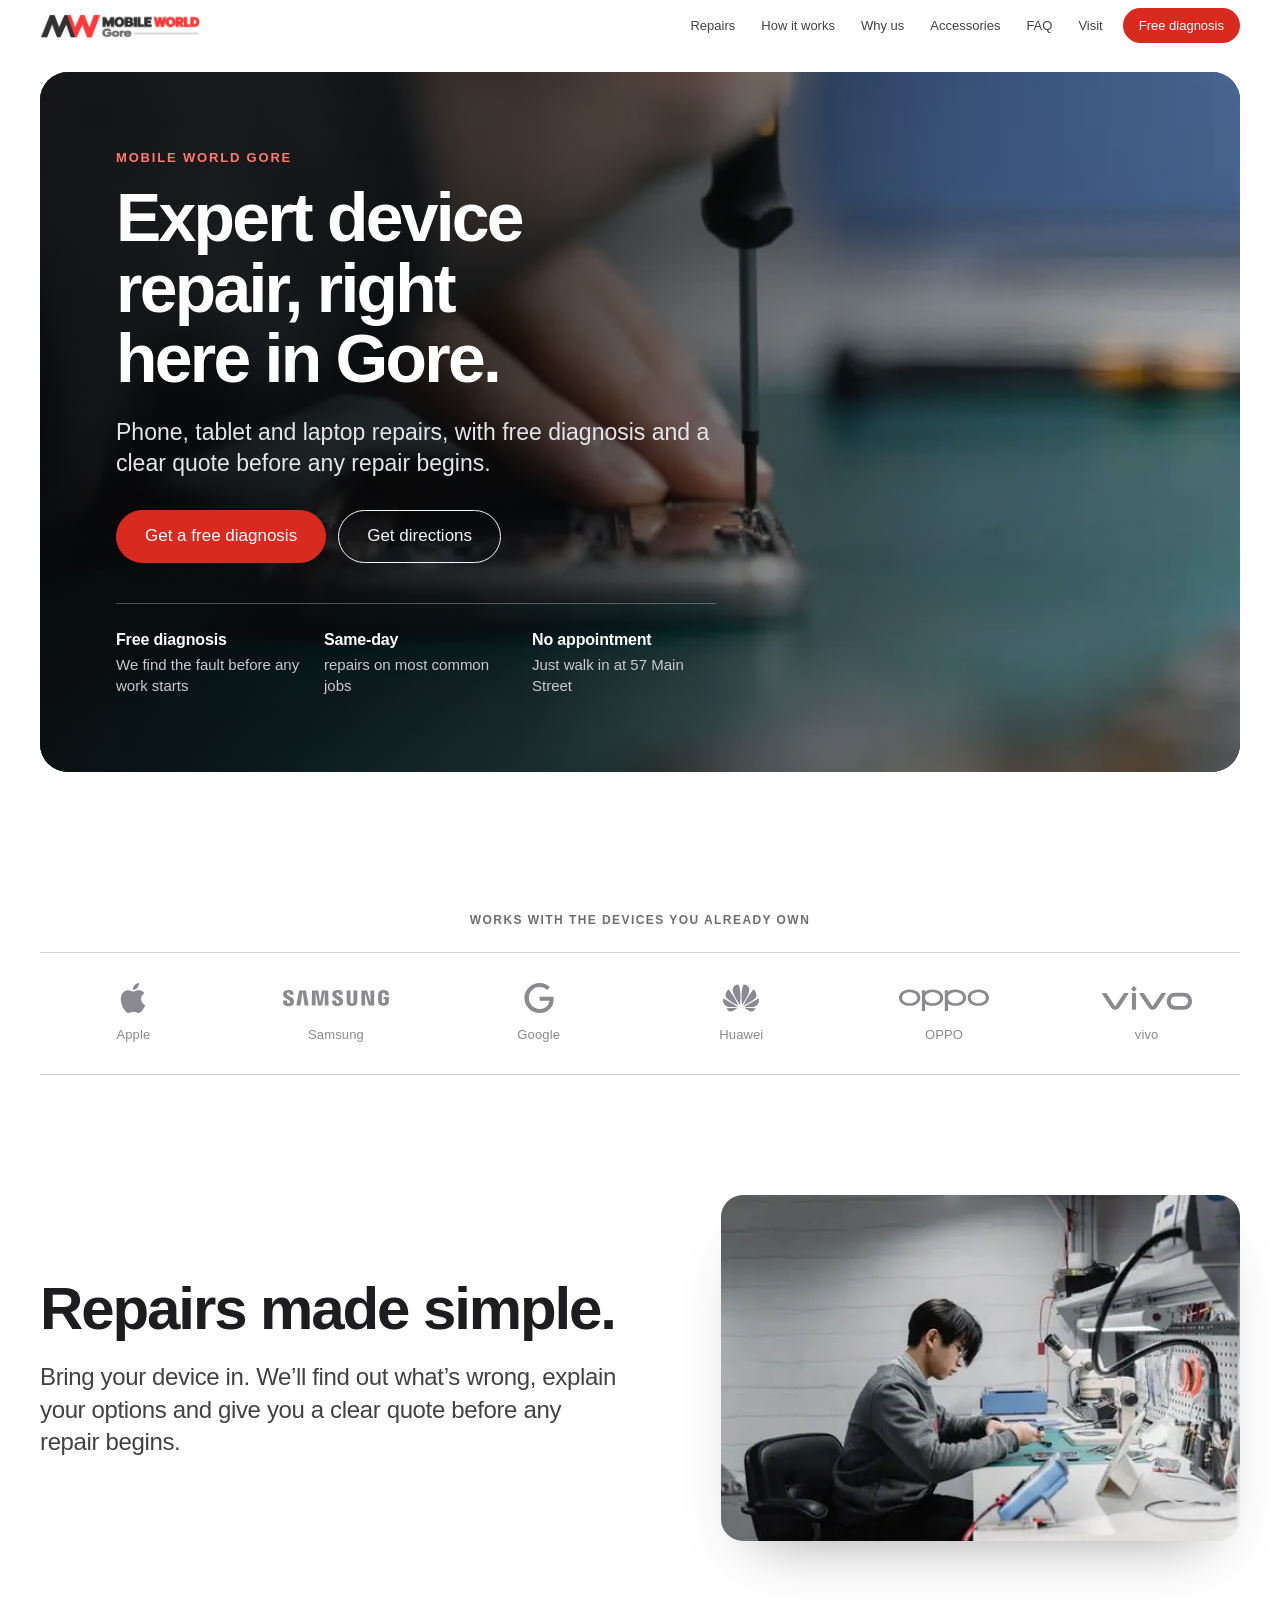
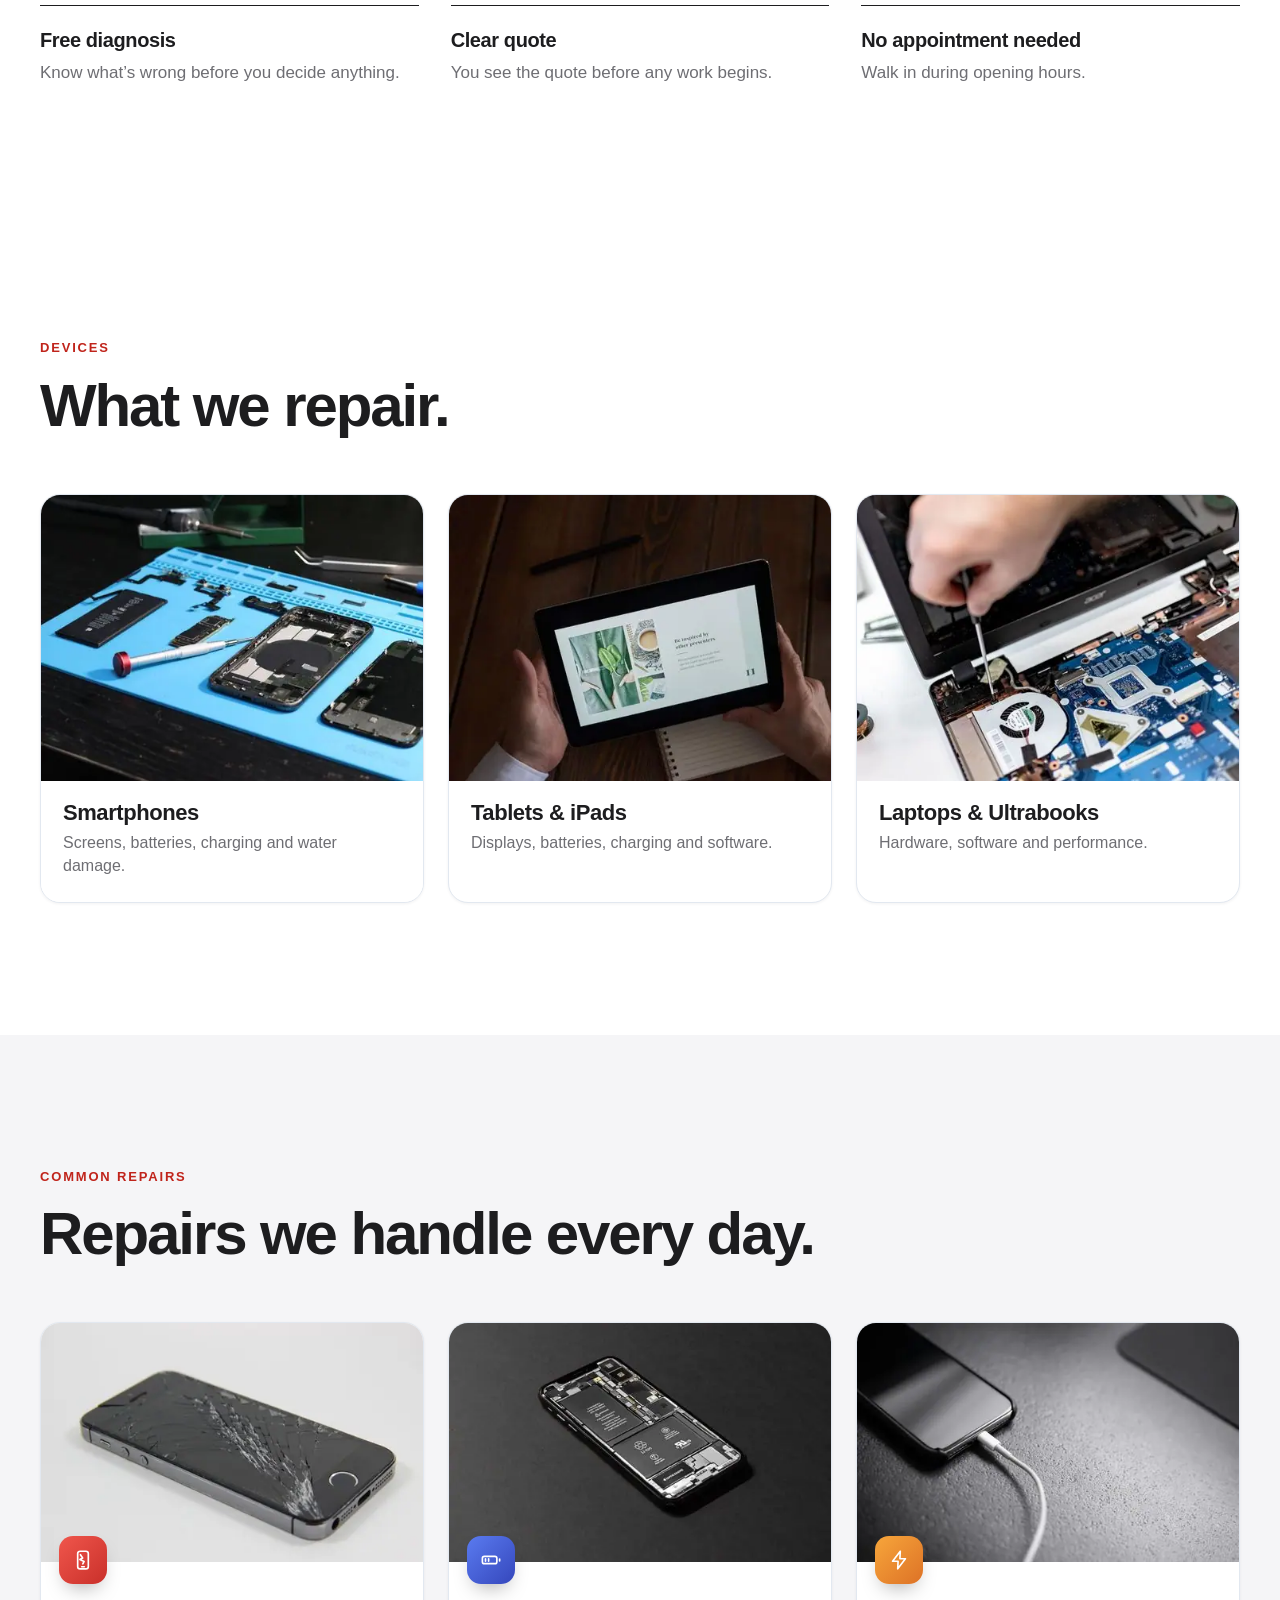
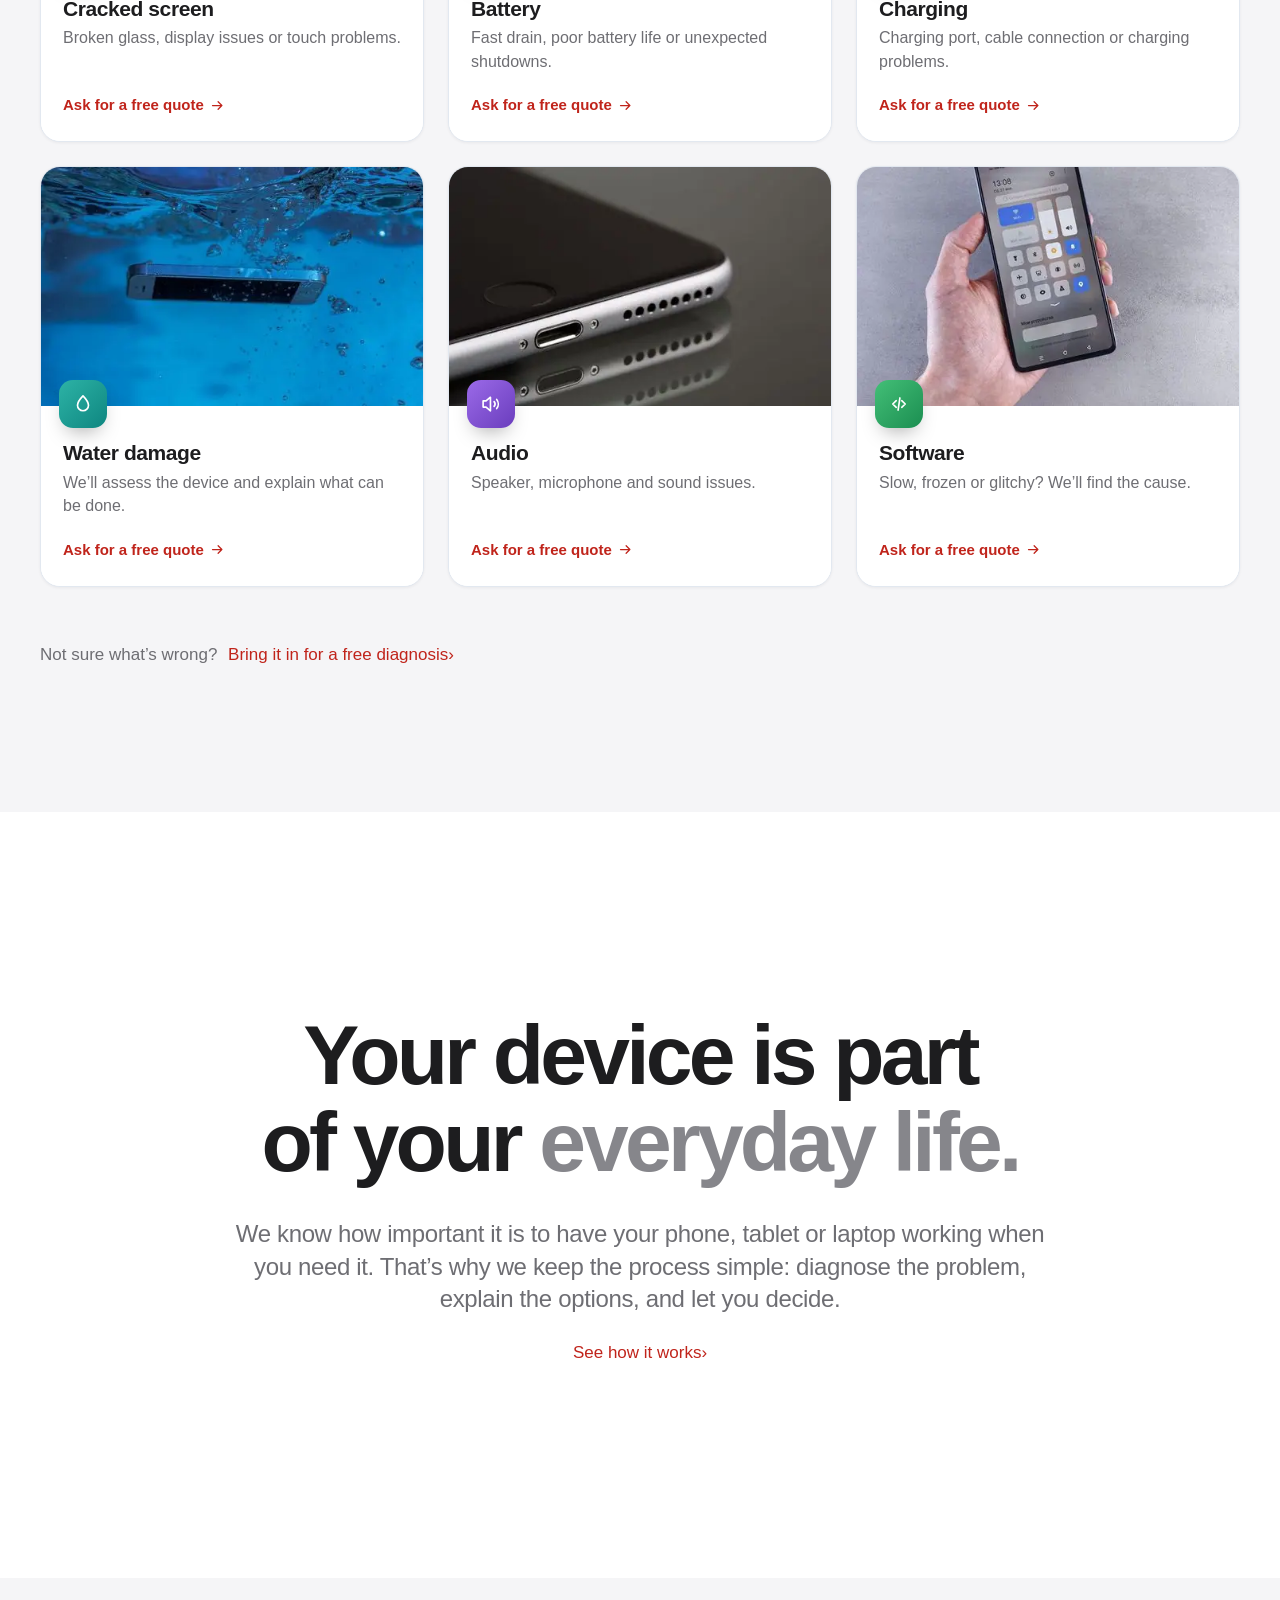
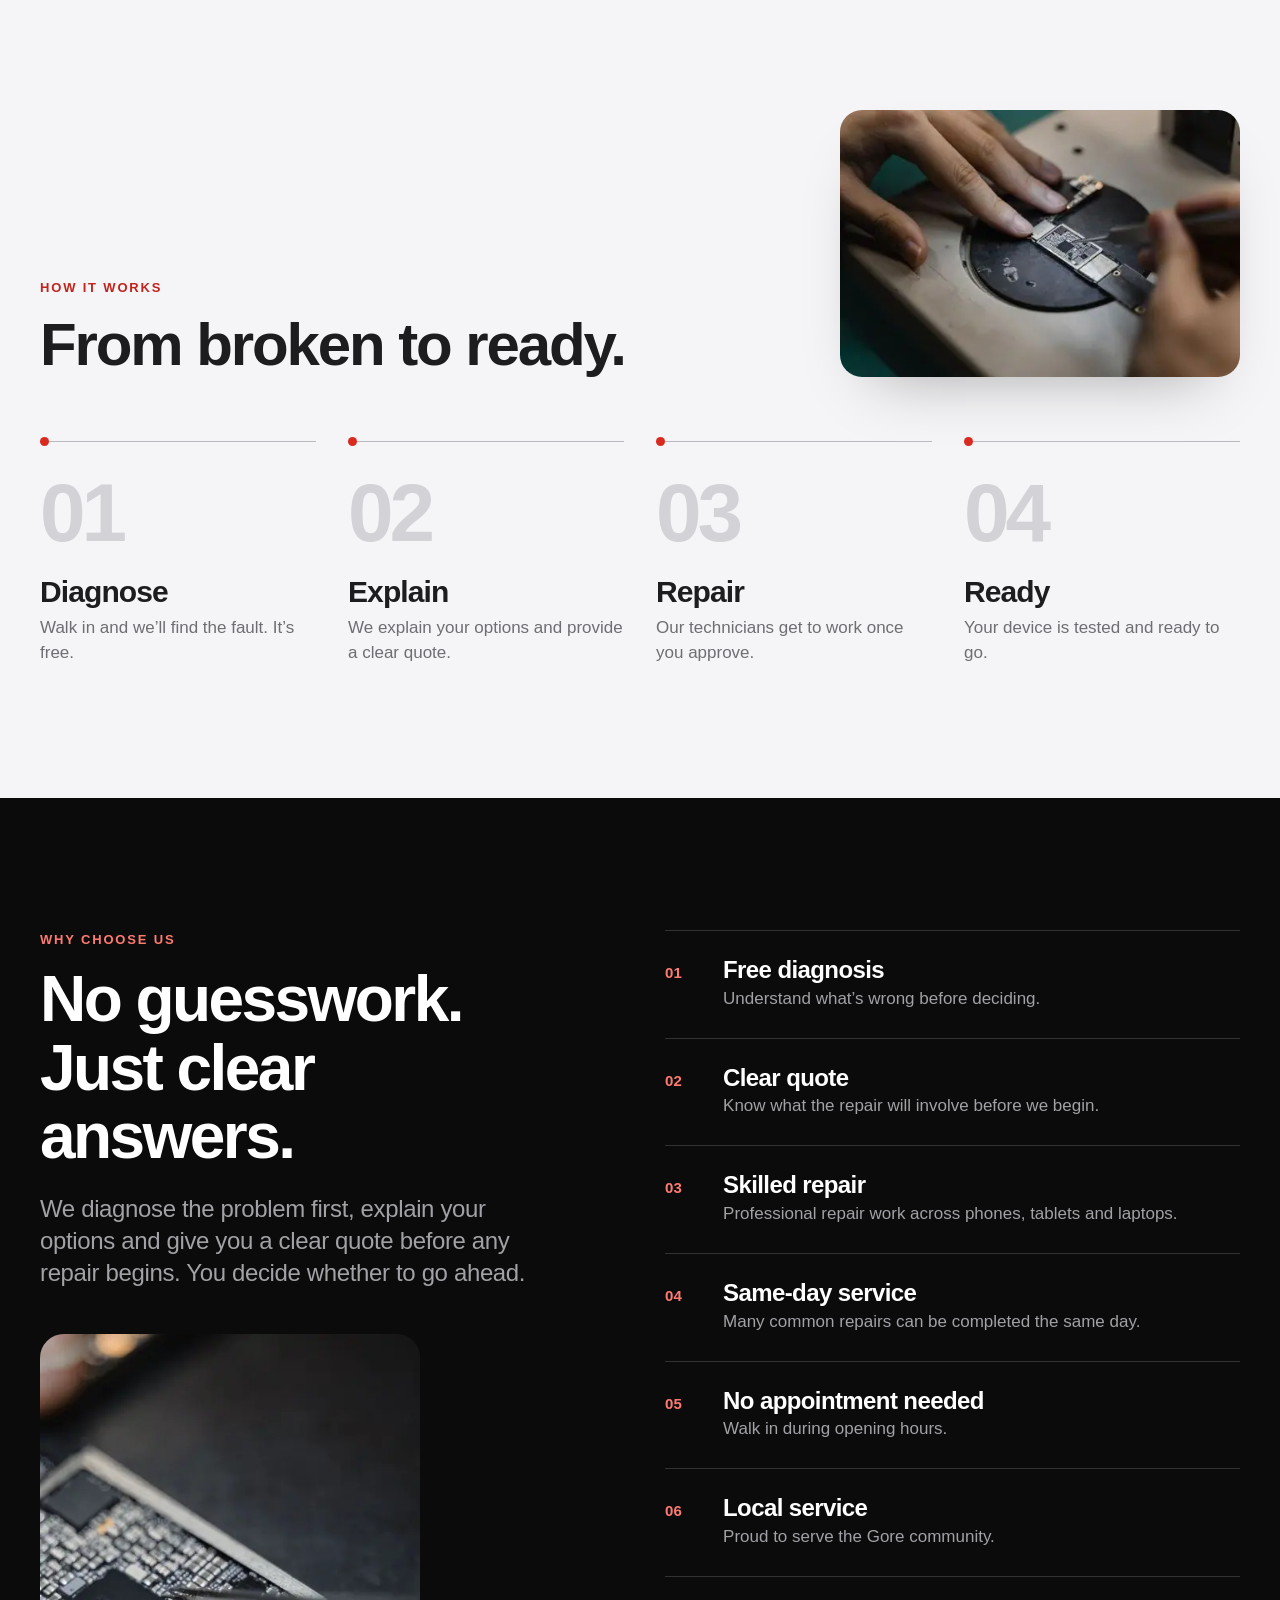
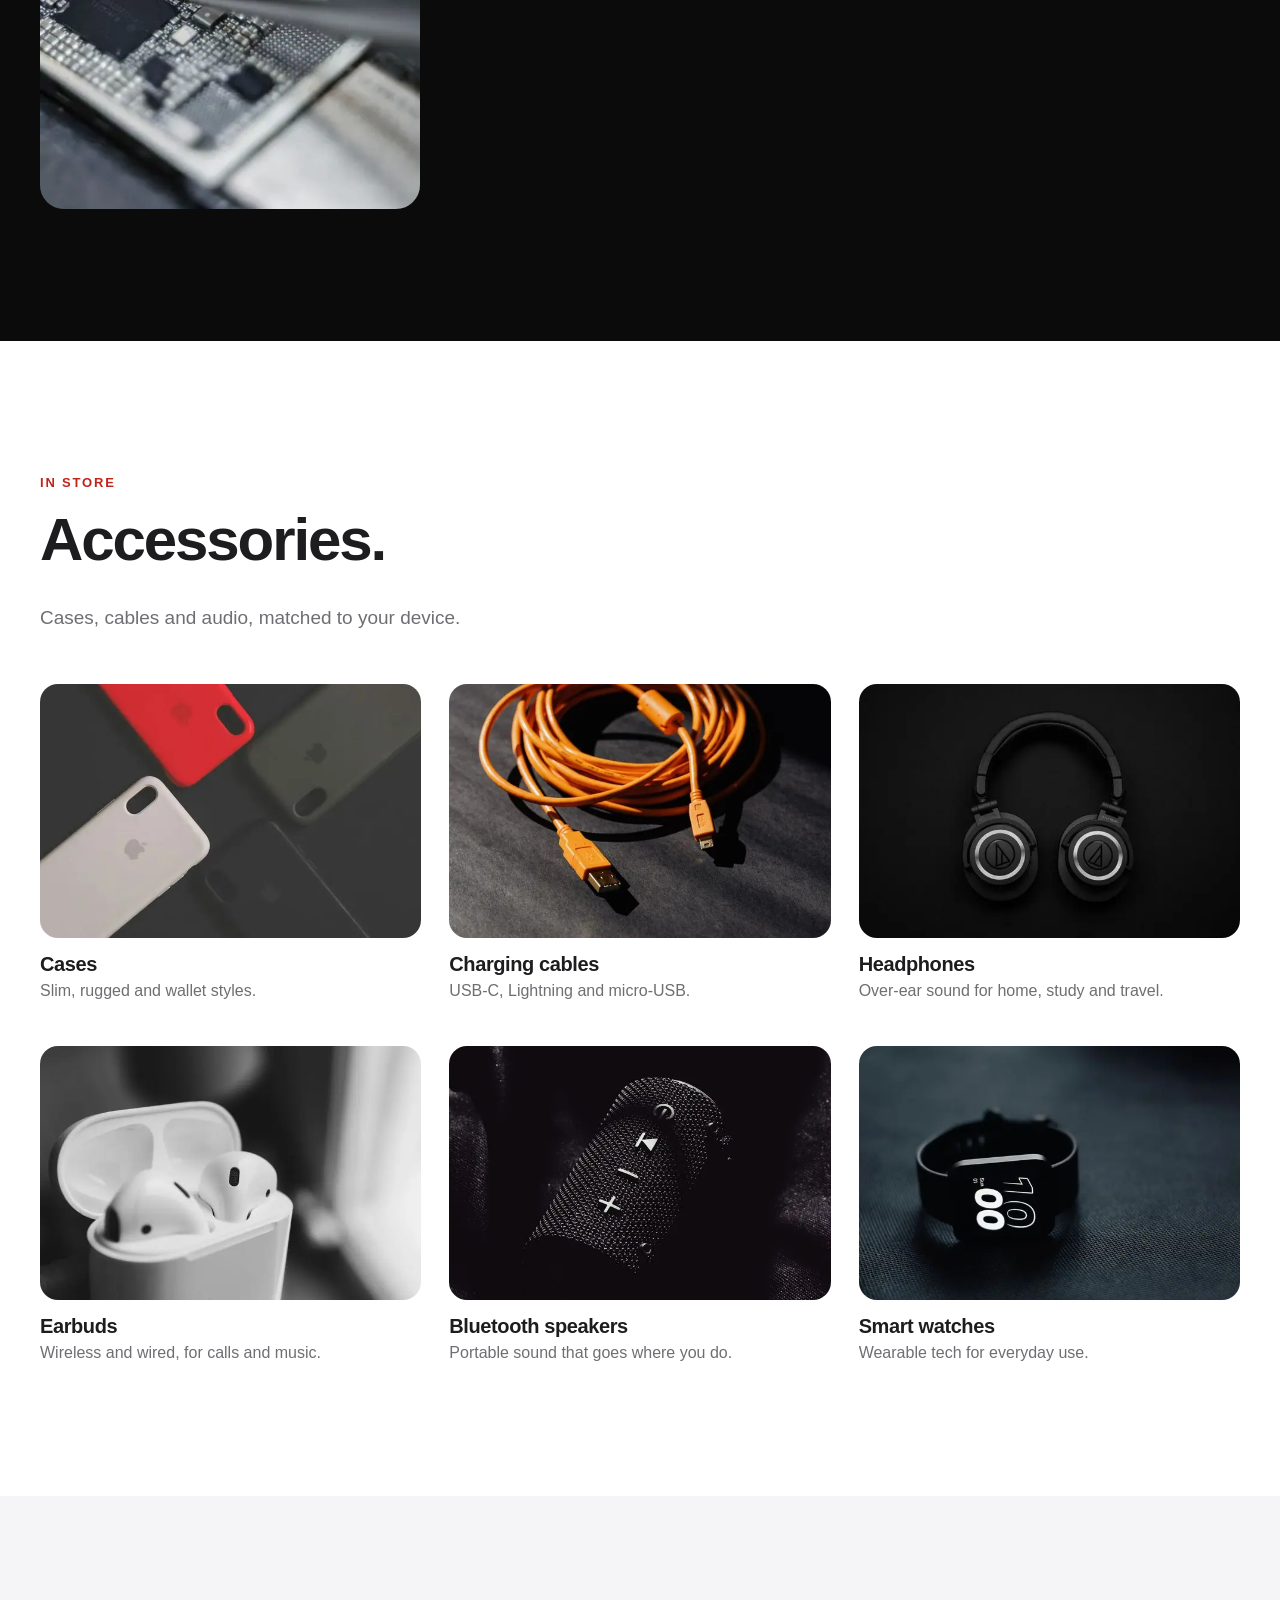
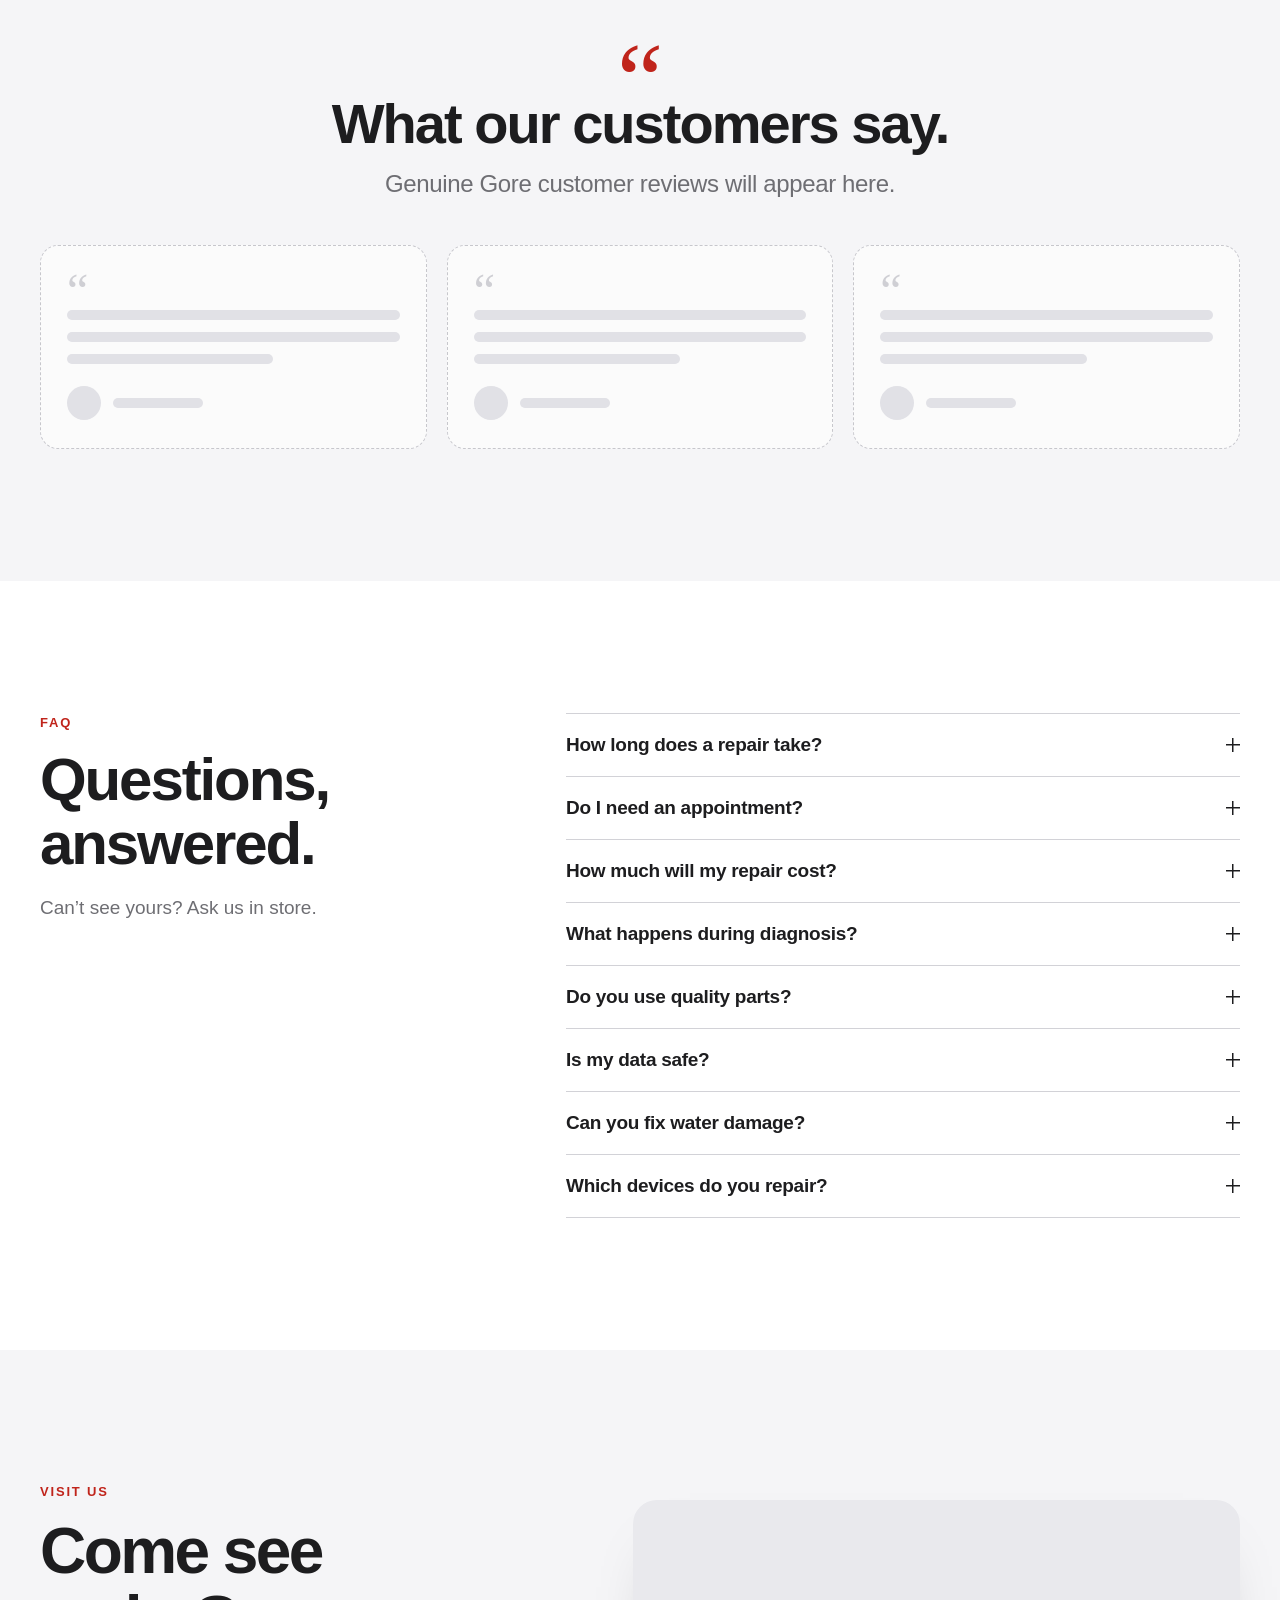
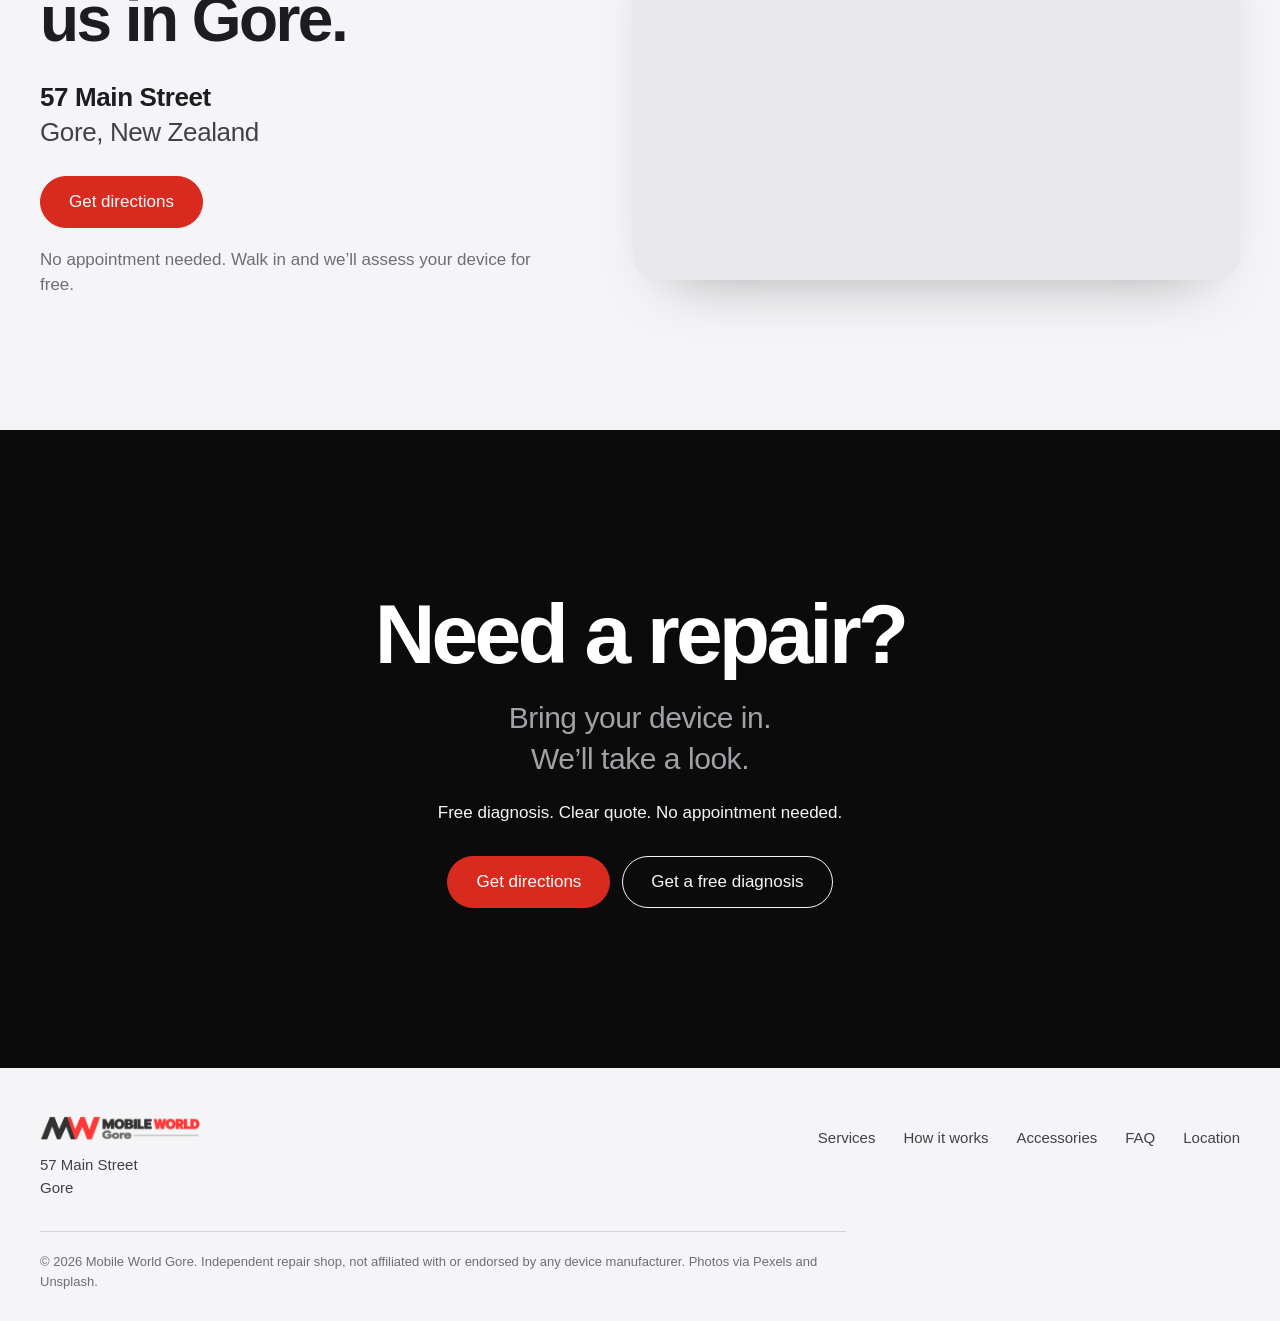
==== commit 61a2de12: "Roomier full-width hero on phones with the repair photo clearly visible Co-Authored-By: Claude Opus " ====
--- a/index.html
+++ b/index.html
@@ -11,7 +11,7 @@
 <link rel="icon" href="assets/icon-512.png" type="image/png">
 <link rel="apple-touch-icon" href="assets/icon-512.png">
 <link rel="preload" as="image" type="image/webp" imagesrcset="assets/img3/hero-900.webp 900w, assets/img3/hero-1600.webp 1600w" imagesizes="(min-width: 1240px) 1200px, calc(100vw - 40px)" fetchpriority="high">
-<link rel="stylesheet" href="style.css?v=muz9pry0">
+<link rel="stylesheet" href="style.css?v=mv0f6g7r">
 <script>document.documentElement.classList.add('js');setTimeout(function(){if(!window.__mw)document.documentElement.classList.remove('js')},3500)</script>
 </head>
 <body>
@@ -273,6 +273,6 @@
  </div>
 </footer>
 
-<script src="script.js?v=muz9pry0"></script>
+<script src="script.js?v=mv0f6g7r"></script>
 </body>
 </html>
--- a/style.css
+++ b/style.css
@@ -483,3 +483,25 @@
  .dc-body{padding:18px 20px 20px}
  .rep-body{padding:34px 20px 10px}
 }
+
+/* ---- hero on phones: full-width, photo clearly visible on top, roomier text ---- */
+@media(max-width:700px){
+ .hero{padding:52px 0 0;background:#0b0b0c}
+ .hero>.wrap{padding-inline:0}
+ .hero-panel{display:block;min-height:0;border-radius:0;padding:0 24px 44px;background:#0b0b0c}
+ .hero-bg{inset:0 0 auto 0;height:300px;object-position:64% 58%}
+ .hero-panel::before{background:linear-gradient(180deg,rgba(11,11,12,0) 0%,rgba(11,11,12,.15) 90px,rgba(11,11,12,.75) 210px,#0b0b0c 300px)}
+ .hero-text{padding-top:196px;max-width:none}
+ .hero .eyebrow{margin-bottom:12px}
+ .hero h1{font-size:clamp(2.15rem,9.6vw,2.75rem);line-height:1.06;margin-bottom:16px}
+ .hero .lede{font-size:1.125rem;line-height:1.45}
+ .hero .actions{margin-top:28px;gap:12px}
+ .hero .facts{margin-top:32px;padding-top:24px;gap:18px}
+}
+@media(max-width:360px){
+ .hero-panel{padding:0 20px 40px}
+ .hero-bg{height:270px}
+ .hero-text{padding-top:176px}
+}
+@media(max-width:700px){.hero-bg{object-position:62% 72%}}
+@media(max-width:360px){.hero-panel::before{background:linear-gradient(180deg,rgba(11,11,12,0) 0%,rgba(11,11,12,.15) 80px,rgba(11,11,12,.78) 190px,#0b0b0c 268px)}}
